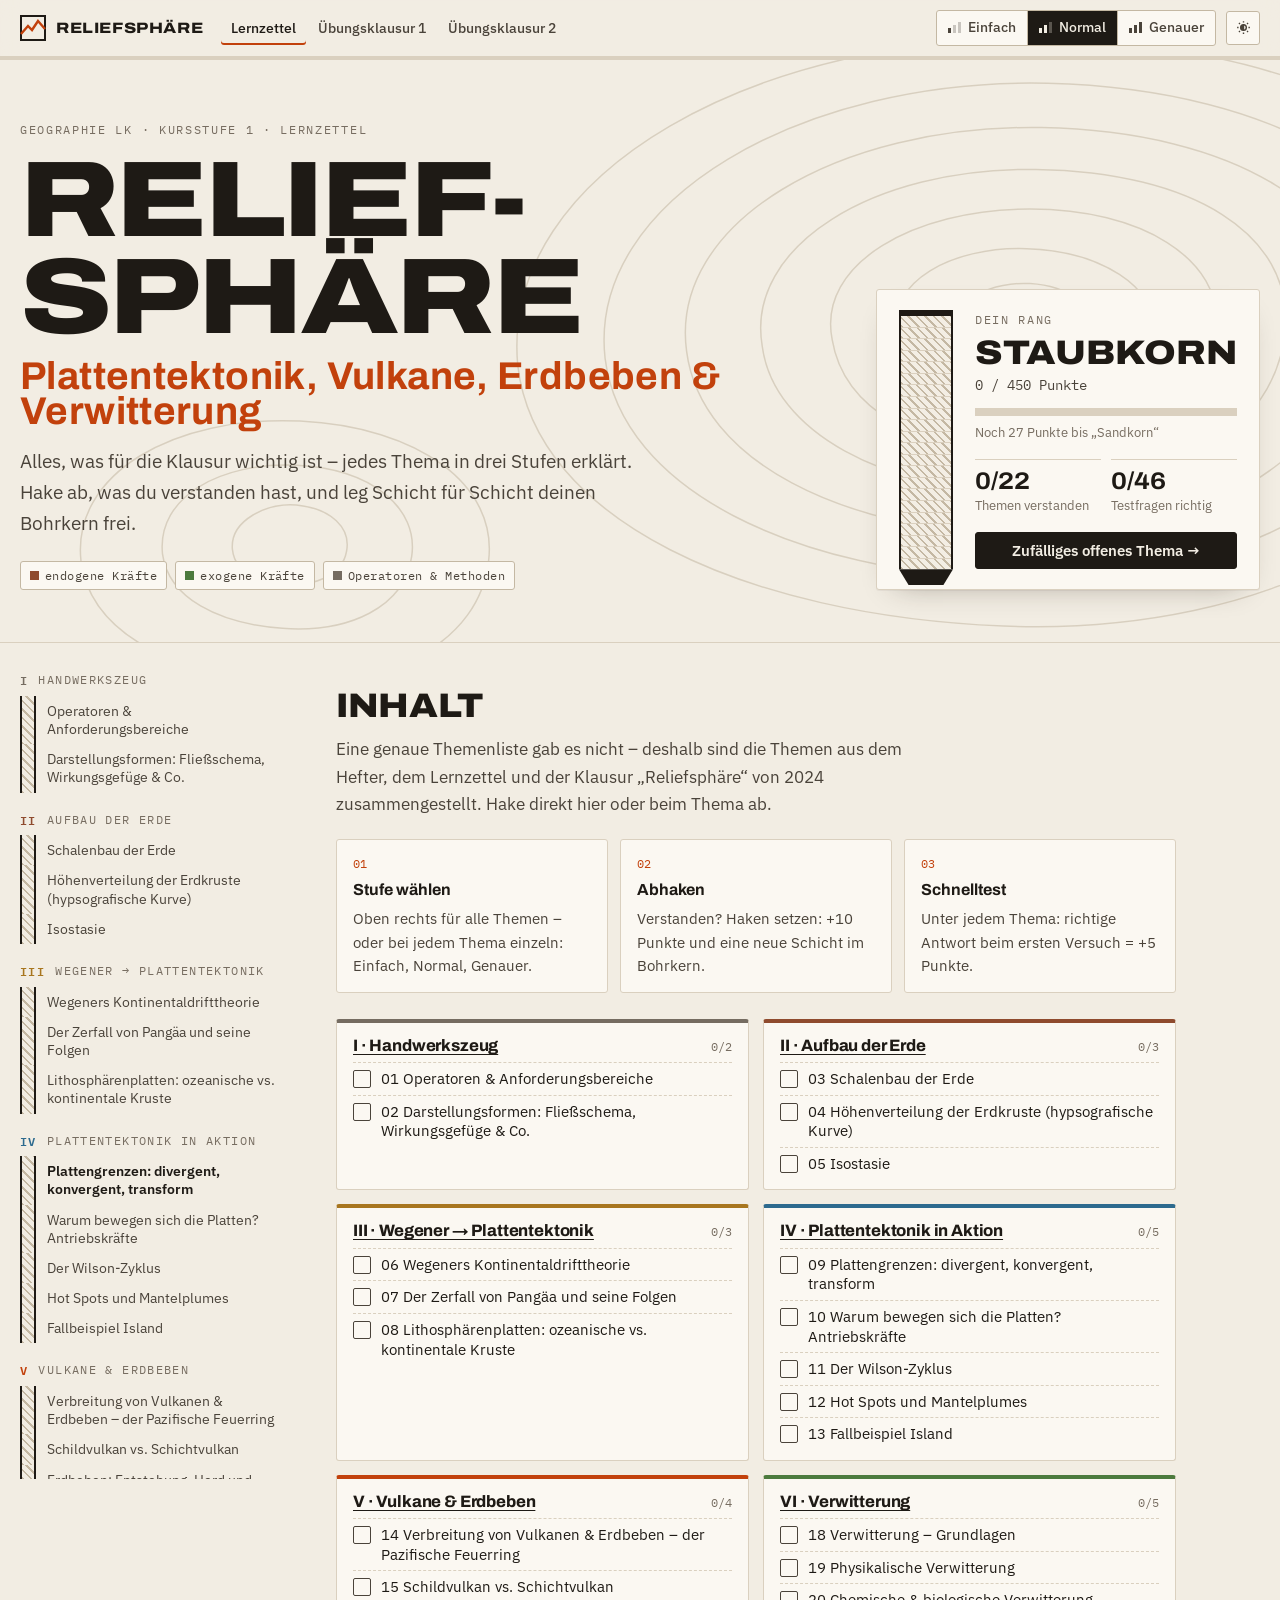
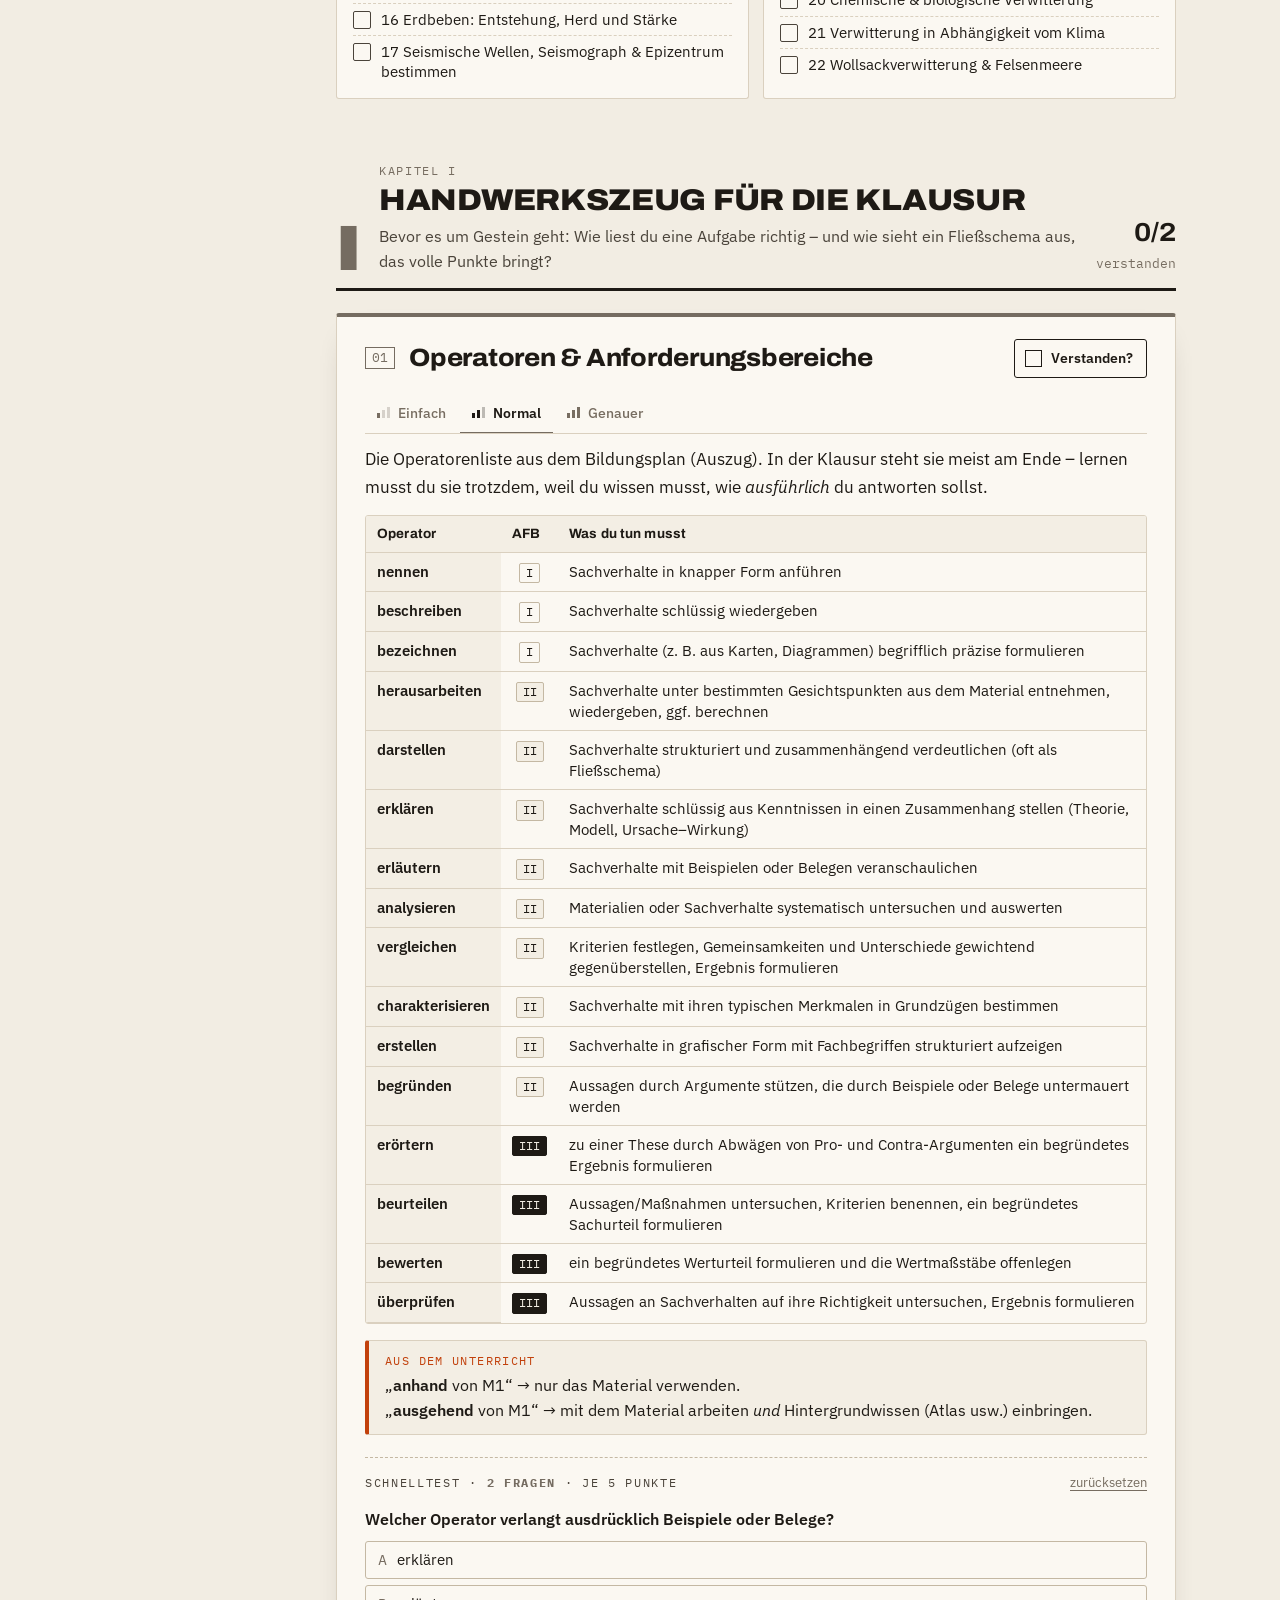
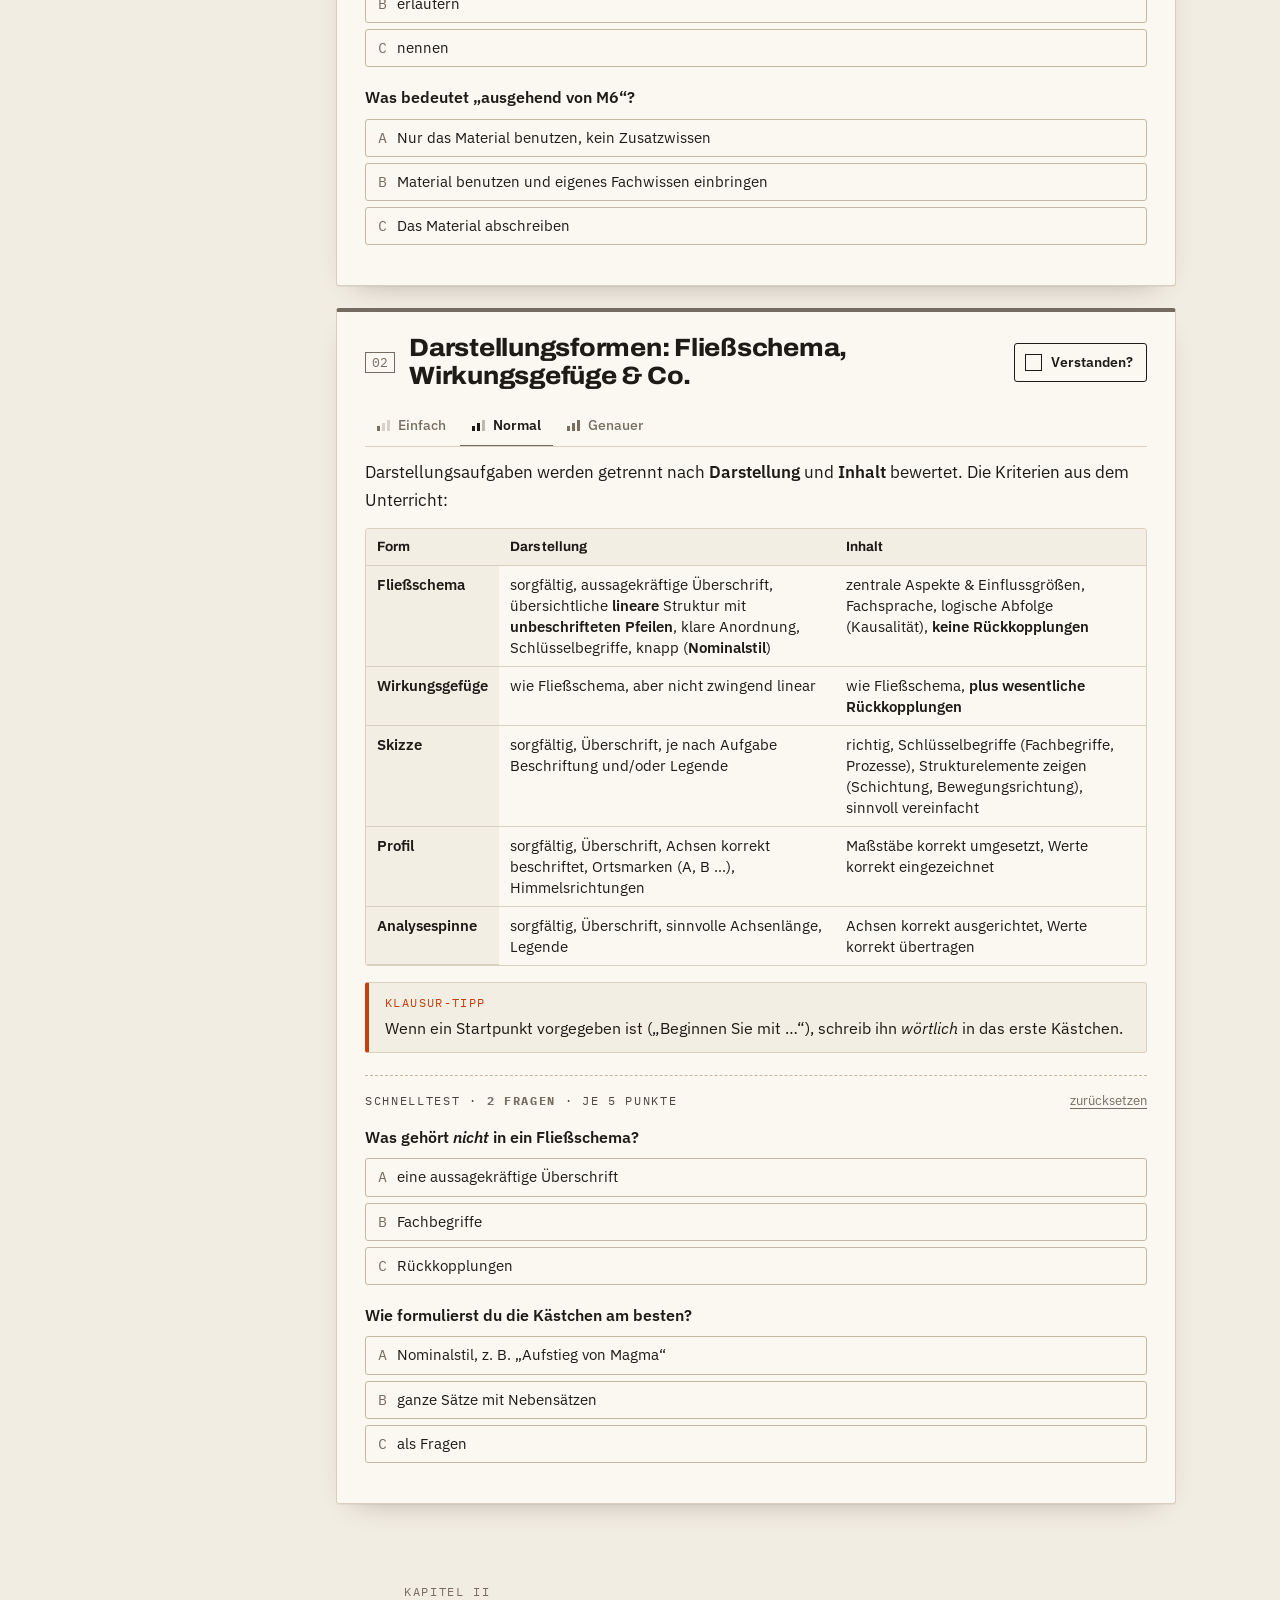
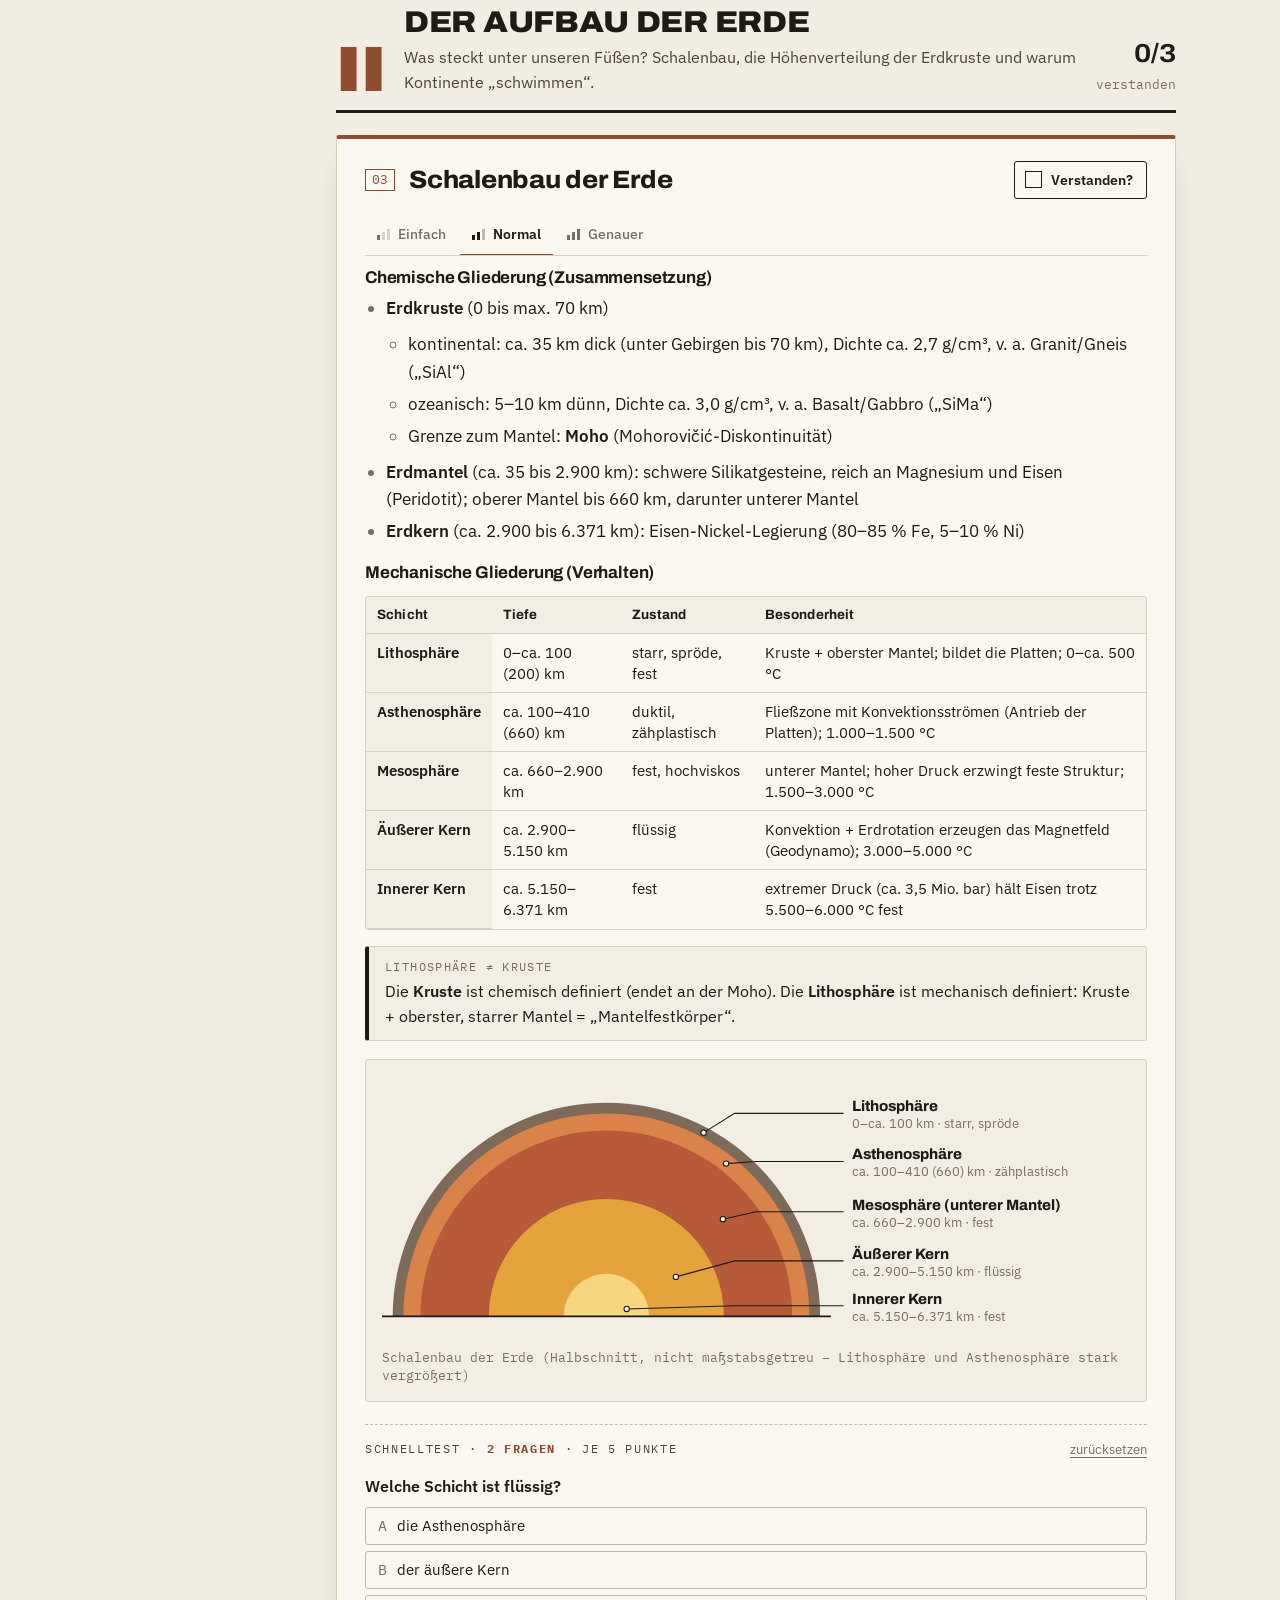
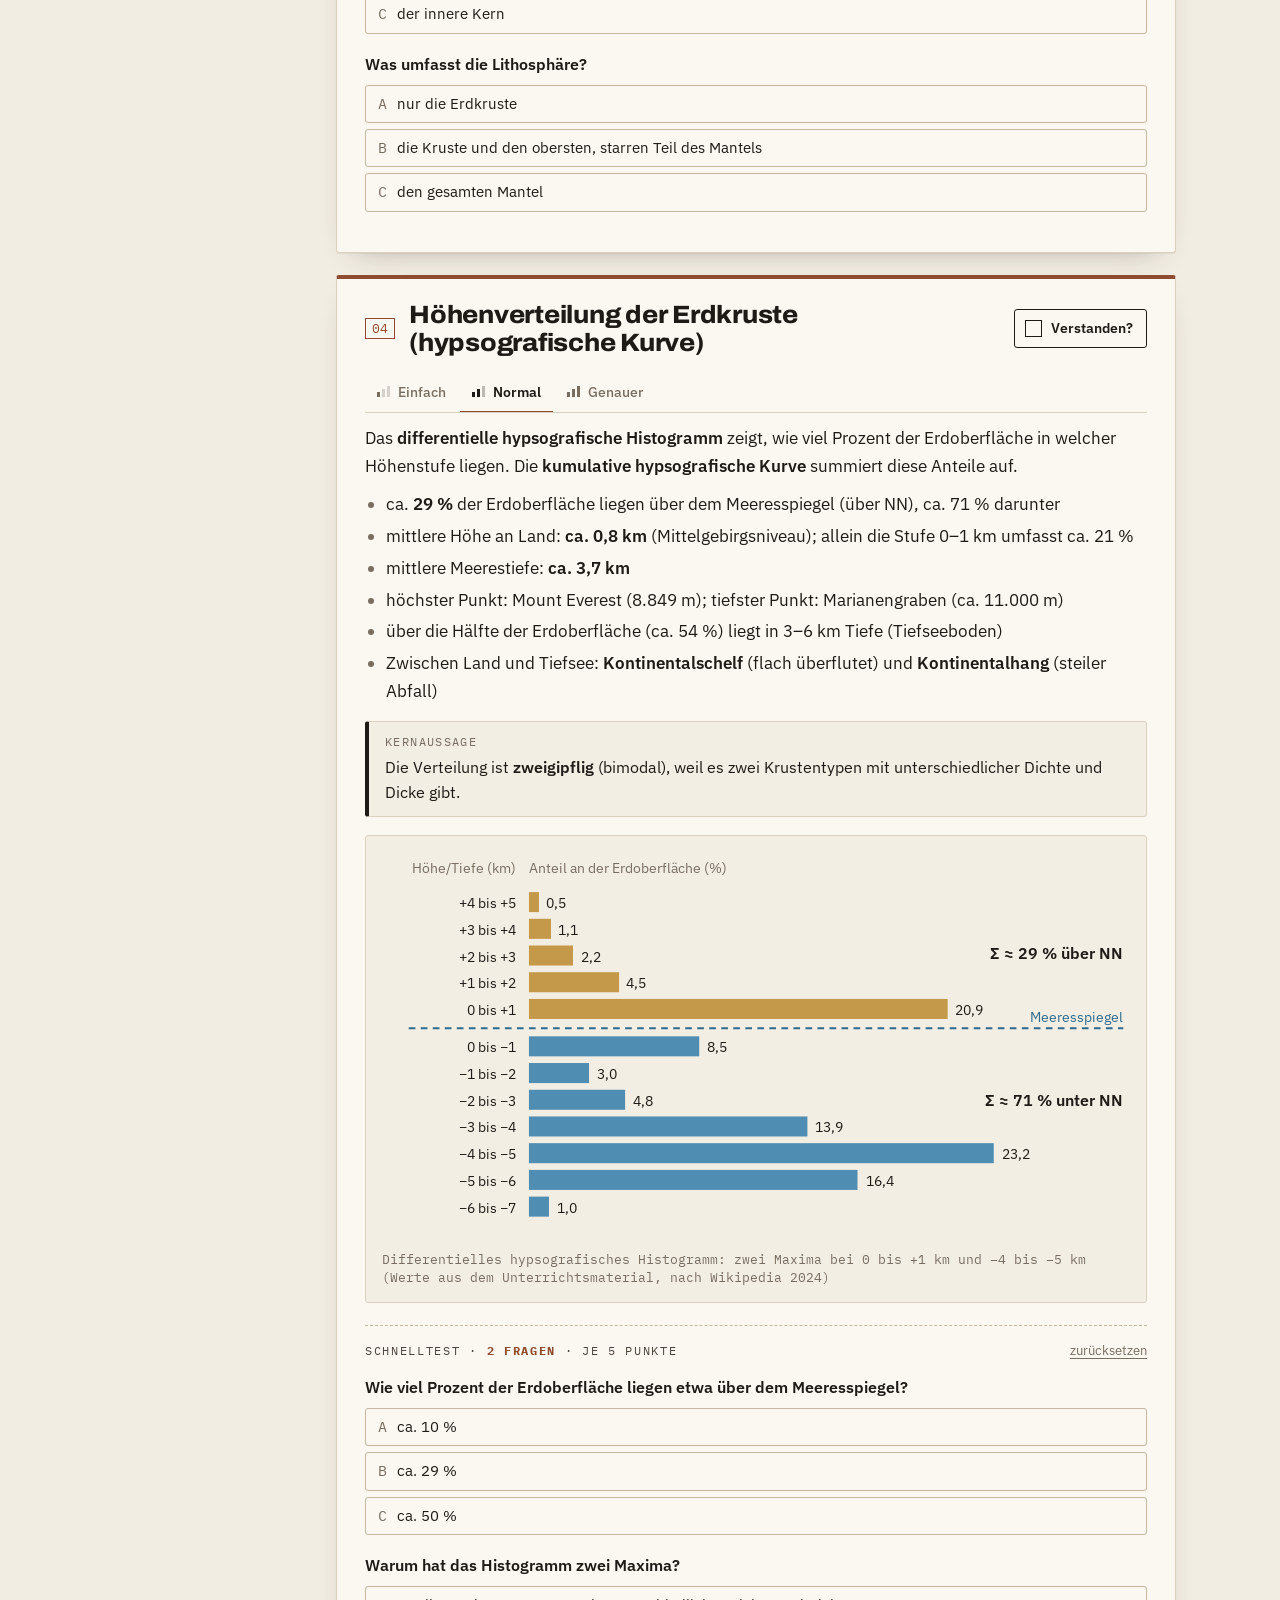
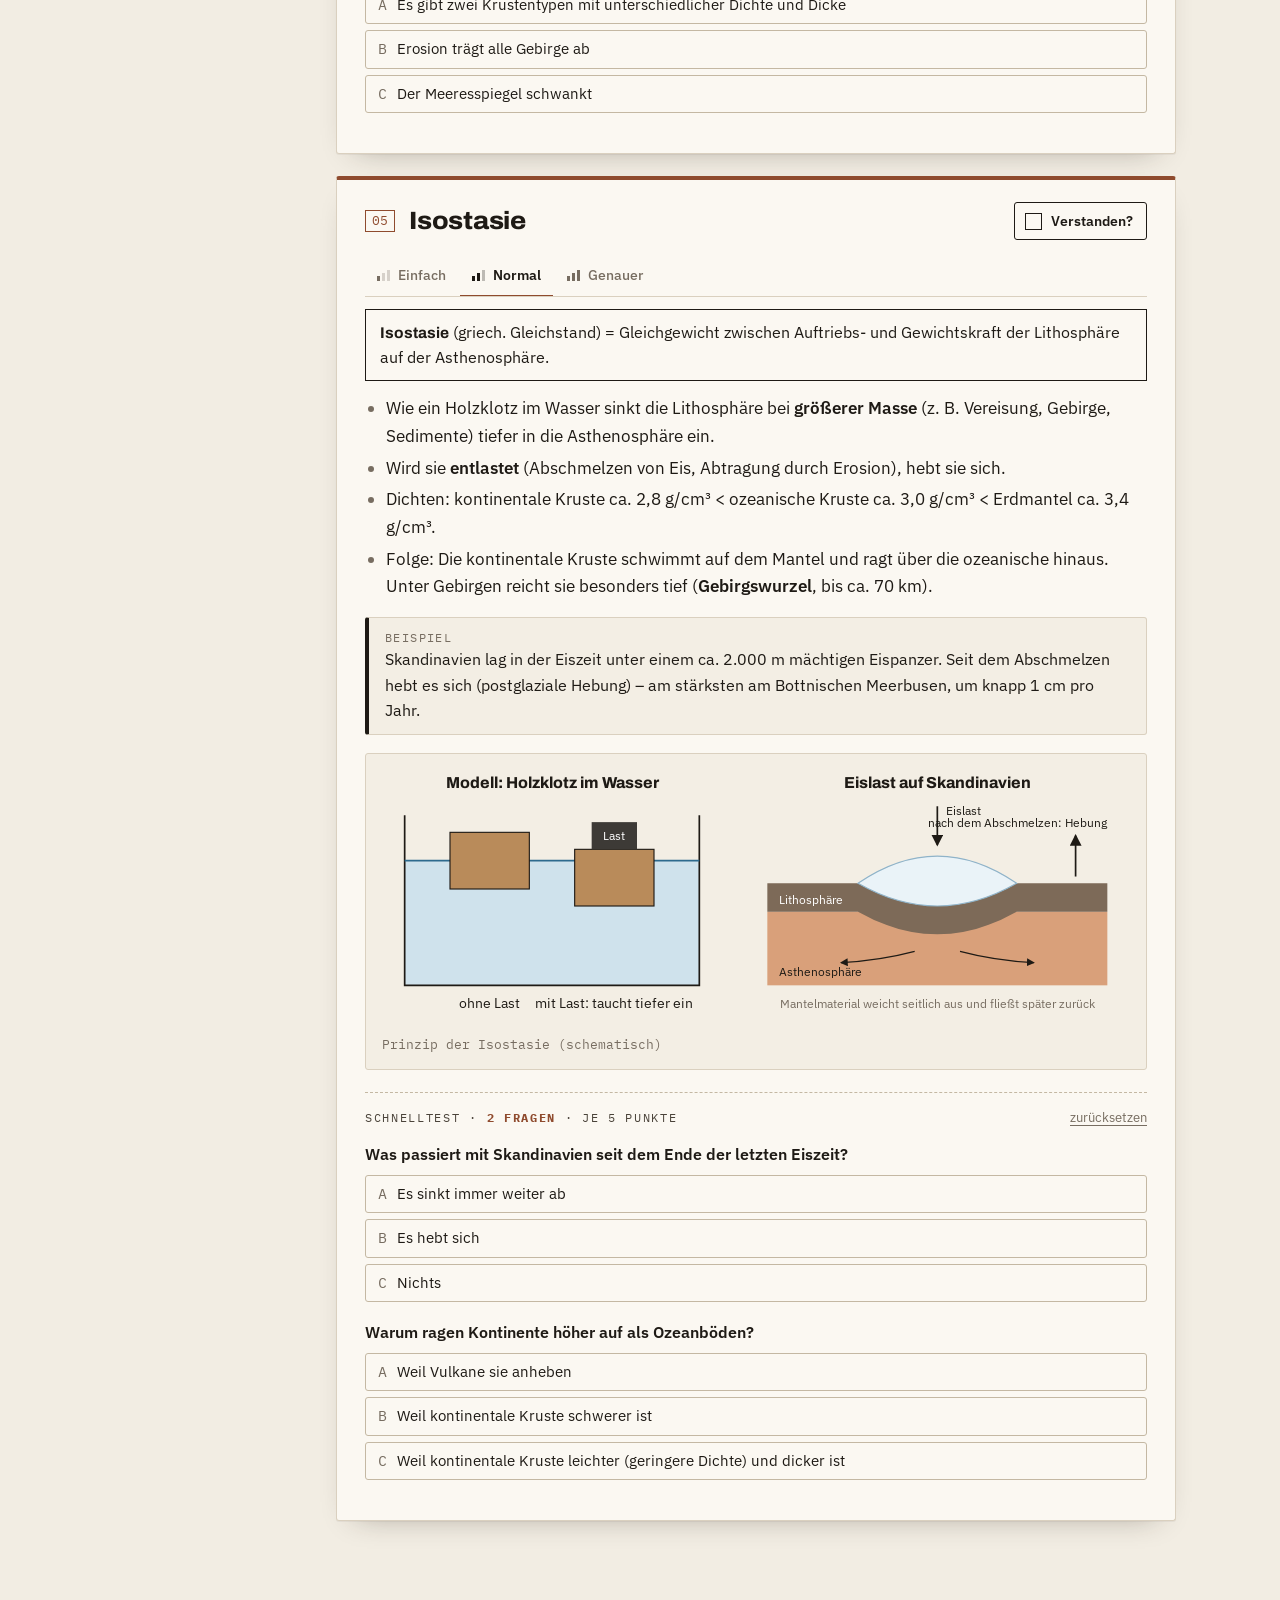
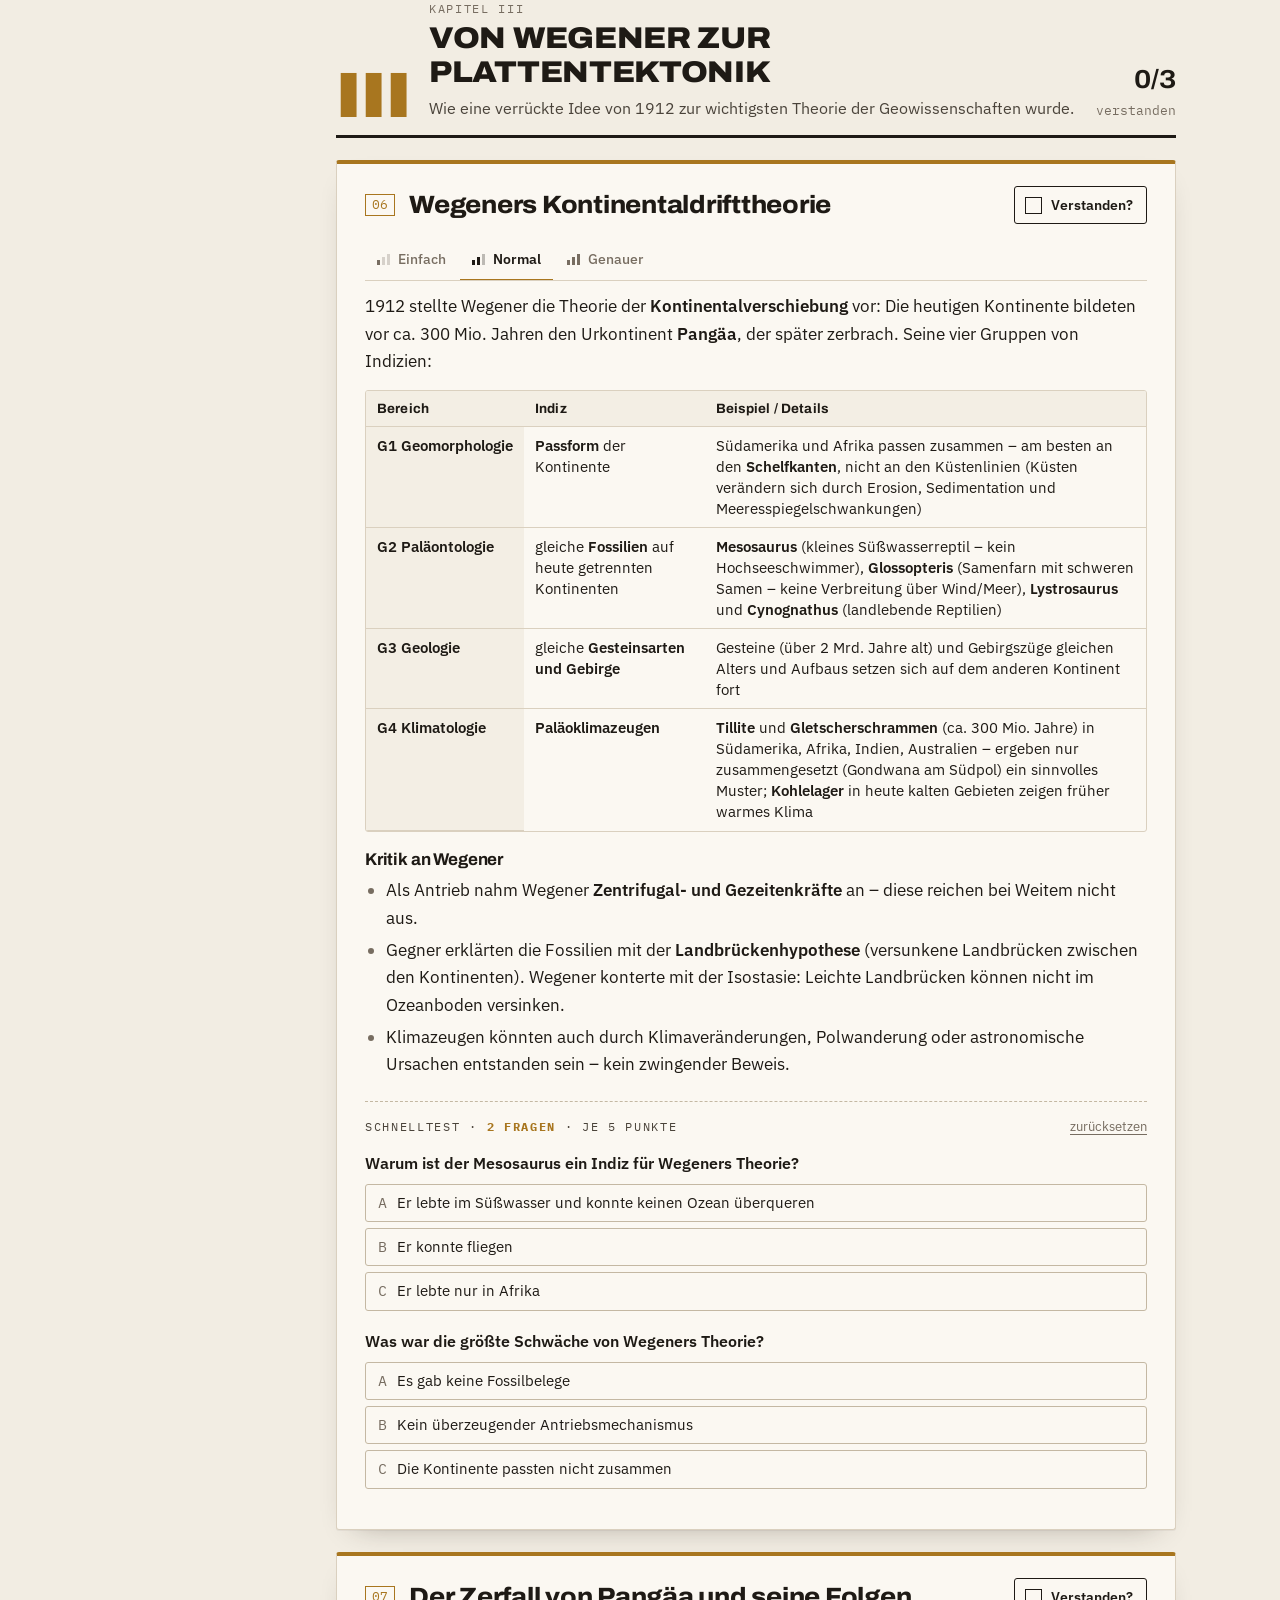
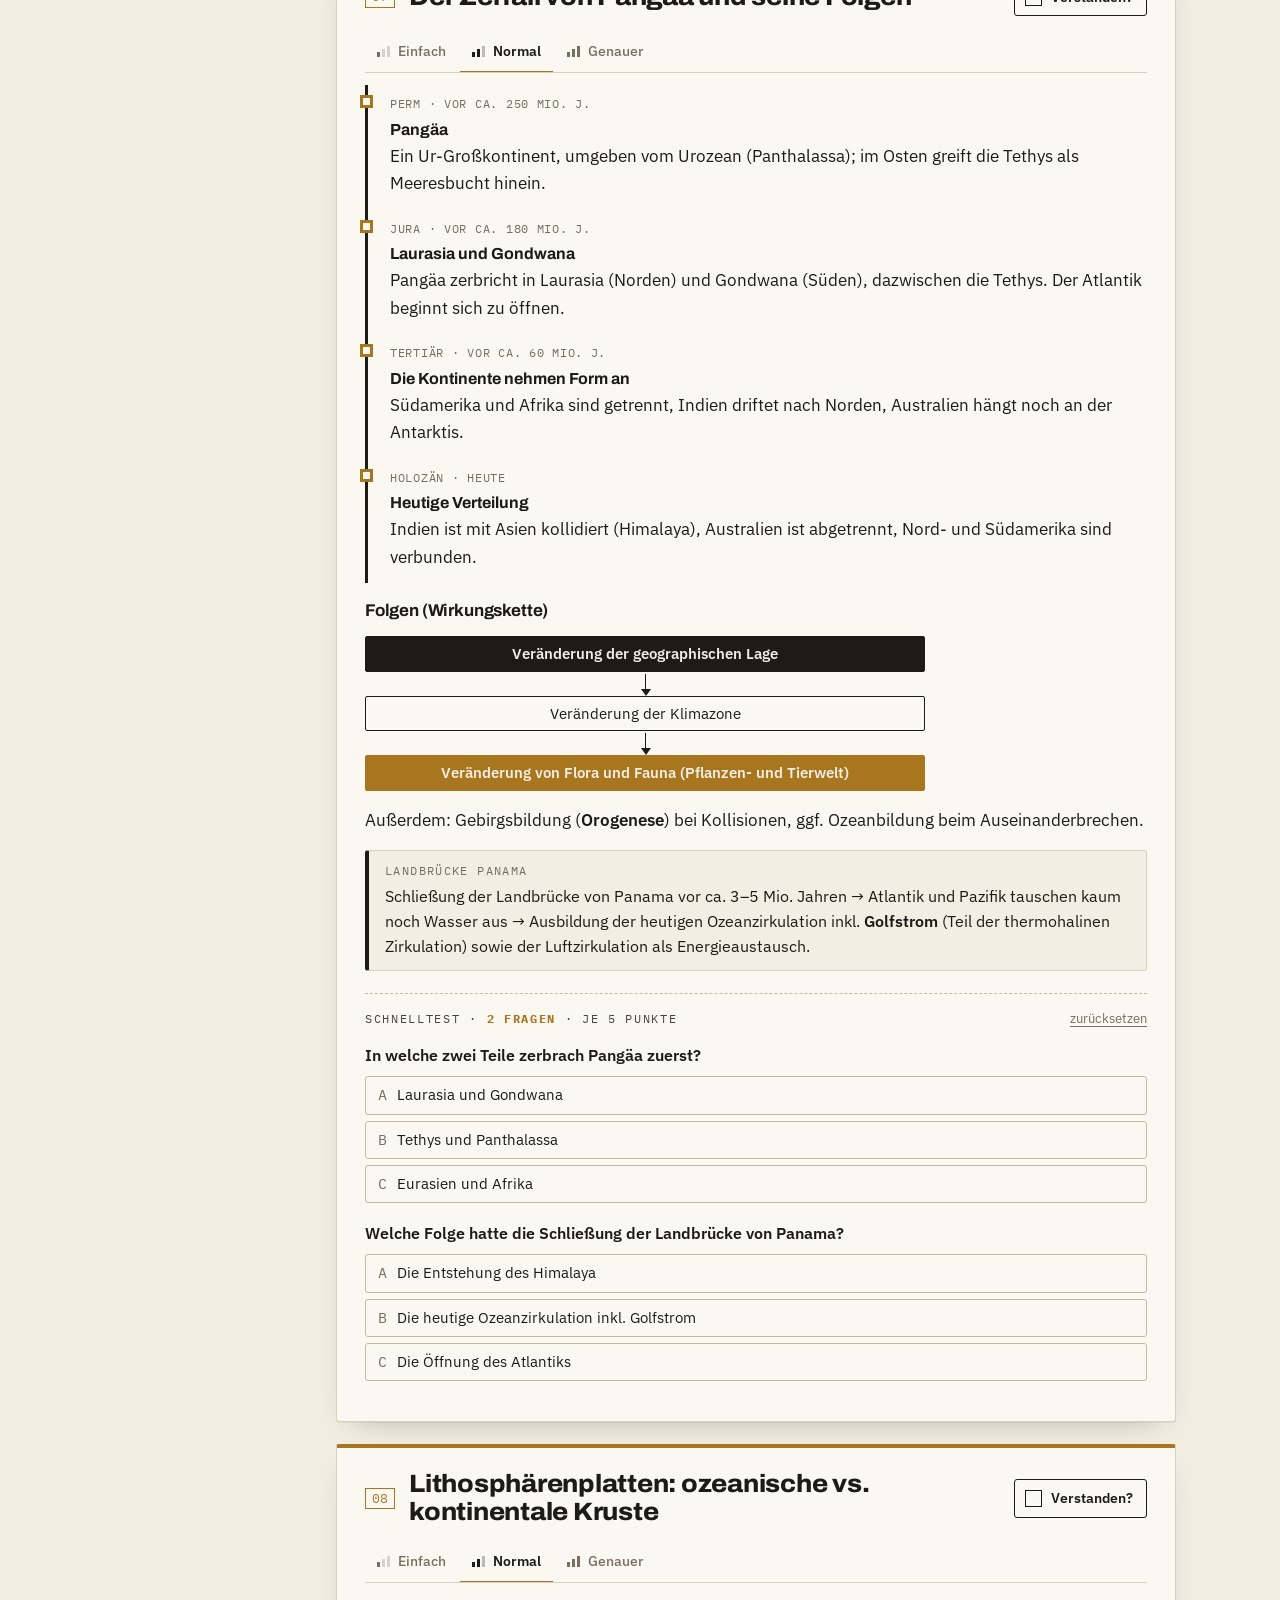
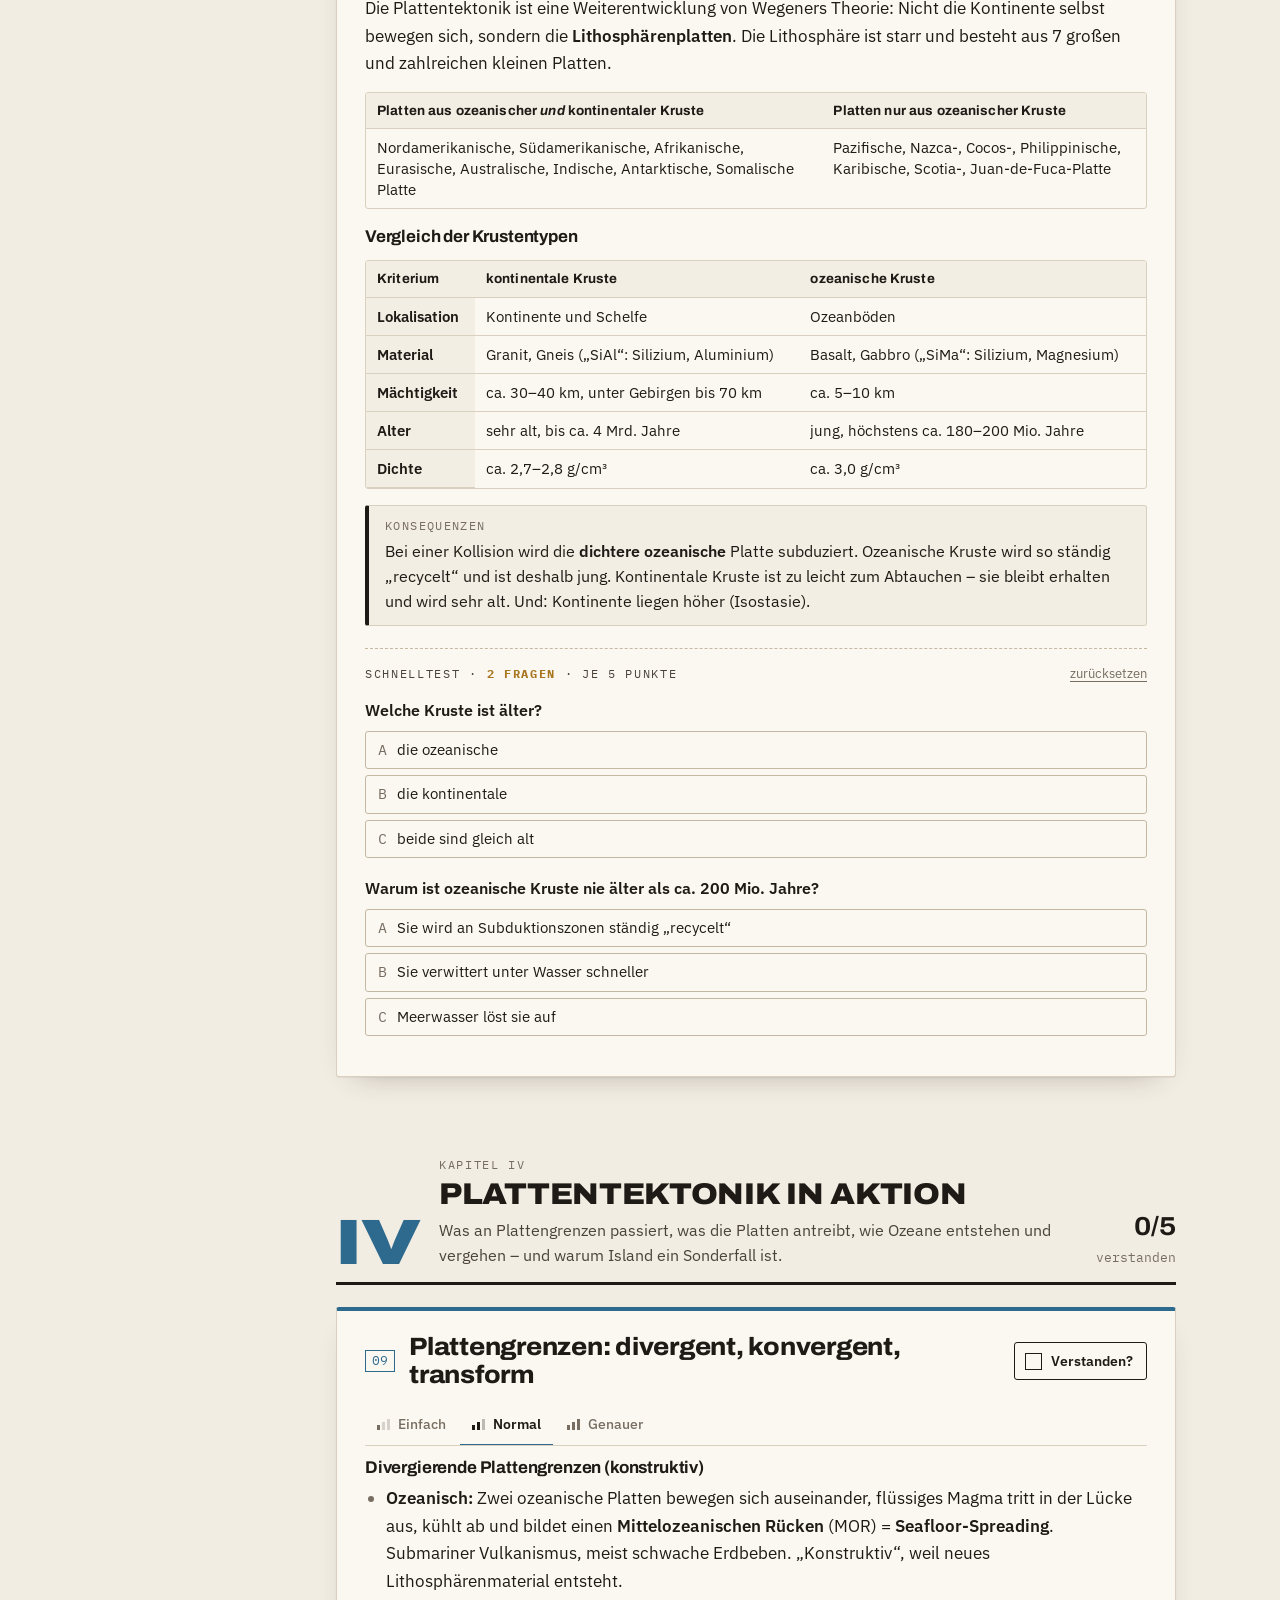
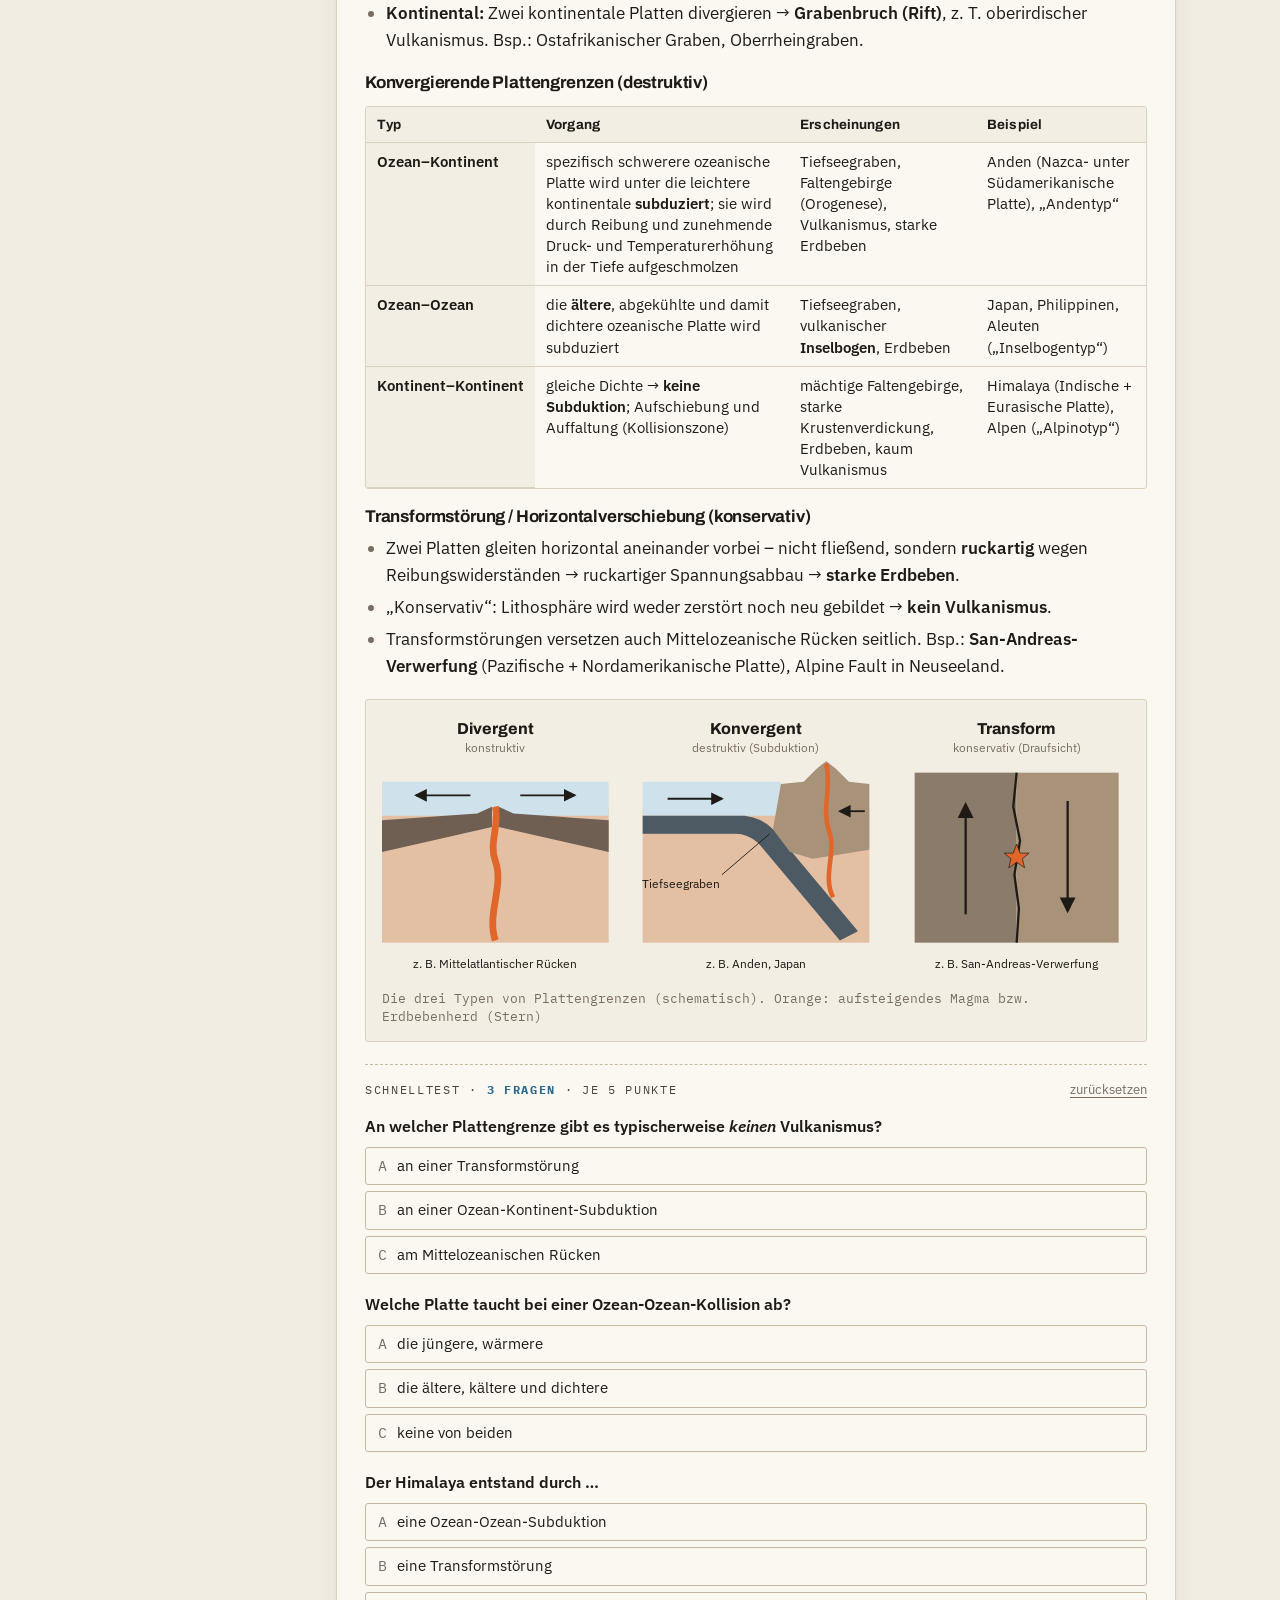
==== index.html @ 650581c9 "Lernzettel Reliefsphäre" ====
<!doctype html>
<html lang="de">
<head>
<meta charset="utf-8">
<meta name="viewport" content="width=device-width, initial-scale=1">
<title>Lernzettel Reliefsphäre</title>
<meta name="description" content="Interaktiver Lernzettel Geographie LK: Schalenbau, Plattentektonik, Wilson-Zyklus, Vulkane, Erdbeben und Verwitterung – mit drei Erklärstufen, Abhak-Liste und Schnelltests.">
<link rel="preconnect" href="https://fonts.googleapis.com">
<link rel="preconnect" href="https://fonts.gstatic.com" crossorigin>
<link href="https://fonts.googleapis.com/css2?family=Archivo:wdth,wght@62..125,400..900&family=IBM+Plex+Mono:wght@400;500;600&family=IBM+Plex+Sans:ital,wght@0,400;0,500;0,600;0,700;1,400&display=swap" rel="stylesheet">
<link rel="stylesheet" href="css/style.css">
<link rel="icon" href="data:image/svg+xml,%3Csvg xmlns='http://www.w3.org/2000/svg' viewBox='0 0 32 32'%3E%3Crect width='32' height='32' fill='%231e1a15'/%3E%3Cpath d='M2 24 L11 12 L17 19 L23 9 L30 18' fill='none' stroke='%23f07a3e' stroke-width='3'/%3E%3C/svg%3E">
<script>try{var t=localStorage.getItem('geo-reliefsphaere-theme');if(t)document.documentElement.setAttribute('data-theme',t)}catch(e){}</script>
</head>
<body>

<!-- Gemeinsame SVG-Definitionen (Pfeilspitzen, Muster) -->
<svg width="0" height="0" style="position:absolute" aria-hidden="true" focusable="false">
  <defs>
    <marker id="arr" viewBox="0 0 10 10" refX="8.5" refY="5" markerWidth="7" markerHeight="7" orient="auto-start-reverse"><path d="M0,0 L10,5 L0,10 z" class="f-ink"/></marker>
    <marker id="arr-mag" viewBox="0 0 10 10" refX="8.5" refY="5" markerWidth="6" markerHeight="6" orient="auto-start-reverse"><path d="M0,0 L10,5 L0,10 z" fill="#e0662a"/></marker>
    <marker id="arr-blue" viewBox="0 0 10 10" refX="8.5" refY="5" markerWidth="6" markerHeight="6" orient="auto-start-reverse"><path d="M0,0 L10,5 L0,10 z" fill="#2d6a8e"/></marker>
    <pattern id="grus" width="8" height="8" patternUnits="userSpaceOnUse"><rect width="8" height="8" fill="#e4d6c2"/><rect x="1" y="2" width="1.6" height="1.6" fill="#9c8a74"/><rect x="5" y="5" width="1.4" height="1.4" fill="#9c8a74"/></pattern>
  </defs>
</svg>

<header class="topbar">
  <div class="topbar-inner">
    <a class="brand" href="#top" aria-label="Lernzettel Reliefsphäre – nach oben">
      <svg viewBox="0 0 26 26" aria-hidden="true"><rect x="1" y="1" width="24" height="24" fill="none" stroke="currentColor" stroke-width="2"/><path d="M1 19 L8 11 L12 15 L18 6 L25 14" fill="none" stroke="var(--accent)" stroke-width="2.4"/></svg>
      <span class="brand-text">Reliefsphäre</span>
    </a>
    <nav class="nav" aria-label="Seiten">
      <a href="index.html" aria-current="page">Lernzettel</a>
      <a href="uebungsklausur-1.html">Übungsklausur 1</a>
      <a href="uebungsklausur-2.html">Übungsklausur 2</a>
    </nav>
    <div class="topbar-tools">
      <div class="seg" id="levelSwitch" role="group" aria-label="Erklärstufe für alle Themen">
        <button type="button" data-l="1" aria-pressed="false"><span class="bars" data-n="1" aria-hidden="true"><i></i><i></i><i></i></span>Einfach</button>
        <button type="button" data-l="2" aria-pressed="true"><span class="bars" data-n="2" aria-hidden="true"><i></i><i></i><i></i></span>Normal</button>
        <button type="button" data-l="3" aria-pressed="false"><span class="bars" data-n="3" aria-hidden="true"><i></i><i></i><i></i></span>Genauer</button>
      </div>
      <button class="icon-btn" id="themeToggle" type="button" aria-label="Hell/Dunkel umschalten" title="Hell/Dunkel">
        <svg viewBox="0 0 24 24" fill="none" stroke="currentColor" stroke-width="2"><path d="M12 3v2M12 19v2M3 12h2M19 12h2M5.6 5.6l1.4 1.4M17 17l1.4 1.4M5.6 18.4L7 17M17 7l1.4-1.4"/><path d="M12 8a4 4 0 0 0 0 8z" fill="currentColor"/><path d="M12 8a4 4 0 0 1 0 8"/></svg>
      </button>
    </div>
  </div>
  <div class="topbar-progress" aria-hidden="true"><span id="topProgress"></span></div>
</header>

<section class="hero" id="top">
  <svg class="hero-topo" viewBox="0 0 1200 500" preserveAspectRatio="xMidYMid slice" aria-hidden="true">
    <g fill="none" stroke="currentColor" stroke-width="1.3">
      <path d="M870,232 C866,205 905,190 935,192 C968,194 992,212 990,233 C988,256 958,270 928,268 C898,266 873,256 870,232Z"/>
      <path d="M820,236 C812,190 868,160 932,162 C995,164 1045,195 1041,234 C1037,276 985,304 925,302 C866,300 826,278 820,236Z"/>
      <path d="M765,240 C752,175 835,128 935,128 C1030,128 1100,170 1096,232 C1092,300 1020,340 928,338 C840,336 775,300 765,240Z"/>
      <path d="M705,246 C690,160 800,92 940,94 C1075,96 1160,150 1154,230 C1148,320 1050,375 925,372 C810,369 715,320 705,246Z"/>
      <path d="M640,250 C625,140 770,55 945,58 C1110,61 1225,130 1215,228 C1205,345 1080,412 922,408 C775,404 652,345 640,250Z"/>
      <path d="M570,256 C555,120 740,15 950,20 C1150,25 1290,110 1280,226 C1270,370 1110,452 918,446 C735,440 584,370 570,256Z"/>
      <path d="M495,262 C480,95 705,-25 955,-18 C1195,-11 1360,90 1348,224 C1336,395 1140,495 912,486 C690,477 510,395 495,262Z"/>
      <path d="M250,420 C248,395 280,380 305,382 C335,385 352,402 348,422 C344,444 318,452 296,450 C270,448 252,440 250,420Z"/>
      <path d="M190,424 C185,375 240,345 305,348 C370,351 410,385 404,426 C398,470 350,492 293,488 C238,484 195,462 190,424Z"/>
      <path d="M120,430 C112,355 200,305 308,310 C410,315 478,365 470,430 C462,500 385,540 290,534 C200,528 128,492 120,430Z"/>
    </g>
  </svg>
  <div class="hero-inner">
    <div>
      <div class="overline">Geographie LK · Kursstufe 1 · Lernzettel</div>
      <h1>Relief&shy;sphäre<span>Plattentektonik, Vulkane, Erdbeben &amp; Verwitterung</span></h1>
      <p class="lead">Alles, was für die Klausur wichtig ist – jedes Thema in drei Stufen erklärt. Hake ab, was du verstanden hast, und leg Schicht für Schicht deinen Bohrkern frei.</p>
      <div class="hero-meta">
        <span class="chip" style="--cc:var(--c2)"><i></i>endogene Kräfte</span>
        <span class="chip" style="--cc:var(--c6)"><i></i>exogene Kräfte</span>
        <span class="chip" style="--cc:var(--c1)"><i></i>Operatoren &amp; Methoden</span>
      </div>
    </div>
    <aside class="rank-card" aria-label="Dein Fortschritt">
      <div class="core" id="core" aria-label="Bohrkern: jede verstandene Schicht färbt sich ein"></div>
      <div class="rank-info">
        <div class="overline">Dein Rang</div>
        <div class="rank-name" id="rankName">Staubkorn</div>
        <div class="rank-points"><span id="points">0</span> / <span id="pointsMax">0</span> Punkte</div>
        <div class="rank-bar" aria-hidden="true"><span id="rankBar"></span></div>
        <div class="rank-next" id="rankNext">&nbsp;</div>
        <div class="stats">
          <div><b><span id="doneCount">0</span>/<span id="totalCount">22</span></b>Themen verstanden</div>
          <div><b><span id="quizCount">0</span>/<span id="quizTotal">0</span></b>Testfragen richtig</div>
        </div>
        <button class="btn" type="button" id="randomTopic">Zufälliges offenes Thema →</button>
      </div>
    </aside>
  </div>
</section>

<div class="layout">
  <aside class="sidebar" aria-label="Inhalt">
    <nav class="toc-side" id="tocSide"></nav>
    <div class="side-box">
      <div class="overline">Testen</div>
      <a href="uebungsklausur-1.html">Übungsklausur 1 · Ostafrika →</a>
      <a href="uebungsklausur-2.html">Übungsklausur 2 · Chile →</a>
    </div>
  </aside>

  <main id="main">
    <section class="block" id="inhalt">
      <h2>Inhalt</h2>
      <p class="block-lead">Eine genaue Themenliste gab es nicht – deshalb sind die Themen aus dem Hefter, dem Lernzettel und der Klausur „Reliefsphäre“ von 2024 zusammengestellt. Hake direkt hier oder beim Thema ab.</p>
      <div class="howto">
        <div><span class="n">01</span><b>Stufe wählen</b>Oben rechts für alle Themen – oder bei jedem Thema einzeln: Einfach, Normal, Genauer.</div>
        <div><span class="n">02</span><b>Abhaken</b>Verstanden? Haken setzen: +10 Punkte und eine neue Schicht im Bohrkern.</div>
        <div><span class="n">03</span><b>Schnelltest</b>Unter jedem Thema: richtige Antwort beim ersten Versuch = +5 Punkte.</div>
      </div>
      <div class="toc-grid" id="tocGrid"></div>
    </section>

    <!-- ================= KAPITEL I ================= -->
    <section class="chapter" id="kap-1" style="--cc:var(--c1)" data-short="Handwerkszeug" data-msg="Du weißt jetzt, was die Aufgaben von dir wollen.">
      <header class="chapter-head">
        <div class="chapter-no">I</div>
        <div><div class="overline">Kapitel I</div><h2>Handwerkszeug für die Klausur</h2><p class="chapter-desc">Bevor es um Gestein geht: Wie liest du eine Aufgabe richtig – und wie sieht ein Fließschema aus, das volle Punkte bringt?</p></div>
        <div class="chapter-count"></div>
      </header>

      <article class="topic" id="operatoren" data-show="2">
        <header class="topic-head"><h3>Operatoren &amp; Anforderungsbereiche</h3></header>
        <div class="level" data-level="1">
          <p><strong>Operatoren</strong> sind die Verben in einer Aufgabe. Sie sagen dir genau, <em>was</em> du tun sollst.</p>
          <ul>
            <li><strong>nennen</strong> → kurz aufzählen, ohne Erklärung.</li>
            <li><strong>beschreiben</strong> → sagen, was da ist oder was passiert – noch kein „Warum“.</li>
            <li><strong>erklären</strong> → das <em>Warum</em> zeigen: Ursache → Wirkung.</li>
            <li><strong>erläutern</strong> → erklären <em>plus</em> Beispiel.</li>
            <li><strong>erörtern / beurteilen</strong> → Pro und Contra abwägen, dann eine eigene, begründete Meinung.</li>
          </ul>
          <p>Es gibt drei Schwierigkeitsstufen, die <strong>Anforderungsbereiche (AFB)</strong>: AFB I = wiedergeben, AFB II = anwenden &amp; erklären, AFB III = selbst urteilen.</p>
          <div class="box tipp"><span class="box-label">Merk dir</span>„<strong>anhand</strong> von M1“ = nur das Material benutzen.<br>„<strong>ausgehend</strong> von M1“ = Material <em>und</em> dein eigenes Wissen (Unterricht, Atlas …).</div>
        </div>
        <div class="level" data-level="2">
          <p>Die Operatorenliste aus dem Bildungsplan (Auszug). In der Klausur steht sie meist am Ende – lernen musst du sie trotzdem, weil du wissen musst, wie <em>ausführlich</em> du antworten sollst.</p>
          <div class="tbl"><table>
            <thead><tr><th>Operator</th><th>AFB</th><th>Was du tun musst</th></tr></thead>
            <tbody>
              <tr><th>nennen</th><td class="c"><span class="afb">I</span></td><td>Sachverhalte in knapper Form anführen</td></tr>
              <tr><th>beschreiben</th><td class="c"><span class="afb">I</span></td><td>Sachverhalte schlüssig wiedergeben</td></tr>
              <tr><th>bezeichnen</th><td class="c"><span class="afb">I</span></td><td>Sachverhalte (z. B. aus Karten, Diagrammen) begrifflich präzise formulieren</td></tr>
              <tr><th>herausarbeiten</th><td class="c"><span class="afb a2">II</span></td><td>Sachverhalte unter bestimmten Gesichtspunkten aus dem Material entnehmen, wiedergeben, ggf. berechnen</td></tr>
              <tr><th>darstellen</th><td class="c"><span class="afb a2">II</span></td><td>Sachverhalte strukturiert und zusammenhängend verdeutlichen (oft als Fließschema)</td></tr>
              <tr><th>erklären</th><td class="c"><span class="afb a2">II</span></td><td>Sachverhalte schlüssig aus Kenntnissen in einen Zusammenhang stellen (Theorie, Modell, Ursache–Wirkung)</td></tr>
              <tr><th>erläutern</th><td class="c"><span class="afb a2">II</span></td><td>Sachverhalte mit Beispielen oder Belegen veranschaulichen</td></tr>
              <tr><th>analysieren</th><td class="c"><span class="afb a2">II</span></td><td>Materialien oder Sachverhalte systematisch untersuchen und auswerten</td></tr>
              <tr><th>vergleichen</th><td class="c"><span class="afb a2">II</span></td><td>Kriterien festlegen, Gemeinsamkeiten und Unterschiede gewichtend gegenüberstellen, Ergebnis formulieren</td></tr>
              <tr><th>charakterisieren</th><td class="c"><span class="afb a2">II</span></td><td>Sachverhalte mit ihren typischen Merkmalen in Grundzügen bestimmen</td></tr>
              <tr><th>erstellen</th><td class="c"><span class="afb a2">II</span></td><td>Sachverhalte in grafischer Form mit Fachbegriffen strukturiert aufzeigen</td></tr>
              <tr><th>begründen</th><td class="c"><span class="afb a2">II</span></td><td>Aussagen durch Argumente stützen, die durch Beispiele oder Belege untermauert werden</td></tr>
              <tr><th>erörtern</th><td class="c"><span class="afb a3">III</span></td><td>zu einer These durch Abwägen von Pro- und Contra-Argumenten ein begründetes Ergebnis formulieren</td></tr>
              <tr><th>beurteilen</th><td class="c"><span class="afb a3">III</span></td><td>Aussagen/Maßnahmen untersuchen, Kriterien benennen, ein begründetes Sachurteil formulieren</td></tr>
              <tr><th>bewerten</th><td class="c"><span class="afb a3">III</span></td><td>ein begründetes Werturteil formulieren und die Wertmaßstäbe offenlegen</td></tr>
              <tr><th>überprüfen</th><td class="c"><span class="afb a3">III</span></td><td>Aussagen an Sachverhalten auf ihre Richtigkeit untersuchen, Ergebnis formulieren</td></tr>
            </tbody>
          </table></div>
          <div class="box tipp"><span class="box-label">Aus dem Unterricht</span>„<strong>anhand</strong> von M1“ → nur das Material verwenden.<br>„<strong>ausgehend</strong> von M1“ → mit dem Material arbeiten <em>und</em> Hintergrundwissen (Atlas usw.) einbringen.</div>
        </div>
        <div class="level" data-level="3">
          <h4>So holst du die Punkte</h4>
          <ul>
            <li><strong>Zeit = Punkte:</strong> 2024 gab es 60 BE in 90 Minuten – also ca. 1,5 Minuten pro BE. Eine 4-BE-Aufgabe verdient keine ganze Seite, eine 16-BE-Aufgabe schon.</li>
            <li><strong>Doppelte Operatoren:</strong> „Erläutern Sie … und erklären Sie …“ (2024, Aufgabe a) sind zwei Teilaufgaben – beide brauchen einen eigenen Abschnitt.</li>
            <li><strong>Materialbezug zeigen:</strong> Werte und Fundstellen nennen („M6: um 14 Uhr ca. 62 °C an der Gesteinsoberfläche …“).</li>
            <li><strong>Fachsprache:</strong> „Subduktion der ozeanischen Platte“ statt „die Platte geht runter“.</li>
            <li><strong>„Nicht näher beschreiben“</strong> (Randnotiz 2024): Wenn ein Material nur „unterstützend“ ist, nicht nacherzählen – nur damit belegen.</li>
          </ul>
          <div class="box fehler"><span class="box-label">Typischer Fehler</span>Bei „beschreiben“ schon erklären – oder bei „erklären“ nur beschreiben. Beim Erklären immer die Ursache-Wirkungs-Kette ausschreiben: <em>weil … dadurch … folglich …</em></div>
          <div class="box merke"><span class="box-label">Aufbau bei AFB III (erörtern, beurteilen)</span>1. These aufgreifen → 2. Pro-Argumente mit Beleg → 3. Contra-Argumente mit Beleg → 4. Abwägung und eigenes, begründetes Fazit. Ein Urteil ohne Begründung bringt fast keine Punkte.</div>
        </div>
        <div class="quiz">
          <div class="q" data-a="1"><p>Welcher Operator verlangt ausdrücklich Beispiele oder Belege?</p>
            <ol><li>erklären</li><li>erläutern</li><li>nennen</li></ol>
            <p class="why">Erläutern = erklären <em>und</em> mit Beispielen oder Belegen veranschaulichen.</p></div>
          <div class="q" data-a="1"><p>Was bedeutet „ausgehend von M6“?</p>
            <ol><li>Nur das Material benutzen, kein Zusatzwissen</li><li>Material benutzen und eigenes Fachwissen einbringen</li><li>Das Material abschreiben</li></ol>
            <p class="why">„Ausgehend von“ = Startpunkt ist das Material, dazu kommt dein Hintergrundwissen. Bei „anhand von“ nur das Material.</p></div>
        </div>
      </article>

      <article class="topic" id="darstellungsformen" data-show="2">
        <header class="topic-head"><h3>Darstellungsformen: Fließschema, Wirkungsgefüge &amp; Co.</h3></header>
        <div class="level" data-level="1">
          <p>Manchmal sollst du nicht schreiben, sondern <strong>zeichnen</strong>:</p>
          <ul>
            <li><strong>Fließschema</strong> = eine Kette. Ein Schritt führt zum nächsten, verbunden mit Pfeilen – meist von oben nach unten.</li>
            <li><strong>Wirkungsgefüge</strong> = ein Netz. Mehrere Ursachen wirken zusammen, es darf Rückkopplungen geben.</li>
            <li><strong>Skizze</strong> = vereinfachte Zeichnung (z. B. einer Plattengrenze) mit Beschriftung.</li>
            <li><strong>Profil</strong> = Querschnitt durchs Gelände: Höhe gegen Strecke.</li>
          </ul>
          <p>Immer dabei: <strong>Überschrift</strong>, <strong>Stichworte</strong> statt ganzer Sätze, <strong>Fachbegriffe</strong> – und ordentlich zeichnen.</p>
        </div>
        <div class="level" data-level="2">
          <p>Darstellungsaufgaben werden getrennt nach <strong>Darstellung</strong> und <strong>Inhalt</strong> bewertet. Die Kriterien aus dem Unterricht:</p>
          <div class="tbl"><table>
            <thead><tr><th>Form</th><th>Darstellung</th><th>Inhalt</th></tr></thead>
            <tbody>
              <tr><th>Fließschema</th><td>sorgfältig, aussagekräftige Überschrift, übersichtliche <strong>lineare</strong> Struktur mit <strong>unbeschrifteten Pfeilen</strong>, klare Anordnung, Schlüsselbegriffe, knapp (<strong>Nominalstil</strong>)</td><td>zentrale Aspekte &amp; Einflussgrößen, Fachsprache, logische Abfolge (Kausalität), <strong>keine Rückkopplungen</strong></td></tr>
              <tr><th>Wirkungsgefüge</th><td>wie Fließschema, aber nicht zwingend linear</td><td>wie Fließschema, <strong>plus wesentliche Rückkopplungen</strong></td></tr>
              <tr><th>Skizze</th><td>sorgfältig, Überschrift, je nach Aufgabe Beschriftung und/oder Legende</td><td>richtig, Schlüsselbegriffe (Fachbegriffe, Prozesse), Strukturelemente zeigen (Schichtung, Bewegungsrichtung), sinnvoll vereinfacht</td></tr>
              <tr><th>Profil</th><td>sorgfältig, Überschrift, Achsen korrekt beschriftet, Ortsmarken (A, B …), Himmelsrichtungen</td><td>Maßstäbe korrekt umgesetzt, Werte korrekt eingezeichnet</td></tr>
              <tr><th>Analysespinne</th><td>sorgfältig, Überschrift, sinnvolle Achsenlänge, Legende</td><td>Achsen korrekt ausgerichtet, Werte korrekt übertragen</td></tr>
            </tbody>
          </table></div>
          <div class="box tipp"><span class="box-label">Klausur-Tipp</span>Wenn ein Startpunkt vorgegeben ist („Beginnen Sie mit …“), schreib ihn <em>wörtlich</em> in das erste Kästchen.</div>
        </div>
        <div class="level" data-level="3">
          <p>Beispiel aus der Klausur 2024 (Aufgabe c, 16 BE): <em>Entstehung und Auswirkung einer Mantel-Plume als Fließschema.</em> So könnte eine Lösung aussehen:</p>
          <p class="flow-title">Entstehung und Auswirkungen des Island-Plumes</p>
          <div class="flow">
            <div class="start">Ausgangspunkt: Schicht zwischen äußerem Erdkern und unterem Erdmantel</div>
            <div>Erhitzung von Mantelmaterial (ca. 200 °C heißer als Umgebung)</div>
            <div>Abnahme der Dichte</div>
            <div>Aufstieg als schmaler, ortsfester Schlot (Plume)</div>
            <div>Stau unter der Lithosphäre: pilzförmige Magmablase</div>
            <div>Aufwölbung der Lithosphäre</div>
            <div>Druckanstieg durch nachströmendes Magma</div>
            <div>Aufreißen der Lithosphäre, Austritt von Lava</div>
            <div>Erstarren der Lava am Meeresboden (zusätzlich zur Förderung des MAR)</div>
            <div>Wachstum eines untermeerischen Vulkans über Mio. Jahre</div>
            <div class="end">Durchbrechen der Meeresoberfläche: Inselbildung (Island) – Vulkanismus, Geysire, Thermalquellen</div>
          </div>
          <div class="box merke"><span class="box-label">Nominalstil</span>Statt „Das heiße Material steigt auf, weil es leichter ist“ → „Aufstieg des heißen Materials (geringere Dichte)“. Kürzer, klarer, gibt dieselben Punkte.</div>
          <div class="box fehler"><span class="box-label">Typische Fehler</span>Beschriftete Pfeile („führt zu“), Rückkopplungen im Fließschema, Sätze statt Stichworte, fehlende Überschrift, Sprünge in der Kausalkette (z. B. von „Aufwölbung“ direkt zu „Insel“).</div>
        </div>
        <div class="quiz">
          <div class="q" data-a="2"><p>Was gehört <em>nicht</em> in ein Fließschema?</p>
            <ol><li>eine aussagekräftige Überschrift</li><li>Fachbegriffe</li><li>Rückkopplungen</li></ol>
            <p class="why">Rückkopplungen gehören ins Wirkungsgefüge. Ein Fließschema ist linear.</p></div>
          <div class="q" data-a="0"><p>Wie formulierst du die Kästchen am besten?</p>
            <ol><li>Nominalstil, z. B. „Aufstieg von Magma“</li><li>ganze Sätze mit Nebensätzen</li><li>als Fragen</li></ol>
            <p class="why">Knapp im Nominalstil – so steht es auch in den Bewertungskriterien.</p></div>
        </div>
      </article>
    </section>

    <!-- ================= KAPITEL II ================= -->
    <section class="chapter" id="kap-2" style="--cc:var(--c2)" data-short="Aufbau der Erde" data-msg="Bis zum Erdkern durchgebohrt.">
      <header class="chapter-head">
        <div class="chapter-no">II</div>
        <div><div class="overline">Kapitel II</div><h2>Der Aufbau der Erde</h2><p class="chapter-desc">Was steckt unter unseren Füßen? Schalenbau, die Höhenverteilung der Erdkruste und warum Kontinente „schwimmen“.</p></div>
        <div class="chapter-count"></div>
      </header>

      <article class="topic" id="schalenbau" data-show="2">
        <header class="topic-head"><h3>Schalenbau der Erde</h3></header>
        <div class="level" data-level="1">
          <p>Die Erde ist aufgebaut wie ein <strong>Pfirsich</strong>: außen eine dünne, harte Haut (die <strong>Kruste</strong>), darunter das dicke Fruchtfleisch (der <strong>Mantel</strong>), innen der Kern aus <strong>Eisen und Nickel</strong>.</p>
          <ul>
            <li>Die Kruste ist sehr dünn – unter den Ozeanen nur 5–10 km, unter Kontinenten ca. 35 km.</li>
            <li>Der Mantel ist fest, aber in einer Zone (Asthenosphäre) so heiß, dass das Gestein ganz langsam fließen kann – wie Knete.</li>
            <li>Der <strong>äußere Kern ist flüssig</strong>, der <strong>innere Kern ist fest</strong> – obwohl er ca. 6.000 °C heiß ist. Grund: Der Druck ist dort so riesig, dass das Eisen nicht schmelzen kann.</li>
          </ul>
          <p class="analogy">Woher wir das wissen? Niemand hat so tief gebohrt. Man „hört“ in die Erde hinein: Erdbebenwellen werden an Schichtgrenzen schneller, langsamer oder kommen gar nicht durch.</p>
        </div>
        <div class="level" data-level="2">
          <h4>Chemische Gliederung (Zusammensetzung)</h4>
          <ul>
            <li><strong>Erdkruste</strong> (0 bis max. 70 km)
              <ul>
                <li>kontinental: ca. 35 km dick (unter Gebirgen bis 70 km), Dichte ca. 2,7 g/cm³, v. a. Granit/Gneis („SiAl“)</li>
                <li>ozeanisch: 5–10 km dünn, Dichte ca. 3,0 g/cm³, v. a. Basalt/Gabbro („SiMa“)</li>
                <li>Grenze zum Mantel: <strong>Moho</strong> (Mohorovičić-Diskontinuität)</li>
              </ul></li>
            <li><strong>Erdmantel</strong> (ca. 35 bis 2.900 km): schwere Silikatgesteine, reich an Magnesium und Eisen (Peridotit); oberer Mantel bis 660 km, darunter unterer Mantel</li>
            <li><strong>Erdkern</strong> (ca. 2.900 bis 6.371 km): Eisen-Nickel-Legierung (80–85 % Fe, 5–10 % Ni)</li>
          </ul>
          <h4>Mechanische Gliederung (Verhalten)</h4>
          <div class="tbl"><table>
            <thead><tr><th>Schicht</th><th>Tiefe</th><th>Zustand</th><th>Besonderheit</th></tr></thead>
            <tbody>
              <tr><th>Lithosphäre</th><td>0–ca. 100 (200) km</td><td>starr, spröde, fest</td><td>Kruste + oberster Mantel; bildet die Platten; 0–ca. 500 °C</td></tr>
              <tr><th>Asthenosphäre</th><td>ca. 100–410 (660) km</td><td>duktil, zähplastisch</td><td>Fließzone mit Konvektionsströmen (Antrieb der Platten); 1.000–1.500 °C</td></tr>
              <tr><th>Mesosphäre</th><td>ca. 660–2.900 km</td><td>fest, hochviskos</td><td>unterer Mantel; hoher Druck erzwingt feste Struktur; 1.500–3.000 °C</td></tr>
              <tr><th>Äußerer Kern</th><td>ca. 2.900–5.150 km</td><td>flüssig</td><td>Konvektion + Erdrotation erzeugen das Magnetfeld (Geodynamo); 3.000–5.000 °C</td></tr>
              <tr><th>Innerer Kern</th><td>ca. 5.150–6.371 km</td><td>fest</td><td>extremer Druck (ca. 3,5 Mio. bar) hält Eisen trotz 5.500–6.000 °C fest</td></tr>
            </tbody>
          </table></div>
          <div class="box merke"><span class="box-label">Lithosphäre ≠ Kruste</span>Die <strong>Kruste</strong> ist chemisch definiert (endet an der Moho). Die <strong>Lithosphäre</strong> ist mechanisch definiert: Kruste + oberster, starrer Mantel = „Mantelfestkörper“.</div>
        </div>
        <div class="level" data-level="3">
          <h4>Seismologie: So „sieht“ man ins Erdinnere</h4>
          <ul>
            <li><strong>P-Wellen</strong> (Primärwellen, longitudinal) durchdringen Festkörper <em>und</em> Flüssigkeiten.</li>
            <li><strong>S-Wellen</strong> (Sekundärwellen, transversal) breiten sich <em>nur in Festkörpern</em> aus.</li>
            <li>Sprunghafte Geschwindigkeitsänderungen = <strong>Diskontinuitäten</strong> (Schichtgrenzen): Moho (Kruste/Mantel), Gutenberg-Diskontinuität (Mantel/Kern, ca. 2.900 km), Lehmann-Diskontinuität (äußerer/innerer Kern).</li>
            <li>Hinter dem Kern kommen keine S-Wellen an (<strong>S-Wellen-Schattenzone</strong>) → Beweis für den flüssigen äußeren Kern.</li>
          </ul>
          <p><strong>Flüssiger vs. fester Kern:</strong> Der äußere Kern ist flüssig, weil die Temperatur dort über dem Schmelzpunkt liegt. Im inneren Kern steigt der <em>Druck</em> so stark, dass der Schmelzpunkt die Temperatur übersteigt – das Eisen erstarrt.</p>
          <div class="box fehler"><span class="box-label">Typischer Fehler</span>„Die Platten schwimmen auf flüssigem Magma.“ – Falsch! Die Asthenosphäre ist <em>fast vollständig fest</em>, verhält sich über Jahrmillionen aber plastisch (wie Gletschereis oder Knete). Magma entsteht nur lokal.</div>
        </div>
        <figure class="fig">
          <svg viewBox="0 0 700 245" role="img" aria-label="Schalenbau der Erde als Halbschnitt">
            <path d="M10,225 A200,200 0 0 1 410,225 Z" fill="#7d6a58"/>
            <path d="M20,225 A190,190 0 0 1 400,225 Z" fill="#d9824a"/>
            <path d="M36,225 A174,174 0 0 1 384,225 Z" fill="#b65a3a"/>
            <path d="M100,225 A110,110 0 0 1 320,225 Z" fill="#e5a43b"/>
            <path d="M170,225 A40,40 0 0 1 250,225 Z" fill="#f6d67e"/>
            <line x1="0" y1="225" x2="420" y2="225" class="s-ink" stroke-width="1.5"/>
            <g class="s-ink" stroke-width="1" fill="none">
              <polyline points="301,53 330,35 432,35"/>
              <polyline points="322,82 350,80 432,80"/>
              <polyline points="319,134 350,127 432,127"/>
              <polyline points="275,188 330,173 432,173"/>
              <polyline points="229,218 330,215 432,215"/>
            </g>
            <g class="s-ink" fill="#fff" stroke-width="1"><circle cx="301" cy="53" r="2.5"/><circle cx="322" cy="82" r="2.5"/><circle cx="319" cy="134" r="2.5"/><circle cx="275" cy="188" r="2.5"/><circle cx="229" cy="218" r="2.5"/></g>
            <text x="440" y="33" class="t-h">Lithosphäre</text><text x="440" y="49" class="t-s t-mute">0–ca. 100 km · starr, spröde</text>
            <text x="440" y="78" class="t-h">Asthenosphäre</text><text x="440" y="94" class="t-s t-mute">ca. 100–410 (660) km · zähplastisch</text>
            <text x="440" y="125" class="t-h">Mesosphäre (unterer Mantel)</text><text x="440" y="141" class="t-s t-mute">ca. 660–2.900 km · fest</text>
            <text x="440" y="171" class="t-h">Äußerer Kern</text><text x="440" y="187" class="t-s t-mute">ca. 2.900–5.150 km · flüssig</text>
            <text x="440" y="213" class="t-h">Innerer Kern</text><text x="440" y="229" class="t-s t-mute">ca. 5.150–6.371 km · fest</text>
          </svg>
          <figcaption>Schalenbau der Erde (Halbschnitt, nicht maßstabsgetreu – Lithosphäre und Asthenosphäre stark vergrößert)</figcaption>
        </figure>
        <div class="quiz">
          <div class="q" data-a="1"><p>Welche Schicht ist flüssig?</p>
            <ol><li>die Asthenosphäre</li><li>der äußere Kern</li><li>der innere Kern</li></ol>
            <p class="why">Nur der äußere Kern ist flüssig – deshalb kommen dort keine S-Wellen durch. Die Asthenosphäre ist zähplastisch, aber nicht flüssig.</p></div>
          <div class="q" data-a="1"><p>Was umfasst die Lithosphäre?</p>
            <ol><li>nur die Erdkruste</li><li>die Kruste und den obersten, starren Teil des Mantels</li><li>den gesamten Mantel</li></ol>
            <p class="why">Lithosphäre = Kruste + oberster Mantel (bis ca. 100 km). Sie ist in Platten zerbrochen.</p></div>
        </div>
      </article>

      <article class="topic" id="hypsografie" data-show="2">
        <header class="topic-head"><h3>Höhenverteilung der Erdkruste (hypsografische Kurve)</h3></header>
        <div class="level" data-level="1">
          <p>Sortiert man alle Höhen der Erdoberfläche, fällt etwas auf: Es gibt zwei „Lieblingshöhen“.</p>
          <ul>
            <li>Sehr viel Fläche liegt <strong>knapp über dem Meeresspiegel</strong> (0–1 km) – das sind die Kontinente.</li>
            <li>Noch mehr Fläche liegt <strong>ca. 4–5 km unter dem Meer</strong> – das ist der Tiefseeboden.</li>
            <li>Dazwischen gibt es relativ wenig.</li>
          </ul>
          <p>Der Grund: Es gibt <strong>zwei Sorten Kruste</strong>. Die leichte, dicke kontinentale Kruste liegt hoch, die schwere, dünne ozeanische Kruste liegt tief.</p>
          <p>Nur ca. <strong>29 %</strong> der Erdoberfläche sind Land, ca. <strong>71 %</strong> liegen unter dem Meeresspiegel.</p>
        </div>
        <div class="level" data-level="2">
          <p>Das <strong>differentielle hypsografische Histogramm</strong> zeigt, wie viel Prozent der Erdoberfläche in welcher Höhenstufe liegen. Die <strong>kumulative hypsografische Kurve</strong> summiert diese Anteile auf.</p>
          <ul>
            <li>ca. <strong>29 %</strong> der Erdoberfläche liegen über dem Meeresspiegel (über NN), ca. 71 % darunter</li>
            <li>mittlere Höhe an Land: <strong>ca. 0,8 km</strong> (Mittelgebirgsniveau); allein die Stufe 0–1 km umfasst ca. 21 %</li>
            <li>mittlere Meerestiefe: <strong>ca. 3,7 km</strong></li>
            <li>höchster Punkt: Mount Everest (8.849 m); tiefster Punkt: Marianengraben (ca. 11.000 m)</li>
            <li>über die Hälfte der Erdoberfläche (ca. 54 %) liegt in 3–6 km Tiefe (Tiefseeboden)</li>
            <li>Zwischen Land und Tiefsee: <strong>Kontinentalschelf</strong> (flach überflutet) und <strong>Kontinentalhang</strong> (steiler Abfall)</li>
          </ul>
          <div class="box merke"><span class="box-label">Kernaussage</span>Die Verteilung ist <strong>zweigipflig</strong> (bimodal), weil es zwei Krustentypen mit unterschiedlicher Dichte und Dicke gibt.</div>
        </div>
        <div class="level" data-level="3">
          <p><strong>Warum zwei Maxima?</strong> Gäbe es nur eine Krustensorte, würden sich die Höhen um einen einzigen Mittelwert verteilen (eingipflig, wie eine Glockenkurve). Die zwei Gipfel entsprechen den zwei Krustentypen, die nach dem Prinzip der <a href="#isostasie">Isostasie</a> unterschiedlich hoch „schwimmen“: kontinental (ca. 2,7–2,8 g/cm³, dick) liegt hoch, ozeanisch (ca. 3,0 g/cm³, dünn) tief.</p>
          <ul>
            <li>Der <strong>Schelf</strong> gehört geologisch zum Kontinent – es ist überflutete kontinentale Kruste. Die eigentliche Grenze Kontinent/Ozean liegt am Kontinentalhang.</li>
            <li>Hochgebirge und Tiefseegräben sind flächenmäßig winzig – sie liegen an <a href="#plattengrenzen">Plattengrenzen</a> (Kollision, Subduktion).</li>
          </ul>
          <div class="box tipp"><span class="box-label">Diagramm lesen</span>Kumulative Kurve: Wo sie die 0-km-Linie schneidet, kannst du den Landanteil ablesen (ca. 29 %). Histogramm: Balken einzeln ablesen und z. B. Stufen addieren.</div>
        </div>
        <figure class="fig">
          <svg viewBox="0 0 560 290" role="img" aria-label="Histogramm der Höhenverteilung der Erdoberfläche">
            <text x="100" y="16" text-anchor="end" class="t-xs t-mute">Höhe/Tiefe (km)</text>
            <text x="110" y="16" class="t-xs t-mute">Anteil an der Erdoberfläche (%)</text>
            <g fill="#c49a4a">
              <rect x="110" y="30" width="7.5" height="15"/><rect x="110" y="50" width="16.5" height="15"/><rect x="110" y="70" width="33" height="15"/><rect x="110" y="90" width="67.5" height="15"/><rect x="110" y="110" width="313.5" height="15"/>
            </g>
            <g fill="#4f8db3">
              <rect x="110" y="138" width="127.5" height="15"/><rect x="110" y="158" width="45" height="15"/><rect x="110" y="178" width="72" height="15"/><rect x="110" y="198" width="208.5" height="15"/><rect x="110" y="218" width="348" height="15"/><rect x="110" y="238" width="246" height="15"/><rect x="110" y="258" width="15" height="15"/>
            </g>
            <line x1="20" y1="132" x2="555" y2="132" class="s-water" stroke-width="1.5" stroke-dasharray="5 4"/>
            <text x="555" y="127" text-anchor="end" class="t-xs t-water">Meeresspiegel</text>
            <g class="t-xs" text-anchor="end">
              <text x="100" y="42">+4 bis +5</text><text x="100" y="62">+3 bis +4</text><text x="100" y="82">+2 bis +3</text><text x="100" y="102">+1 bis +2</text><text x="100" y="122">0 bis +1</text>
              <text x="100" y="150">0 bis −1</text><text x="100" y="170">−1 bis −2</text><text x="100" y="190">−2 bis −3</text><text x="100" y="210">−3 bis −4</text><text x="100" y="230">−4 bis −5</text><text x="100" y="250">−5 bis −6</text><text x="100" y="270">−6 bis −7</text>
            </g>
            <g class="t-xs t-mute">
              <text x="123" y="42">0,5</text><text x="132" y="62">1,1</text><text x="149" y="82">2,2</text><text x="183" y="102">4,5</text><text x="429" y="122">20,9</text>
              <text x="243" y="150">8,5</text><text x="161" y="170">3,0</text><text x="188" y="190">4,8</text><text x="324" y="210">13,9</text><text x="464" y="230">23,2</text><text x="362" y="250">16,4</text><text x="131" y="270">1,0</text>
            </g>
            <text x="555" y="80" text-anchor="end" class="t-s t-b">Σ ≈ 29 % über NN</text>
            <text x="555" y="190" text-anchor="end" class="t-s t-b">Σ ≈ 71 % unter NN</text>
          </svg>
          <figcaption>Differentielles hypsografisches Histogramm: zwei Maxima bei 0 bis +1 km und −4 bis −5 km (Werte aus dem Unterrichtsmaterial, nach Wikipedia 2024)</figcaption>
        </figure>
        <div class="quiz">
          <div class="q" data-a="1"><p>Wie viel Prozent der Erdoberfläche liegen etwa über dem Meeresspiegel?</p>
            <ol><li>ca. 10 %</li><li>ca. 29 %</li><li>ca. 50 %</li></ol>
            <p class="why">Ca. 29 % – addiere die Balken über dem Meeresspiegel (20,9 + 4,5 + 2,2 + 1,1 + 0,5).</p></div>
          <div class="q" data-a="0"><p>Warum hat das Histogramm zwei Maxima?</p>
            <ol><li>Es gibt zwei Krustentypen mit unterschiedlicher Dichte und Dicke</li><li>Erosion trägt alle Gebirge ab</li><li>Der Meeresspiegel schwankt</li></ol>
            <p class="why">Kontinentale Kruste (leicht, dick) liegt hoch, ozeanische (schwer, dünn) tief.</p></div>
        </div>
      </article>

      <article class="topic" id="isostasie" data-show="2">
        <header class="topic-head"><h3>Isostasie</h3></header>
        <div class="level" data-level="1">
          <p><strong>Isostasie</strong> heißt auf Griechisch „Gleichstand“.</p>
          <p class="analogy">Stell dir einen Holzklotz im Wasser vor: Legst du ein Gewicht drauf, sinkt er tiefer ein. Nimmst du es weg, taucht er wieder auf.</p>
          <p>Genauso „schwimmt“ die Lithosphäre auf der zähen Asthenosphäre. Beispiel: In der Eiszeit lag auf Skandinavien ein ca. <strong>2.000 m dicker Eispanzer</strong>. Er hat das Land nach unten gedrückt. Seit das Eis geschmolzen ist, <strong>hebt sich Skandinavien</strong> wieder – bis heute.</p>
        </div>
        <div class="level" data-level="2">
          <div class="def"><b>Isostasie</b> (griech. Gleichstand) = Gleichgewicht zwischen Auftriebs- und Gewichtskraft der Lithosphäre auf der Asthenosphäre.</div>
          <ul>
            <li>Wie ein Holzklotz im Wasser sinkt die Lithosphäre bei <strong>größerer Masse</strong> (z. B. Vereisung, Gebirge, Sedimente) tiefer in die Asthenosphäre ein.</li>
            <li>Wird sie <strong>entlastet</strong> (Abschmelzen von Eis, Abtragung durch Erosion), hebt sie sich.</li>
            <li>Dichten: kontinentale Kruste ca. 2,8 g/cm³ &lt; ozeanische Kruste ca. 3,0 g/cm³ &lt; Erdmantel ca. 3,4 g/cm³.</li>
            <li>Folge: Die kontinentale Kruste schwimmt auf dem Mantel und ragt über die ozeanische hinaus. Unter Gebirgen reicht sie besonders tief (<strong>Gebirgswurzel</strong>, bis ca. 70 km).</li>
          </ul>
          <div class="box merke"><span class="box-label">Beispiel</span>Skandinavien lag in der Eiszeit unter einem ca. 2.000 m mächtigen Eispanzer. Seit dem Abschmelzen hebt es sich (postglaziale Hebung) – am stärksten am Bottnischen Meerbusen, um knapp 1 cm pro Jahr.</div>
        </div>
        <div class="level" data-level="3">
          <ul>
            <li><strong>Warum so langsam?</strong> Für den Ausgleich muss Mantelmaterial in der zähplastischen Asthenosphäre seitlich wegfließen bzw. zurückfließen. Das dauert Jahrtausende – deshalb hebt sich Skandinavien noch heute, obwohl das Eis seit über 10.000 Jahren weg ist.</li>
            <li><strong>Gebirge „wachsen nach“:</strong> Erosion trägt oben Gestein ab → Entlastung → die Gebirgswurzel steigt auf. So gelangen Gesteine aus großer Tiefe an die Oberfläche.</li>
            <li><strong>Verbindung zur hypsografischen Kurve:</strong> Die zwei Höhenniveaus (Kontinente/Tiefsee) sind eine Folge der Isostasie.</li>
            <li><strong>Verbindung zu Wegener:</strong> Wegener argumentierte gegen die „Landbrückenhypothese“: Landbrücken aus leichter kontinentaler Kruste können nicht einfach im dichteren Ozeanboden versinken – das widerspricht der Isostasie.</li>
          </ul>
          <div class="box tipp"><span class="box-label">Klausur-Tipp</span>„Erklären Sie die Hebung Skandinaviens“ → Begriff Isostasie nennen, Holzklotz-Vergleich, Eislast → Einsinken, Abschmelzen → Entlastung → isostatische Ausgleichsbewegung (Hebung), Zeitverzögerung durch zähe Asthenosphäre.</div>
        </div>
        <figure class="fig">
          <svg viewBox="0 0 660 225" role="img" aria-label="Isostasie: Holzklotz-Modell und Eislast auf Skandinavien">
            <text x="150" y="16" text-anchor="middle" class="t-h">Modell: Holzklotz im Wasser</text>
            <rect x="20" y="80" width="260" height="110" class="f-water"/>
            <path d="M20,40 L20,190 L280,190 L280,40" fill="none" class="s-ink" stroke-width="1.5"/>
            <line x1="20" y1="80" x2="280" y2="80" class="s-water" stroke-width="1.5"/>
            <rect x="60" y="55" width="70" height="50" fill="#b98b5a" class="s-ink"/>
            <rect x="170" y="70" width="70" height="50" fill="#b98b5a" class="s-ink"/>
            <rect x="185" y="46" width="40" height="24" fill="#3d3a36"/>
            <text x="205" y="62" text-anchor="middle" class="t-xs t-w">Last</text>
            <text x="95" y="210" text-anchor="middle" class="t-s">ohne Last</text>
            <text x="205" y="210" text-anchor="middle" class="t-s">mit Last: taucht tiefer ein</text>

            <text x="490" y="16" text-anchor="middle" class="t-h">Eislast auf Skandinavien</text>
            <rect x="340" y="125" width="300" height="65" fill="#d9a07a"/>
            <path d="M340,100 L420,100 Q490,140 560,100 L640,100 L640,125 L560,125 Q490,165 420,125 L340,125 Z" fill="#7d6a58"/>
            <path d="M420,100 Q490,140 560,100 Q490,52 420,100 Z" fill="#eaf3f8" stroke="#8fb3c9"/>
            <line x1="490" y1="32" x2="490" y2="66" class="s-ink" stroke-width="1.5" marker-end="url(#arr)"/>
            <text x="498" y="40" class="t-xs">Eislast</text>
            <line x1="612" y1="94" x2="612" y2="58" class="s-ink" stroke-width="1.5" marker-end="url(#arr)"/>
            <text x="640" y="50" text-anchor="end" class="t-xs">nach dem Abschmelzen: Hebung</text>
            <path d="M470,160 Q440,168 405,170" fill="none" class="s-ink" marker-end="url(#arr)"/>
            <path d="M510,160 Q540,168 575,170" fill="none" class="s-ink" marker-end="url(#arr)"/>
            <text x="350" y="118" class="t-xs t-w">Lithosphäre</text>
            <text x="350" y="182" class="t-xs">Asthenosphäre</text>
            <text x="490" y="210" text-anchor="middle" class="t-xs t-mute">Mantelmaterial weicht seitlich aus und fließt später zurück</text>
          </svg>
          <figcaption>Prinzip der Isostasie (schematisch)</figcaption>
        </figure>
        <div class="quiz">
          <div class="q" data-a="1"><p>Was passiert mit Skandinavien seit dem Ende der letzten Eiszeit?</p>
            <ol><li>Es sinkt immer weiter ab</li><li>Es hebt sich</li><li>Nichts</li></ol>
            <p class="why">Die Eislast ist weg → isostatische Ausgleichsbewegung → Hebung (bis knapp 1 cm/Jahr).</p></div>
          <div class="q" data-a="2"><p>Warum ragen Kontinente höher auf als Ozeanböden?</p>
            <ol><li>Weil Vulkane sie anheben</li><li>Weil kontinentale Kruste schwerer ist</li><li>Weil kontinentale Kruste leichter (geringere Dichte) und dicker ist</li></ol>
            <p class="why">Geringere Dichte (ca. 2,7–2,8 g/cm³) + große Dicke → die kontinentale Kruste „schwimmt“ höher auf dem Mantel.</p></div>
        </div>
      </article>
    </section>

    <!-- ================= KAPITEL III ================= -->
    <section class="chapter" id="kap-3" style="--cc:var(--c3)" data-short="Wegener → Plattentektonik" data-msg="Wegener wäre stolz.">
      <header class="chapter-head">
        <div class="chapter-no">III</div>
        <div><div class="overline">Kapitel III</div><h2>Von Wegener zur Plattentektonik</h2><p class="chapter-desc">Wie eine verrückte Idee von 1912 zur wichtigsten Theorie der Geowissenschaften wurde.</p></div>
        <div class="chapter-count"></div>
      </header>

      <article class="topic" id="wegener" data-show="2">
        <header class="topic-head"><h3>Wegeners Kontinentaldrifttheorie</h3></header>
        <div class="level" data-level="1">
          <p><strong>Alfred Wegener</strong> (Meteorologe und Polarforscher) hatte 1912 eine damals verrückte Idee: Alle Kontinente waren früher <strong>ein einziger Riesenkontinent</strong> – <strong>Pangäa</strong> (griech. „eine Erde“). Später ist Pangäa zerbrochen und die Teile sind auseinandergedriftet.</p>
          <p>Seine Hinweise:</p>
          <ul>
            <li>Südamerika und Afrika passen zusammen wie <strong>Puzzleteile</strong>.</li>
            <li>Auf beiden Kontinenten findet man die <strong>gleichen Fossilien</strong> – von Tieren, die nie über einen Ozean gekommen wären.</li>
            <li>Gleiche <strong>Gesteine und Gebirge</strong> setzen sich auf dem anderen Kontinent fort.</li>
            <li><strong>Gletscherspuren</strong> in heute heißen Gebieten (z. B. Afrika, Indien).</li>
          </ul>
          <p>Problem: Er konnte nicht erklären, <strong>welche Kraft</strong> die Kontinente bewegt. Deshalb glaubte man ihm lange nicht.</p>
        </div>
        <div class="level" data-level="2">
          <p>1912 stellte Wegener die Theorie der <strong>Kontinentalverschiebung</strong> vor: Die heutigen Kontinente bildeten vor ca. 300 Mio. Jahren den Urkontinent <strong>Pangäa</strong>, der später zerbrach. Seine vier Gruppen von Indizien:</p>
          <div class="tbl"><table>
            <thead><tr><th>Bereich</th><th>Indiz</th><th>Beispiel / Details</th></tr></thead>
            <tbody>
              <tr><th>G1 Geomorphologie</th><td><strong>Passform</strong> der Kontinente</td><td>Südamerika und Afrika passen zusammen – am besten an den <strong>Schelfkanten</strong>, nicht an den Küstenlinien (Küsten verändern sich durch Erosion, Sedimentation und Meeresspiegelschwankungen)</td></tr>
              <tr><th>G2 Paläontologie</th><td>gleiche <strong>Fossilien</strong> auf heute getrennten Kontinenten</td><td><strong>Mesosaurus</strong> (kleines Süßwasserreptil – kein Hochseeschwimmer), <strong>Glossopteris</strong> (Samenfarn mit schweren Samen – keine Verbreitung über Wind/Meer), <strong>Lystrosaurus</strong> und <strong>Cynognathus</strong> (landlebende Reptilien)</td></tr>
              <tr><th>G3 Geologie</th><td>gleiche <strong>Gesteinsarten und Gebirge</strong></td><td>Gesteine (über 2 Mrd. Jahre alt) und Gebirgszüge gleichen Alters und Aufbaus setzen sich auf dem anderen Kontinent fort</td></tr>
              <tr><th>G4 Klimatologie</th><td><strong>Paläoklimazeugen</strong></td><td><strong>Tillite</strong> und <strong>Gletscherschrammen</strong> (ca. 300 Mio. Jahre) in Südamerika, Afrika, Indien, Australien – ergeben nur zusammengesetzt (Gondwana am Südpol) ein sinnvolles Muster; <strong>Kohlelager</strong> in heute kalten Gebieten zeigen früher warmes Klima</td></tr>
            </tbody>
          </table></div>
          <h4>Kritik an Wegener</h4>
          <ul>
            <li>Als Antrieb nahm Wegener <strong>Zentrifugal- und Gezeitenkräfte</strong> an – diese reichen bei Weitem nicht aus.</li>
            <li>Gegner erklärten die Fossilien mit der <strong>Landbrückenhypothese</strong> (versunkene Landbrücken zwischen den Kontinenten). Wegener konterte mit der Isostasie: Leichte Landbrücken können nicht im Ozeanboden versinken.</li>
            <li>Klimazeugen könnten auch durch Klimaveränderungen, Polwanderung oder astronomische Ursachen entstanden sein – kein zwingender Beweis.</li>
          </ul>
        </div>
        <div class="level" data-level="3">
          <ul>
            <li><strong>Indiz ≠ Beweis:</strong> Jeder Beleg allein ist angreifbar. Erst die <em>Kombination</em> aller vier Indizien macht die Theorie überzeugend.</li>
            <li><strong>Gletscherschrammen-Argument genauer:</strong> Die Schrammen zeigen die Fließrichtung des Eises. Auf den heutigen Kontinenten zeigen sie teils vom Meer aufs Land – unmöglich für Gletscher. Fügt man die Kontinente zu Gondwana zusammen, laufen sie strahlenförmig von einem Zentrum am damaligen Südpol weg: eine einzige große Inlandeismasse.</li>
            <li><strong>Rehabilitierung ab den 1960ern:</strong> Neue Beobachtungen am Ozeanboden – symmetrische magnetische Streifenmuster beidseits der Mittelozeanischen Rücken (Paläomagnetismus), das junge Alter des Ozeanbodens (höchstens ca. 180–200 Mio. Jahre), die Verteilung der Erdbeben an Plattengrenzen und das Modell des Seafloor-Spreadings (Hess, 1962).</li>
            <li><strong>Plattentektonik als Weiterentwicklung:</strong> Nicht die Kontinente pflügen „wie Eisbrecher“ durch den Ozeanboden (Wegener), sondern ganze <strong>Lithosphärenplatten</strong> (Kontinente + Ozeanboden) bewegen sich – angetrieben durch Konvektion, Plattenzug und Rückendruck.</li>
          </ul>
          <div class="box tipp"><span class="box-label">Klausur-Tipp</span>Bei „Erläutern Sie Belege“ immer: Indiz nennen → konkretes Beispiel → warum es für die Drift spricht („Mesosaurus konnte als Süßwasserreptil den Atlantik nicht überqueren → Kontinente müssen verbunden gewesen sein“).</div>
        </div>
        <div class="quiz">
          <div class="q" data-a="0"><p>Warum ist der Mesosaurus ein Indiz für Wegeners Theorie?</p>
            <ol><li>Er lebte im Süßwasser und konnte keinen Ozean überqueren</li><li>Er konnte fliegen</li><li>Er lebte nur in Afrika</li></ol>
            <p class="why">Fossilien eines kleinen Süßwasserreptils auf beiden Seiten des Atlantiks → die Kontinente müssen verbunden gewesen sein.</p></div>
          <div class="q" data-a="1"><p>Was war die größte Schwäche von Wegeners Theorie?</p>
            <ol><li>Es gab keine Fossilbelege</li><li>Kein überzeugender Antriebsmechanismus</li><li>Die Kontinente passten nicht zusammen</li></ol>
            <p class="why">Zentrifugal- und Gezeitenkräfte reichen nicht aus. Den Antrieb erklärte erst die Plattentektonik.</p></div>
        </div>
      </article>

      <article class="topic" id="pangaea" data-show="2">
        <header class="topic-head"><h3>Der Zerfall von Pangäa und seine Folgen</h3></header>
        <div class="level" data-level="1">
          <p>Pangäa ist nicht auf einmal zerbrochen, sondern Schritt für Schritt über viele Millionen Jahre:</p>
          <ol>
            <li>Vor ca. 250 Mio. Jahren: nur <strong>Pangäa</strong>, umgeben von einem riesigen Urozean.</li>
            <li>Dann bricht Pangäa in einen Nordteil (<strong>Laurasia</strong>) und einen Südteil (<strong>Gondwana</strong>). Dazwischen liegt das Meer <strong>Tethys</strong>.</li>
            <li>Daraus entstehen nach und nach die heutigen Kontinente.</li>
          </ol>
          <p>Wenn ein Kontinent wandert, landet er in einer anderen <strong>Klimazone</strong> – und damit ändern sich auch Pflanzen und Tiere. Außerdem öffnen und schließen sich <strong>Landbrücken</strong> und Meeresstraßen.</p>
        </div>
        <div class="level" data-level="2">
          <ul class="timeline">
            <li><span class="era">Perm · vor ca. 250 Mio. J.</span><b>Pangäa</b>Ein Ur-Großkontinent, umgeben vom Urozean (Panthalassa); im Osten greift die Tethys als Meeresbucht hinein.</li>
            <li><span class="era">Jura · vor ca. 180 Mio. J.</span><b>Laurasia und Gondwana</b>Pangäa zerbricht in Laurasia (Norden) und Gondwana (Süden), dazwischen die Tethys. Der Atlantik beginnt sich zu öffnen.</li>
            <li><span class="era">Tertiär · vor ca. 60 Mio. J.</span><b>Die Kontinente nehmen Form an</b>Südamerika und Afrika sind getrennt, Indien driftet nach Norden, Australien hängt noch an der Antarktis.</li>
            <li><span class="era">Holozän · heute</span><b>Heutige Verteilung</b>Indien ist mit Asien kollidiert (Himalaya), Australien ist abgetrennt, Nord- und Südamerika sind verbunden.</li>
          </ul>
          <h4>Folgen (Wirkungskette)</h4>
          <div class="flow">
            <div class="start">Veränderung der geographischen Lage</div>
            <div>Veränderung der Klimazone</div>
            <div class="end">Veränderung von Flora und Fauna (Pflanzen- und Tierwelt)</div>
          </div>
          <p>Außerdem: Gebirgsbildung (<strong>Orogenese</strong>) bei Kollisionen, ggf. Ozeanbildung beim Auseinanderbrechen.</p>
          <div class="box merke"><span class="box-label">Landbrücke Panama</span>Schließung der Landbrücke von Panama vor ca. 3–5 Mio. Jahren → Atlantik und Pazifik tauschen kaum noch Wasser aus → Ausbildung der heutigen Ozeanzirkulation inkl. <strong>Golfstrom</strong> (Teil der thermohalinen Zirkulation) sowie der Luftzirkulation als Energieaustausch.</div>
        </div>
        <div class="level" data-level="3">
          <ul>
            <li><strong>Öffnungen haben genauso große Folgen:</strong> Als sich Südamerika und Australien von der Antarktis lösten, entstand der Antarktische Zirkumpolarstrom. Er schirmt die Antarktis von warmem Wasser ab → Vereisung der Antarktis.</li>
            <li><strong>Deutschland wanderte mit:</strong> Mitteleuropa lag im Karbon/Perm nahe dem Äquator. Daher stammen z. B. Steinkohlelager (tropische Sumpfwälder im Karbon) und Salzlager (heißes, trockenes Klima im Perm) – heute Klimazeugen in einer ganz anderen Klimazone.</li>
            <li><strong>Isolation → eigene Tierwelt:</strong> Australien ist seit Langem isoliert – deshalb dominieren dort Beuteltiere.</li>
          </ul>
          <h4>Und in 30 Mio. Jahren? (Arbeitsauftrag aus dem Unterricht)</h4>
          <ul>
            <li>Der Atlantik wird weiter breiter (Spreizung am Mittelatlantischen Rücken).</li>
            <li>Ostafrika löst sich entlang des Ostafrikanischen Grabens ab (Somalische Platte).</li>
            <li>Afrika rückt näher an Europa – das Mittelmeer schrumpft weiter.</li>
            <li>Australien driftet weiter nach Norden Richtung Südostasien.</li>
            <li>Der Teil Kaliforniens westlich der San-Andreas-Verwerfung wandert mit der Pazifischen Platte nach Nordwesten.</li>
          </ul>
        </div>
        <div class="quiz">
          <div class="q" data-a="0"><p>In welche zwei Teile zerbrach Pangäa zuerst?</p>
            <ol><li>Laurasia und Gondwana</li><li>Tethys und Panthalassa</li><li>Eurasien und Afrika</li></ol>
            <p class="why">Laurasia im Norden, Gondwana im Süden – dazwischen die Tethys (ein Meer, kein Kontinent).</p></div>
          <div class="q" data-a="1"><p>Welche Folge hatte die Schließung der Landbrücke von Panama?</p>
            <ol><li>Die Entstehung des Himalaya</li><li>Die heutige Ozeanzirkulation inkl. Golfstrom</li><li>Die Öffnung des Atlantiks</li></ol>
            <p class="why">Kein Wasseraustausch mehr zwischen Atlantik und Pazifik → neue Meeresströmungen, darunter der Golfstrom.</p></div>
        </div>
      </article>

      <article class="topic" id="platten" data-show="2">
        <header class="topic-head"><h3>Lithosphärenplatten: ozeanische vs. kontinentale Kruste</h3></header>
        <div class="level" data-level="1">
          <p>Die <strong>Lithosphäre</strong> („steinerne Hülle“) ist in <strong>Platten</strong> zerbrochen: 7 große und viele kleine. Sie gleiten auf der zähen Asthenosphäre – nur <strong>wenige Zentimeter pro Jahr</strong>, ungefähr so schnell, wie deine Fingernägel wachsen.</p>
          <p>Es gibt zwei Sorten Kruste:</p>
          <ul>
            <li><strong>kontinental</strong>: dick, leicht, sehr alt (Granit)</li>
            <li><strong>ozeanisch</strong>: dünn, schwer, jung (Basalt)</li>
          </ul>
          <p>Wenn beide zusammenstoßen, taucht immer die <strong>schwerere ozeanische</strong> Platte ab.</p>
        </div>
        <div class="level" data-level="2">
          <p>Die Plattentektonik ist eine Weiterentwicklung von Wegeners Theorie: Nicht die Kontinente selbst bewegen sich, sondern die <strong>Lithosphärenplatten</strong>. Die Lithosphäre ist starr und besteht aus 7 großen und zahlreichen kleinen Platten.</p>
          <div class="tbl"><table>
            <thead><tr><th>Platten aus ozeanischer <em>und</em> kontinentaler Kruste</th><th>Platten nur aus ozeanischer Kruste</th></tr></thead>
            <tbody><tr>
              <td>Nordamerikanische, Südamerikanische, Afrikanische, Eurasische, Australische, Indische, Antarktische, Somalische Platte</td>
              <td>Pazifische, Nazca-, Cocos-, Philippinische, Karibische, Scotia-, Juan-de-Fuca-Platte</td>
            </tr></tbody>
          </table></div>
          <h4>Vergleich der Krustentypen</h4>
          <div class="tbl"><table>
            <thead><tr><th>Kriterium</th><th>kontinentale Kruste</th><th>ozeanische Kruste</th></tr></thead>
            <tbody>
              <tr><th>Lokalisation</th><td>Kontinente und Schelfe</td><td>Ozeanböden</td></tr>
              <tr><th>Material</th><td>Granit, Gneis („SiAl“: Silizium, Aluminium)</td><td>Basalt, Gabbro („SiMa“: Silizium, Magnesium)</td></tr>
              <tr><th>Mächtigkeit</th><td>ca. 30–40 km, unter Gebirgen bis 70 km</td><td>ca. 5–10 km</td></tr>
              <tr><th>Alter</th><td>sehr alt, bis ca. 4 Mrd. Jahre</td><td>jung, höchstens ca. 180–200 Mio. Jahre</td></tr>
              <tr><th>Dichte</th><td>ca. 2,7–2,8 g/cm³</td><td>ca. 3,0 g/cm³</td></tr>
            </tbody>
          </table></div>
          <div class="box merke"><span class="box-label">Konsequenzen</span>Bei einer Kollision wird die <strong>dichtere ozeanische</strong> Platte subduziert. Ozeanische Kruste wird so ständig „recycelt“ und ist deshalb jung. Kontinentale Kruste ist zu leicht zum Abtauchen – sie bleibt erhalten und wird sehr alt. Und: Kontinente liegen höher (Isostasie).</div>
        </div>
        <div class="level" data-level="3">
          <ul>
            <li><strong>Geschwindigkeiten</strong> (Plattenkarte, in mm/Jahr): Mittelatlantik nur ca. 20 mm/Jahr (Island: je 1–2 cm pro Seite), Nazca-Platte ca. 70 mm/Jahr, am Ostpazifischen Rücken teils über 130 mm/Jahr. Platten mit großen Subduktionszonen sind am schnellsten (→ <a href="#antrieb">Plattenzug</a>).</li>
            <li><strong>Arten von Plattengrenzen</strong> (Legende der Plattenkarte): konstruktiv (Spreizungszone/Dehnungszone), destruktiv (Subduktionszone, Kollisionszone), Transformstörung (Horizontalverschiebung, rechts- oder linkssinnig).</li>
            <li><strong>Plattengrenze ≠ Küstenlinie:</strong> Am Atlantik liegt die Plattengrenze mitten im Ozean, die Küsten sind „passive Kontinentalränder“ (ohne Vulkane/Erdbeben). An der Westküste Südamerikas fällt die Plattengrenze dagegen mit dem Kontinentalrand zusammen („aktiver Kontinentalrand“).</li>
          </ul>
          <div class="box fehler"><span class="box-label">Typischer Fehler</span>„Platte = Kontinent“. Die Afrikanische Platte reicht z. B. bis zur Mitte des Atlantiks und besteht dort aus ozeanischer Kruste.</div>
        </div>
        <div class="quiz">
          <div class="q" data-a="1"><p>Welche Kruste ist älter?</p>
            <ol><li>die ozeanische</li><li>die kontinentale</li><li>beide sind gleich alt</li></ol>
            <p class="why">Kontinentale Kruste: bis ca. 4 Mrd. Jahre. Ozeanische: höchstens ca. 200 Mio. Jahre.</p></div>
          <div class="q" data-a="0"><p>Warum ist ozeanische Kruste nie älter als ca. 200 Mio. Jahre?</p>
            <ol><li>Sie wird an Subduktionszonen ständig „recycelt“</li><li>Sie verwittert unter Wasser schneller</li><li>Meerwasser löst sie auf</li></ol>
            <p class="why">Ozeanische Kruste entsteht am Mittelozeanischen Rücken und verschwindet an Subduktionszonen wieder im Mantel.</p></div>
        </div>
      </article>
    </section>

    <!-- ================= KAPITEL IV ================= -->
    <section class="chapter" id="kap-4" style="--cc:var(--c4)" data-short="Plattentektonik in Aktion" data-msg="Die Platten bewegen sich – und du verstehst warum.">
      <header class="chapter-head">
        <div class="chapter-no">IV</div>
        <div><div class="overline">Kapitel IV</div><h2>Plattentektonik in Aktion</h2><p class="chapter-desc">Was an Plattengrenzen passiert, was die Platten antreibt, wie Ozeane entstehen und vergehen – und warum Island ein Sonderfall ist.</p></div>
        <div class="chapter-count"></div>
      </header>

      <article class="topic" id="plattengrenzen" data-show="2">
        <header class="topic-head"><h3>Plattengrenzen: divergent, konvergent, transform</h3></header>
        <div class="level" data-level="1">
          <p>Wo zwei Platten aufeinandertreffen, passiert immer etwas. Es gibt drei Möglichkeiten:</p>
          <ol>
            <li><strong>Auseinander (divergent):</strong> Es entsteht ein Spalt, Magma quillt nach und erstarrt – <strong>neuer Boden</strong> entsteht. Im Ozean bildet sich ein langes Unterwassergebirge (Mittelozeanischer Rücken), an Land ein Graben.</li>
            <li><strong>Zusammen (konvergent):</strong> Die <strong>schwerere Platte taucht ab</strong> (Subduktion). Dort entstehen tiefe Gräben im Meer, Gebirge, Vulkane und starke Erdbeben. Stoßen zwei Kontinente zusammen, taucht keiner ab – sie <strong>falten sich zu riesigen Gebirgen</strong> auf (Himalaya).</li>
            <li><strong>Aneinander vorbei (Transform):</strong> Die Platten verhaken sich und rucken dann plötzlich weiter → <strong>starke Erdbeben</strong>, aber keine Vulkane.</li>
          </ol>
        </div>
        <div class="level" data-level="2">
          <h4>Divergierende Plattengrenzen (konstruktiv)</h4>
          <ul>
            <li><strong>Ozeanisch:</strong> Zwei ozeanische Platten bewegen sich auseinander, flüssiges Magma tritt in der Lücke aus, kühlt ab und bildet einen <strong>Mittelozeanischen Rücken</strong> (MOR) = <strong>Seafloor-Spreading</strong>. Submariner Vulkanismus, meist schwache Erdbeben. „Konstruktiv“, weil neues Lithosphärenmaterial entsteht.</li>
            <li><strong>Kontinental:</strong> Zwei kontinentale Platten divergieren → <strong>Grabenbruch (Rift)</strong>, z. T. oberirdischer Vulkanismus. Bsp.: Ostafrikanischer Graben, Oberrheingraben.</li>
          </ul>
          <h4>Konvergierende Plattengrenzen (destruktiv)</h4>
          <div class="tbl"><table>
            <thead><tr><th>Typ</th><th>Vorgang</th><th>Erscheinungen</th><th>Beispiel</th></tr></thead>
            <tbody>
              <tr><th>Ozean–Kontinent</th><td>spezifisch schwerere ozeanische Platte wird unter die leichtere kontinentale <strong>subduziert</strong>; sie wird durch Reibung und zunehmende Druck- und Temperaturerhöhung in der Tiefe aufgeschmolzen</td><td>Tiefseegraben, Faltengebirge (Orogenese), Vulkanismus, starke Erdbeben</td><td>Anden (Nazca- unter Südamerikanische Platte), „Andentyp“</td></tr>
              <tr><th>Ozean–Ozean</th><td>die <strong>ältere</strong>, abgekühlte und damit dichtere ozeanische Platte wird subduziert</td><td>Tiefseegraben, vulkanischer <strong>Inselbogen</strong>, Erdbeben</td><td>Japan, Philippinen, Aleuten („Inselbogentyp“)</td></tr>
              <tr><th>Kontinent–Kontinent</th><td>gleiche Dichte → <strong>keine Subduktion</strong>; Aufschiebung und Auffaltung (Kollisionszone)</td><td>mächtige Faltengebirge, starke Krustenverdickung, Erdbeben, kaum Vulkanismus</td><td>Himalaya (Indische + Eurasische Platte), Alpen („Alpinotyp“)</td></tr>
            </tbody>
          </table></div>
          <h4>Transformstörung / Horizontalverschiebung (konservativ)</h4>
          <ul>
            <li>Zwei Platten gleiten horizontal aneinander vorbei – nicht fließend, sondern <strong>ruckartig</strong> wegen Reibungswiderständen → ruckartiger Spannungsabbau → <strong>starke Erdbeben</strong>.</li>
            <li>„Konservativ“: Lithosphäre wird weder zerstört noch neu gebildet → <strong>kein Vulkanismus</strong>.</li>
            <li>Transformstörungen versetzen auch Mittelozeanische Rücken seitlich. Bsp.: <strong>San-Andreas-Verwerfung</strong> (Pazifische + Nordamerikanische Platte), Alpine Fault in Neuseeland.</li>
          </ul>
        </div>
        <div class="level" data-level="3">
          <ul>
            <li><strong>Warum entsteht an Subduktionszonen Magma?</strong> Im Unterricht: Erhitzung durch Reibung sowie Druck- und Temperaturzunahme mit der Tiefe. Fachlich zusätzlich wichtig: Die abtauchende Platte gibt in ca. 100 km Tiefe <strong>Wasser</strong> ab. Das senkt den Schmelzpunkt des darüberliegenden Mantelgesteins → teilweises Aufschmelzen. Das Magma steigt auf, nimmt Krustenmaterial auf → <strong>SiO₂-reich, gasreich, zähflüssig</strong> → explosive Schichtvulkane.</li>
            <li><strong>Warum entsteht am MOR Magma?</strong> Durch <strong>Druckentlastung</strong>: Die Platten weichen auseinander, heißes Mantelgestein steigt nach, der Druck sinkt → es schmilzt teilweise. Das Magma ist basaltisch, SiO₂-arm und dünnflüssig.</li>
            <li><strong>Wadati-Benioff-Zone:</strong> An Subduktionszonen liegen die Erdbebenherde entlang der abtauchenden Platte – landeinwärts immer tiefer (bis ca. 700 km). Tiefbeben gibt es <em>nur</em> dort.</li>
            <li><strong>Erdbebenstärke nach Grenztyp:</strong> Subduktion = die stärksten Beben (bis Magnitude 9,5, Chile 1960), Transform = stark und flach, MOR = schwach und flach.</li>
            <li>Die <strong>Kollisionszone</strong> (Kontinent–Kontinent) zählt laut Plattenkarte zu den <strong>destruktiven</strong> Plattengrenzen, obwohl dort kaum Material im Mantel verschwindet.</li>
          </ul>
          <div class="box tipp"><span class="box-label">Begriffe sicher trennen</span>Tiefseegraben = Tiefseerinne · Subduktion = Abtauchen einer Platte · Orogenese = Gebirgsbildung · konstruktiv / destruktiv / konservativ = Material entsteht / wird zerstört / bleibt erhalten.</div>
        </div>
        <figure class="fig">
          <svg viewBox="0 0 660 232" role="img" aria-label="Skizzen der drei Plattengrenztypen">
            <text x="100" y="16" text-anchor="middle" class="t-h">Divergent</text>
            <text x="100" y="32" text-anchor="middle" class="t-xs t-mute">konstruktiv</text>
            <rect x="0" y="80" width="200" height="120" fill="#d9a07a" opacity=".6"/>
            <rect x="0" y="58" width="200" height="30" class="f-water"/>
            <path d="M0,92 L84,86 L97,80 L97,98 L0,120 Z" fill="#6f5f52"/>
            <path d="M200,92 L116,86 L103,80 L103,98 L200,120 Z" fill="#6f5f52"/>
            <path d="M100,198 C92,175 108,150 100,128 C94,112 104,96 100,80" fill="none" stroke="#e0662a" stroke-width="6"/>
            <line x1="78" y1="70" x2="30" y2="70" class="s-ink" stroke-width="1.6" marker-end="url(#arr)"/>
            <line x1="122" y1="70" x2="170" y2="70" class="s-ink" stroke-width="1.6" marker-end="url(#arr)"/>
            <text x="100" y="222" text-anchor="middle" class="t-xs">z. B. Mittelatlantischer Rücken</text>

            <text x="330" y="16" text-anchor="middle" class="t-h">Konvergent</text>
            <text x="330" y="32" text-anchor="middle" class="t-xs t-mute">destruktiv (Subduktion)</text>
            <rect x="230" y="80" width="200" height="120" fill="#d9a07a" opacity=".6"/>
            <rect x="230" y="58" width="122" height="30" class="f-water"/>
            <path d="M230,88 L320,88 Q336,90 345,100 L420,190 L404,198 L332,112 Q322,104 312,104 L230,104 Z" fill="#4d5a63"/>
            <path d="M345,100 L352,60 L372,58 L384,46 L392,40 L400,46 L412,58 L430,60 L430,118 L380,126 L360,120 Z" fill="#a8927a"/>
            <path d="M398,160 C388,140 402,120 394,100 C388,80 397,62 392,42" fill="none" stroke="#e0662a" stroke-width="4"/>
            <line x1="252" y1="73" x2="300" y2="73" class="s-ink" stroke-width="1.6" marker-end="url(#arr)"/>
            <line x1="426" y1="84" x2="404" y2="84" class="s-ink" stroke-width="1.6" marker-end="url(#arr)"/>
            <line x1="300" y1="140" x2="342" y2="104" class="s-ink" stroke-width=".8"/>
            <text x="298" y="152" text-anchor="end" class="t-xs">Tiefseegraben</text>
            <text x="330" y="222" text-anchor="middle" class="t-xs">z. B. Anden, Japan</text>

            <text x="560" y="16" text-anchor="middle" class="t-h">Transform</text>
            <text x="560" y="32" text-anchor="middle" class="t-xs t-mute">konservativ (Draufsicht)</text>
            <rect x="470" y="50" width="90" height="150" fill="#8b7b6a"/>
            <rect x="560" y="50" width="90" height="150" fill="#a8927a"/>
            <path d="M560,50 L557,80 L563,110 L558,140 L562,170 L560,200" fill="none" class="s-ink" stroke-width="2"/>
            <line x1="515" y1="175" x2="515" y2="78" class="s-ink" stroke-width="2" marker-end="url(#arr)"/>
            <line x1="605" y1="75" x2="605" y2="172" class="s-ink" stroke-width="2" marker-end="url(#arr)"/>
            <path d="M560,113 L563,121 L571,121 L565,126 L567,134 L560,129 L553,134 L555,126 L549,121 L557,121 Z" fill="#e0662a" class="s-ink" stroke-width=".6"/>
            <text x="560" y="222" text-anchor="middle" class="t-xs">z. B. San-Andreas-Verwerfung</text>
          </svg>
          <figcaption>Die drei Typen von Plattengrenzen (schematisch). Orange: aufsteigendes Magma bzw. Erdbebenherd (Stern)</figcaption>
        </figure>
        <div class="quiz">
          <div class="q" data-a="0"><p>An welcher Plattengrenze gibt es typischerweise <em>keinen</em> Vulkanismus?</p>
            <ol><li>an einer Transformstörung</li><li>an einer Ozean-Kontinent-Subduktion</li><li>am Mittelozeanischen Rücken</li></ol>
            <p class="why">An Transformstörungen wird keine Lithosphäre zerstört oder neu gebildet – es entsteht kein Magma.</p></div>
          <div class="q" data-a="1"><p>Welche Platte taucht bei einer Ozean-Ozean-Kollision ab?</p>
            <ol><li>die jüngere, wärmere</li><li>die ältere, kältere und dichtere</li><li>keine von beiden</li></ol>
            <p class="why">Ozeanische Lithosphäre kühlt mit dem Alter ab und wird dichter – die ältere Platte sinkt.</p></div>
          <div class="q" data-a="2"><p>Der Himalaya entstand durch …</p>
            <ol><li>eine Ozean-Ozean-Subduktion</li><li>eine Transformstörung</li><li>eine Kontinent-Kontinent-Kollision</li></ol>
            <p class="why">Indische und Eurasische Platte: gleiche Dichte, keine Subduktion → Auffaltung und Krustenverdickung.</p></div>
        </div>
      </article>

      <article class="topic" id="antrieb" data-show="2">
        <header class="topic-head"><h3>Warum bewegen sich die Platten? Antriebskräfte</h3></header>
        <div class="level" data-level="1">
          <p>Drei Kräfte treiben die Platten an:</p>
          <ol>
            <li><strong>Konvektion:</strong> Im Mantel steigt heißes Gestein langsam auf, kühleres sinkt ab – wie in einem <em>Topf mit kochender Suppe</em>. Diese Umwälzung schiebt die Platten mit.</li>
            <li><strong>Plattenzug:</strong> Wo eine schwere Platte abtaucht, zieht sie den Rest der Platte hinterher – wie eine <em>Tischdecke, die vom Tisch rutscht</em>.</li>
            <li><strong>Rückendruck:</strong> Am Mittelozeanischen Rücken liegt die Platte erhöht. Durch ihr Gewicht rutscht sie seitlich „bergab“ – weg vom Rücken.</li>
          </ol>
        </div>
        <div class="level" data-level="2">
          <div class="def"><b>(1) Thermische Konvektionsströme</b> entstehen durch Druck- und Temperaturunterschiede zwischen Erdkern und Erdoberfläche in der Asthenosphäre. Die mit dem Aufstieg von heißem Mantelmaterial verbundenen Umwälzungen können die Lithosphärenplatten bewegen.</div>
          <div class="def"><b>(2) Plattenzug</b> (slab pull): Die spezifisch schwerere ozeanische Lithosphärenplatte wird an destruktiven Plattengrenzen subduziert und zieht dabei den hinter ihr befindlichen Teil aufgrund der Schwerkraft mit sich.</div>
          <div class="def"><b>(3) Rückendruck</b> (ridge push): Die Platten „rutschen“ infolge ihrer Masse von den Aufwölbungen der Mittelozeanischen Rücken weg – aufgrund von Hangabtriebskräften.</div>
          <div class="tbl"><table>
            <thead><tr><th></th><th>Plattenzug</th><th>Rückendruck</th><th>kein Antrieb (Transform)</th></tr></thead>
            <tbody>
              <tr><th>Beispiel</th><td>Anden (Nazca/Südamerika), Himalaya, Japan/Philippinen/Aleuten</td><td>Eurasische ↔ Nordamerikanische Platte (Island), Ostafrikanischer Graben, Oberrheingraben</td><td>San-Andreas-Verwerfung, Neuseeland, Scotia-/Südamerikanische Platte</td></tr>
              <tr><th>Erdbebengefahr</th><td><strong>hoch</strong> – Spannungsaufbau durch Plattenbewegung, Kollision</td><td><strong>gering</strong> – Dehnungskräfte; Beben durch Vulkanismus</td><td><strong>hoch</strong> – Reibungswiderstände, ruckartiges Lösen</td></tr>
              <tr><th>Vulkanismus</th><td><strong>hoch</strong> bei Ozean–Ozean und Ozean–Kontinent; bei Kontinent–Kontinent kaum</td><td><strong>hoch</strong> – aufsteigendes Magma (submarin und oberirdisch)</td><td><strong>keiner</strong> – kein Austritt von Magma</td></tr>
            </tbody>
          </table></div>
        </div>
        <div class="level" data-level="3">
          <ul>
            <li><strong>Gewichtung:</strong> Heute gilt der <strong>Plattenzug als stärkste Kraft</strong>. Beleg: Platten mit langen Subduktionsrändern (Pazifische, Nazca-Platte) bewegen sich am schnellsten (ca. 7–10 cm/Jahr), Platten ohne nennenswerte Subduktionsränder (Eurasische, Afrikanische) nur langsam.</li>
            <li><strong>Platten als Teil der Konvektion:</strong> Die kalte, abtauchende Platte <em>ist</em> der absinkende Ast der Mantelkonvektion – Konvektion und Plattenzug lassen sich nicht sauber trennen.</li>
            <li><strong>Rückendruck genauer:</strong> Junge ozeanische Lithosphäre am Rücken ist heiß und liegt hoch. Mit dem Abkühlen wird sie dichter und sinkt tiefer ein (Isostasie) – so entsteht ein Gefälle, auf dem die Platte abgleitet.</li>
            <li><strong>Druckentlastung durch Dehnung</strong> unter dem Rücken lässt Mantelgestein schmelzen → Magmanachschub.</li>
          </ul>
          <div class="box tipp"><span class="box-label">Klausur-Tipp</span>Wegener scheiterte genau an dieser Frage. Wenn nach dem Unterschied Wegener ↔ Plattentektonik gefragt ist: Antrieb (Zentrifugal-/Gezeitenkräfte vs. Konvektion, Plattenzug, Rückendruck) und bewegte Einheit (Kontinente vs. Lithosphärenplatten).</div>
        </div>
        <div class="quiz">
          <div class="q" data-a="0"><p>Was beschreibt der Plattenzug?</p>
            <ol><li>Eine abtauchende Platte zieht durch ihr Gewicht den Rest der Platte nach</li><li>Platten rutschen vom Mittelozeanischen Rücken herunter</li><li>Magma drückt die Platten nach oben</li></ol>
            <p class="why">Slab pull: Die schwere, subduzierte Platte zieht den restlichen Teil durch die Schwerkraft nach.</p></div>
          <div class="q" data-a="1"><p>Wo wirkt der Rückendruck?</p>
            <ol><li>an Subduktionszonen</li><li>an Mittelozeanischen Rücken</li><li>an Transformstörungen</li></ol>
            <p class="why">Die Platten gleiten von der erhöhten Aufwölbung des Rückens ab (Hangabtrieb).</p></div>
        </div>
      </article>

      <article class="topic" id="wilson" data-show="2">
        <header class="topic-head"><h3>Der Wilson-Zyklus</h3></header>
        <div class="level" data-level="1">
          <p>Ozeane gehen auf und wieder zu – immer wieder, über Hunderte Millionen Jahre:</p>
          <ol start="0">
            <li>Ein Kontinent liegt <strong>ruhig</strong> da, darunter staut sich Wärme.</li>
            <li>Er wölbt sich auf und <strong>reißt auf</strong> → ein Graben entsteht.</li>
            <li>Der Graben sinkt ab, das <strong>Meer läuft hinein</strong> → junger Ozean.</li>
            <li>Der Ozean wird immer <strong>breiter</strong>.</li>
            <li>Irgendwann taucht der Ozeanboden am Rand ab → der Ozean wird <strong>kleiner</strong>.</li>
            <li>Nur noch ein <strong>Restmeer</strong> bleibt übrig.</li>
            <li>Die Kontinente <strong>krachen zusammen</strong> → hohes Gebirge. Danach beginnt alles von vorn.</li>
          </ol>
          <p class="analogy">Jedes Stadium ist nach einem Ort benannt, an dem man es heute sehen kann – das hilft beim Merken!</p>
        </div>
        <div class="level" data-level="2">
          <div class="def"><b>Wilson-Zyklus:</b> beschreibt die Entstehung der Kontinente durch Auseinanderbrechen von Superkontinenten und die sich anschließende Öffnung/Schließung von Ozeanbecken (nach J. Tuzo Wilson, 1908–1993).</div>
          <div class="wilson">
            <div class="wstage"><span class="n">0</span><b>Ruhephase</b>Kontinentale Platte im Ruhezustand; Anfangs- und Endstadium; Erosion und Sedimentation; zunehmender Wärmestau.<span class="ex">Bsp.: Eurasische Platte</span></div>
            <div class="wstage" data-t="div"><span class="n">1 · divergent</span><b>Graben-/Rift-Stadium</b>Magma steigt unter der kontinentalen Platte auf → Aufwölbung; Druck und Spannung nehmen zu, bis die Aufwölbung reißt → Grabenbruch.<span class="ex">Bsp.: Ostafrikanischer Graben</span></div>
            <div class="wstage" data-t="div"><span class="n">2 · divergent</span><b>Rotes-Meer-Stadium</b>Mehr Magma → Erweiterung, Dehnung, Absenkung des Grabens; Lava bildet schwere basaltische Kruste → Überflutung. „Junger Ozean“.<span class="ex">Bsp.: Rotes Meer</span></div>
            <div class="wstage" data-t="div"><span class="n">3 · divergent</span><b>Atlantik-Stadium</b>Seafloor-Spreading bildet neuen Ozeanboden → MOR + Vulkanismus; an den Ozeanrändern keine Gebirgsbildung. „Reifer, noch wachsender Ozean“.<span class="ex">Bsp.: Atlantik</span></div>
            <div class="wstage" data-t="kon"><span class="n">4 · konvergent</span><b>Pazifik-Stadium</b>Driftrichtung kehrt sich um, am Ozeanrand setzt Subduktion ein → Vulkane, Tiefseerinnen; der Ozean wird eingeengt. „Schrumpfungsstadium“.<span class="ex">Bsp.: Pazifik</span></div>
            <div class="wstage" data-t="kon"><span class="n">5 · konvergent</span><b>Mittelmeer-Stadium</b>Weitere Annäherung → der Ozean schrumpft zum flachen Meeresbecken; Auffaltung und Gebirgsbildung an den Rändern. „Restmeer-Stadium“.<span class="ex">Bsp.: Mittelmeer</span></div>
            <div class="wstage" data-t="kon"><span class="n">6 · konvergent</span><b>Himalaya-Stadium</b>Die ozeanische Platte ist vollständig subduziert → Kontinente kollidieren, falten sich, bilden mächtige Gebirge. „Kollisionsstadium“.<span class="ex">Bsp.: Himalaya</span></div>
          </div>
          <div class="legend"><span><i style="background:#c2410c"></i>Divergenz (Öffnung)</span><span><i style="background:#2d6a8e"></i>Konvergenz (Schließung)</span><span>→ danach wieder Ruhephase (Abtragung des Gebirges)</span></div>
        </div>
        <div class="level" data-level="3">
          <ul>
            <li><strong>Dauer:</strong> Ein vollständiger Zyklus dauert einige hundert Millionen Jahre. Mehrere Wilson-Zyklen bilden den Superkontinent-Zyklus (z. B. Rodinia → Pangäa → zukünftiger Superkontinent).</li>
            <li><strong>Antrieb je Phase:</strong> Stadien 1–3 vor allem Wärmestau, Aufwölbung, Rückendruck; ab Stadium 4 dominiert der Plattenzug.</li>
            <li><strong>Gesteinsbildung:</strong> In Stadium 2/3 entsteht neue ozeanische (basaltische) Kruste, an den passiven Rändern lagern sich Sedimente ab. In Stadium 5/6 werden diese Sedimente gefaltet und zu Gebirgen gestapelt.</li>
            <li><strong>Heute nebeneinander:</strong> Alle Stadien sind gleichzeitig auf der Erde zu beobachten – das ist der Clou bei der Benennung.</li>
          </ul>
          <div class="box merke"><span class="box-label">Klausur 2024 · Aufgabe e</span><strong>Warum wächst die Erde nicht, obwohl am MOR ständig neue Kruste entsteht?</strong> Weil im gleichen Maß an destruktiven Plattengrenzen ozeanische Lithosphäre subduziert und im Mantel wieder aufgeschmolzen wird. Neubildung und Abbau gleichen sich aus – ein Kreislauf.</div>
        </div>
        <div class="quiz">
          <div class="q" data-a="1"><p>In welchem Stadium befindet sich das Rote Meer?</p>
            <ol><li>Graben-/Rift-Stadium</li><li>junger Ozean (Rotes-Meer-Stadium)</li><li>Restmeer-Stadium</li></ol>
            <p class="why">Der Graben ist abgesunken und überflutet, es bildet sich basaltische Kruste – ein junger Ozean.</p></div>
          <div class="q" data-a="0"><p>Was passiert im Pazifik-Stadium?</p>
            <ol><li>Subduktion setzt ein, der Ozean schrumpft</li><li>Ein Graben reißt auf</li><li>Kontinente kollidieren</li></ol>
            <p class="why">Die Driftrichtung kehrt sich um, am Rand taucht Ozeanboden ab: Schrumpfungsstadium.</p></div>
        </div>
      </article>

      <article class="topic" id="hotspots" data-show="2">
        <header class="topic-head"><h3>Hot Spots und Mantelplumes</h3></header>
        <div class="level" data-level="1">
          <p>Ein <strong>Hot Spot</strong> ist wie eine <em>feste Lötlampe tief im Mantel</em>. Von dort steigt heißes Gestein als schmale Säule auf – der <strong>Mantelplume</strong> (englisch „plume“ = Feder).</p>
          <p class="analogy">Die Platte wandert darüber hinweg wie ein Blatt Papier, das man langsam über eine Kerze zieht: Es entsteht eine Kette von Brandflecken.</p>
          <p>So entsteht eine <strong>Kette von Vulkaninseln</strong>: Der jüngste, aktive Vulkan liegt genau über dem Hot Spot, die älteren sind erloschen und weiter weg. Bestes Beispiel: <strong>Hawaii</strong> – mitten auf einer Platte, weit weg von jeder Plattengrenze.</p>
        </div>
        <div class="level" data-level="2">
          <ul>
            <li><strong>Herkunft:</strong> vermutlich aus der Schicht zwischen äußerem Erdkern und unterem Erdmantel (ca. 2.900 km Tiefe).</li>
            <li><strong>Aufstieg:</strong> Das Material ist ca. <strong>200 °C heißer</strong> als das umgebende Mantelgestein → geringere Dichte → es steigt auf.</li>
            <li>Stößt der <strong>ortsfeste</strong> Aufstrom auf die Lithosphäre, bildet sich eine große, <strong>pilzförmige Magmablase</strong> → <strong>Aufwölbung</strong> der Lithosphäre → nachströmendes Magma baut Druck auf → die Lithosphäre <strong>reißt auf</strong> → Lava fließt aus und erstarrt → über Millionen Jahre wächst ein Vulkan bis über die Meeresoberfläche.</li>
            <li>Hot Spots sind <strong>unabhängig von Plattengrenzen</strong> (Hawaii), können aber mit ihnen zusammenfallen (<strong>Island</strong>: Plume + Mittelatlantischer Rücken).</li>
            <li>Hot-Spot-Vulkane sind meist <strong>Schildvulkane</strong> mit dünnflüssiger Basaltlava.</li>
            <li>Das <strong>Alter der Vulkane</strong> nimmt mit der Entfernung vom Hot Spot zu → die Kette zeigt die Bewegungsrichtung der Platte.</li>
          </ul>
        </div>
        <div class="level" data-level="3">
          <h4>Die Plume-Theorie ist umstritten (Klausur 2024, M5)</h4>
          <p>Bis vor ca. 15 Jahren war die Theorie allgemein anerkannt. 2002 veröffentlichte die britische Geologin <strong>Gillian Foulger</strong> den Artikel „Plumes, or plate tectonic processes?“ und wies am Beispiel Islands auf Widersprüche hin:</p>
          <ul>
            <li>Es fehlen <strong>außergewöhnlich hohe Temperaturen</strong>.</li>
            <li>Es fehlt eine <strong>Anordnung als Vulkankette</strong> wie bei Hawaii.</li>
            <li>Es fehlen <strong>seismische Anomalien im unteren Mantel</strong> (der Plume müsste dort als „Schlot“ sichtbar sein).</li>
          </ul>
          <p><strong>Ihre Alternative:</strong> eine Kombination plattentektonischer Prozesse. Unter Island kreuzt die alte <strong>kaledonische Sutur</strong> (eine ca. 430 Mio. Jahre alte, ehemalige Plattengrenze) den Mittelatlantischen Rücken – dort gibt es leichter schmelzbares Material. Dafür spricht z. B. die vergleichbare geologische Situation bei den <strong>Azoren</strong>.</p>
          <div class="box tipp"><span class="box-label">So beantwortest du so eine Aufgabe</span>„Arbeiten Sie zwei Gründe heraus“ (4 BE) → genau zwei Gründe aus dem Text, kurz in eigenen Worten. „Geben Sie an, was sie vermutet und wie sie es begründet“ → Alternative + Beleg (Azoren). Keine eigene Meinung nötig.</div>
          <p>Warum braucht Island überhaupt einen Sonderfaktor? Die Magmaproduktion des MAR allein reicht nicht, um eine ca. 103.000 km² große Insel entstehen zu lassen – dafür ist eine <strong>zwei- bis dreifach höhere Magmafördermenge</strong> nötig.</p>
        </div>
        <div class="quiz">
          <div class="q" data-a="0"><p>Was zeigt eine Hot-Spot-Vulkankette wie Hawaii?</p>
            <ol><li>die Bewegungsrichtung der Platte über dem ortsfesten Hot Spot</li><li>eine Subduktionszone</li><li>eine Transformstörung</li></ol>
            <p class="why">Der Hot Spot bleibt, die Platte wandert – die Vulkane werden in Bewegungsrichtung immer älter.</p></div>
          <div class="q" data-a="2"><p>Welches Argument nennt Foulger <em>gegen</em> einen Plume unter Island?</p>
            <ol><li>Island hat zu viele Gletscher</li><li>Island liegt am Polarkreis</li><li>Es fehlen außergewöhnlich hohe Temperaturen</li></ol>
            <p class="why">Außerdem fehlen eine Vulkankette wie bei Hawaii und seismische Anomalien im unteren Mantel.</p></div>
        </div>
      </article>

      <article class="topic" id="island" data-show="2">
        <header class="topic-head"><h3>Fallbeispiel Island</h3></header>
        <div class="level" data-level="1">
          <p>Island ist ein Sonderfall: Es liegt <strong>genau auf dem Mittelatlantischen Rücken</strong>. Dort driften die <strong>Nordamerikanische</strong> (Westen) und die <strong>Eurasische Platte</strong> (Osten) auseinander – jede um ca. 1–2 cm pro Jahr. Zusätzlich liegt darunter vermutlich ein <strong>Mantelplume</strong>.</p>
          <ul>
            <li>Deshalb gibt es extrem viele <strong>Vulkane, Geysire und heiße Quellen</strong>.</li>
            <li>Es gibt täglich Erdbeben, aber fast nur <strong>schwache</strong>.</li>
            <li>In der <strong>Mitte</strong> der Insel sind die Gesteine am jüngsten, nach außen werden sie immer älter – weil in der Mitte ständig neues Gestein entsteht.</li>
          </ul>
        </div>
        <div class="level" data-level="2">
          <ul>
            <li><strong>Lage:</strong> Nordatlantik, knapp südlich des nördlichen Polarkreises (66,5° N), ca. 103.000 km².</li>
            <li><strong>Plattentektonik:</strong> divergente, konstruktive Plattengrenze; der Rücken verläuft als <strong>Zentralgraben</strong> quer durch die Insel (SW → NO). Antrieb: Rückendruck.</li>
            <li><strong>Räumliche Verteilung der Vulkane:</strong> konzentriert entlang des Zentralgrabens und der Vulkanspalten (Spaltenvulkanismus), von Südwest nach Nordost.</li>
            <li><strong>Altersverteilung der Basalte:</strong> jünger als 0,7 Mio. Jahre im Zentrum → 3–0,7 Mio. Jahre beidseits → älter als 3 Mio. Jahre an West- und Ostküste. Das Muster ist <strong>spiegelbildlich (symmetrisch)</strong>, weil in der Mitte neues Material entsteht und nach beiden Seiten weggeschoben wird – Seafloor-Spreading an Land sichtbar.</li>
            <li><strong>Moderate Erdbeben:</strong> Dehnung statt Zusammenstoß; die Lithosphäre ist dünn und heiß, Spannungen lösen sich häufig in kleinen Beben; kein Verhaken großer Platten wie an Subduktionszonen; dazu vulkanische Beben durch Magmabewegungen.</li>
            <li><strong>Sonderfall:</strong> Der MAR allein könnte Island nicht erklären – dafür braucht es die 2–3-fache Magmamenge → Plume.</li>
          </ul>
        </div>
        <div class="level" data-level="3">
          <h4>So hättest du die Klausur 2024 gelöst (Kurzfassung)</h4>
          <div class="tbl"><table>
            <thead><tr><th>Aufgabe</th><th>Kernpunkte</th></tr></thead>
            <tbody>
              <tr><th>a) 10 BE</th><td><strong>Allgemein starke Beben:</strong> an konvergenten Grenzen (Subduktion: Verhaken der Platten über große Flächen, Spannungsaufbau über Jahrzehnte) und Transformstörungen (Reibungswiderstand) → ruckartiges Lösen der Spannung. <strong>Island:</strong> divergent → Dehnung, dünne heiße Lithosphäre, Spannungen bauen sich kaum auf und lösen sich in vielen kleinen Beben; Beben durch Magmabewegung.</td></tr>
              <tr><th>b) 16 BE</th><td>Vulkane entlang Zentralgraben/Vulkanspalten SW–NO (M1) = Verlauf des MAR; Basaltalter symmetrisch: jung in der Mitte, alt an den Küsten → Platten driften je 1–2 cm/Jahr auseinander, neues Material entsteht im Zentrum (Seafloor-Spreading, M2 nur unterstützend nutzen).</td></tr>
              <tr><th>c) 16 BE</th><td>Fließschema Mantelplume – siehe Beispiel bei <a href="#darstellungsformen">Darstellungsformen</a> (Genauer).</td></tr>
              <tr><th>d) 4 BE</th><td>Gründe: keine außergewöhnlich hohen Temperaturen; keine Vulkankette wie Hawaii; keine seismischen Anomalien im unteren Mantel. Vermutung: Kreuzung der kaledonischen Sutur mit dem MAR; Beleg: ähnliche Situation bei den Azoren.</td></tr>
              <tr><th>e) 4 BE</th><td>Subduktion an destruktiven Plattengrenzen gleicht die Neubildung am MAR aus → Kreislauf, die Erdoberfläche bleibt gleich groß.</td></tr>
            </tbody>
          </table></div>
          <p><strong>Begleiterscheinungen:</strong> Geysire, Thermalquellen, Nutzung der Geothermie (ein Großteil der Häuser wird geothermisch beheizt), Gletscher auf Vulkanen → Schmelzwasserfluten bei Ausbrüchen (Vatnajökull); bei Þingvellir kann man die „Brücke zwischen den Kontinenten“ besuchen.</p>
        </div>
        <div class="quiz">
          <div class="q" data-a="1"><p>Wo liegen auf Island die jüngsten Gesteine?</p>
            <ol><li>an der West- und Ostküste</li><li>im Zentralgraben in der Mitte</li><li>ganz im Norden</li></ol>
            <p class="why">Im Zentralgraben entsteht neues Gestein, das nach beiden Seiten weggeschoben wird.</p></div>
          <div class="q" data-a="0"><p>Warum sind Islands Erdbeben meist schwach?</p>
            <ol><li>Dehnung statt Verhakung, dünne heiße Lithosphäre – Spannungen lösen sich früh</li><li>Weil Island so klein ist</li><li>Weil Gletscher die Beben dämpfen</li></ol>
            <p class="why">An divergenten Grenzen baut sich kaum Spannung auf – ganz anders als an Subduktionszonen.</p></div>
        </div>
      </article>
    </section>

    <!-- ================= KAPITEL V ================= -->
    <section class="chapter" id="kap-5" style="--cc:var(--c5)" data-short="Vulkane &amp; Erdbeben" data-msg="Ausbruch an Wissen – Vulkane und Beben sitzen.">
      <header class="chapter-head">
        <div class="chapter-no">V</div>
        <div><div class="overline">Kapitel V</div><h2>Vulkane &amp; Erdbeben</h2><p class="chapter-desc">Wo sie vorkommen, welche Vulkantypen es gibt, wie Erdbeben entstehen und wie man ihr Epizentrum findet.</p></div>
        <div class="chapter-count"></div>
      </header>

      <article class="topic" id="feuerring" data-show="2">
        <header class="topic-head"><h3>Verbreitung von Vulkanen &amp; Erdbeben – der Pazifische Feuerring</h3></header>
        <div class="level" data-level="1">
          <p>Vulkane und Erdbeben sind nicht zufällig verteilt. Fast alle liegen <strong>an Plattengrenzen</strong> – wie Perlen auf einer Kette.</p>
          <p>Am bekanntesten ist der <strong>Pazifische Feuerring</strong>: ein riesiger Gürtel rund um den Pazifik (Anden, Westküste Nordamerikas, Alaska, Japan, Philippinen, Indonesien, Neuseeland). Dort gibt es besonders viele Vulkane und die stärksten Erdbeben, weil der Pazifikboden an fast allen Rändern abtaucht.</p>
          <p>Ausnahme: <strong>Hot Spots</strong> wie Hawaii liegen mitten auf einer Platte.</p>
        </div>
        <div class="level" data-level="2">
          <div class="def"><b>Pazifischer Feuerring:</b> ca. 40.000 km langer, hufeisenförmiger Gürtel von Vulkanen und Erdbebenherden rund um den Pazifik entlang von Subduktionszonen (destruktive Plattengrenzen). Hier liegen rund drei Viertel der aktiven Vulkane der Erde, und hier ereignen sich die meisten Erdbeben.</div>
          <h4>Erdbeben nach Herdtiefe</h4>
          <ul>
            <li><strong>Flachbeben</strong> (Herd bis ca. 70 km): an allen Plattengrenzen – MOR, Transform, Subduktion, Kollision</li>
            <li><strong>Mittelbeben</strong> (ca. 70–300 km) und <strong>Tiefbeben</strong> (ca. 300–700 km): <strong>nur an Subduktionszonen</strong>, entlang der abtauchenden Platte</li>
          </ul>
          <h4>Weitere Zonen</h4>
          <ul>
            <li><strong>Mittelatlantischer Rücken:</strong> Vulkanismus und Flachbeben (z. B. Island)</li>
            <li><strong>Alpidischer Gürtel</strong> (Mittelmeer → Himalaya): viele Erdbeben, Vulkane nur im Mittelmeerraum (Ätna, Vesuv); im Himalaya (Kontinent–Kontinent) kaum Vulkanismus</li>
            <li><strong>Ostafrikanischer Graben:</strong> Vulkane und Beben an einer kontinentalen Divergenz</li>
            <li><strong>Hot Spots:</strong> Vulkanismus fernab von Plattengrenzen (Hawaii)</li>
          </ul>
        </div>
        <div class="level" data-level="3">
          <h4>Kartenaufgabe aus dem Unterricht – so vergleichst du</h4>
          <ol>
            <li><strong>Gemeinsamkeit:</strong> Vulkane und Erdbeben häufen sich linienhaft entlang der Plattengrenzen.</li>
            <li><strong>Unterscheiden nach Grenztyp:</strong> Subduktionszonen → Vulkane + Flach-, Mittel- und Tiefbeben; MOR → Vulkane + Flachbeben; Transform → nur (Flach-)Beben; Kollision → Beben, kaum Vulkane.</li>
            <li><strong>Ausnahmen erklären:</strong> Hot Spots (Hawaii) – Vulkane ohne Plattengrenze.</li>
            <li><strong>Auffälligkeit:</strong> Tiefbeben ziehen sich landeinwärts – sie zeichnen die abtauchende Platte nach (Wadati-Benioff-Zone).</li>
          </ol>
          <div class="box tipp"><span class="box-label">Merksatz</span>Kein Magma ohne Subduktion, Spreizung oder Hot Spot – deshalb gibt es an Transformstörungen und bei Kontinent-Kontinent-Kollisionen kaum Vulkane, aber sehr wohl Erdbeben.</div>
        </div>
        <div class="quiz">
          <div class="q" data-a="0"><p>Wo kommen Tiefbeben (bis ca. 700 km) vor?</p>
            <ol><li>an Subduktionszonen</li><li>am Mittelozeanischen Rücken</li><li>an Hot Spots</li></ol>
            <p class="why">Nur dort reicht spröde Lithosphäre (die abtauchende Platte) so tief in den Mantel.</p></div>
          <div class="q" data-a="2"><p>Warum gibt es im Himalaya viele Erdbeben, aber kaum Vulkane?</p>
            <ol><li>Weil es dort zu kalt ist</li><li>Weil dort ein Hot Spot liegt</li><li>Kontinent-Kontinent-Kollision ohne Subduktion → kaum Magmabildung</li></ol>
            <p class="why">Keine abtauchende Platte → kein aufschmelzendes Material → kaum Magma. Die Kollision erzeugt aber enorme Spannungen.</p></div>
        </div>
      </article>

      <article class="topic" id="vulkantypen" data-show="2">
        <header class="topic-head"><h3>Schildvulkan vs. Schichtvulkan</h3></header>
        <div class="level" data-level="1">
          <p>Es gibt zwei Haupttypen:</p>
          <ul>
            <li><strong>Schildvulkan:</strong> flach und riesig – wie ein auf dem Boden liegender Schild. Die Lava ist heiß und <strong>dünnflüssig</strong> (wie warmer Honig), fließt weit und ruhig aus. Kaum Explosionen. Bsp.: Hawaii, Island.</li>
            <li><strong>Schichtvulkan:</strong> steiler Kegel aus <strong>abwechselnden Schichten</strong> aus Lava und Asche. Die Lava ist <strong>zäh</strong> und voller Gas – wie eine geschüttelte Sprudelflasche. Deshalb kann er <strong>explodieren</strong>. Bsp.: Vesuv, Fuji.</li>
          </ul>
          <p>Schichtvulkane sind gefährlicher – und sie stehen dort, wo viele Menschen leben.</p>
        </div>
        <div class="level" data-level="2">
          <div class="tbl"><table>
            <thead><tr><th>Kriterium</th><th>Schildvulkan</th><th>Schichtvulkan (Stratovulkan)</th></tr></thead>
            <tbody>
              <tr><th>Vorkommen</th><td>vorwiegend in ozeanischen Gebieten: Hot Spots, Mittelozeanische Rücken (divergent)</td><td>in fast allen Vulkangebieten der Erde, v. a. an <strong>Subduktionszonen</strong></td></tr>
              <tr><th>Aussehen</th><td>flach gewölbt, sehr flache Hänge, nimmt riesige Flächen ein</td><td>kegelförmig, steile Flanken</td></tr>
              <tr><th>Aufbau</th><td>Zentralvulkan mit zentralem Schlot zur Magmakammer; viele dünne Lavadecken übereinander</td><td>Zentralvulkan aus abwechselnden Schichten von Lava und Lockerprodukten (Asche, Lapilli); Hauptkrater, ggf. Nebenkrater und Spalten</td></tr>
              <tr><th>Krater</th><td>flacher Kessel mit steilen Wänden, z. T. kochender Lavasee</td><td>steil, trichterförmig</td></tr>
              <tr><th>Magma/Lava</th><td>basaltisch, sehr heiß (ca. 1.150 °C), relativ gasarm, SiO₂-arm (basisch) → <strong>sehr dünnflüssig</strong></td><td>SiO₂-reich, kühler (ca. 800–1.000 °C) → <strong>zähflüssig</strong>; explosive Phase gasreich, effusive Phase gasarm</td></tr>
              <tr><th>Ausbruch</th><td>keine explosiven Ausbrüche, <strong>effusiv</strong> (ausfließend)</td><td>Wechsel <strong>explosiv – effusiv</strong></td></tr>
              <tr><th>Förderprodukte</th><td>Lava (Basalt)</td><td>effusiv: Lavaströme · explosiv: Asche, Lapilli, Bomben, Steine, Gase</td></tr>
              <tr><th>Beispiele</th><td>Mauna Loa (Hawaii), Vulkane auf Island</td><td>Vesuv (Italien), Fudschijama (Japan), Kilimandscharo (Tansania)</td></tr>
            </tbody>
          </table></div>
        </div>
        <div class="level" data-level="3">
          <h4>„Ausbrüche von Schichtvulkanen sind gefährlicher.“ – Erkläre!</h4>
          <ol>
            <li><strong>SiO₂ macht zäh:</strong> Silikat-Moleküle bilden Ketten → hohe Viskosität. Gase (v. a. Wasserdampf, CO₂) können nicht entweichen.</li>
            <li><strong>Druckaufbau:</strong> Zähes Magma verstopft den Schlot, der Gasdruck steigt – bis der „Pfropfen“ explosionsartig weggesprengt wird (wie beim Öffnen einer geschüttelten Sprudelflasche).</li>
            <li><strong>Folgen:</strong> Aschewolken, Bomben, <strong>pyroklastische Ströme</strong> (Glutlawinen, mehrere hundert °C, über 100 km/h – Pompeji 79 n. Chr.), Lahare (Schlammströme, wenn Schnee/Gletscher schmelzen).</li>
            <li><strong>Lage:</strong> Subduktionszonen sind oft dicht besiedelt (Japan, Indonesien, Italien, Anden).</li>
          </ol>
          <p><strong>Woher kommt der Unterschied?</strong> An Subduktionszonen nimmt aufsteigendes Magma SiO₂-reiches Krustengestein und Wasser aus der abtauchenden Platte auf → zäh und gasreich. An MOR und Hot Spots steigt basaltisches Mantelmaterial fast direkt auf → dünnflüssig, Gase entweichen leicht.</p>
          <div class="box merke"><span class="box-label">Fachbegriffe</span>effusiv = ausfließend · explosiv = herausgeschleudert · Lapilli = Steinchen von 2–64 mm · Bomben = größere, im Flug geformte Lavafetzen · Pyroklastika = alle ausgeworfenen Lockerprodukte.</div>
        </div>
        <figure class="fig">
          <svg viewBox="0 0 660 258" role="img" aria-label="Querschnitt Schildvulkan und Schichtvulkan im Vergleich">
            <line x1="0" y1="150" x2="660" y2="150" class="s-line" stroke-width="1.5"/>
            <ellipse cx="170" cy="182" rx="50" ry="10" fill="#e0662a"/>
            <line x1="170" y1="172" x2="170" y2="96" stroke="#e0662a" stroke-width="4"/>
            <path d="M20,150 C80,146 120,104 160,94 L180,94 C220,104 260,146 320,150 Z" fill="#6f5f52"/>
            <path d="M178,96 C215,112 250,140 300,148" fill="none" stroke="#e0662a" stroke-width="3"/>
            <path d="M162,96 C128,110 92,140 44,148" fill="none" stroke="#e0662a" stroke-width="3"/>
            <text x="228" y="186" class="t-xs t-mute">Magmakammer</text>
            <ellipse cx="500" cy="182" rx="40" ry="9" fill="#e0662a"/>
            <line x1="500" y1="173" x2="500" y2="50" stroke="#e0662a" stroke-width="4"/>
            <path d="M380,150 L488,46 L512,46 L620,150 Z" fill="#8b7b6a"/>
            <path d="M402,150 L491,60 M598,150 L509,60 M446,150 L497,88 M554,150 L503,88" fill="none" stroke="#cbb79e" stroke-width="3"/>
            <path d="M424,150 L494,74 M576,150 L506,74" fill="none" stroke="#5a4c40" stroke-width="3"/>
            <path d="M466,36 L478,14 L496,22 L504,4 L522,18 L542,10 L538,32 L516,42 L492,42 Z" fill="#9a9187"/>
            <rect x="446" y="28" width="5" height="5" fill="#5a4c40"/><rect x="556" y="24" width="4" height="4" fill="#5a4c40"/><rect x="566" y="42" width="5" height="5" fill="#5a4c40"/>
            <text x="170" y="214" text-anchor="middle" class="t-h">Schildvulkan</text>
            <text x="170" y="232" text-anchor="middle" class="t-s">flach &amp; breit · dünnflüssige Basaltlava</text>
            <text x="170" y="249" text-anchor="middle" class="t-s t-mute">effusiv · z. B. Mauna Loa, Island</text>
            <text x="500" y="214" text-anchor="middle" class="t-h">Schichtvulkan</text>
            <text x="500" y="232" text-anchor="middle" class="t-s">steiler Kegel · Lava &amp; Asche im Wechsel</text>
            <text x="500" y="249" text-anchor="middle" class="t-s t-mute">explosiv + effusiv · z. B. Vesuv, Fuji</text>
          </svg>
          <figcaption>Schildvulkan und Schichtvulkan im Querschnitt (schematisch, nicht maßstabsgetreu)</figcaption>
        </figure>
        <div class="quiz">
          <div class="q" data-a="0"><p>Welcher Vulkantyp hat dünnflüssige, SiO₂-arme Lava?</p>
            <ol><li>Schildvulkan</li><li>Schichtvulkan</li><li>beide</li></ol>
            <p class="why">Basaltische, heiße, SiO₂-arme Lava ist dünnflüssig – typisch für Schildvulkane.</p></div>
          <div class="q" data-a="1"><p>Warum explodieren Schichtvulkane?</p>
            <ol><li>Weil sie größer sind</li><li>Zähes, gasreiches Magma verstopft den Schlot → Gasdruck baut sich auf</li><li>Weil Meerwasser in den Krater läuft</li></ol>
            <p class="why">SiO₂-reiches Magma ist zäh, Gase können nicht entweichen – der Druck entlädt sich explosiv.</p></div>
        </div>
      </article>

      <article class="topic" id="erdbeben" data-show="2">
        <header class="topic-head"><h3>Erdbeben: Entstehung, Herd und Stärke</h3></header>
        <div class="level" data-level="1">
          <p>Die meisten Erdbeben (ca. <strong>90 %</strong>) entstehen an Plattengrenzen: Die Platten verhaken sich, Spannung baut sich auf – wie bei einem <em>Lineal, das man immer weiter biegt</em>. Irgendwann schnappt es: Die Spannung löst sich <strong>ruckartig</strong>, die Erde schwingt, Wellen breiten sich aus.</p>
          <ul>
            <li><strong>Hypozentrum</strong> (Erdbebenherd): der Ort im Untergrund, an dem das Beben entsteht.</li>
            <li><strong>Epizentrum:</strong> der Punkt an der Oberfläche <strong>direkt darüber</strong> – dort ist es meist am schlimmsten.</li>
          </ul>
          <p>Die <strong>Magnitude</strong> (Richter-Skala) sagt, wie viel Energie frei wurde. Die <strong>Intensität</strong> (Mercalli-Skala) sagt, wie stark die Zerstörung war.</p>
        </div>
        <div class="level" data-level="2">
          <p class="flow-title">Wirkungsgefüge: Entstehung von Erdbeben</p>
          <div class="flow-row">
            <div><b>Tektonische Ursachen (ca. 90 %)</b><small>Kompression in Konvergenzzonen · Divergenzzonen (Grabenbildung, Vulkanismus) · Verhaken von Platten an Transformstörungen</small></div>
            <div><b>Einsturz von Hohlräumen</b><small>z. B. Höhlen, Bergwerke</small></div>
            <div><b>Künstliche Explosion</b><small>z. B. Sprengungen</small></div>
          </div>
          <div class="flow after-row">
            <div>Ruckartiges Lösen von Spannung</div>
            <div>Schwingung von Erdoberfläche und Erdinnerem</div>
            <div>Ausbreitung seismischer Wellen (P-, S-, Oberflächenwellen) im Erdkörper</div>
            <div class="end">Erdbeben</div>
          </div>
          <div class="def"><b>Hypozentrum:</b> Ort im Untergrund, an dem das Erdbeben entsteht (Erdbebenherd). Von dort breiten sich die seismischen Wellen in alle Richtungen aus.</div>
          <div class="def"><b>Epizentrum:</b> über dem Hypozentrum liegendes Gebiet an der Erdoberfläche. Hier treffen die Wellen am schnellsten ein und richten die größte Zerstörung an.</div>
          <h4>Das Ausmaß der Zerstörung hängt ab von …</h4>
          <ul>
            <li>der <strong>Magnitude</strong> (Stärke des Bebens)</li>
            <li>der <strong>Tiefe</strong> des Hypozentrums und der <strong>Entfernung</strong> zum Epizentrum</li>
            <li>der <strong>Topographie</strong> (z. B. Hanglagen → Rutschungen)</li>
            <li>dem <strong>Untergrund</strong> (Lockersedimente verstärken die Erschütterung, Fels dämpft)</li>
            <li>der <strong>Dauer</strong> des Bebens</li>
          </ul>
          <div class="tbl"><table>
            <thead><tr><th>Skala</th><th>misst</th><th>Bedeutung</th></tr></thead>
            <tbody>
              <tr><th>Richter-Skala</th><td><strong>Magnitude</strong> = freigesetzte Energie (gemessen, objektiv)</td><td>ein Wert pro Beben, unabhängig vom Ort</td></tr>
              <tr><th>Mercalli-Skala</th><td><strong>Intensität</strong> = sichtbare Zerstörung (subjektive Wahrnehmung, Stufen I–XII)</td><td>wichtig z. B. für Gebäudeversicherungen; nimmt mit der Entfernung ab</td></tr>
            </tbody>
          </table></div>
        </div>
        <div class="level" data-level="3">
          <ul>
            <li><strong>Die Magnitude ist logarithmisch:</strong> +1 Magnitude = <strong>10-facher</strong> Ausschlag (Amplitude) im Seismogramm und ca. <strong>30-fache</strong> Energie. Ein Beben der Stärke 7 setzt also rund 1.000-mal mehr Energie frei als eines der Stärke 5.</li>
            <li>Die Skala ist nach oben offen. Heute nutzt man meist die <strong>Momenten-Magnitude</strong> (Mw). Stärkstes je gemessenes Beben: <strong>Valdivia (Chile) 1960, Mw 9,5</strong>.</li>
            <li><strong>Elastische Rückstellung:</strong> Das Gestein verformt sich über Jahre elastisch, bis die Reibung an der Störungsfläche überwunden wird – dann springt es ruckartig in eine entspannte Lage zurück.</li>
            <li><strong>Flache Beben</strong> (&lt; 70 km) sind meist zerstörerischer als tiefe, weil die Energie weniger abgeschwächt an der Oberfläche ankommt.</li>
            <li><strong>Folgeerscheinungen:</strong> Tsunamis (bei Seebeben mit vertikalem Versatz des Meeresbodens), Bodenverflüssigung, Hangrutschungen, Brände, Nachbeben.</li>
          </ul>
          <div class="box fehler"><span class="box-label">Typischer Fehler</span>Magnitude und Intensität verwechseln. Ein Beben hat <em>eine</em> Magnitude, aber an verschiedenen Orten <em>unterschiedliche</em> Intensitäten.</div>
        </div>
        <div class="quiz">
          <div class="q" data-a="1"><p>Was ist das Epizentrum?</p>
            <ol><li>der Erdbebenherd im Untergrund</li><li>der Punkt an der Oberfläche direkt über dem Herd</li><li>die nächste Messstation</li></ol>
            <p class="why">Epi- = „darüber“. Der Herd im Untergrund heißt Hypozentrum.</p></div>
          <div class="q" data-a="1"><p>Um wie viel wächst der Ausschlag (Amplitude), wenn die Magnitude um 1 steigt?</p>
            <ol><li>er verdoppelt sich</li><li>er verzehnfacht sich</li><li>er verhundertfacht sich</li></ol>
            <p class="why">Logarithmische Skala: +1 = 10-fache Amplitude (und ca. 30-fache Energie).</p></div>
        </div>
      </article>

      <article class="topic" id="seismik" data-show="2">
        <header class="topic-head"><h3>Seismische Wellen, Seismograph &amp; Epizentrum bestimmen</h3></header>
        <div class="level" data-level="1">
          <p>Bei einem Erdbeben laufen verschiedene Wellen los:</p>
          <ol>
            <li>Zuerst kommen die schnellen <strong>P-Wellen</strong> (Primärwellen) – „drücken und ziehen“.</li>
            <li>Dann die langsameren <strong>S-Wellen</strong> (Sekundärwellen) – „schütteln“.</li>
            <li>Zuletzt die <strong>Oberflächenwellen</strong> – sie richten den größten Schaden an.</li>
          </ol>
          <p>Ein <strong>Seismograph</strong> zeichnet die Wellen auf (Seismogramm).</p>
          <p class="analogy">Wie beim Gewitter: Blitz sehen, Sekunden bis zum Donner zählen – je länger, desto weiter weg. Genauso verrät der Zeitabstand zwischen P- und S-Welle, wie weit das Beben entfernt war.</p>
          <p>Mit <strong>drei Messstationen</strong> findet man das Epizentrum: Um jede Station zeichnet man einen Kreis mit der Entfernung – wo sich alle drei Kreise schneiden, liegt das Epizentrum.</p>
        </div>
        <div class="level" data-level="2">
          <div class="tbl"><table>
            <thead><tr><th>Welle</th><th>Art</th><th>Geschwindigkeit</th><th>Besonderheit</th></tr></thead>
            <tbody>
              <tr><th>P-Welle</th><td>Longitudinalwelle</td><td>am schnellsten, Ø ca. 6 km/s</td><td>durchdringt Festkörper und Flüssigkeiten, kommt zuerst an</td></tr>
              <tr><th>S-Welle</th><td>Transversalwelle</td><td>Ø ca. 4 km/s</td><td>nur in Festkörpern</td></tr>
              <tr><th>Oberflächenwellen</th><td>entstehen, wenn P- und S-Wellen die Oberfläche erreichen</td><td>am langsamsten</td><td>größte Amplitude → größte Zerstörung</td></tr>
            </tbody>
          </table></div>
          <p><strong>Seismograph:</strong> Das Gestell ist fest mit dem Boden verbunden und schwingt mit. Eine an einer Feder aufgehängte <strong>Ruhemasse</strong> bleibt durch ihre Trägheit fast in Ruhe. Die Schreibnadel zeichnet die Relativbewegung auf → <strong>Seismogramm</strong>.</p>
          <h4>Entfernung zum Epizentrum</h4>
          <ol>
            <li>Im Seismogramm die <strong>Zeitdifferenz Δt</strong> zwischen dem Eintreffen der ersten P- und der ersten S-Welle ablesen.</li>
            <li>Im <strong>Weg-Zeit-Diagramm</strong> die Stelle suchen, an der P- und S-Kurve genau Δt auseinanderliegen → Entfernung ablesen.</li>
          </ol>
          <div class="box merke"><span class="box-label">Rechnen statt ablesen</span>Mit v<sub>P</sub> = 6 km/s und v<sub>S</sub> = 4 km/s gilt: Δt = d/4 − d/6 = d/12 → <strong>d = Δt · 12 km/s</strong>. Beispiel: Δt = 20 s → d = 240 km.</div>
          <h4>Lokalisierung des Epizentrums</h4>
          <p>Man braucht <strong>mindestens drei Messstationen</strong>: Um jede Station einen Kreis mit dem Radius „Entfernung zum Epizentrum“ zeichnen (Zirkel, Atlasmaßstab). Der gemeinsame <strong>Schnittpunkt</strong> ist das Epizentrum. Mit nur zwei Stationen gibt es zwei mögliche Schnittpunkte.</p>
        </div>
        <div class="level" data-level="3">
          <ul>
            <li><strong>Magnitude grafisch bestimmen (Nomogramm):</strong> Entfernung zum Epizentrum und maximale Amplitude im Seismogramm mit einer Linie verbinden – auf der mittleren Skala die Magnitude ablesen.</li>
            <li><strong>Übungsaufgabe aus dem Material:</strong> Ein Messgerät steht 150 km vom Epizentrum entfernt. Bei einem neuen Beben ist die Bodenbewegung nur 1/100 so stark wie bei einem Beben der Magnitude 4,9. Lösung: 1/100 der Amplitude = zwei Zehnerpotenzen weniger → Magnitude <strong>2,9</strong>.</li>
            <li><strong>Warum 6 und 4 km/s?</strong> Das sind Durchschnittswerte für die Kruste. In der Tiefe werden die Wellen schneller – deshalb sind die Laufzeitkurven für große Entfernungen gekrümmt.</li>
            <li><strong>Schattenzone:</strong> Hinter dem flüssigen äußeren Kern kommen auf der Gegenseite der Erde keine S-Wellen an – Beweis für den flüssigen äußeren Kern (siehe <a href="#schalenbau">Schalenbau</a>).</li>
          </ul>
        </div>
        <figure class="fig">
          <div class="fig-row">
            <svg viewBox="0 0 640 312" role="img" aria-label="Weg-Zeit-Diagramm für P- und S-Wellen">
              <g class="s-line" stroke-width="1">
                <line x1="150.7" y1="40" x2="150.7" y2="270"/><line x1="237.3" y1="40" x2="237.3" y2="270"/><line x1="324" y1="40" x2="324" y2="270"/><line x1="410.7" y1="40" x2="410.7" y2="270"/><line x1="497.3" y1="40" x2="497.3" y2="270"/><line x1="584" y1="40" x2="584" y2="270"/>
                <line x1="64" y1="231.7" x2="584" y2="231.7"/><line x1="64" y1="193.3" x2="584" y2="193.3"/><line x1="64" y1="155" x2="584" y2="155"/><line x1="64" y1="116.7" x2="584" y2="116.7"/><line x1="64" y1="78.3" x2="584" y2="78.3"/><line x1="64" y1="40" x2="584" y2="40"/>
              </g>
              <path d="M64,40 L64,270 L590,270" fill="none" class="s-ink" stroke-width="1.5"/>
              <line x1="64" y1="270" x2="584" y2="116.7" stroke="#2d6a8e" stroke-width="3"/>
              <line x1="64" y1="270" x2="584" y2="40" stroke="#c2410c" stroke-width="3"/>
              <line x1="324" y1="270" x2="324" y2="193.3" class="s-ink" stroke-dasharray="4 3"/>
              <line x1="324" y1="191" x2="324" y2="158" class="s-ink" stroke-width="2" marker-start="url(#arr)" marker-end="url(#arr)"/>
              <text x="332" y="179" class="t-s t-b">Δt = 25 s</text>
              <text x="324" y="300" text-anchor="middle" class="t-s t-b t-acc">300 km</text>
              <text x="434" y="96" class="t-s t-b" fill="#c2410c" style="fill:#c2410c">S-Welle · ca. 4 km/s</text>
              <text x="470" y="172" class="t-s t-b" style="fill:#2d6a8e">P-Welle · ca. 6 km/s</text>
              <g class="t-xs t-mute" text-anchor="middle">
                <text x="64" y="285">0</text><text x="150.7" y="285">100</text><text x="237.3" y="285">200</text><text x="410.7" y="285">400</text><text x="497.3" y="285">500</text><text x="584" y="285">600</text>
              </g>
              <g class="t-xs t-mute" text-anchor="end">
                <text x="56" y="274">0</text><text x="56" y="235">25</text><text x="56" y="197">50</text><text x="56" y="159">75</text><text x="56" y="121">100</text><text x="56" y="82">125</text><text x="56" y="44">150</text>
              </g>
              <text x="590" y="300" text-anchor="end" class="t-xs t-mute">Entfernung (km)</text>
              <text x="14" y="30" class="t-xs t-mute">Laufzeit (s)</text>
            </svg>
            <svg viewBox="-10 -15 320 290" role="img" aria-label="Epizentrum durch drei Kreise bestimmen">
              <circle cx="80" cy="70" r="75" fill="none" class="s-ink" stroke-width="1.5"/>
              <circle cx="215" cy="80" r="82.8" fill="none" class="s-ink" stroke-width="1.5"/>
              <circle cx="150" cy="185" r="70.7" fill="none" class="s-ink" stroke-width="1.5"/>
              <rect x="75" y="65" width="10" height="10" class="f-ink"/><text x="70" y="60" text-anchor="end" class="t-s t-b">A</text>
              <rect x="210" y="75" width="10" height="10" class="f-ink"/><text x="226" y="70" class="t-s t-b">B</text>
              <rect x="145" y="180" width="10" height="10" class="f-ink"/><text x="162" y="200" class="t-s t-b">C</text>
              <path d="M140,105 L143,112 L151,112 L145,117 L147,125 L140,120 L133,125 L135,117 L129,112 L137,112 Z" fill="#e0662a" class="s-ink" stroke-width=".8"/>
              <text x="140" y="146" text-anchor="middle" class="t-xs t-b">Epizentrum</text>
            </svg>
          </div>
          <figcaption>Links: Weg-Zeit-Diagramm (v<sub>P</sub> ≈ 6 km/s, v<sub>S</sub> ≈ 4 km/s) – bei 25 s Abstand ist das Beben 300 km entfernt. Rechts: Der Schnittpunkt der drei Entfernungskreise ist das Epizentrum.</figcaption>
        </figure>
        <div class="quiz">
          <div class="q" data-a="0"><p>Welche Wellen kommen zuerst an?</p>
            <ol><li>P-Wellen</li><li>S-Wellen</li><li>Oberflächenwellen</li></ol>
            <p class="why">P = Primärwellen: Longitudinalwellen mit der höchsten Geschwindigkeit (ca. 6 km/s).</p></div>
          <div class="q" data-a="1"><p>P- und S-Welle kommen mit 30 s Abstand an (v<sub>P</sub> = 6 km/s, v<sub>S</sub> = 4 km/s). Wie weit ist das Epizentrum entfernt?</p>
            <ol><li>180 km</li><li>360 km</li><li>540 km</li></ol>
            <p class="why">d = Δt · 12 km/s = 30 · 12 = 360 km. Probe: 360/4 − 360/6 = 90 − 60 = 30 s.</p></div>
          <div class="q" data-a="0"><p>Warum braucht man mindestens drei Messstationen?</p>
            <ol><li>Zwei Kreise schneiden sich in zwei Punkten – erst der dritte macht es eindeutig</li><li>Falls eine Station ausfällt</li><li>Um die Magnitude zu berechnen</li></ol>
            <p class="why">Jede Station liefert nur eine Entfernung (Kreis). Erst drei Kreise haben einen gemeinsamen Schnittpunkt.</p></div>
        </div>
      </article>
    </section>

    <!-- ================= KAPITEL VI ================= -->
    <section class="chapter" id="kap-6" style="--cc:var(--c6)" data-short="Verwitterung" data-msg="Selbst Granit hält dir nicht mehr stand.">
      <header class="chapter-head">
        <div class="chapter-no">VI</div>
        <div><div class="overline">Kapitel VI</div><h2>Exogene Kräfte: Verwitterung</h2><p class="chapter-desc">Was die endogenen Kräfte aufbauen, tragen Sonne, Wasser, Eis, Salz und Lebewesen wieder ab – und das Klima entscheidet, wie.</p></div>
        <div class="chapter-count"></div>
      </header>

      <article class="topic" id="verwitterung" data-show="2">
        <header class="topic-head"><h3>Verwitterung – Grundlagen</h3></header>
        <div class="level" data-level="1">
          <p><strong>Endogene Kräfte</strong> (von innen: Plattentektonik, Vulkanismus) bauen Gebirge auf. <strong>Exogene Kräfte</strong> (von außen: Sonne, Wasser, Eis, Wind, Lebewesen) bauen sie wieder ab.</p>
          <p>Der erste Schritt ist die <strong>Verwitterung</strong>: Gestein wird <strong>an Ort und Stelle</strong> zerkleinert oder chemisch zersetzt. Danach geht es weiter:</p>
          <p><strong>Verwitterung</strong> (zerkleinern) → <strong>Erosion</strong> (abtragen) → <strong>Transport</strong> (durch Wasser, Wind, Eis) → <strong>Sedimentation</strong> (ablagern)</p>
          <p>Es gibt drei Arten: <strong>physikalisch</strong> (mechanisch zerbrechen), <strong>chemisch</strong> (auflösen/umwandeln) und <strong>biologisch</strong> (durch Lebewesen).</p>
        </div>
        <div class="level" data-level="2">
          <div class="def"><b>Verwitterung</b> bezeichnet die natürliche Zersetzung von Gestein infolge dessen exponierter Lage an oder nahe der Erdoberfläche.</div>
          <p>Dabei wirken mehrere Prozesse zusammen, die eine <strong>physikalische Zerstörung</strong> und/oder <strong>chemische Veränderung</strong> des Gesteins – abiotisch oder biotisch verursacht – herbeiführen. Bei der physikalischen Verwitterung bleiben die gesteinsbildenden Minerale erhalten, bei der chemischen werden sie aufgelöst oder umgewandelt.</p>
          <div class="tbl"><table>
            <thead><tr><th>Physikalische Verwitterung</th><th>Chemische Verwitterung</th><th>Biologische Verwitterung</th></tr></thead>
            <tbody><tr>
              <td>Insolationsverwitterung (= Temperaturverwitterung) · Frostsprengung · Salzsprengung · Druckentlastung · Hydratation</td>
              <td>Lösungsverwitterung · Kohlensäureverwitterung (= Karbonatverwitterung) · Hydrolyse · Oxidationsverwitterung</td>
              <td>Wurzelsprengung · Säuren von Insekten, Moosen, Flechten · Pilzbefall</td>
            </tr>
            <tr>
              <td><em>Vorkommen:</em> Wüsten, (tropische) Hochgebirge, subpolare Zone</td>
              <td><em>Vorkommen:</em> Regionen mit humidem Klima und hohen Jahresdurchschnittstemperaturen</td>
              <td><em>Vorkommen:</em> überall, wo es Pflanzen, Bäume und Insekten gibt</td>
            </tr></tbody>
          </table></div>
          <div class="box merke"><span class="box-label">Fachbegriffe Erosion</span><strong>äolisch</strong> = durch Wind · <strong>fluvial</strong> = durch fließendes Wasser · <strong>glazial</strong> = durch Gletscher. Abtragung = Erosion, Ablagerung = Sedimentation.</div>
        </div>
        <div class="level" data-level="3">
          <ul>
            <li><strong>Teamwork:</strong> Physikalische Verwitterung vergrößert die Oberfläche (viele kleine Stücke), dadurch greift die chemische Verwitterung besser an. In der Natur wirken fast immer mehrere Prozesse gleichzeitig.</li>
            <li><strong>Voraussetzung für Landschaftsformung und Bodenbildung:</strong> Ohne Verwitterung könnte nichts abgetragen werden, und es gäbe keinen Boden.</li>
            <li><strong>Endogen und exogen greifen ineinander:</strong> Abtragung entlastet ein Gebirge → isostatische Hebung → neues Gestein wird freigelegt und verwittert.</li>
          </ul>
          <h4>Wechselwirkung Klima ↔ Lithosphäre (CO₂-Kreislauf)</h4>
          <p>Bei der Verwitterung von Silikaten wird CO₂ aus der Atmosphäre gebunden (als Hydrogencarbonat, HCO₃⁻). Das ergibt einen <strong>Regelkreis</strong>, der das Klima über Jahrmillionen stabilisiert:</p>
          <ol>
            <li>Viel CO₂ in der Atmosphäre → Erwärmung → schnellere chemische Verwitterung</li>
            <li>Schnellere Verwitterung entzieht der Atmosphäre CO₂ → Abkühlung</li>
            <li>Kühleres Klima → langsamere Verwitterung → CO₂ steigt wieder an (z. B. durch Vulkanismus)</li>
          </ol>
          <p>Das ist eine negative Rückkopplung – ein typisches Element für ein <a href="#darstellungsformen">Wirkungsgefüge</a>.</p>
        </div>
        <div class="quiz">
          <div class="q" data-a="0"><p>Was ist der Unterschied zwischen Verwitterung und Erosion?</p>
            <ol><li>Verwitterung zerkleinert/zersetzt an Ort und Stelle, Erosion trägt das Material ab</li><li>Das ist dasselbe</li><li>Erosion gibt es nur im Meer</li></ol>
            <p class="why">Erst verwittert das Gestein, dann wird es durch Wasser, Wind oder Eis abgetragen (Erosion).</p></div>
          <div class="q" data-a="2"><p>Bei welcher Verwitterungsart bleiben die Minerale erhalten?</p>
            <ol><li>bei der chemischen</li><li>bei keiner</li><li>bei der physikalischen</li></ol>
            <p class="why">Physikalisch = mechanische Zertrümmerung. Die Minerale werden nur zerkleinert, nicht verändert.</p></div>
        </div>
      </article>

      <article class="topic" id="physikalisch" data-show="2">
        <header class="topic-head"><h3>Physikalische Verwitterung</h3></header>
        <div class="level" data-level="1">
          <p>Gestein wird <strong>mechanisch kaputt gemacht</strong>, ohne dass es sich chemisch verändert:</p>
          <ul>
            <li><strong>Insolationsverwitterung:</strong> Die Sonne heizt das Gestein tagsüber auf, nachts kühlt es stark ab. Es dehnt sich aus und zieht sich zusammen – immer wieder –, bis es zerbröselt. Typisch für <strong>Wüsten</strong>.</li>
            <li><strong>Frostsprengung:</strong> Wasser dringt in Ritzen ein, gefriert und <strong>dehnt sich aus</strong> (um ca. 9 %). Das Eis sprengt den Stein wie ein Keil. Typisch fürs <strong>Hochgebirge</strong>.</li>
            <li><strong>Salzsprengung:</strong> Salzwasser verdunstet in Ritzen, Salzkristalle wachsen und sprengen das Gestein. Typisch für trockene Gebiete und Küsten.</li>
          </ul>
        </div>
        <div class="level" data-level="2">
          <div class="tbl"><table>
            <thead><tr><th>Prozess</th><th>Was passiert</th><th>Vorkommen</th></tr></thead>
            <tbody>
              <tr><th>Insolations&shy;verwitterung<br><small>(= Temperatur&shy;verwitterung)</small></th><td>Lockerung des Mineralgefüges durch unterschiedliche Ausdehnung der Minerale bei Erwärmung (Sonne) bzw. Volumenabnahme beim Abkühlen. Besonders intensiv bei häufigen und großen Temperaturveränderungen.</td><td>Wüsten, tropische Hochgebirge</td></tr>
              <tr><th>Frostsprengung</th><td>Die Volumenzunahme von Wasser beim Gefrieren erzeugt in Ritzen und Spalten einen Druck, der Gestein sprengt oder Teile absprengt. Besonders intensiv bei häufigem Temperaturwechsel um den Gefrierpunkt. Ein anfangs oberflächlicher <strong>Eispfropf</strong> verhindert das Ausdehnen des später innen gefrierenden Wassers nach außen → starker Druck auf die Seitenwände.</td><td>Hochgebirge, subpolare Zone; humide Gebiete mit häufigem Frostwechsel</td></tr>
              <tr><th>Salzsprengung</th><td>Aus Lösungen auskristallisierende Minerale (Salze) verursachen durch Volumenzunahme beim Kristallisieren einen Druck, der Gestein absprengt. Die Salze können in Lösungen enthalten sein oder durch <strong>Kapillarwirkung</strong> aus dem Gesteinsinneren aufsteigen.</td><td>trockene und wechselfeuchte Gebiete</td></tr>
              <tr><th>Druckentlastung</th><td>Bei Hebung oder Freilegung (Abtragung der Auflast) dehnt sich das Gestein aus → Ablösen von Schalen (Abschuppung), kleinen Bruchstücken, Abbröckeln (Vergrusung).</td><td>überall, wo Gestein freigelegt wird</td></tr>
              <tr><th>Hydratation</th><td>An- oder Einlagerung von Wassermolekülen ins Kristallgitter lässt es aufquellen und erzeugt dadurch Druck (wird teils auch zur chemischen Verwitterung gezählt).</td><td>feuchte Gebiete</td></tr>
            </tbody>
          </table></div>
        </div>
        <div class="level" data-level="3">
          <h4>Musterlösung Klausur 2024, Aufgabe 2: Insolationsverwitterung in der Sonora-Wüste (M6)</h4>
          <ol>
            <li><strong>Material auswerten:</strong> Die Gesteinsoberfläche erwärmt sich von ca. 28 °C (7 Uhr) auf ca. 62 °C (14 Uhr) – eine Tagesschwankung von über 30 K. Die Luft schwankt nur zwischen ca. 33 und 45 °C. Nach Sonnenuntergang kühlt das Gestein schneller ab als die Luft und liegt nachts darunter.</li>
            <li><strong>Ursachen:</strong> wolkenloser Himmel und trockene Luft (arid) → starke Einstrahlung am Tag, starke Ausstrahlung in der Nacht; keine Vegetation, die das Gestein beschattet.</li>
            <li><strong>Prozess:</strong> Gestein leitet Wärme schlecht → die Außenschicht dehnt sich stärker aus als der Kern → Spannungen zwischen Oberfläche und Innerem. Verschiedene Minerale (hell/dunkel) dehnen sich unterschiedlich stark aus → Lockerung des Mineralgefüges.</li>
            <li><strong>Folge:</strong> Durch die tägliche Wiederholung ermüdet das Gestein: Absprengen von Schalen (Abschuppung), Kernsprünge, Zerfall zu Grus und Schutt.</li>
          </ol>
          <div class="box tipp"><span class="box-label">Profi-Info</span>Ganz trockenes Gestein verwittert durch Temperaturwechsel allein überraschend langsam. Schon geringe Feuchtigkeit (Tau, seltene Niederschläge) verstärkt den Effekt deutlich – in der Wüste wirken Insolation und Salzsprengung deshalb oft zusammen.</div>
        </div>
        <div class="quiz">
          <div class="q" data-a="1"><p>Wann wirkt Frostsprengung am stärksten?</p>
            <ol><li>bei Dauerfrost</li><li>bei häufigem Temperaturwechsel um den Gefrierpunkt</li><li>bei großer Hitze</li></ol>
            <p class="why">Jedes Auftauen lässt Wasser tiefer eindringen, jedes Gefrieren sprengt weiter. Bei Dauerfrost passiert kaum etwas.</p></div>
          <div class="q" data-a="0"><p>Wodurch wird das Gestein bei der Insolationsverwitterung gelockert?</p>
            <ol><li>durch die unterschiedliche Ausdehnung der Minerale bei Erwärmung und Abkühlung</li><li>durch Säuren</li><li>durch Pflanzenwurzeln</li></ol>
            <p class="why">Unterschiedliche Minerale und Außen-/Innenschicht dehnen sich verschieden aus → Spannungen → Gefügelockerung.</p></div>
        </div>
      </article>

      <article class="topic" id="chemisch" data-show="2">
        <header class="topic-head"><h3>Chemische &amp; biologische Verwitterung</h3></header>
        <div class="level" data-level="1">
          <p>Bei der <strong>chemischen Verwitterung</strong> wird Gestein „aufgelöst“ oder in andere Stoffe umgewandelt – durch Wasser, Säuren und Sauerstoff. Am besten klappt das, wo es <strong>warm und feucht</strong> ist (Tropen).</p>
          <ul>
            <li>Kalkstein wird von kohlensäurehaltigem Wasser gelöst – so entstehen <strong>Höhlen</strong>.</li>
            <li>Eisen im Gestein <strong>rostet</strong> – deshalb sind tropische Böden oft rot.</li>
          </ul>
          <p>Bei der <strong>biologischen Verwitterung</strong> helfen Lebewesen mit: <strong>Wurzeln</strong> sprengen Steine, Moose und Flechten scheiden <strong>Säuren</strong> aus.</p>
        </div>
        <div class="level" data-level="2">
          <div class="tbl"><table>
            <thead><tr><th>Prozess</th><th>Was passiert</th></tr></thead>
            <tbody>
              <tr><th>Lösungsverwitterung</th><td>Wasser löst Minerale (z. B. Steinsalz, Gips) und transportiert sie ab.</td></tr>
              <tr><th>Kohlensäure&shy;verwitterung<br><small>(= Karbonatverwitterung)</small></th><td>Kohlensäure (CO₂ + Wasser) verwandelt schwer löslichen Kalkstein in leicht lösliches Calciumhydrogencarbonat → Karst, Höhlen. <strong>Besonderheit:</strong> CO₂ löst sich in kaltem Wasser besser als in warmem; in den Tropen wirkt sie trotzdem stark wegen der hohen biologischen CO₂-Produktion im Boden.</td></tr>
              <tr><th>Hydrolyse</th><td>Säure (H⁺-Ionen) zerstört Silikate im Gestein (z. B. Feldspat) → neue <strong>Tonminerale</strong> entstehen.</td></tr>
              <tr><th>Oxidations&shy;verwitterung</th><td>Sauerstoff reagiert mit Metallen (v. a. Eisen) im Gestein und lockert das Kristallgitter – „natürliches Rosten“.</td></tr>
            </tbody>
          </table></div>
          <p><strong>Vorkommen chemische Verwitterung:</strong> Regionen mit humidem Klima und hohen Jahresdurchschnittstemperaturen – Wärme beschleunigt chemische Reaktionen, Wasser ist das Reaktionsmittel.</p>
          <div class="def"><b>Biologische Verwitterung:</b> Mischung aus Mechanik (Pflanzenwurzeln sprengen Gestein durch ihr Dickenwachstum) und Chemie (Säuren von Lebewesen verstärken die Zersetzung: Insekten, Moose, Flechten, Pilzbefall). Vorkommen: überall, wo es Pflanzen, Bäume und Insekten gibt.</div>
        </div>
        <div class="level" data-level="3">
          <ul>
            <li><strong>Kohlensäureverwitterung als Gleichung:</strong> CaCO₃ + H₂O + CO₂ ⇌ Ca(HCO₃)₂. Die Reaktion ist <strong>umkehrbar</strong>: Entweicht CO₂ (z. B. in einer Höhle), fällt wieder Kalk aus → Tropfsteine.</li>
            <li><strong>Hydrolyse genauer:</strong> H⁺-Ionen aus der Bodenlösung verdrängen leicht lösliche Alkali- und Erdalkali-Ionen (z. B. K⁺, Na⁺, Ca²⁺) aus dem Kristallgitter. Aus den Resten entstehen Tonminerale. <strong>Nicht umkehrbar.</strong> Quarz verwittert kaum → deshalb besteht Sand größtenteils aus Quarz.</li>
            <li><strong>Oxidation und Farbe:</strong> Eisenoxide wie Hämatit (Fe₂O₃) färben Böden rot – typisch für tropische Laterit-Böden (lat. later = Ziegel).</li>
            <li><strong>Mensch als Faktor:</strong> Saurer Regen (Luftverschmutzung) beschleunigt die chemische Verwitterung von Steinfiguren und Gebäuden erheblich.</li>
          </ul>
          <div class="box tipp"><span class="box-label">Klausur-Tipp</span>Chemische Verwitterung immer mit <strong>Wasser + Wärme</strong> begründen: Wasser ist das Reaktionsmittel, Wärme beschleunigt die Reaktion. Beides gibt es ganzjährig in den immerfeuchten Tropen.</div>
        </div>
        <div class="quiz">
          <div class="q" data-a="0"><p>Wo ist die chemische Verwitterung am stärksten?</p>
            <ol><li>in heißen, feuchten Gebieten (Tropen)</li><li>in Wüsten</li><li>in Polargebieten</li></ol>
            <p class="why">Wasser als Reaktionsmittel + hohe Temperaturen = schnelle chemische Reaktionen.</p></div>
          <div class="q" data-a="2"><p>Was entsteht bei der Hydrolyse von Silikaten?</p>
            <ol><li>Salzkristalle</li><li>Eis</li><li>Tonminerale</li></ol>
            <p class="why">Säure zerstört z. B. Feldspat – aus den Resten bilden sich neue Tonminerale.</p></div>
        </div>
      </article>

      <article class="topic" id="klima" data-show="2">
        <header class="topic-head"><h3>Verwitterung in Abhängigkeit vom Klima</h3></header>
        <div class="level" data-level="1">
          <p>Welche Verwitterung „gewinnt“, hängt vom <strong>Klima</strong> ab:</p>
          <ul>
            <li><strong>Wüste</strong> (trocken, große Temperaturunterschiede): physikalische Verwitterung – vor allem Insolation und Salzsprengung. Der Wind weht Sand weg und lagert ihn als Dünen ab.</li>
            <li><strong>Kalt und feucht</strong> (Hochgebirge, Spitzbergen): <strong>Frostsprengung</strong>. Am Fuß der Felswände sammeln sich Schutthalden.</li>
            <li><strong>Tropen</strong> (heiß und nass): <strong>chemische Verwitterung</strong>. Böden sind dort bis zu 10 m tief verwittert und rot.</li>
          </ul>
        </div>
        <div class="level" data-level="2">
          <h4>1. Aride Gebiete, z. B. Wüsten</h4>
          <p>Merkmale: arid → <strong>Wassermangel</strong>; meist große Temperaturunterschiede zwischen Tag und Nacht (ΔT bis ca. 50 K); kaum Vegetation → <strong>physikalische Verwitterung überwiegt</strong>.</p>
          <div class="tbl"><table>
            <thead><tr><th>Wüstenart</th><th>Entstehung / prägende Kräfte</th><th>Anteil Sahara</th></tr></thead>
            <tbody>
              <tr><th>Fels- und Steinwüste<br><small>(Hammada)</small></th><td>Insolationsverwitterung → Temperaturunterschiede → Gestein zerspringt; äolische Erosion: Sand und Kies werden ausgeweht</td><td class="c">ca. 70 %</td></tr>
              <tr><th>Kieswüste<br><small>(Serir)</small></th><td>fluviale Erosion durch Sturzfluten → gerundete Kiese; äolische Erosion: Sande werden ausgeweht</td><td class="c">ca. 10 %</td></tr>
              <tr><th>Sandwüste<br><small>(Erg)</small></th><td>ausgewehter Sand lagert sich als Sanddünen in Mulden oder an Vegetation ab – wegen nachlassender Schleppkraft des Windes (Sedimentation)</td><td class="c">ca. 20 %</td></tr>
            </tbody>
          </table></div>
          <p>Abfolge vom Gebirge zur Sandwüste: Verwitterung → Erosion (Abtragung) → Transport (Wind/Wasser) → Sedimentation (Ablagerung).</p>
          <h4>2. Kühle, humide Gebiete, z. B. die arktische Insel Spitzbergen</h4>
          <p><strong>Frostsprengung</strong> (und Insolationsverwitterung) überwiegen. Physikalisch verwittertes Gestein wird erodiert und sammelt sich in <strong>Schuttkegeln</strong> am Steilufer.</p>
          <h4>3. Stark humide, heiße Gebiete, z. B. die Tropen</h4>
          <p>Ganzjährig warm und stark humid → <strong>chemische Verwitterung</strong> überwiegt, insbesondere Oxidation und Hydrolyse. Ergebnis: tiefgründig (bis ca. 10 m) verwitterte, rote <strong>Laterit-Böden</strong>, angereichert mit Aluminium- und Eisenoxiden. Sie sind nährstoffarm – die Pflanzen des Regenwaldes beziehen ihre Nährstoffe hauptsächlich aus Pflanzenresten.</p>
        </div>
        <div class="level" data-level="3">
          <ul>
            <li><strong>Warum so tief verwittert?</strong> In den Tropen gab es keine Kaltzeiten. Die Verwitterung läuft dort seit Millionen Jahren ungestört. Bei uns haben die Gletscher der Eiszeit alles „zurückgesetzt“ – unsere Böden sind höchstens ca. 10.000 Jahre alt.</li>
            <li><strong>Rot durch Rost:</strong> Sauerstoff lagert sich an Eisen, Schwefel und Mangan an und lockert das Kristallgitter; Eisenoxid (Hämatit, Fe₂O₃) färbt den Boden rot.</li>
            <li><strong>Windwirkung in der Wüste:</strong> Deflation = Auswehung feiner Teilchen; Korrasion = Windschliff durch mitgeführten Sand (Pilzfelsen, Felsnadeln).</li>
            <li><strong>Mitteleuropa:</strong> mäßige chemische Verwitterung + Frostverwitterung im Winter.</li>
          </ul>
          <div class="box tipp"><span class="box-label">Klausur-Strategie</span>Immer die Kette bilden: <strong>Klimadaten</strong> (Temperatur, Niederschlag, Tagesgang) → <strong>dominante Verwitterungsart</strong> → <strong>entstehende Formen</strong> (Schutt, Dünen, Laterit). So kannst du auch unbekannte Räume erklären.</div>
        </div>
        <div class="climate" role="img" aria-label="Schema: dominierende Verwitterung nach Temperatur und Niederschlag">
          <div class="h"></div><div class="h">trocken</div><div class="h">mäßig feucht</div><div class="h">sehr feucht</div>
          <div class="h rh">warm</div>
          <div class="cell ins"><b>Insolation &amp; Salzsprengung</b><small>Wüsten (Sahara)</small></div>
          <div class="cell chem1"><b>mäßige chemische + Salzverwitterung</b><small>wechselfeuchte Tropen</small></div>
          <div class="cell chem3"><b>extreme chemische Verwitterung</b><small>immerfeuchte Tropen, Laterit</small></div>
          <div class="h rh">gemäßigt</div>
          <div class="cell ins" style="opacity:.7"><b>schwache Insolation &amp; Salz</b><small>Steppen, Halbwüsten</small></div>
          <div class="cell mix"><b>mäßige chemische + Frostverwitterung</b><small>Mitteleuropa</small></div>
          <div class="cell chem2"><b>starke chemische Verwitterung</b><small>feuchte Subtropen</small></div>
          <div class="h rh">kalt</div>
          <div class="cell frost"><b>schwache Frostverwitterung</b><small>kaum Wasser</small></div>
          <div class="cell frost2"><b>starke Frostverwitterung</b><small>Hochgebirge, Spitzbergen</small></div>
          <div class="cell frost2" style="opacity:.8"><b>Frost + mäßige chemische</b><small>feuchte Subpolarzone</small></div>
          <div class="axis"><span>← Jahresniederschlag →</span><span>vereinfachtes Schema</span></div>
        </div>
        <div class="quiz">
          <div class="q" data-a="1"><p>Welche Wüstenart nimmt den größten Teil der Sahara ein?</p>
            <ol><li>Sandwüste (Erg)</li><li>Fels- und Steinwüste (Hammada)</li><li>Kieswüste (Serir)</li></ol>
            <p class="why">Hammada ca. 70 %, Erg ca. 20 %, Serir ca. 10 %. Die „typische“ Sandwüste ist also gar nicht der Normalfall.</p></div>
          <div class="q" data-a="0"><p>Warum sind Laterit-Böden rot?</p>
            <ol><li>durch Eisenoxide (Oxidationsverwitterung)</li><li>durch roten Wüstensand</li><li>durch Vulkanasche</li></ol>
            <p class="why">„Natürliches Rosten“: Eisenoxid (Hämatit, Fe₂O₃) färbt den Boden ziegelrot.</p></div>
        </div>
      </article>

      <article class="topic" id="wollsack" data-show="2">
        <header class="topic-head"><h3>Wollsackverwitterung &amp; Felsenmeere</h3></header>
        <div class="level" data-level="1">
          <p>Im <strong>Odenwald</strong>, im Schwarzwald und im Harz gibt es <strong>Felsenmeere</strong>: Hänge voller rundlicher Gesteinsblöcke, die aussehen wie aufgestapelte <strong>Wollsäcke</strong>.</p>
          <p>So entstehen sie:</p>
          <ol>
            <li>Granit hat von Natur aus Risse, die wie ein <strong>Würfelgitter</strong> angeordnet sind.</li>
            <li>Wasser dringt in die Risse ein und verwittert die Blöcke – an den <strong>Ecken und Kanten am schnellsten</strong>, weil das Wasser dort von mehreren Seiten angreift. Die Blöcke werden rund.</li>
            <li>Später <strong>wäscht Wasser den feinen Gesteinsgrus weg</strong> – übrig bleiben die runden Blöcke.</li>
          </ol>
        </div>
        <div class="level" data-level="2">
          <div class="def"><b>Granit</b> = magmatisches, grobkristallines Tiefengestein (Plutonit), das durch langsame Abkühlung von aufsteigendem Magma im Erdinneren entsteht. Es besteht hauptsächlich aus Feldspat, Quarz und Glimmer. Beim Abkühlen bildet sich ein dreidimensionales, rechtwinkliges Netz aus Schrumpfungsrissen und -klüften.</div>
          <p class="flow-title">Wie entstehen Felsenmeere aus Granit?</p>
          <div class="flow">
            <div class="start">Klüfte und Schrumpfungsrisse im Granitgestein</div>
            <div>Eindringen von Wasser: Verwitterungsprozesse entlang der Klüfte</div>
            <div>Abrundung der Blöcke durch chemische Verwitterung von Ecken und Kanten</div>
            <div>Freilegung der „Wollsäcke“ durch Auswaschung des Feinmaterials (Grus)</div>
            <div class="end">Felsenmeer – z. B. Odenwald, Schwarzwald, Harz</div>
          </div>
        </div>
        <div class="level" data-level="3">
          <ul>
            <li><strong>Warum Ecken und Kanten?</strong> Eine Ecke wird von drei Seiten angegriffen, eine Kante von zwei, eine Fläche nur von einer. Deshalb verwittern Ecken am schnellsten → die Blöcke werden kugelig („Kernsteine“).</li>
            <li><strong>Phase 1 – unterirdische Vorverwitterung:</strong> unter einer Bodendecke, bei feucht-warmem Klima (z. B. im Tertiär). Vor allem Hydrolyse der Feldspäte → der Granit zerfällt entlang der Klüfte zu <strong>Grus</strong> (grobkörniger Gesteinszerfall); im Inneren bleiben feste Kerne.</li>
            <li><strong>Phase 2 – Freilegung:</strong> Erosion trägt Boden und Grus ab (Wasser; in den Kaltzeiten zusätzlich Bodenfließen auf gefrorenem Untergrund). Die Kernsteine bleiben liegen, rutschen hangabwärts und sammeln sich zu Blockmeeren.</li>
            <li><strong>Odenwald:</strong> Das Felsenmeer bei Lautertal besteht genau genommen aus Quarzdiorit, einem granitähnlichen Tiefengestein – der Prozess ist derselbe.</li>
          </ul>
          <div class="box tipp"><span class="box-label">Verknüpfung</span>Hier wirken <strong>endogene</strong> (Magma erstarrt in der Tiefe, Klüfte beim Abkühlen; Hebung und Freilegung) und <strong>exogene</strong> Kräfte (chemische Verwitterung, Erosion) zusammen – ideal für eine Erklär-Aufgabe.</div>
        </div>
        <figure class="fig">
          <svg viewBox="0 0 660 220" role="img" aria-label="Drei Stadien der Wollsackverwitterung">
            <text x="110" y="15" text-anchor="middle" class="t-h">1 · Klüftung</text>
            <text x="110" y="31" text-anchor="middle" class="t-xs t-mute">rechtwinklige Klüfte im Granit</text>
            <rect x="10" y="44" width="200" height="14" fill="#8a6a48"/>
            <rect x="10" y="58" width="200" height="150" fill="#cdb8a0"/>
            <g stroke="#5a4c40" stroke-width="2"><line x1="60" y1="58" x2="60" y2="208"/><line x1="110" y1="58" x2="110" y2="208"/><line x1="160" y1="58" x2="160" y2="208"/><line x1="10" y1="96" x2="210" y2="96"/><line x1="10" y1="134" x2="210" y2="134"/><line x1="10" y1="172" x2="210" y2="172"/></g>

            <text x="330" y="15" text-anchor="middle" class="t-h">2 · Vergrusung</text>
            <text x="330" y="31" text-anchor="middle" class="t-xs t-mute">Ecken &amp; Kanten verwittern zuerst</text>
            <rect x="230" y="44" width="200" height="14" fill="#8a6a48"/>
            <rect x="230" y="58" width="200" height="150" fill="url(#grus)"/>
            <g fill="#cdb8a0" stroke="#8b7b6a">
              <rect x="239" y="67" width="32" height="20" rx="10"/><rect x="289" y="67" width="32" height="20" rx="10"/><rect x="339" y="67" width="32" height="20" rx="10"/><rect x="389" y="67" width="32" height="20" rx="10"/>
              <rect x="236" y="102" width="38" height="26" rx="11"/><rect x="286" y="102" width="38" height="26" rx="11"/><rect x="336" y="102" width="38" height="26" rx="11"/><rect x="386" y="102" width="38" height="26" rx="11"/>
              <rect x="234" y="138" width="42" height="30" rx="8"/><rect x="284" y="138" width="42" height="30" rx="8"/><rect x="334" y="138" width="42" height="30" rx="8"/><rect x="384" y="138" width="42" height="30" rx="8"/>
              <rect x="233" y="175" width="44" height="31" rx="5"/><rect x="283" y="175" width="44" height="31" rx="5"/><rect x="333" y="175" width="44" height="31" rx="5"/><rect x="383" y="175" width="44" height="31" rx="5"/>
            </g>

            <text x="550" y="15" text-anchor="middle" class="t-h">3 · Freilegung</text>
            <text x="550" y="31" text-anchor="middle" class="t-xs t-mute">Grus ausgewaschen → Felsenmeer</text>
            <path d="M450,110 L650,190 L650,208 L450,208 Z" fill="#cdb8a0"/>
            <g fill="#cdb8a0" stroke="#5a4c40" stroke-width="1.2">
              <rect x="468" y="102" width="34" height="24" rx="10"/><rect x="503" y="117" width="30" height="22" rx="10"/><rect x="536" y="127" width="36" height="26" rx="11"/><rect x="576" y="146" width="30" height="22" rx="10"/><rect x="608" y="157" width="32" height="24" rx="10"/><rect x="488" y="86" width="26" height="20" rx="9"/><rect x="560" y="112" width="24" height="18" rx="8"/>
            </g>
            <path d="M462,70 Q540,80 628,138" fill="none" stroke="#2d6a8e" stroke-width="2" stroke-dasharray="5 4" marker-end="url(#arr-blue)"/>
            <text x="470" y="64" class="t-xs t-water">Auswaschung durch Wasser</text>
          </svg>
          <figcaption>Wollsackverwitterung in drei Stadien (schematisch). Braun = Boden, gepunktet = Grus (zerfallener Granit)</figcaption>
        </figure>
        <div class="quiz">
          <div class="q" data-a="2"><p>Warum werden die Granitblöcke rund?</p>
            <ol><li>Der Wind schleift sie rund</li><li>Sie waren schon immer rund</li><li>Ecken und Kanten bieten mehr Angriffsfläche und verwittern schneller</li></ol>
            <p class="why">Ecke = 3 Angriffsflächen, Kante = 2, Fläche = 1 → Abrundung zu „Wollsäcken“.</p></div>
          <div class="q" data-a="0"><p>Was wird bei der Freilegung der Wollsäcke ausgewaschen?</p>
            <ol><li>das Feinmaterial (Grus)</li><li>die Klüfte</li><li>das Magma</li></ol>
            <p class="why">Der zerfallene, feinkörnige Granit (Grus) wird abgetragen – die festen Kernsteine bleiben liegen.</p></div>
        </div>
      </article>
    </section>


    <section class="block" id="exams">
      <h2>Bereit für den Ernstfall?</h2>
      <p class="block-lead">Zwei Übungsklausuren im Stil der Klausur von 2024: 60 BE, 90 Minuten, mit Materialien, Operatorenliste, Timer und Erwartungshorizont zum Selbstkorrigieren.</p>
      <div class="exam-cards">
        <a class="exam-card" href="uebungsklausur-1.html">
          <span class="overline">Übungsklausur 1</span>
          <b>Ostafrika – ein Kontinent bricht auseinander</b>
          <span>Grabenbruch, Wilson-Zyklus, Vulkantypen, Erdbebenstärke · Aufgabe 2: Frostsprengung an der Zugspitze</span>
          <em>60 BE · 90 Min. · 6 Materialien</em>
        </a>
        <a class="exam-card" href="uebungsklausur-2.html">
          <span class="overline">Übungsklausur 2</span>
          <b>Chile – Leben am Rand der Platte</b>
          <span>Subduktion, Anden, Erdbebenherde, Epizentrum bestimmen, Vulkanismus · Aufgabe 2: Felsenmeer im Odenwald</span>
          <em>60 BE · 90 Min. · 6 Materialien</em>
        </a>
      </div>
    </section>
  </main>
</div>

<footer class="footer">
  <div class="footer-inner">
    <p>Lernzettel „Reliefsphäre“ · Geo LK. Zusammengestellt aus Unterrichtsmaterialien, einem Lernzettel aus dem Kurs und der Klausur von 2024. Ohne Gewähr – bei Widersprüchen gilt der Hefter. Dein Fortschritt wird nur in diesem Browser gespeichert.</p>
    <button class="linkish" type="button" id="resetAll">Fortschritt zurücksetzen</button>
  </div>
</footer>

<div class="toasts" id="toasts" aria-live="polite"></div>
<div class="finale" id="finale" hidden>
  <div class="finale-card" role="dialog" aria-modal="true" aria-labelledby="finaleTitle">
    <div class="overline">Alle Themen abgehakt</div>
    <h2 id="finaleTitle">Pangäa ist komplett!</h2>
    <p>Du hast jede Schicht deines Bohrkerns freigelegt. Jetzt der echte Test: Schreib eine Übungsklausur unter Zeitdruck.</p>
    <p><a class="btn" href="uebungsklausur-1.html">Zur Übungsklausur 1 →</a> <button class="btn ghost" type="button" data-close>Schließen</button></p>
  </div>
</div>

<script src="js/app.js"></script>
---- css/style.css ----
/* =========================================================
   Lernzettel Reliefsphäre – gemeinsames Stylesheet
   ========================================================= */

/* ---------- Tokens ---------- */
:root{
  --bg:#f2ede3;--bg-2:#e7e0d1;--surface:#fbf8f2;--surface-2:#f3eee4;
  --ink:#1e1a15;--ink-2:#4a433a;--muted:#776d61;--line:#dad0bf;--line-2:#c4b8a3;
  --accent:#c2410c;--accent-ink:#fff7f0;--accent-soft:#f6dccb;
  --ok:#3b6a33;--ok-soft:#dde9d3;--bad:#b42318;--bad-soft:#f6dad5;
  --water:#cfe2ec;--water-ink:#2d6a8e;--land:#efe5d0;--land-2:#e2d2b2;--hl:#fbea8a;
  --c1:#756c61;--c2:#8f4b2e;--c3:#a8761f;--c4:#2d6a8e;--c5:#c2410c;--c6:#4c7a3d;
  --shadow:0 1px 0 rgba(40,30,20,.05),0 12px 30px -20px rgba(40,30,20,.45);
  --r:3px;
  --font-sans:"IBM Plex Sans",system-ui,-apple-system,"Segoe UI",sans-serif;
  --font-head:"Archivo","IBM Plex Sans",system-ui,sans-serif;
  --font-mono:"IBM Plex Mono",ui-monospace,Consolas,monospace;
  color-scheme:light;
}
@media (prefers-color-scheme:dark){
  :root:not([data-theme="light"]){
    --bg:#14120f;--bg-2:#0e0c0a;--surface:#1e1b17;--surface-2:#25211c;
    --ink:#eee7db;--ink-2:#cdc4b6;--muted:#9a9083;--line:#37312a;--line-2:#4b433a;
    --accent:#f07a3e;--accent-ink:#1a0d05;--accent-soft:#3e2417;
    --ok:#8cc27c;--ok-soft:#1e2d1a;--bad:#f2877b;--bad-soft:#3b1c18;
    --water:#1b3242;--water-ink:#7fb6d8;--land:#2b261f;--land-2:#3a3127;--hl:#5a5122;
    --c1:#a69c90;--c2:#d0825f;--c3:#d9a64d;--c4:#62a2ca;--c5:#f07a3e;--c6:#8ab776;
    --shadow:0 1px 0 rgba(0,0,0,.3),0 12px 30px -18px rgba(0,0,0,.85);
    color-scheme:dark;
  }
}
:root[data-theme="dark"]{
  --bg:#14120f;--bg-2:#0e0c0a;--surface:#1e1b17;--surface-2:#25211c;
  --ink:#eee7db;--ink-2:#cdc4b6;--muted:#9a9083;--line:#37312a;--line-2:#4b433a;
  --accent:#f07a3e;--accent-ink:#1a0d05;--accent-soft:#3e2417;
  --ok:#8cc27c;--ok-soft:#1e2d1a;--bad:#f2877b;--bad-soft:#3b1c18;
  --water:#1b3242;--water-ink:#7fb6d8;--land:#2b261f;--land-2:#3a3127;--hl:#5a5122;
  --c1:#a69c90;--c2:#d0825f;--c3:#d9a64d;--c4:#62a2ca;--c5:#f07a3e;--c6:#8ab776;
  --shadow:0 1px 0 rgba(0,0,0,.3),0 12px 30px -18px rgba(0,0,0,.85);
  color-scheme:dark;
}

/* ---------- Base ---------- */
*,*::before,*::after{box-sizing:border-box}
html{scroll-behavior:smooth;scroll-padding-top:84px;-webkit-text-size-adjust:100%}
body{margin:0;background:var(--bg);color:var(--ink);font:400 17px/1.62 var(--font-sans);-webkit-font-smoothing:antialiased;text-rendering:optimizeLegibility}
h1,h2,h3,h4{font-family:var(--font-head);line-height:1.12;margin:0;letter-spacing:-.01em;font-weight:750}
h4{font-size:17px;margin:18px 0 6px;font-weight:700}
p{margin:.65em 0}
a{color:inherit;text-underline-offset:3px}
strong{font-weight:600}
ul,ol{padding-left:1.25em;margin:.5em 0}
li{margin:.25em 0}
li::marker{color:var(--muted)}
button{font:inherit;color:inherit}
:focus-visible{outline:2px solid var(--accent);outline-offset:2px}
.sr-only{position:absolute;width:1px;height:1px;overflow:hidden;clip:rect(0 0 0 0);white-space:nowrap}
.mono{font-family:var(--font-mono)}
.overline{font-family:var(--font-mono);font-size:12px;letter-spacing:.14em;text-transform:uppercase;color:var(--muted)}
sub,sup{line-height:0}

/* ---------- Topbar ---------- */
.topbar{position:sticky;top:0;z-index:50;background:var(--bg);background:color-mix(in srgb,var(--bg) 90%,transparent);backdrop-filter:blur(10px);-webkit-backdrop-filter:blur(10px);border-bottom:1px solid var(--line)}
.topbar-inner{max-width:1380px;margin:0 auto;display:flex;align-items:center;gap:18px;padding:10px 20px}
.brand{display:flex;align-items:center;gap:10px;text-decoration:none;font-family:var(--font-head);font-weight:800;font-stretch:118%;letter-spacing:.04em;text-transform:uppercase;font-size:15px;white-space:nowrap}
.brand svg{width:26px;height:26px;flex:none}
.nav{display:flex;gap:2px}
.nav a{text-decoration:none;font-size:14px;font-weight:500;padding:6px 10px;border-radius:var(--r);color:var(--ink-2)}
.nav a:hover{background:var(--surface-2);color:var(--ink)}
.nav a[aria-current="page"]{color:var(--ink);box-shadow:inset 0 -2px 0 var(--accent)}
.topbar-tools{margin-left:auto;display:flex;align-items:center;gap:10px}
.seg{display:inline-flex;border:1px solid var(--line-2);border-radius:var(--r);overflow:hidden;background:var(--surface)}
.seg button{border:0;background:none;padding:6px 11px;font-size:13.5px;font-weight:500;cursor:pointer;display:inline-flex;align-items:center;gap:7px;color:var(--ink-2)}
.seg button + button{border-left:1px solid var(--line-2)}
.seg button:hover{background:var(--surface-2)}
.seg button[aria-pressed="true"]{background:var(--ink);color:var(--bg)}
.bars{display:inline-flex;align-items:flex-end;gap:2px;height:11px}
.bars i{display:block;width:3px;background:currentColor;opacity:.28}
.bars i:nth-child(1){height:5px}.bars i:nth-child(2){height:8px}.bars i:nth-child(3){height:11px}
.bars[data-n="1"] i:nth-child(1),
.bars[data-n="2"] i:nth-child(-n+2),
.bars[data-n="3"] i{opacity:1}
.icon-btn{width:34px;height:34px;display:grid;place-items:center;border:1px solid var(--line-2);border-radius:var(--r);background:var(--surface);cursor:pointer;color:var(--ink-2)}
.icon-btn:hover{color:var(--ink);background:var(--surface-2)}
.icon-btn svg{width:17px;height:17px}
.topbar-progress{height:3px;background:var(--line)}
.topbar-progress span{display:block;height:100%;width:0;background:var(--accent);transition:width .5s ease}

/* ---------- Buttons ---------- */
.btn{display:inline-flex;align-items:center;gap:8px;border:1.5px solid var(--ink);background:var(--ink);color:var(--bg);padding:9px 14px;font-weight:600;font-size:14.5px;border-radius:var(--r);cursor:pointer;text-decoration:none;line-height:1.2}
.btn:hover{background:transparent;color:var(--ink)}
.btn.ghost{background:transparent;color:var(--ink)}
.btn.ghost:hover{background:var(--ink);color:var(--bg)}
.btn.small{padding:6px 10px;font-size:13px}
.linkish{background:none;border:0;padding:0;color:var(--muted);text-decoration:underline;text-underline-offset:3px;cursor:pointer;font-size:13px}
.linkish:hover{color:var(--ink)}

/* ---------- Hero ---------- */
.hero{position:relative;overflow:hidden;border-bottom:1px solid var(--line)}
.hero-topo{position:absolute;inset:0;width:100%;height:100%;color:var(--line-2);opacity:.55;pointer-events:none}
.hero-inner{position:relative;max-width:1380px;margin:0 auto;padding:60px 20px 52px;display:grid;grid-template-columns:minmax(0,1fr) auto;gap:48px;align-items:end}
.hero h1{font-size:clamp(46px,8.4vw,108px);font-weight:850;font-stretch:122%;text-transform:uppercase;letter-spacing:-.025em;line-height:.9;margin:14px 0 18px}
.hero h1 span{display:block;font-size:.36em;font-stretch:100%;letter-spacing:.01em;font-weight:700;color:var(--accent);margin-top:12px;text-transform:none}
.hero .lead{max-width:58ch;font-size:19px;color:var(--ink-2);margin:0}
.hero-meta{display:flex;flex-wrap:wrap;gap:8px;margin-top:22px}
.chip{display:inline-flex;align-items:center;gap:6px;font-family:var(--font-mono);font-size:12px;letter-spacing:.04em;border:1px solid var(--line-2);background:var(--surface);padding:4px 9px;border-radius:var(--r);color:var(--ink-2)}
.chip i{width:9px;height:9px;display:inline-block;background:var(--cc,var(--accent))}

/* Rang-Karte + Bohrkern */
.rank-card{display:flex;gap:22px;background:var(--surface);border:1px solid var(--line);box-shadow:var(--shadow);padding:20px 22px;border-radius:var(--r);min-width:360px}
.core{position:relative;width:54px;flex:none;display:flex;flex-direction:column;border:2px solid var(--ink);border-top-width:6px;border-bottom:0;background:var(--surface-2)}
.core::after{content:"";position:absolute;left:-2px;right:-2px;bottom:-16px;height:16px;background:var(--ink);clip-path:polygon(0 0,100% 0,82% 100%,18% 100%)}
.core a{display:block;flex:1 1 0;min-height:9px;border-bottom:1px solid var(--line);background:repeating-linear-gradient(45deg,var(--line-2) 0 1.5px,transparent 1.5px 6px);transition:background-color .4s}
.core a:last-child{border-bottom:0}
.core a.done{background:var(--cc);background-image:repeating-linear-gradient(var(--tex,0deg),rgba(0,0,0,.14) 0 1px,transparent 1px 5px)}
.core a:hover{outline:2px solid var(--accent);outline-offset:-2px}
.rank-info{display:flex;flex-direction:column;min-width:0;flex:1}
.rank-name{font-family:var(--font-head);font-size:34px;font-weight:850;font-stretch:115%;line-height:1;margin:6px 0 4px;text-transform:uppercase}
.rank-points{font-family:var(--font-mono);font-size:14px;color:var(--ink-2)}
.rank-bar{height:8px;background:var(--line);margin:12px 0 6px;position:relative}
.rank-bar span{position:absolute;inset:0 auto 0 0;width:0;background:var(--accent);transition:width .6s ease}
.rank-next{font-size:13px;color:var(--muted)}
.stats{display:grid;grid-template-columns:1fr 1fr;gap:10px;margin:16px 0}
.stats div{border-top:1px solid var(--line);padding-top:8px;font-size:13px;color:var(--muted)}
.stats b{display:block;font-family:var(--font-head);font-size:24px;color:var(--ink);font-stretch:110%;line-height:1.1}
.rank-card .btn{justify-content:center;margin-top:auto}

/* ---------- Layout ---------- */
.layout{max-width:1380px;margin:0 auto;display:grid;grid-template-columns:260px minmax(0,1fr);gap:56px;padding:0 20px}
.sidebar{position:sticky;top:64px;align-self:start;max-height:calc(100vh - 64px);overflow:auto;padding:28px 4px 40px 0;scrollbar-width:thin}
main{min-width:0;max-width:840px;padding-bottom:40px}

/* Seitenleiste (Inhalt als Bohrkern) */
.toc-side .chap{display:flex;align-items:center;gap:10px;margin:18px 0 6px;font-family:var(--font-mono);font-size:11.5px;letter-spacing:.12em;text-transform:uppercase;color:var(--muted)}
.toc-side .chap:first-child{margin-top:0}
.toc-side .chap b{font-weight:600;color:var(--cc)}
.toc-side a{display:flex;align-items:stretch;gap:11px;text-decoration:none;font-size:14px;line-height:1.3;color:var(--ink-2)}
.toc-side a .layer{width:16px;flex:none;border-left:2px solid var(--ink);border-right:2px solid var(--ink);background:repeating-linear-gradient(45deg,var(--line-2) 0 1.5px,transparent 1.5px 6px);transition:background-color .4s}
.toc-side a .t{padding:6px 0}
.toc-side a.done .layer{background:var(--cc);background-image:repeating-linear-gradient(var(--tex,0deg),rgba(0,0,0,.14) 0 1px,transparent 1px 5px)}
.toc-side a.done .t::after{content:" ✓";color:var(--cc);font-weight:700}
.toc-side a:hover .t{color:var(--ink);text-decoration:underline}
.toc-side a.active .t{color:var(--ink);font-weight:600}
.side-box{margin-top:26px;border-top:1px solid var(--line);padding-top:16px}
.side-box a{display:block;font-size:14px;margin:6px 0;font-weight:500}

/* ---------- Abschnitte ---------- */
.block{padding:44px 0 6px}
.block > h2{font-size:34px;font-stretch:112%;font-weight:850;text-transform:uppercase}
.block-lead{color:var(--ink-2);max-width:62ch}
.howto{display:grid;grid-template-columns:repeat(3,1fr);gap:12px;margin:20px 0 26px}
.howto div{border:1px solid var(--line);background:var(--surface);padding:14px 16px;border-radius:var(--r);font-size:14.5px;color:var(--ink-2)}
.howto b{display:block;font-family:var(--font-head);font-size:16px;color:var(--ink);margin-bottom:4px}
.howto .n{font-family:var(--font-mono);font-size:12px;color:var(--accent);display:block;margin-bottom:4px}

.toc-grid{display:grid;grid-template-columns:repeat(2,minmax(0,1fr));gap:14px}
.toc-card{border:1px solid var(--line);border-top:4px solid var(--cc);background:var(--surface);padding:14px 16px 10px;border-radius:var(--r)}
.toc-card header{display:flex;justify-content:space-between;align-items:baseline;gap:10px;margin-bottom:6px}
.toc-card h3{font-size:16.5px;font-weight:750}
.toc-card .cnt{font-family:var(--font-mono);font-size:12px;color:var(--muted);white-space:nowrap}
.toc-card ul{list-style:none;padding:0;margin:0}
.toc-card li{display:flex;align-items:flex-start;gap:10px;padding:6px 0;margin:0;border-top:1px dashed var(--line);font-size:14.5px;line-height:1.35}
.toc-card input{appearance:none;-webkit-appearance:none;width:18px;height:18px;flex:none;margin:1px 0 0;border:1.5px solid var(--ink-2);border-radius:2px;display:grid;place-items:center;cursor:pointer;background:var(--surface)}
.toc-card input:checked{background:var(--cc);border-color:var(--cc)}
.toc-card input:checked::after{content:"";width:9px;height:5px;border-left:2px solid var(--bg);border-bottom:2px solid var(--bg);transform:translateY(-1px) rotate(-45deg)}
.toc-card li a{text-decoration:none}
.toc-card li a:hover{text-decoration:underline}
.toc-card li.done a{color:var(--muted)}

/* Kapitel */
.chapter{padding-top:56px}
.chapter-head{display:grid;grid-template-columns:auto minmax(0,1fr) auto;gap:18px;align-items:end;border-bottom:3px solid var(--ink);padding-bottom:14px}
.chapter-no{font-family:var(--font-head);font-weight:900;font-stretch:125%;font-size:64px;line-height:.8;color:var(--cc)}
.chapter-head h2{font-size:30px;font-stretch:110%;font-weight:850;text-transform:uppercase;margin-top:4px}
.chapter-desc{margin:6px 0 0;color:var(--ink-2);font-size:15.5px}
.chapter-count{font-family:var(--font-mono);font-size:13px;color:var(--muted);text-align:right;white-space:nowrap}
.chapter-count b{display:block;font-family:var(--font-head);font-size:26px;color:var(--ink);font-stretch:110%}
.chapter.is-complete .chapter-count b{color:var(--cc)}

/* ---------- Themen-Karten ---------- */
.topic{background:var(--surface);border:1px solid var(--line);border-top:4px solid var(--cc);padding:22px 28px 22px;margin:22px 0;border-radius:var(--r);box-shadow:var(--shadow);position:relative}
.topic.flash{animation:flash 1.6s ease}
@keyframes flash{0%,100%{box-shadow:var(--shadow)}25%{box-shadow:0 0 0 4px var(--cc)}}
.topic-head{display:flex;align-items:center;gap:14px;flex-wrap:wrap}
.topic-no{font-family:var(--font-mono);font-size:13px;color:var(--cc);border:1px solid var(--cc);padding:2px 6px;line-height:1.2}
.topic-head h3{font-size:25px;font-stretch:106%;font-weight:780;flex:1 1 300px;min-width:0}
.check{margin-left:auto;display:inline-flex;align-items:center;gap:9px;border:1.5px solid var(--ink);background:transparent;color:var(--ink);padding:7px 13px 7px 10px;font-weight:600;font-size:14px;border-radius:var(--r);cursor:pointer;white-space:nowrap;position:relative;transition:background .2s,color .2s,border-color .2s}
.check .tick{width:17px;height:17px;border:1.5px solid currentColor;display:grid;place-items:center}
.check .tick svg{width:13px;height:13px;fill:none;stroke:currentColor;stroke-width:2.4;opacity:0}
.check:hover{background:var(--surface-2)}
.check[aria-pressed="true"]{background:var(--cc);border-color:var(--cc);color:var(--bg)}
.check[aria-pressed="true"] .tick svg{opacity:1}
.topic.is-done .topic-no{background:var(--cc);color:var(--bg)}

.tabs{display:flex;gap:2px;margin:16px 0 4px;border-bottom:1px solid var(--line);overflow-x:auto}
.tabs button{border:0;background:none;padding:8px 12px;font-size:14px;font-weight:500;color:var(--muted);border-bottom:2px solid transparent;margin-bottom:-1px;cursor:pointer;display:inline-flex;gap:8px;align-items:center;white-space:nowrap}
.tabs button:hover{color:var(--ink)}
.tabs button[aria-selected="true"]{color:var(--ink);border-bottom-color:var(--cc);font-weight:600}
.topic[data-show="1"] .level:not([data-level="1"]),
.topic[data-show="2"] .level:not([data-level="2"]),
.topic[data-show="3"] .level:not([data-level="3"]){display:none}
.level{animation:fadeIn .25s ease}
@keyframes fadeIn{from{opacity:0;transform:translateY(3px)}to{opacity:1;transform:none}}
.level > :first-child{margin-top:12px}
.level-hint{font-family:var(--font-mono);font-size:11.5px;letter-spacing:.1em;text-transform:uppercase;color:var(--muted);margin-top:14px}

/* Kästen */
.box{border:1px solid var(--line);border-left:4px solid var(--cc,var(--accent));background:var(--surface-2);padding:11px 16px;margin:16px 0;border-radius:var(--r);font-size:15.5px}
.box > :first-child{margin-top:0}.box > :last-child{margin-bottom:0}
.box-label{display:block;font-family:var(--font-mono);font-size:11.5px;letter-spacing:.12em;text-transform:uppercase;color:var(--muted);margin-bottom:3px}
.box.tipp{border-left-color:var(--accent)}
.box.tipp .box-label{color:var(--accent)}
.box.fehler{border-left-color:var(--bad)}
.box.fehler .box-label{color:var(--bad)}
.box.merke{border-left-color:var(--ink)}
.analogy{font-style:italic;color:var(--ink-2)}
.def{border:1.5px solid var(--ink);padding:10px 14px;margin:14px 0;font-size:15.5px;background:var(--surface)}
.def b:first-child{font-family:var(--font-head)}

/* Tabellen */
.tbl{overflow-x:auto;margin:14px 0;border:1px solid var(--line);border-radius:var(--r);background:var(--surface)}
.tbl table{border-collapse:collapse;width:100%;font-size:14.5px;line-height:1.45}
.tbl th,.tbl td{padding:8px 11px;border-bottom:1px solid var(--line);text-align:left;vertical-align:top}
.tbl tr:last-child td{border-bottom:0}
.tbl thead th{font-family:var(--font-head);font-weight:700;background:var(--surface-2);font-size:13.5px;letter-spacing:.01em}
.tbl tbody th{font-weight:600;background:var(--surface-2);white-space:nowrap}
.tbl td.c{text-align:center;font-family:var(--font-mono)}
.afb{display:inline-block;font-family:var(--font-mono);font-size:11.5px;padding:1px 6px;border:1px solid var(--line-2);border-radius:2px}
.afb.a3{background:var(--ink);color:var(--bg);border-color:var(--ink)}
.afb.a2{background:var(--surface-2)}

/* Fließschema */
.flow{display:flex;flex-direction:column;margin:16px 0;max-width:560px}
.flow > div{border:1.5px solid var(--ink);background:var(--surface);padding:7px 12px;font-size:14.5px;line-height:1.35;position:relative;border-radius:2px;text-align:center}
.flow > div + div{margin-top:24px}
.flow > div + div::before{content:"";position:absolute;left:50%;top:-23px;height:17px;border-left:1.5px solid var(--ink)}
.flow > div + div::after{content:"";position:absolute;left:calc(50% - 5px);top:-8px;border-left:5.5px solid transparent;border-right:5.5px solid transparent;border-top:7px solid var(--ink);margin-left:.5px}
.flow .start,.flow .end{background:var(--ink);color:var(--bg);font-weight:600}
.flow .end{background:var(--cc,var(--accent));border-color:var(--cc,var(--accent))}
.flow-title{font-family:var(--font-head);font-weight:750;font-size:15px;margin:18px 0 0}
.flow-row{display:grid;grid-template-columns:repeat(3,1fr);gap:8px;margin-top:14px}
.flow-row div{border:1.5px solid var(--ink);padding:7px 10px;font-size:13.5px;line-height:1.35;background:var(--surface);border-radius:2px}
.flow-row div small{display:block;color:var(--muted);font-size:12px;margin-top:3px}
.flow.after-row > div:first-child{margin-top:24px}
.flow.after-row > div:first-child::before{content:"";position:absolute;left:50%;top:-23px;height:17px;border-left:1.5px solid var(--ink)}
.flow.after-row > div:first-child::after{content:"";position:absolute;left:calc(50% - 5px);top:-8px;border-left:5.5px solid transparent;border-right:5.5px solid transparent;border-top:7px solid var(--ink);margin-left:.5px}

/* Wilson-Zyklus */
.wilson{display:grid;grid-template-columns:repeat(auto-fill,minmax(190px,1fr));gap:10px;margin:16px 0}
.wstage{border:1px solid var(--line);border-top:5px solid var(--line-2);background:var(--surface);padding:10px 12px;font-size:13.5px;line-height:1.4;border-radius:var(--r)}
.wstage[data-t="div"]{border-top-color:#c2410c}
.wstage[data-t="kon"]{border-top-color:#2d6a8e}
.wstage .n{font-family:var(--font-mono);font-size:12px;color:var(--muted)}
.wstage b{display:block;font-family:var(--font-head);font-size:15px;margin:2px 0 4px}
.wstage .ex{display:block;margin-top:6px;font-family:var(--font-mono);font-size:11.5px;color:var(--ink-2)}
.legend{display:flex;flex-wrap:wrap;gap:14px;font-size:13px;color:var(--muted)}
.legend span{display:inline-flex;align-items:center;gap:6px}
.legend i{width:16px;height:5px;display:inline-block}

/* Zeitleiste */
.timeline{list-style:none;padding:0;margin:16px 0;border-left:3px solid var(--ink)}
.timeline li{position:relative;padding:4px 0 12px 22px;margin:0}
.timeline li::before{content:"";position:absolute;left:-8px;top:10px;width:13px;height:13px;background:var(--surface);border:3px solid var(--cc)}
.timeline .era{font-family:var(--font-mono);font-size:12px;letter-spacing:.06em;color:var(--muted);text-transform:uppercase}
.timeline b{display:block;font-family:var(--font-head);font-size:16px}

/* Klima-Raster */
.climate{display:grid;grid-template-columns:auto repeat(3,minmax(0,1fr));gap:4px;margin:16px 0;font-size:13px;line-height:1.35}
.climate .h{font-family:var(--font-mono);font-size:11.5px;color:var(--muted);display:flex;align-items:center;justify-content:center;text-align:center;padding:4px}
.climate .rh{writing-mode:vertical-rl;transform:rotate(180deg)}
.climate .cell{padding:9px 10px;border-radius:2px;min-height:76px;color:#1e1a15}
.climate .cell b{display:block;font-size:13.5px}
.climate .cell small{display:block;opacity:.75;margin-top:2px}
.climate .frost{background:#cfe0ec}.climate .frost2{background:#a9c8de}
.climate .ins{background:#f0d9a8}.climate .chem1{background:#d7e3c2}.climate .chem2{background:#b5d09b}.climate .chem3{background:#8fbb73}
.climate .mix{background:#e4ddc9}
.climate .axis{grid-column:2 / -1;font-family:var(--font-mono);font-size:11.5px;color:var(--muted);display:flex;justify-content:space-between;padding:2px 4px}

/* Abbildungen */
.fig{margin:18px 0;padding:16px;border:1px solid var(--line);background:var(--surface-2);border-radius:var(--r)}
.fig svg{width:100%;height:auto;display:block;overflow:visible}
.fig figcaption{font-size:12.5px;color:var(--muted);margin-top:10px;font-family:var(--font-mono);line-height:1.45}
.fig text{fill:var(--ink);font-family:var(--font-sans)}
.fig .t-s{font-size:12px}.fig .t-xs{font-size:10.5px}.fig .t-b{font-weight:600}.fig .t-h{font-family:var(--font-head);font-weight:750;font-size:14px}
.fig .t-mute{fill:var(--muted)}.fig .t-w{fill:#fff}.fig .t-acc{fill:var(--accent)}.fig .t-water{fill:var(--water-ink)}
.s-ink{stroke:var(--ink)}.s-mute{stroke:var(--muted)}.s-line{stroke:var(--line-2)}.s-acc{stroke:var(--accent)}.s-water{stroke:var(--water-ink)}
.f-ink{fill:var(--ink)}.f-mute{fill:var(--muted)}.f-acc{fill:var(--accent)}.f-water{fill:var(--water)}.f-land{fill:var(--land)}.f-land2{fill:var(--land-2)}.f-surface{fill:var(--surface)}.f-bg{fill:var(--surface-2)}
.fig-row{display:grid;grid-template-columns:minmax(0,1.5fr) minmax(0,1fr);gap:16px;align-items:center}

/* Schnelltest */
.quiz{margin-top:22px;border-top:1px dashed var(--line-2);padding-top:14px}
.quiz-head{display:flex;justify-content:space-between;align-items:center;gap:10px}
.quiz-head .overline{color:var(--ink-2)}
.quiz-head .overline b{color:var(--cc)}
.q{margin:14px 0 18px}
.q > p:first-child{font-weight:600;margin:0 0 8px;font-size:15.5px}
.q ol{display:none}
.q-opts{display:grid;gap:6px}
.q-opts button{text-align:left;border:1px solid var(--line-2);background:var(--surface);padding:8px 12px;border-radius:var(--r);font-size:14.5px;line-height:1.4;cursor:pointer;display:flex;gap:10px;align-items:flex-start}
.q-opts button:hover:not([disabled]){border-color:var(--ink)}
.q-opts button .k{font-family:var(--font-mono);color:var(--muted);flex:none}
.q-opts button[disabled]{cursor:default;opacity:.6}
.q-opts button.right{border-color:var(--ok);background:var(--ok-soft);opacity:1}
.q-opts button.wrong{border-color:var(--bad);background:var(--bad-soft);opacity:1}
.q-opts button.right .k{color:var(--ok)}
.q-opts button.wrong .k{color:var(--bad)}
.why{display:none;font-size:14.5px;color:var(--ink-2);margin:8px 0 0;padding-left:12px;border-left:2px solid var(--line-2)}
.q.answered .why{display:block}
.q .res{font-weight:700;margin-right:4px}
.q.is-right .res{color:var(--ok)}
.q.is-wrong .res{color:var(--bad)}

/* Klausur-Teaser */
.exam-cards{display:grid;grid-template-columns:repeat(2,minmax(0,1fr));gap:14px;margin-top:18px}
.exam-card{display:flex;flex-direction:column;gap:6px;border:1.5px solid var(--ink);background:var(--surface);padding:18px 20px;text-decoration:none;border-radius:var(--r);transition:transform .15s,box-shadow .15s}
.exam-card:hover{transform:translate(-2px,-2px);box-shadow:4px 4px 0 var(--ink)}
.exam-card .overline{color:var(--accent)}
.exam-card b{font-family:var(--font-head);font-size:22px;font-stretch:110%;line-height:1.1}
.exam-card span{font-size:14.5px;color:var(--ink-2)}
.exam-card em{font-style:normal;font-family:var(--font-mono);font-size:12px;color:var(--muted);margin-top:auto;padding-top:8px}

/* Footer */
.footer{border-top:1px solid var(--line);margin-top:30px}
.footer-inner{max-width:1380px;margin:0 auto;padding:26px 20px 40px;display:flex;flex-wrap:wrap;gap:12px 30px;justify-content:space-between;font-size:13.5px;color:var(--muted)}
.footer p{margin:0;max-width:70ch}

/* Toasts & Splitter */
.toasts{position:fixed;left:50%;bottom:22px;transform:translateX(-50%);display:grid;gap:8px;z-index:200;justify-items:center;pointer-events:none;width:max-content;max-width:calc(100vw - 32px)}
.toast{background:var(--ink);color:var(--bg);padding:11px 16px;border-radius:var(--r);font-weight:500;font-size:14.5px;box-shadow:0 10px 30px -10px rgba(0,0,0,.5);display:flex;gap:10px;align-items:center;animation:toastIn .3s ease both,toastOut .4s ease 3.4s forwards;border-left:5px solid var(--accent)}
.toast b{font-family:var(--font-head);font-stretch:110%}
@keyframes toastIn{from{opacity:0;transform:translateY(12px)}to{opacity:1;transform:none}}
@keyframes toastOut{to{opacity:0;transform:translateY(8px)}}
.shard{position:fixed;width:7px;height:7px;pointer-events:none;z-index:300;animation:shard .9s cubic-bezier(.2,.7,.3,1) forwards}
@keyframes shard{from{transform:translate(0,0) rotate(0);opacity:1}to{transform:translate(var(--dx),var(--dy)) rotate(var(--rot));opacity:0}}
.plus{position:fixed;z-index:300;pointer-events:none;font-family:var(--font-mono);font-weight:600;font-size:14px;color:var(--accent);animation:plus 1s ease forwards}
@keyframes plus{from{opacity:1;transform:translateY(0)}to{opacity:0;transform:translateY(-36px)}}

/* Gesamt-Feier */
.finale{position:fixed;inset:0;z-index:400;display:grid;place-items:center;background:rgba(14,12,10,.55);padding:16px;animation:fadeIn .3s ease}
.finale[hidden]{display:none}
.finale-card{background:var(--surface);border:2px solid var(--ink);box-shadow:8px 8px 0 var(--accent);max-width:460px;padding:28px 30px;text-align:left}
.finale-card h2{font-size:38px;font-stretch:120%;text-transform:uppercase;font-weight:900;margin:6px 0 10px}
.finale-card p{color:var(--ink-2)}

/* ---------- Responsive ---------- */
@media (max-width:1180px){
  .layout{grid-template-columns:1fr;gap:0}
  .sidebar{display:none}
  main{margin:0 auto;width:100%}
}
@media (max-width:900px){
  .hero-inner{grid-template-columns:1fr;gap:32px;padding-top:44px}
  .rank-card{min-width:0}
  .nav{display:none}
}
@media (max-width:640px){
  body{font-size:16px}
  .topbar-inner{padding:8px 16px;gap:10px}
  .brand .brand-text{display:none}
  .seg button{padding:6px 8px;font-size:12.5px}
  .seg .bars{display:none}
  .layout{padding:0 16px}
  .hero-inner{padding:36px 16px 36px}
  .hero .lead{font-size:17px}
  .rank-card{padding:16px;gap:16px}
  .rank-name{font-size:28px}
  .howto{grid-template-columns:1fr}
  .toc-grid,.exam-cards{grid-template-columns:1fr}
  .topic{padding:18px 16px;margin:16px -4px}
  .topic-head h3{font-size:21px;flex-basis:100%}
  .check{margin-left:0}
  .chapter-head{grid-template-columns:auto minmax(0,1fr);gap:12px}
  .chapter-count{grid-column:1 / -1;text-align:left}
  .chapter-count b{display:inline;font-size:18px;margin-right:6px}
  .chapter-no{font-size:48px}
  .chapter-head h2{font-size:23px}
  .block > h2{font-size:27px}
  .fig{padding:10px;margin-left:-4px;margin-right:-4px}
  .fig-row{grid-template-columns:1fr}
  .flow-row{grid-template-columns:1fr}
  .climate{font-size:12px}
  .climate .cell{padding:7px;min-height:0}
  .climate .cell small{display:none}
  .footer-inner{padding:22px 16px 34px}
}

@media (prefers-reduced-motion:reduce){
  *,*::before,*::after{animation-duration:.01ms!important;transition-duration:.01ms!important;scroll-behavior:auto!important}
}

/* ---------- Druck (Lernzettel) ---------- */
@media print{
  body{background:#fff;color:#000;font-size:11pt}
  .topbar,.sidebar,.rank-card,.tabs,.quiz,.check,.howto,.toc-grid,.exam-cards,.footer,.toasts,.hero-topo,#exams{display:none!important}
  .layout{display:block;padding:0}
  main{max-width:none}
  .hero-inner{padding:0 0 10px;display:block}
  .topic{box-shadow:none;break-inside:avoid;border-color:#bbb;padding:12px 14px}
  .chapter{padding-top:16px}
  .chapter-head{break-after:avoid}
}
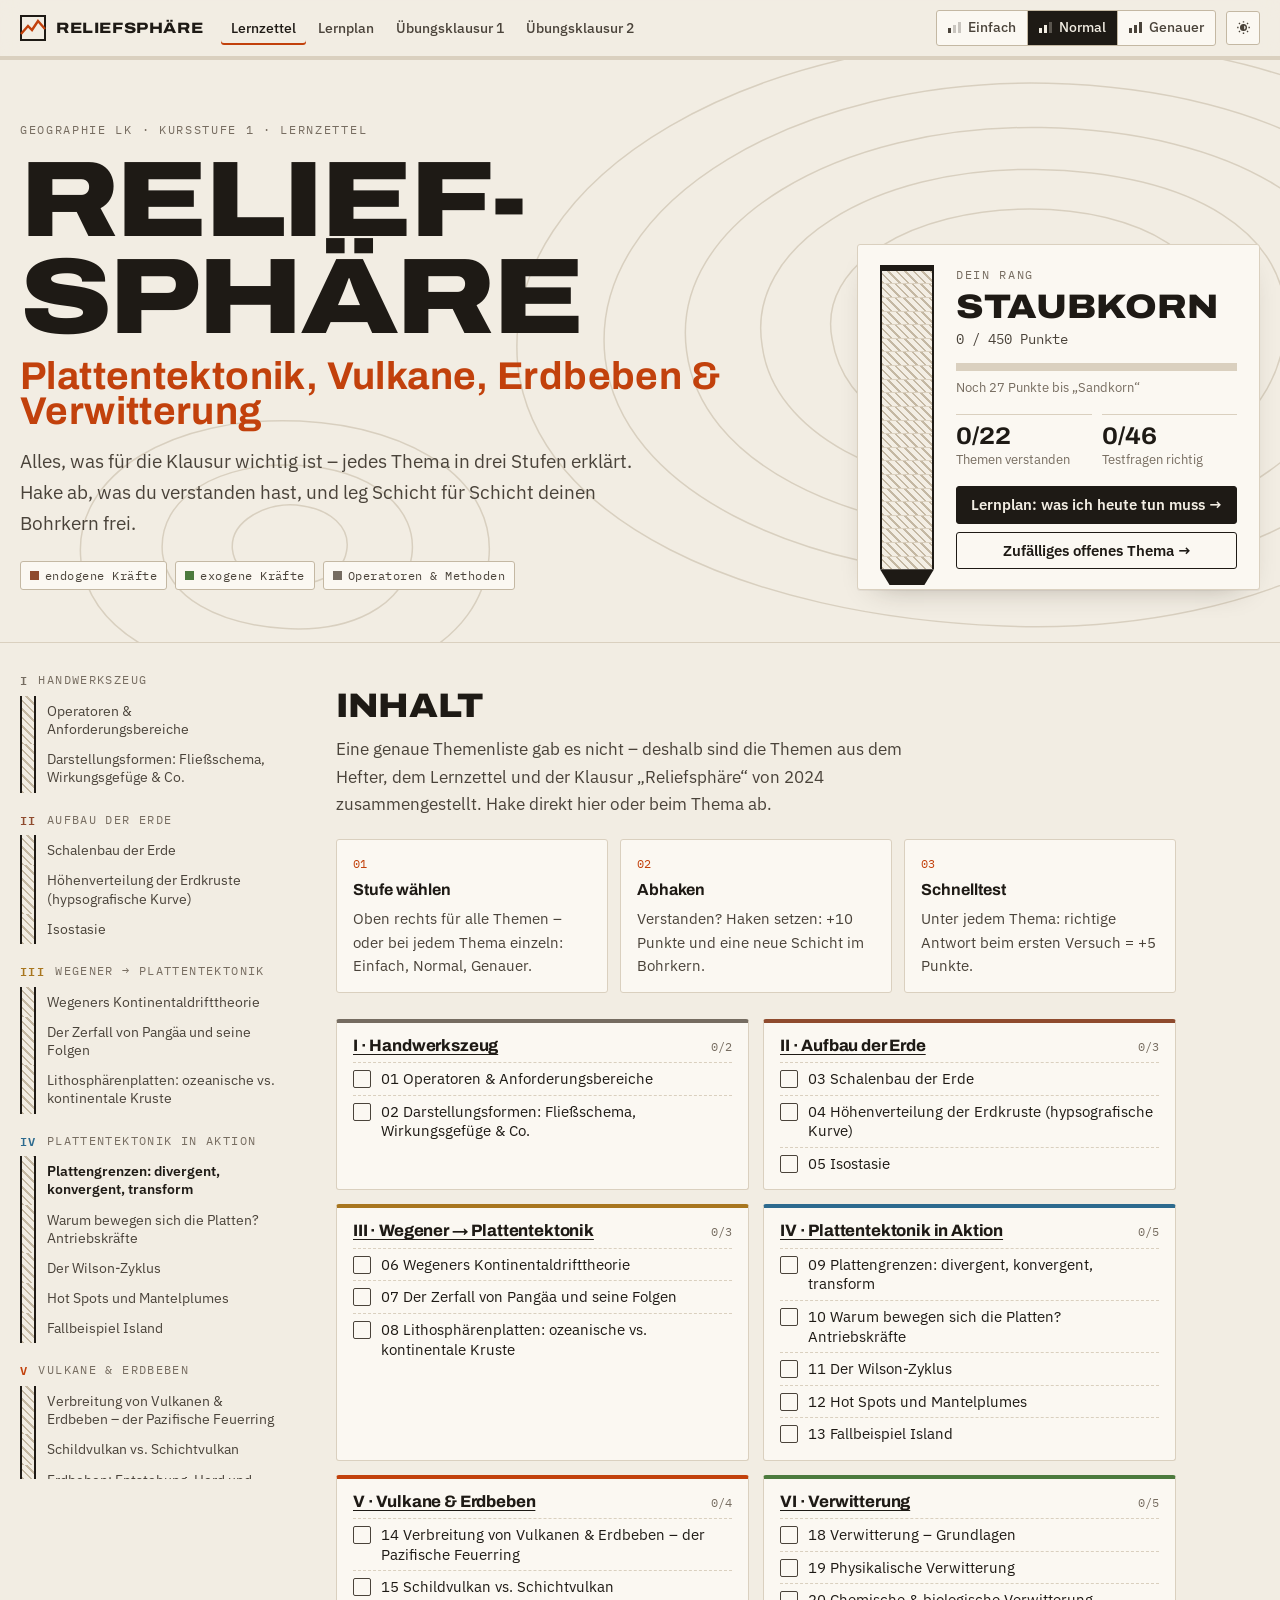
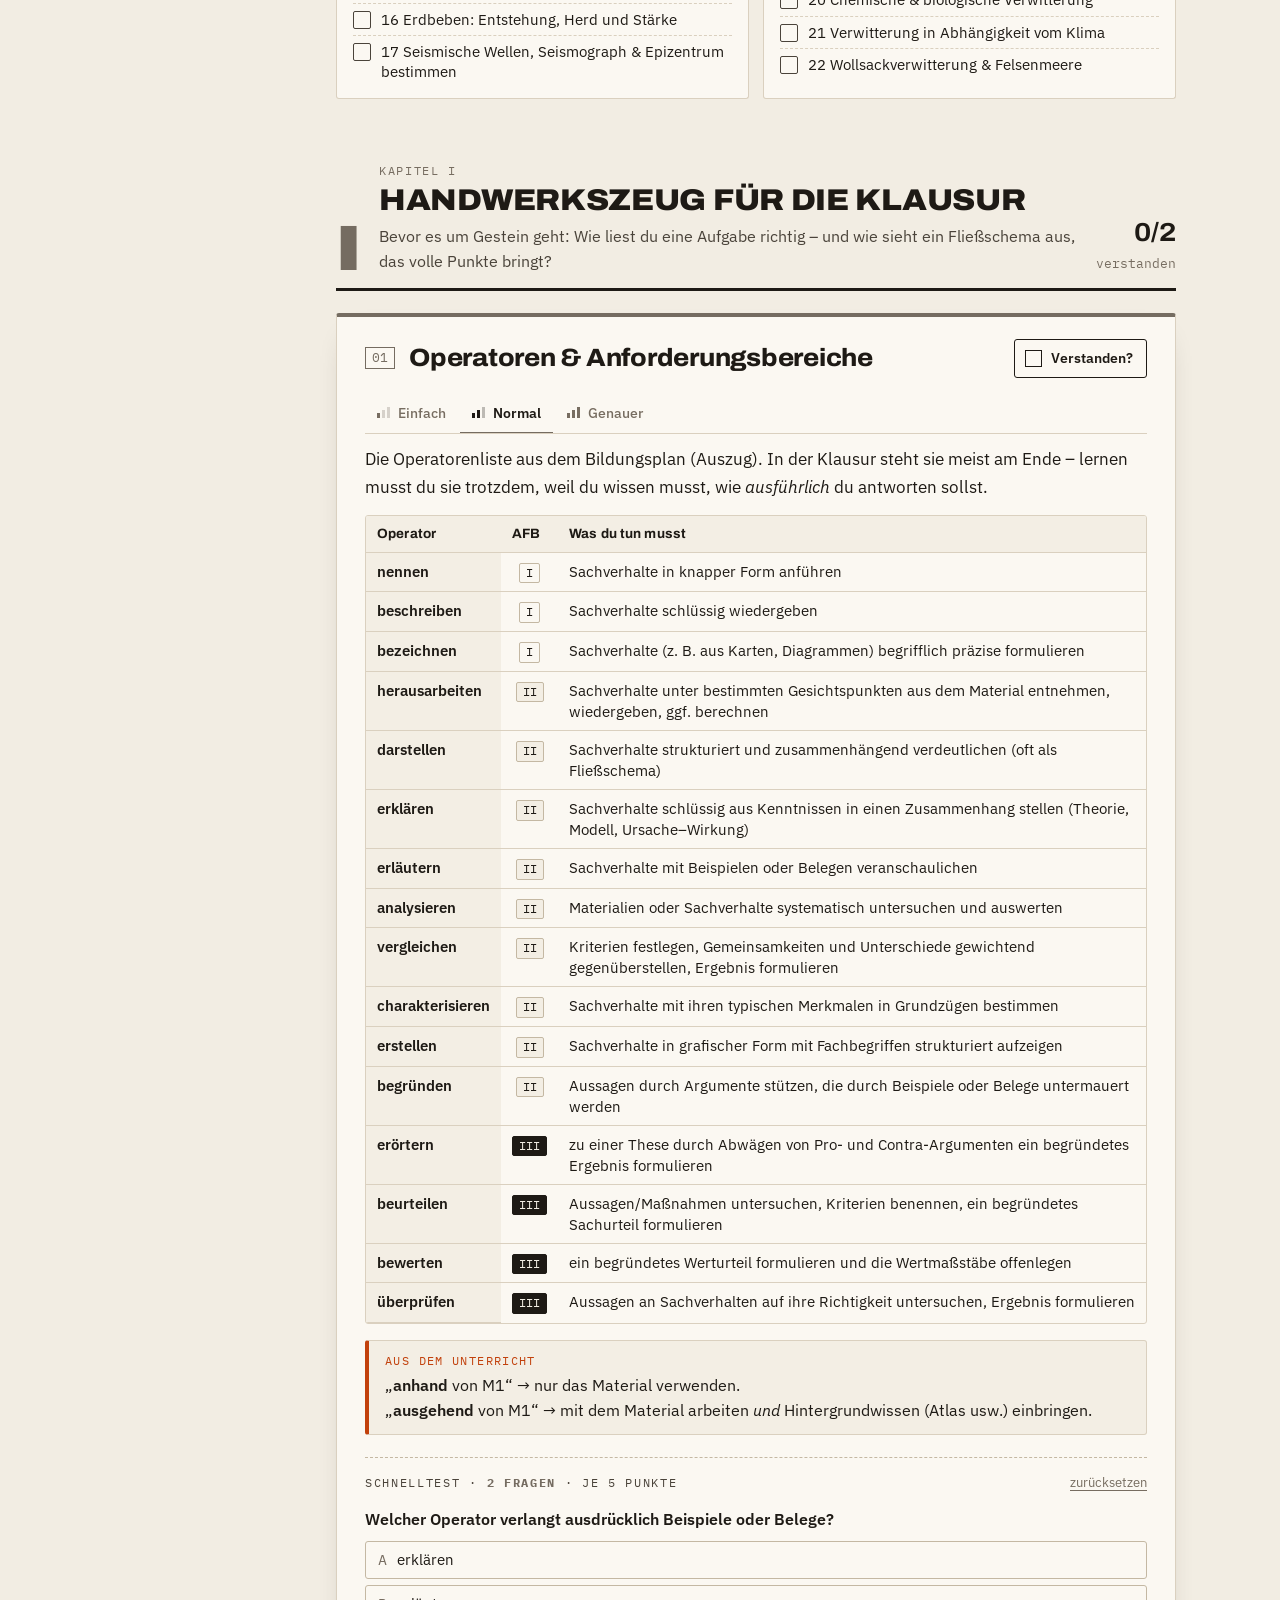
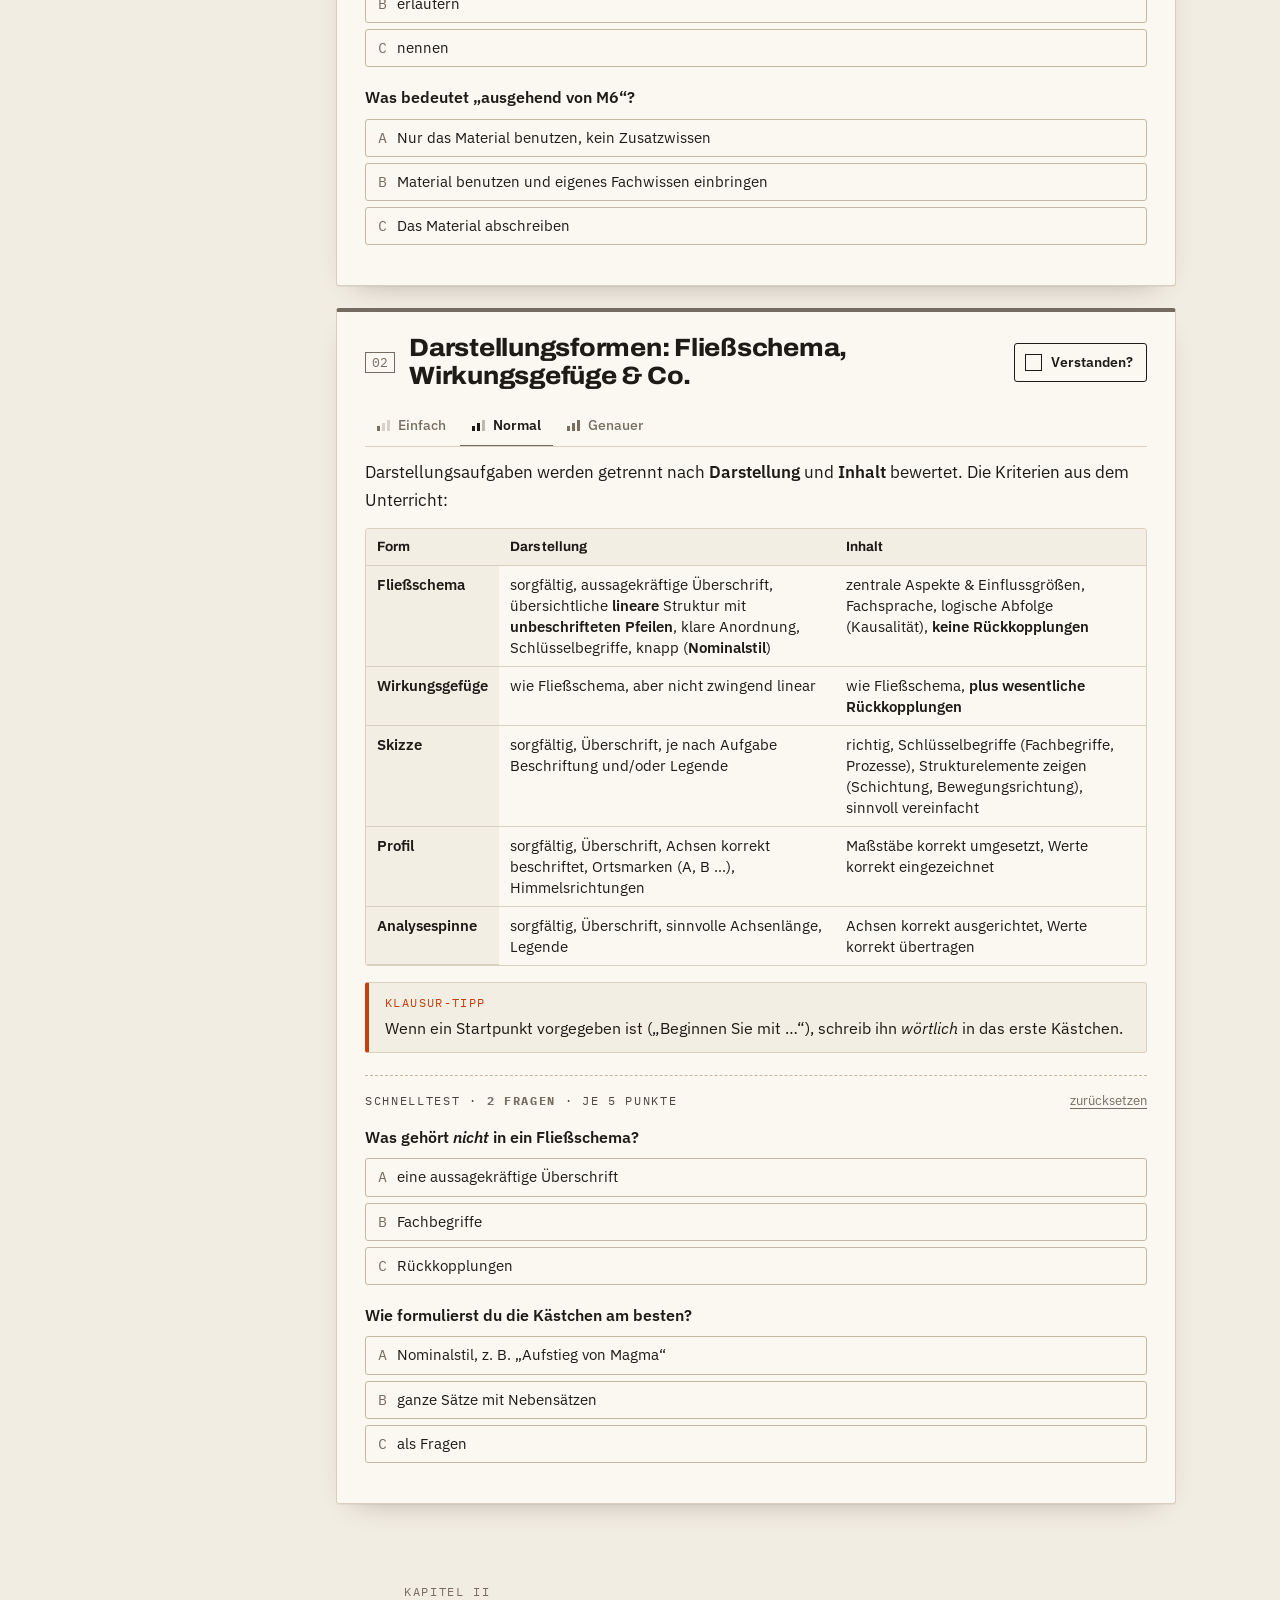
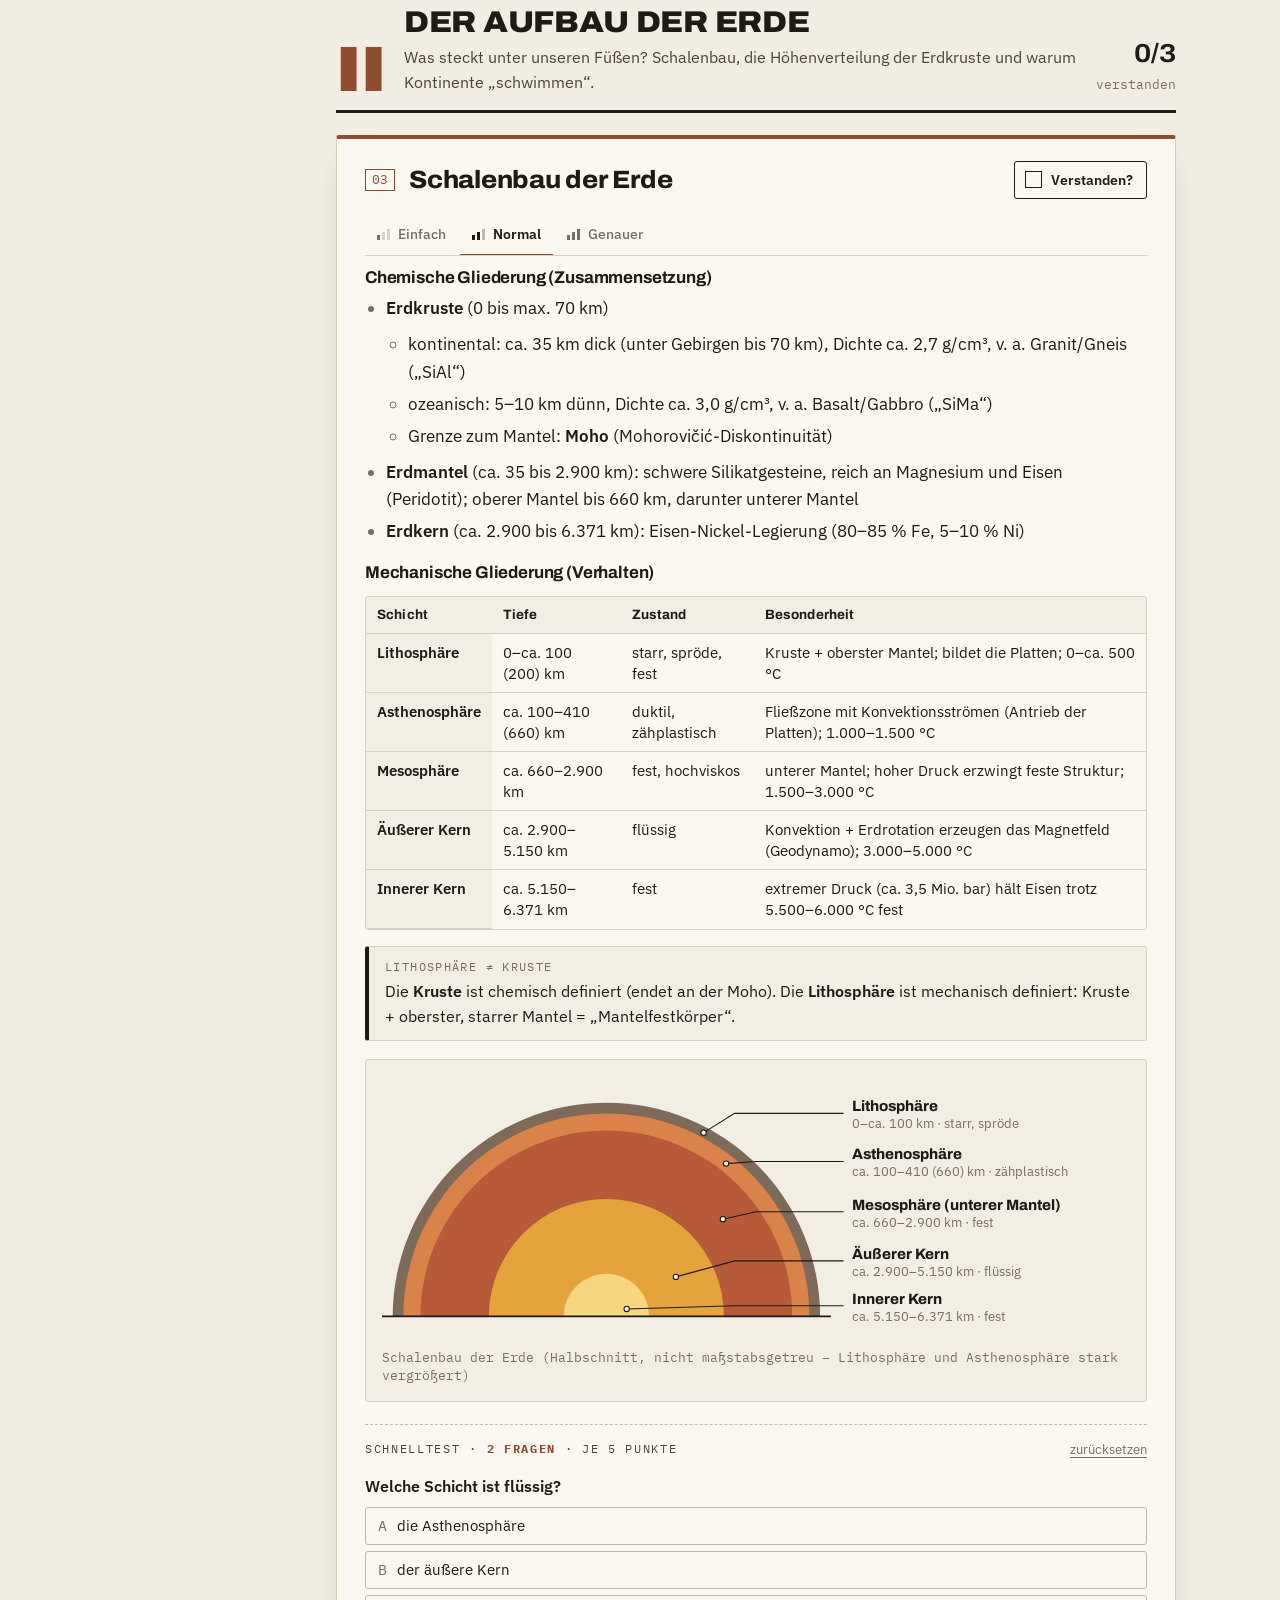
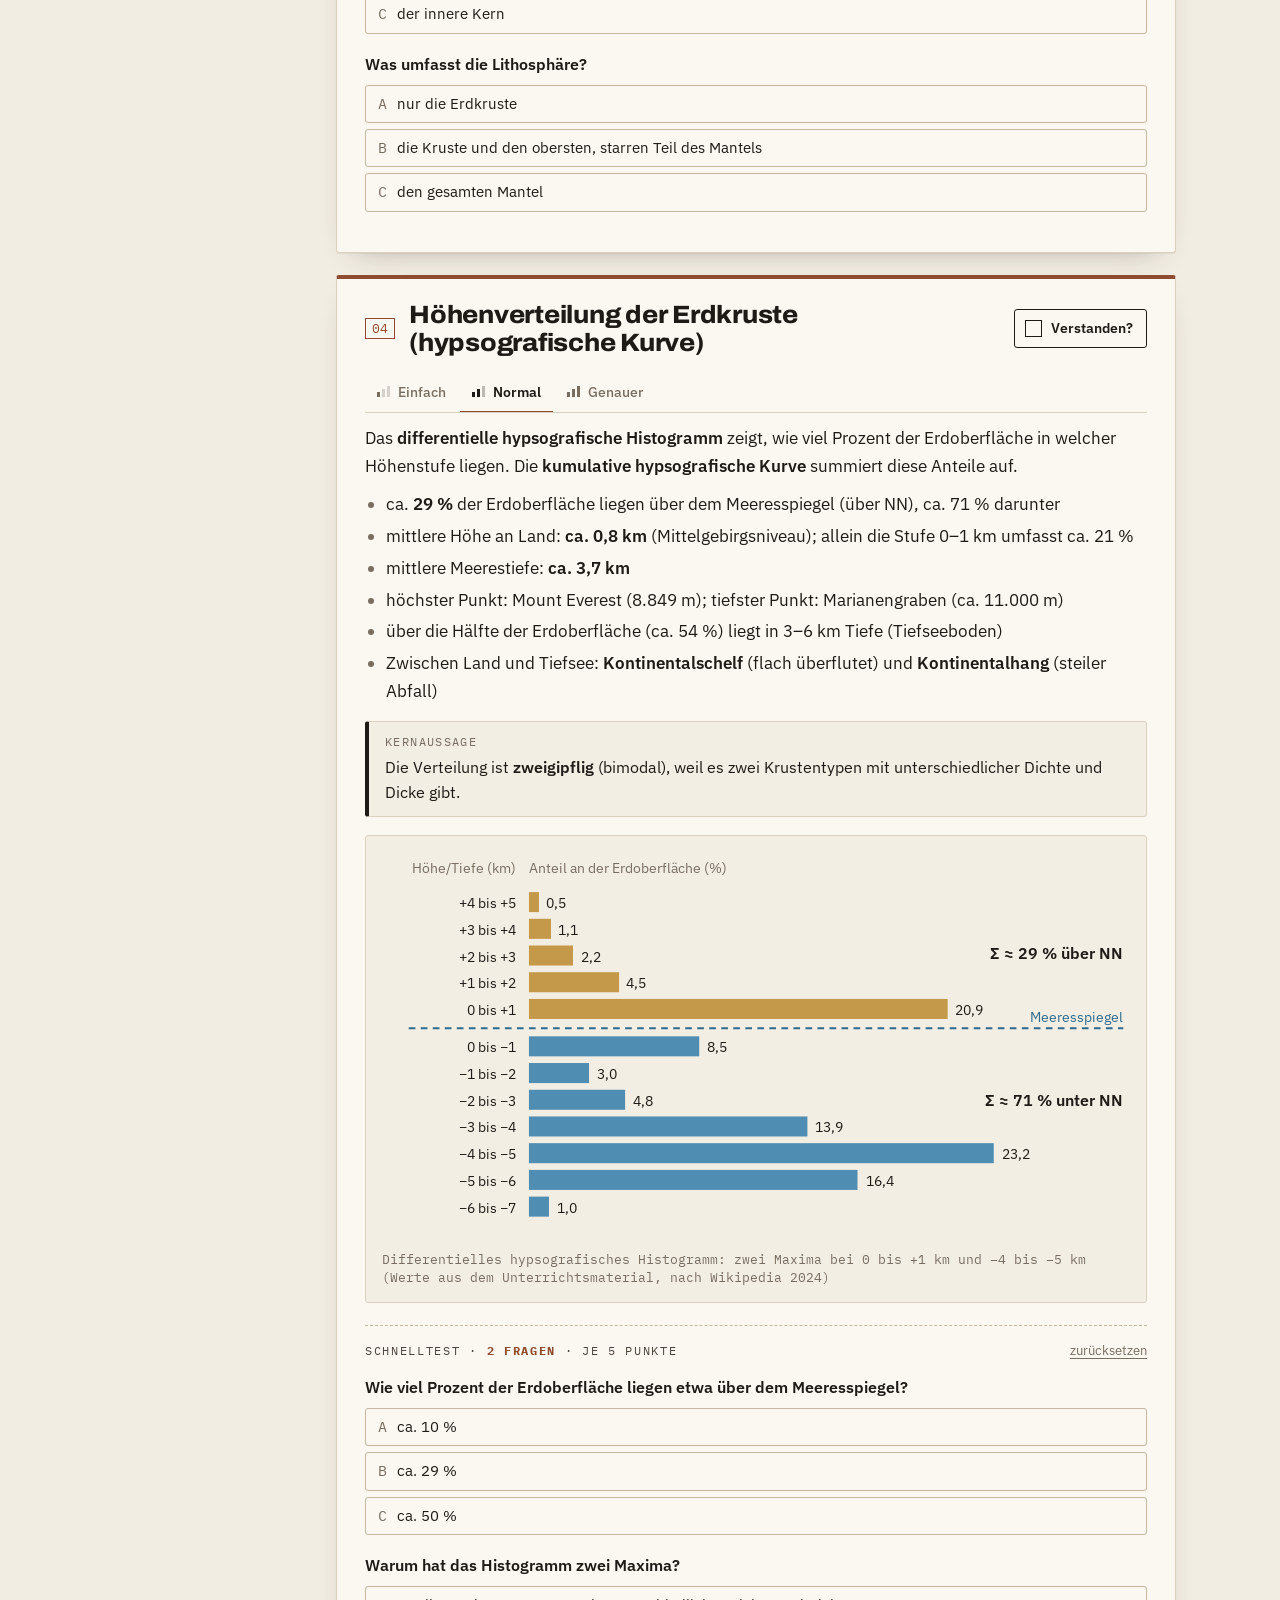
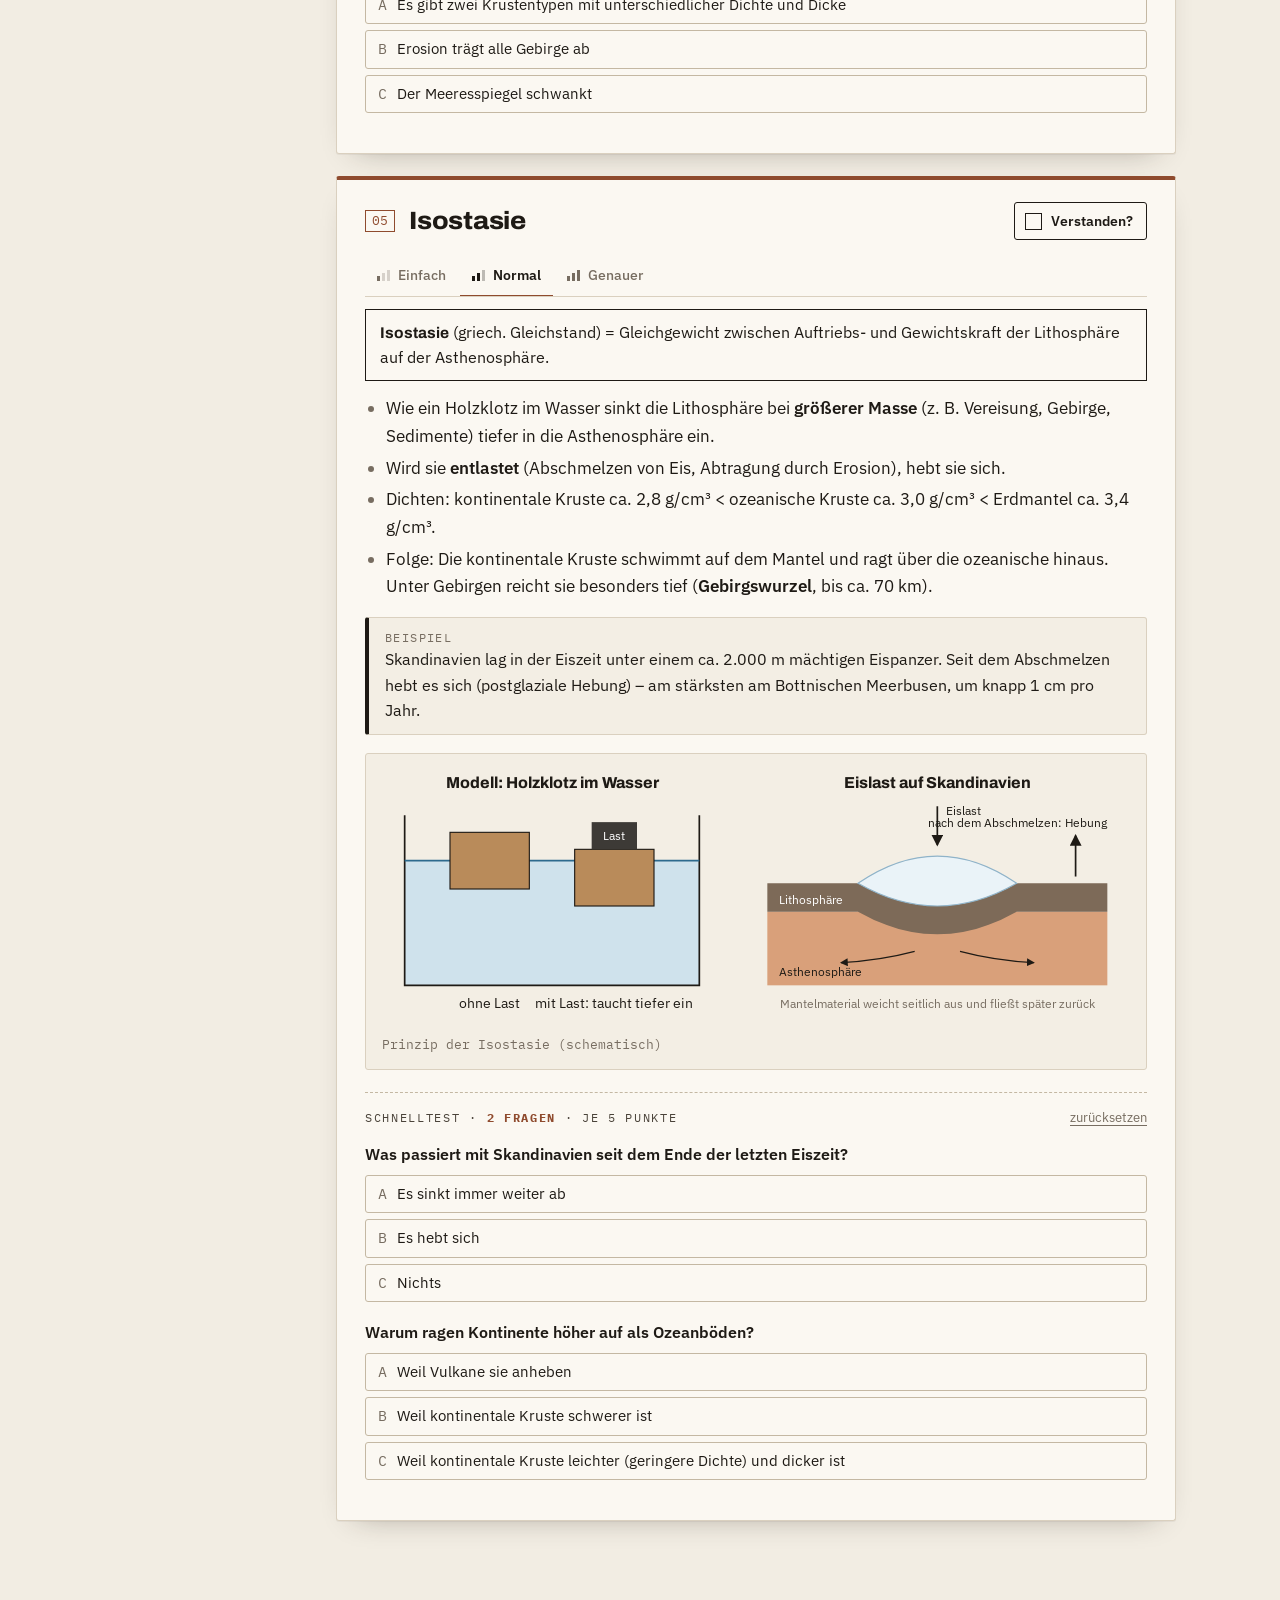
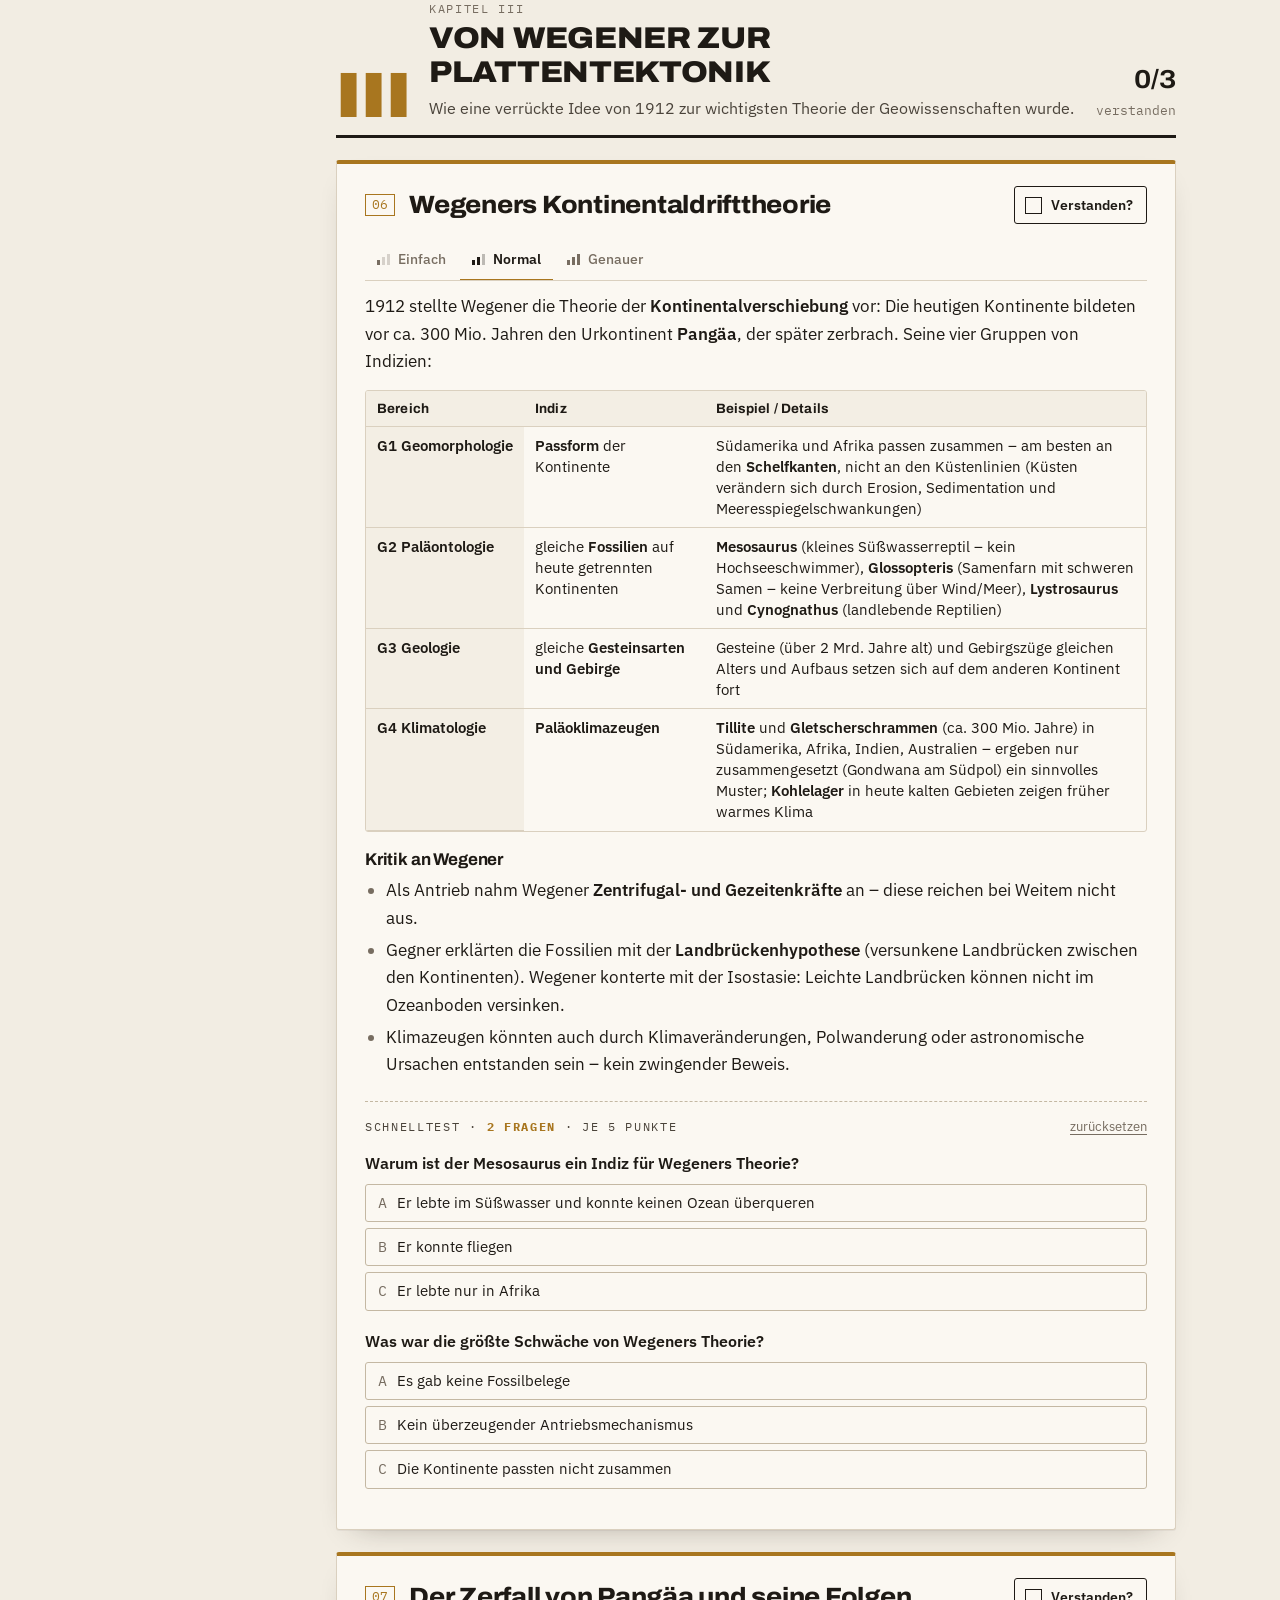
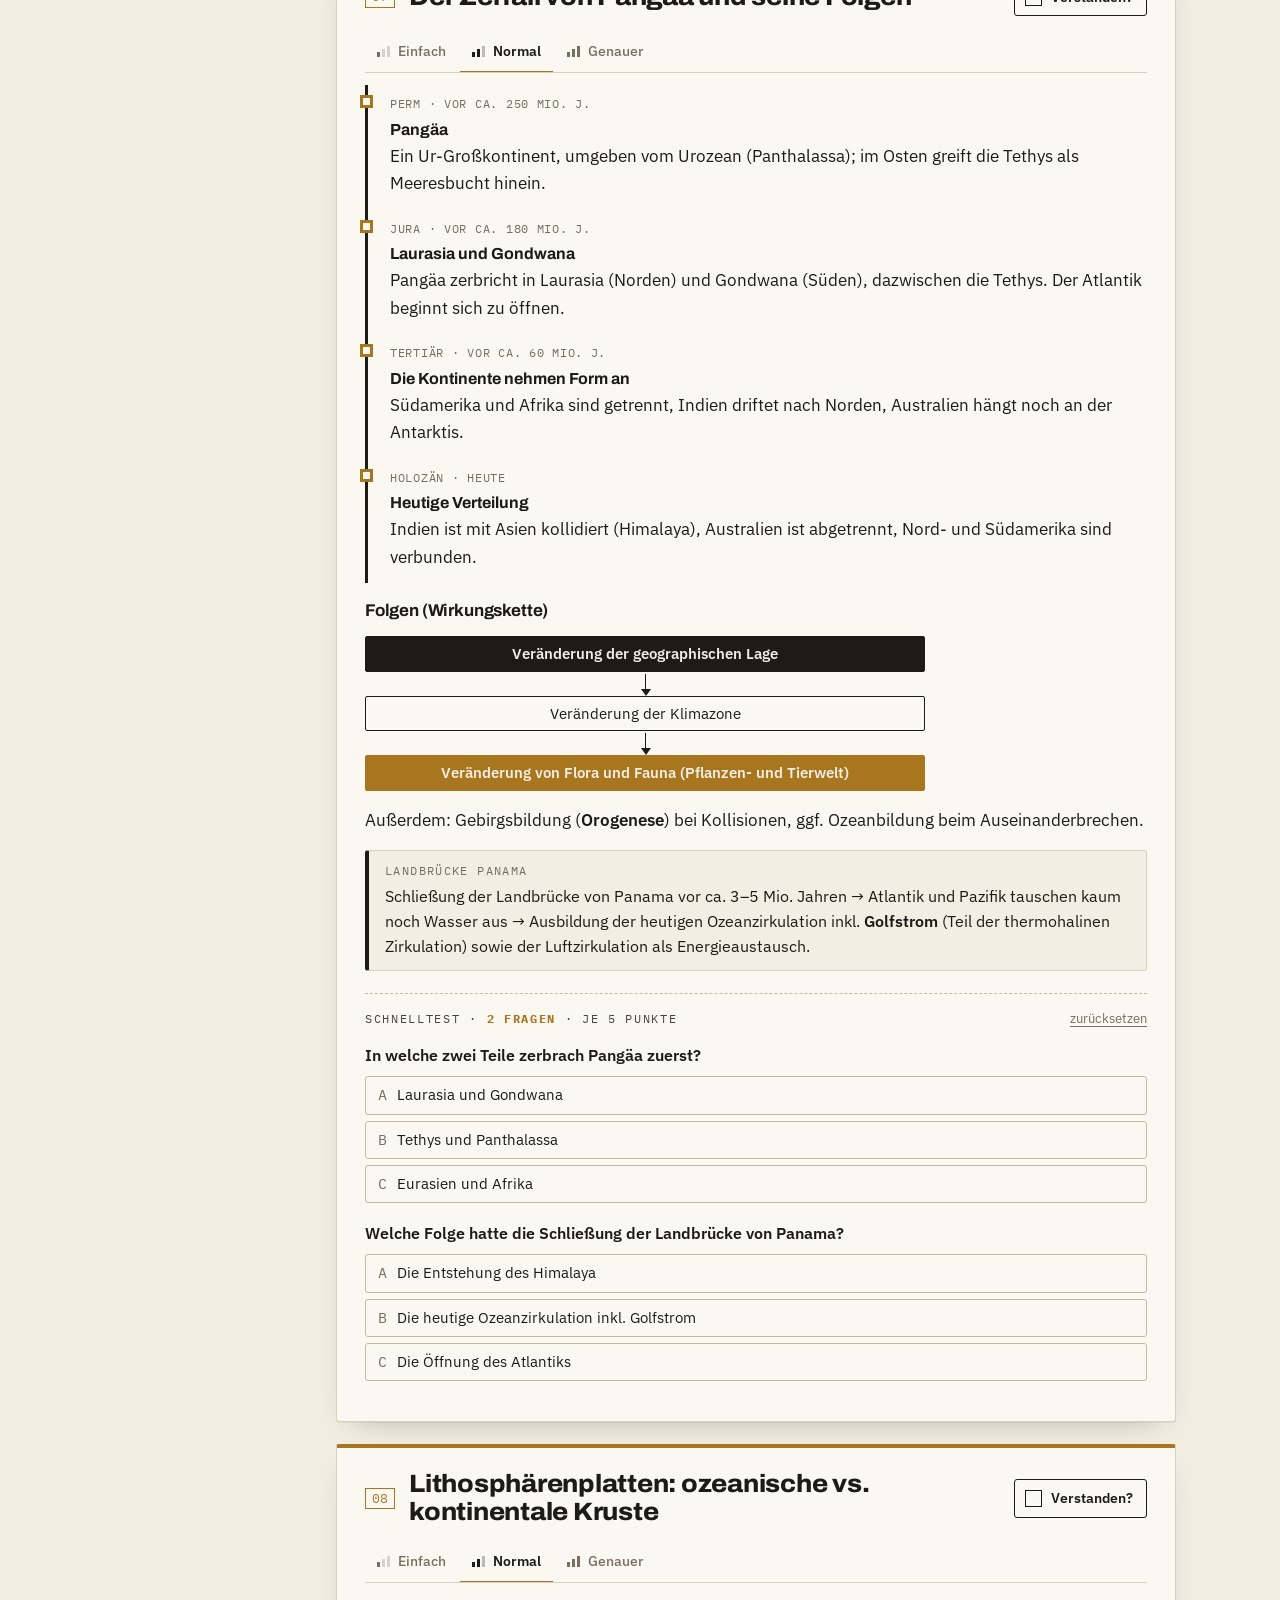
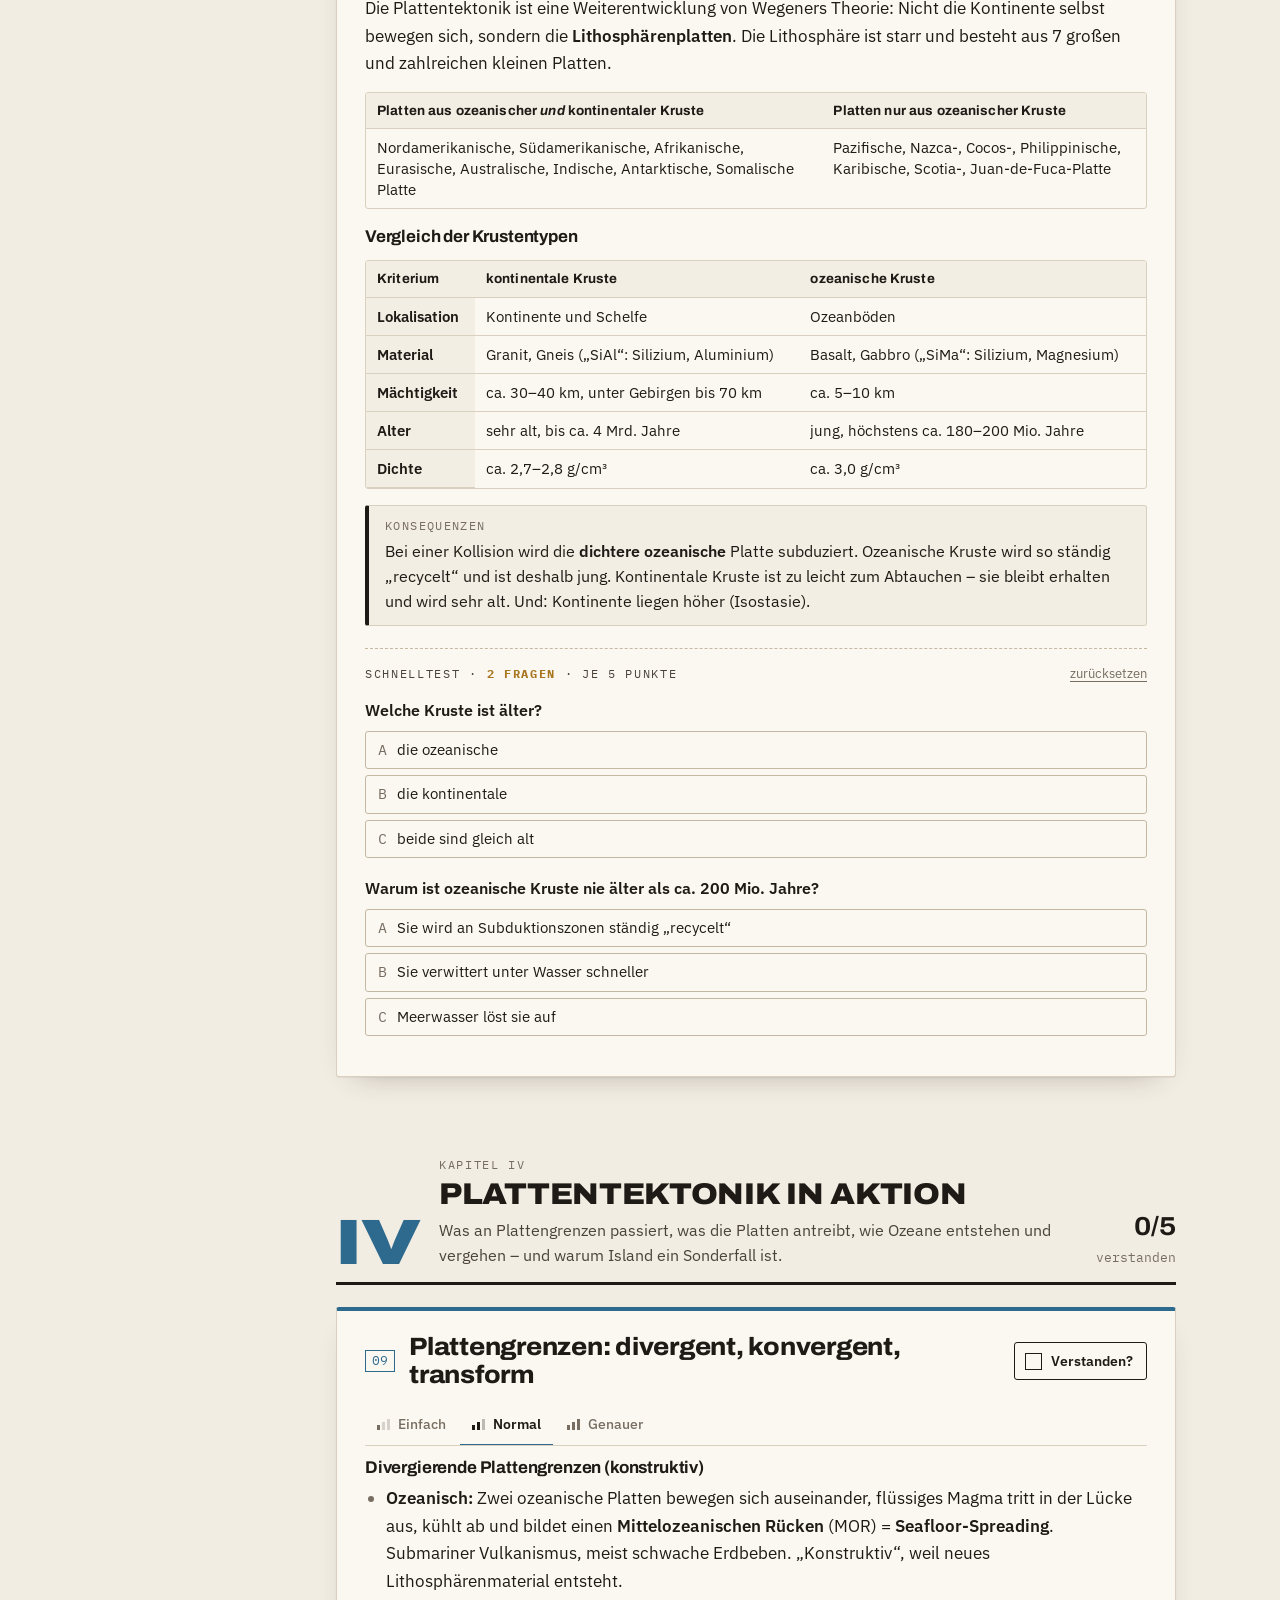
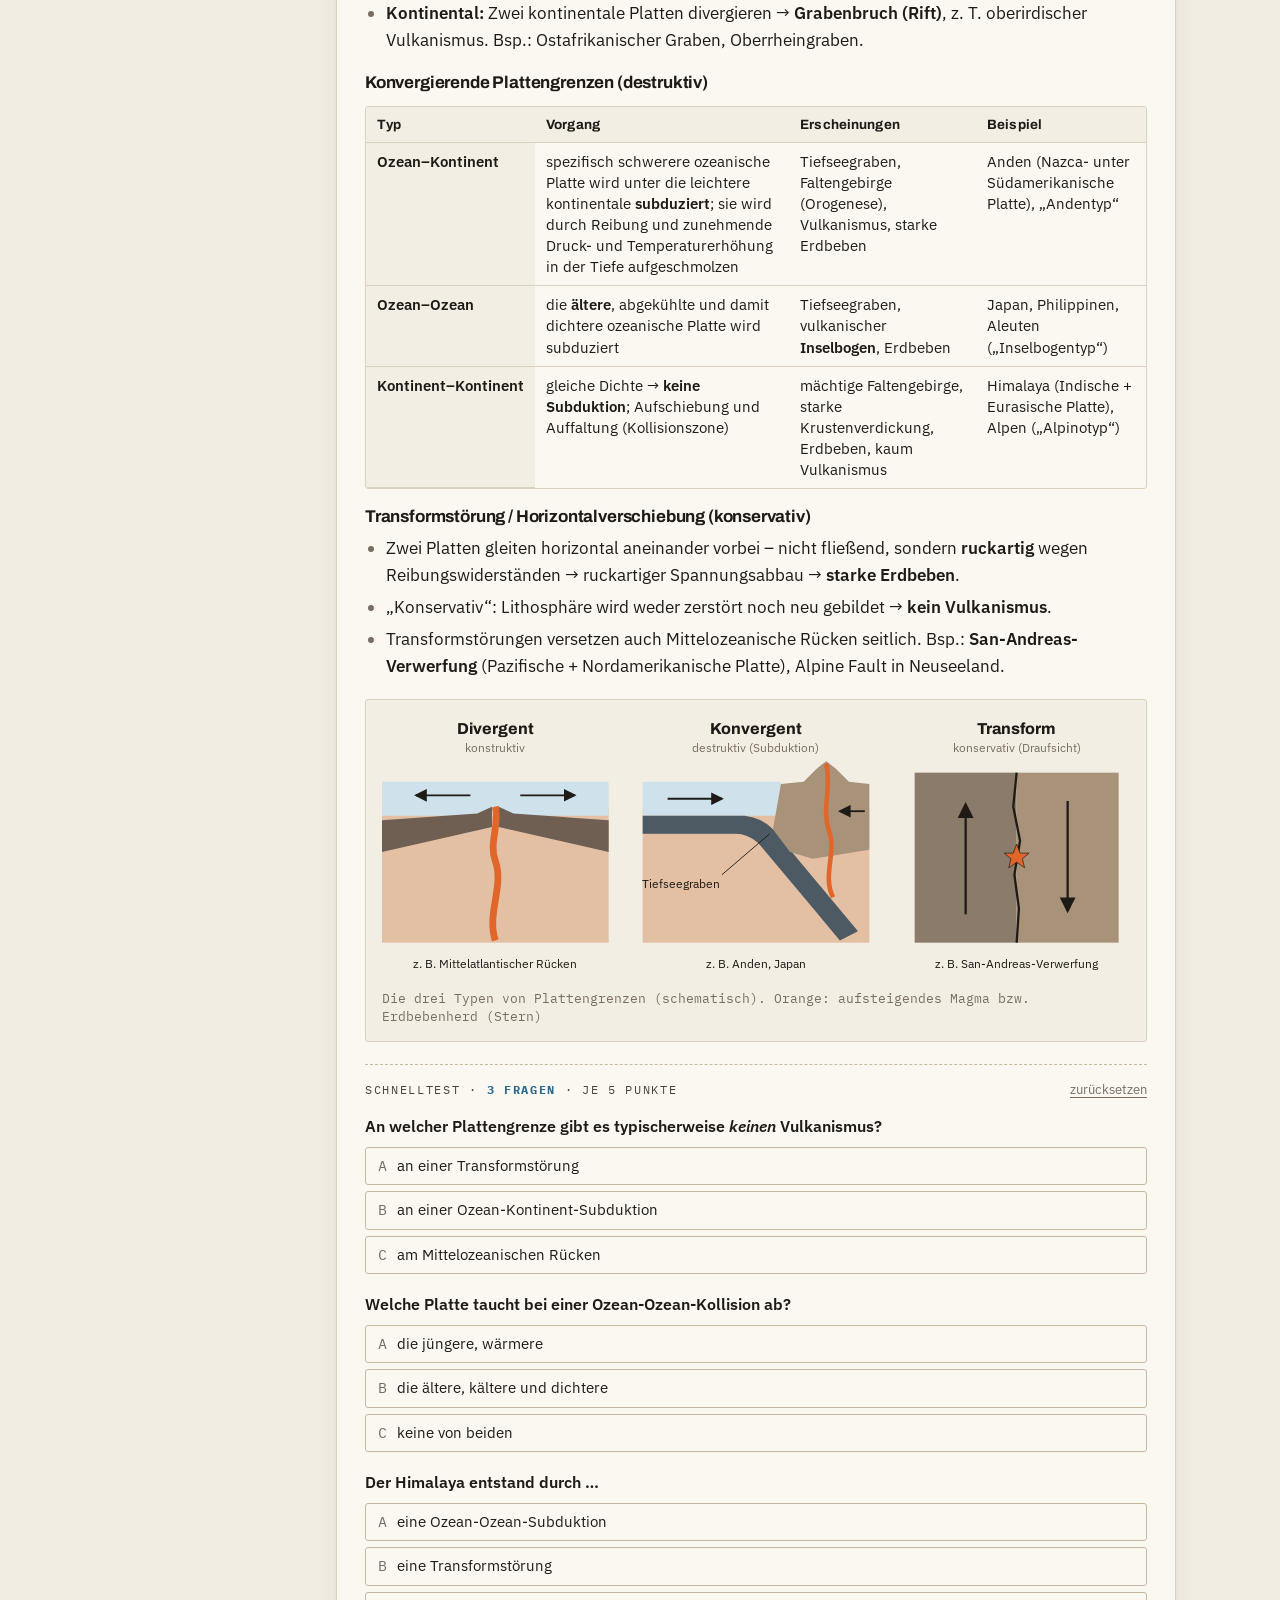
==== commit 02df837b: "Lernplan für den Tag vor der Klausur hinzufügen Neue Seite lernplan.html: 11 Blöcke mit Uhrzeiten ab" ====
--- a/index.html
+++ b/index.html
@@ -32,6 +32,7 @@
     </a>
     <nav class="nav" aria-label="Seiten">
       <a href="index.html" aria-current="page">Lernzettel</a>
+      <a href="lernplan.html">Lernplan</a>
       <a href="uebungsklausur-1.html">Übungsklausur 1</a>
       <a href="uebungsklausur-2.html">Übungsklausur 2</a>
     </nav>
@@ -87,7 +88,8 @@
           <div><b><span id="doneCount">0</span>/<span id="totalCount">22</span></b>Themen verstanden</div>
           <div><b><span id="quizCount">0</span>/<span id="quizTotal">0</span></b>Testfragen richtig</div>
         </div>
-        <button class="btn" type="button" id="randomTopic">Zufälliges offenes Thema →</button>
+        <a class="btn" href="lernplan.html">Lernplan: was ich heute tun muss →</a>
+        <button class="btn ghost" type="button" id="randomTopic">Zufälliges offenes Thema →</button>
       </div>
     </aside>
   </div>
@@ -97,7 +99,8 @@
   <aside class="sidebar" aria-label="Inhalt">
     <nav class="toc-side" id="tocSide"></nav>
     <div class="side-box">
-      <div class="overline">Testen</div>
+      <div class="overline">Planen &amp; Testen</div>
+      <a href="lernplan.html">Lernplan für heute →</a>
       <a href="uebungsklausur-1.html">Übungsklausur 1 · Ostafrika →</a>
       <a href="uebungsklausur-2.html">Übungsklausur 2 · Chile →</a>
     </div>
--- a/css/style.css
+++ b/css/style.css
@@ -115,6 +115,7 @@
 .core a.done{background:var(--cc);background-image:repeating-linear-gradient(var(--tex,0deg),rgba(0,0,0,.14) 0 1px,transparent 1px 5px)}
 .core a:hover{outline:2px solid var(--accent);outline-offset:-2px}
 .rank-info{display:flex;flex-direction:column;min-width:0;flex:1}
+.rank-info .btn + .btn{margin-top:8px}
 .rank-name{font-family:var(--font-head);font-size:34px;font-weight:850;font-stretch:115%;line-height:1;margin:6px 0 4px;text-transform:uppercase}
 .rank-points{font-family:var(--font-mono);font-size:14px;color:var(--ink-2)}
 .rank-bar{height:8px;background:var(--line);margin:12px 0 6px;position:relative}
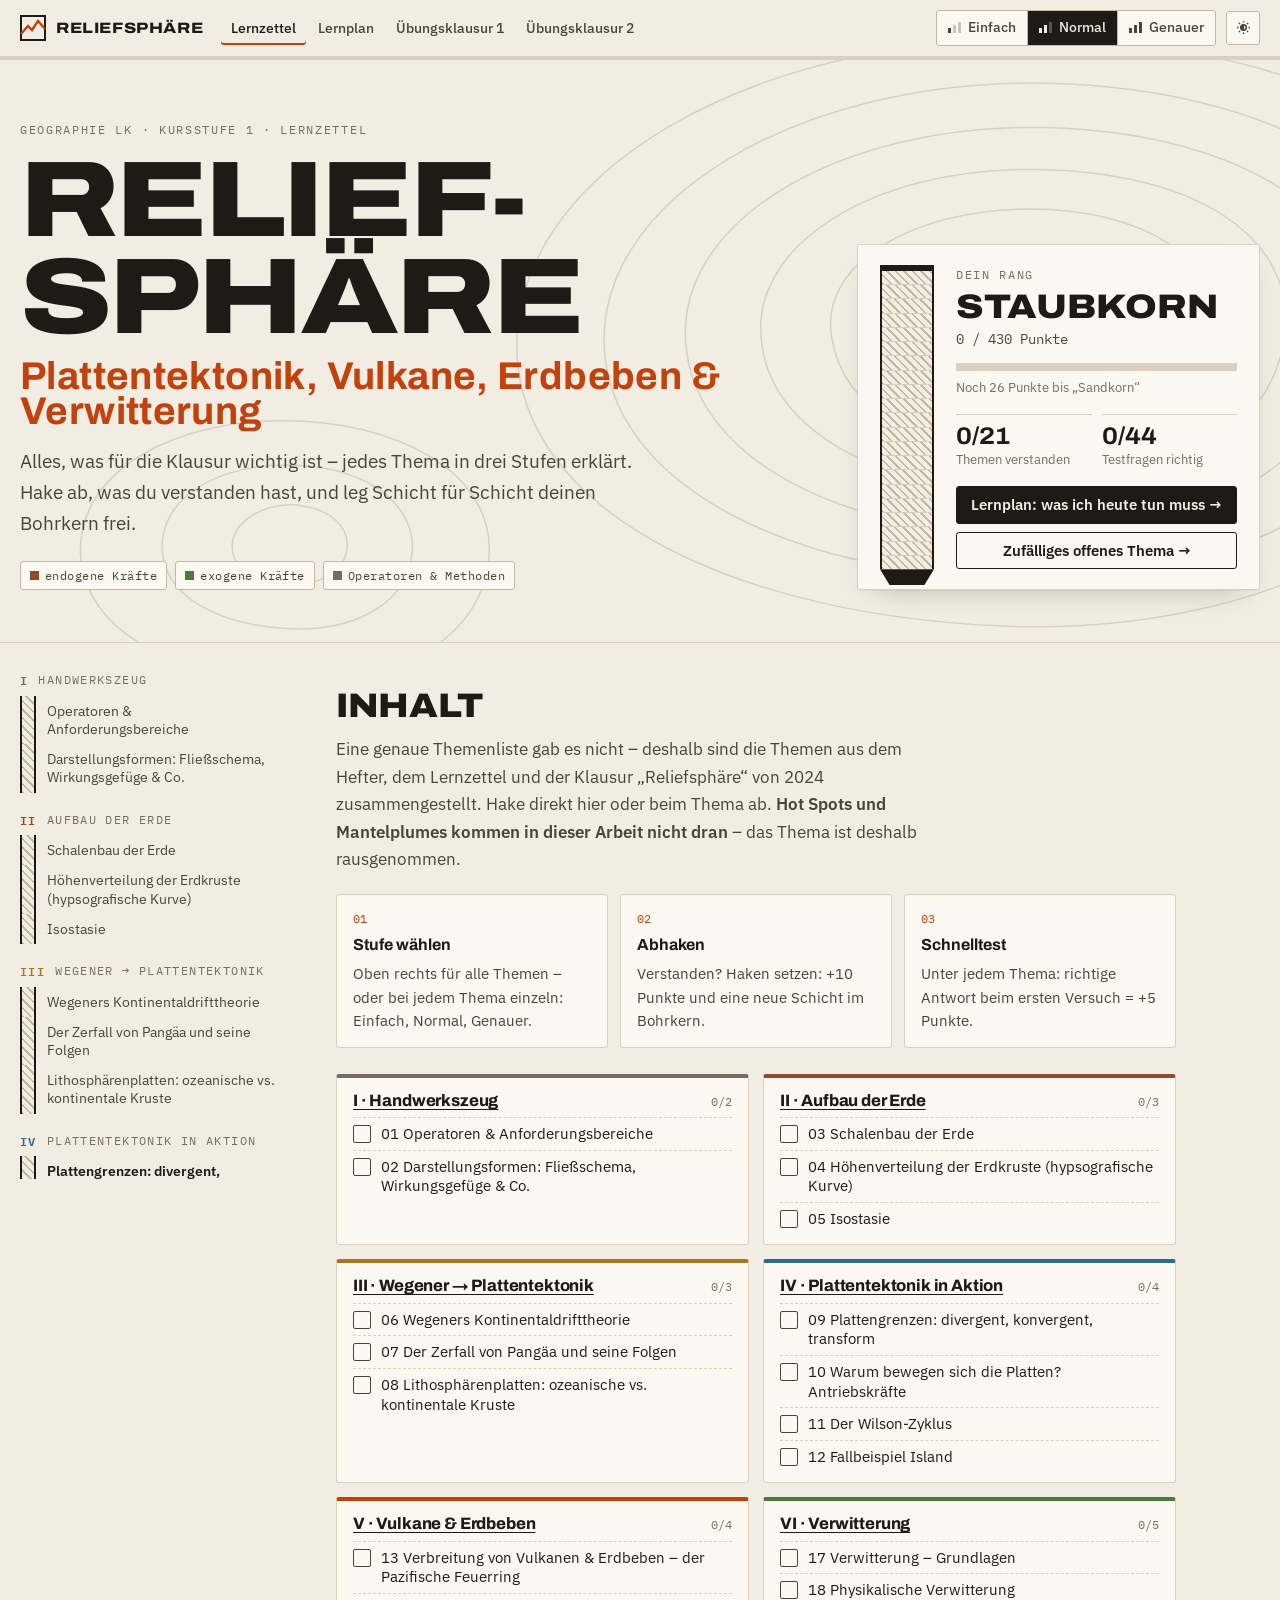
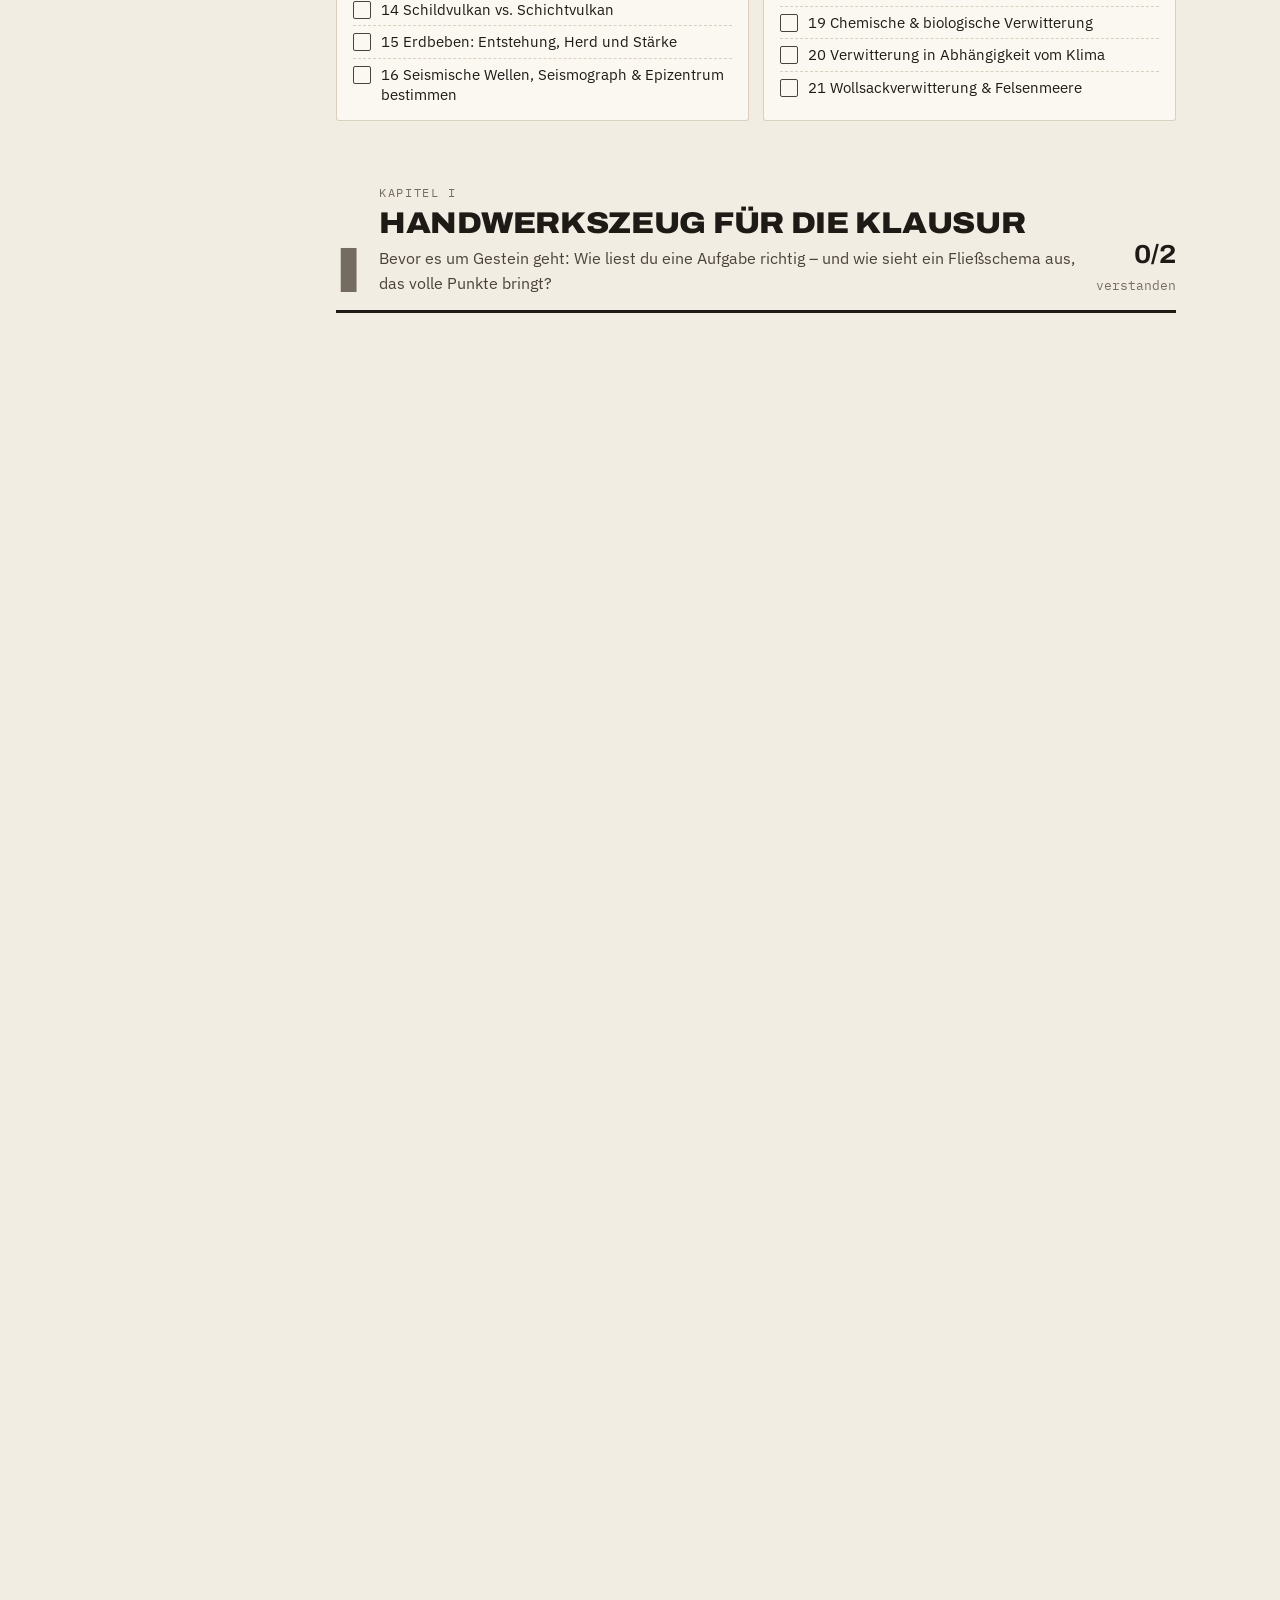
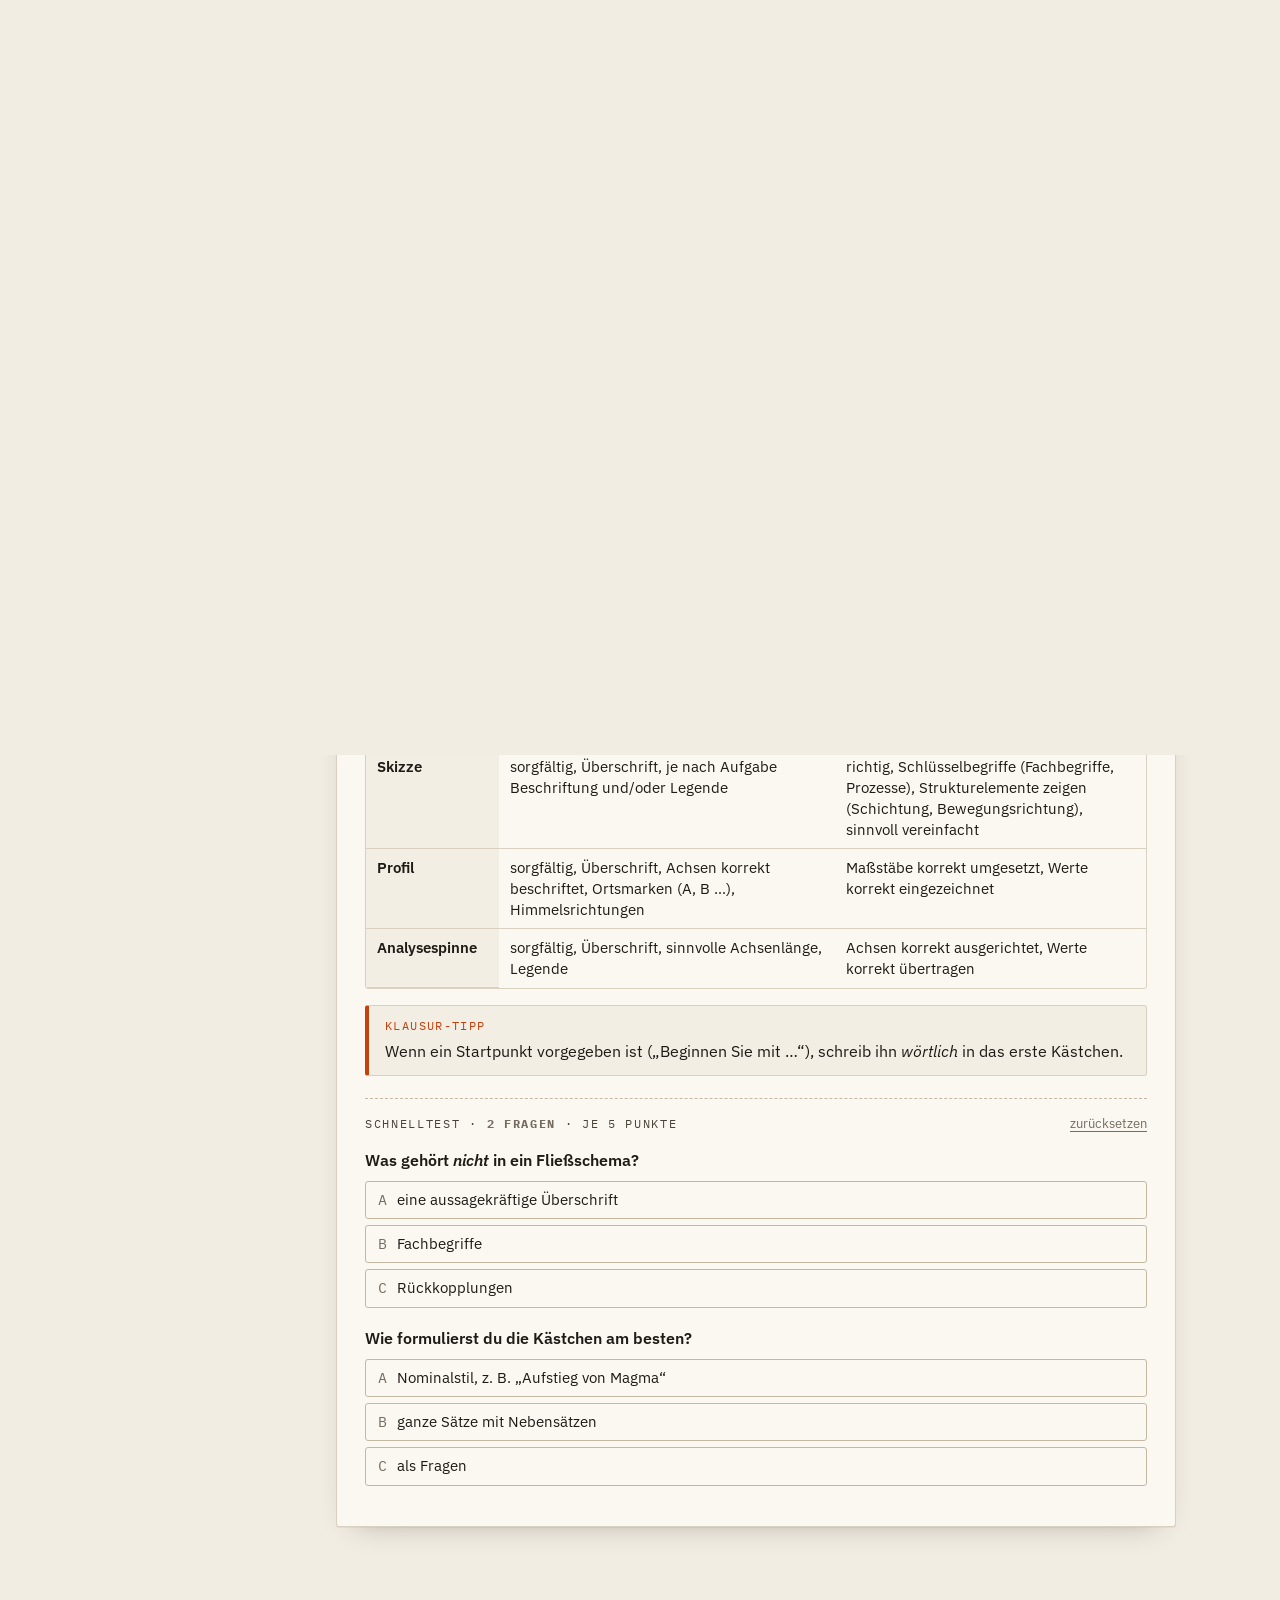
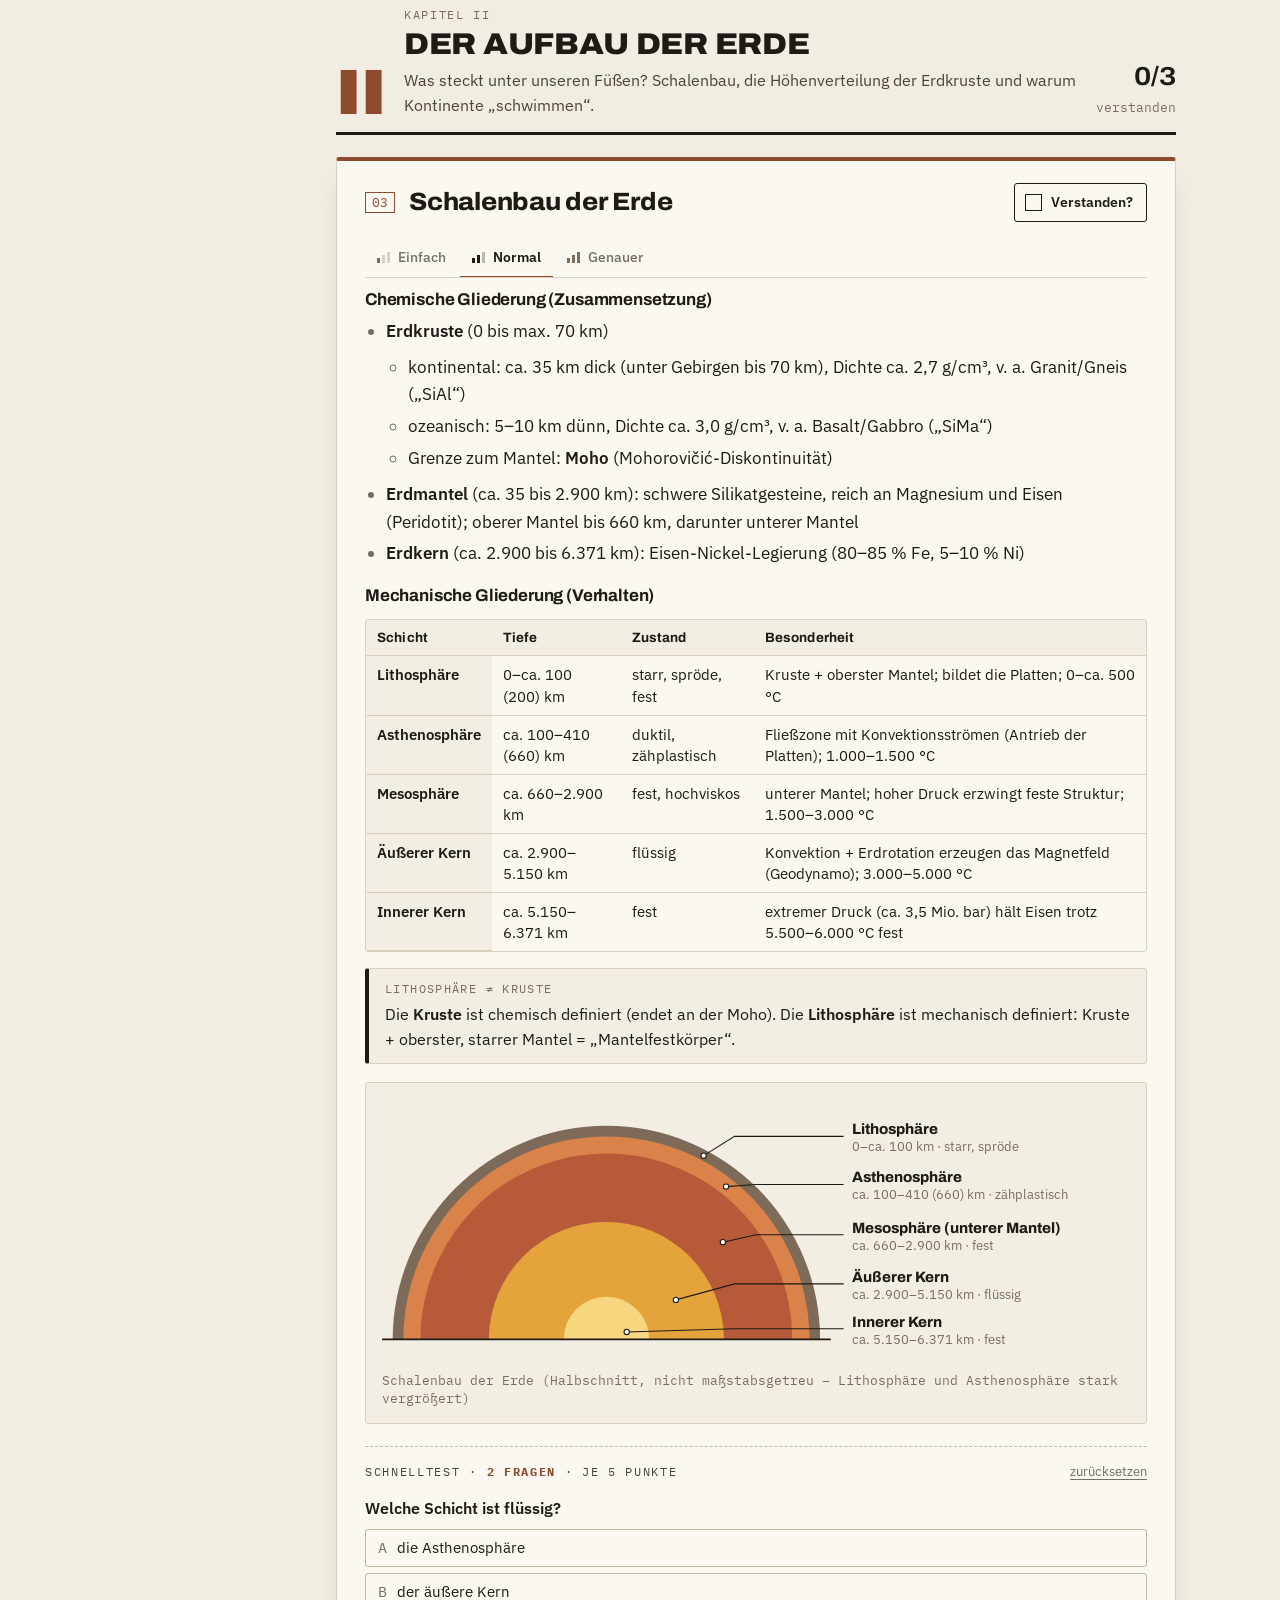
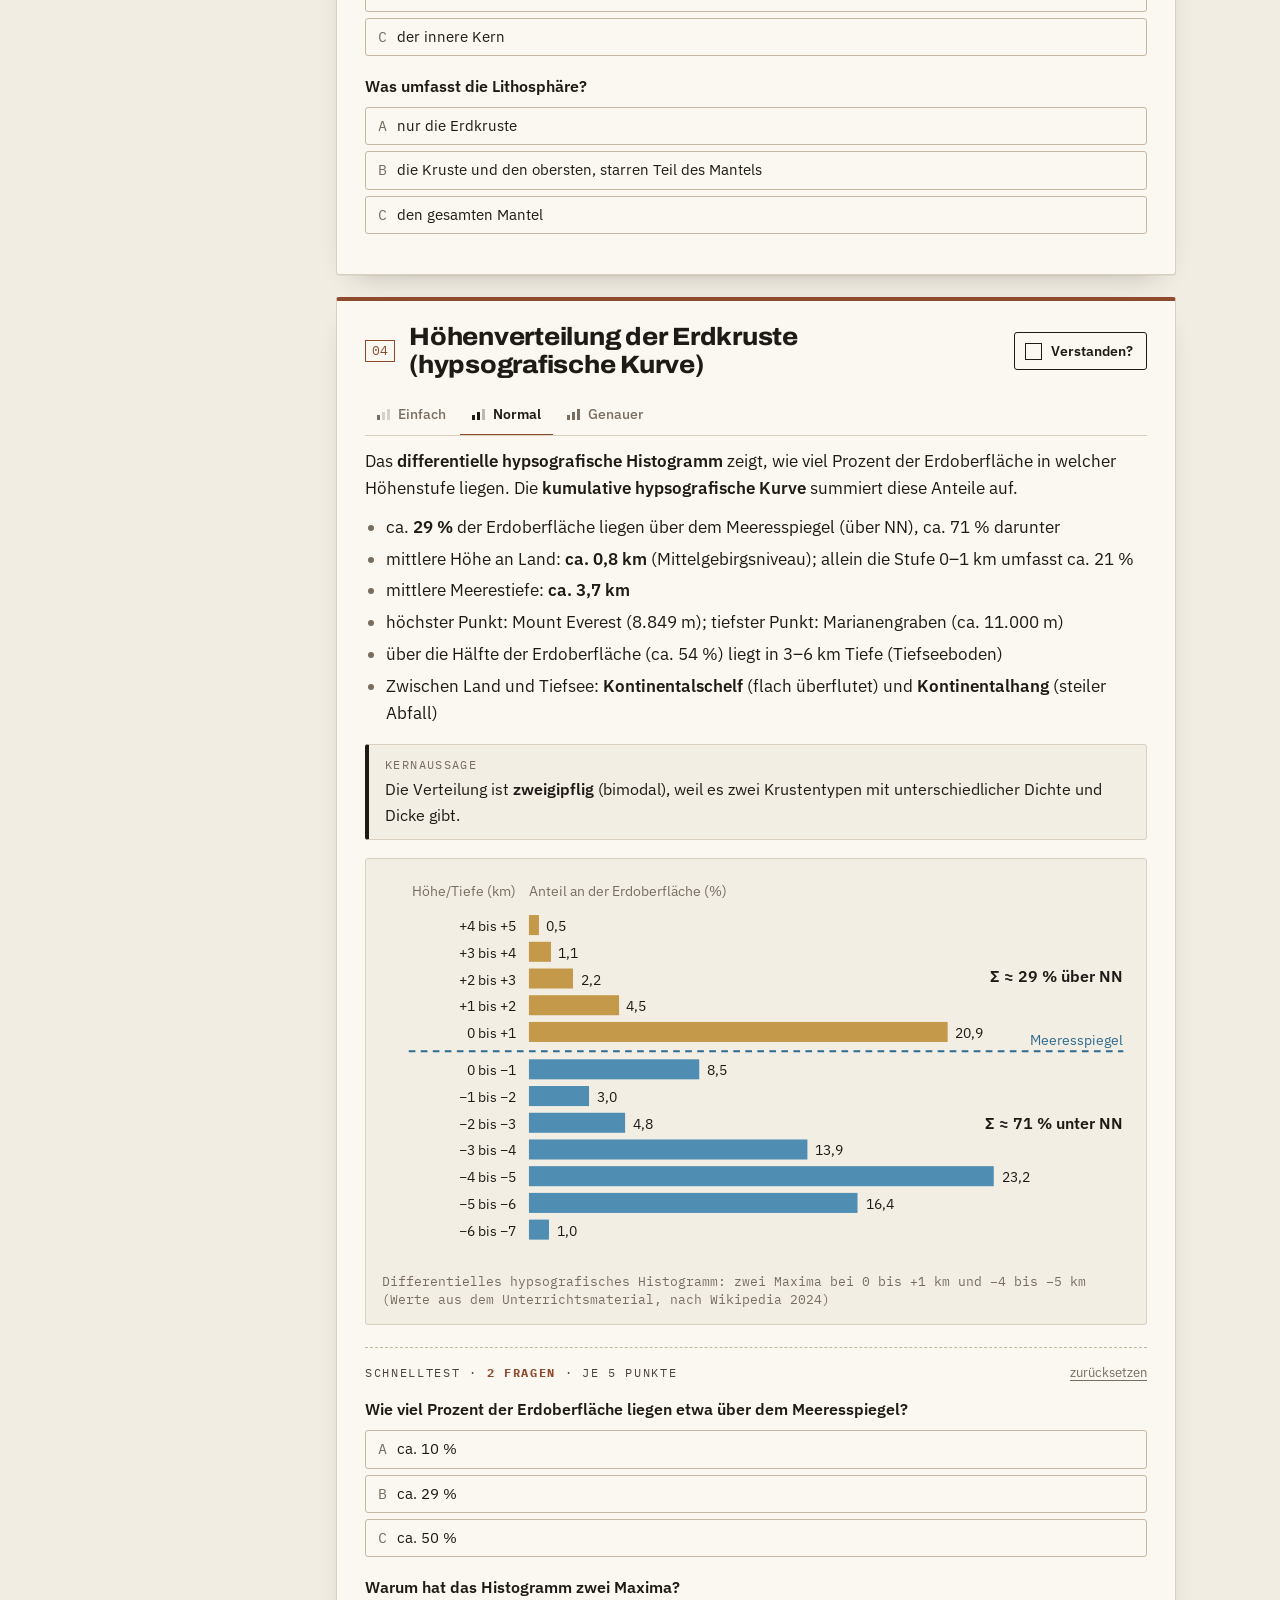
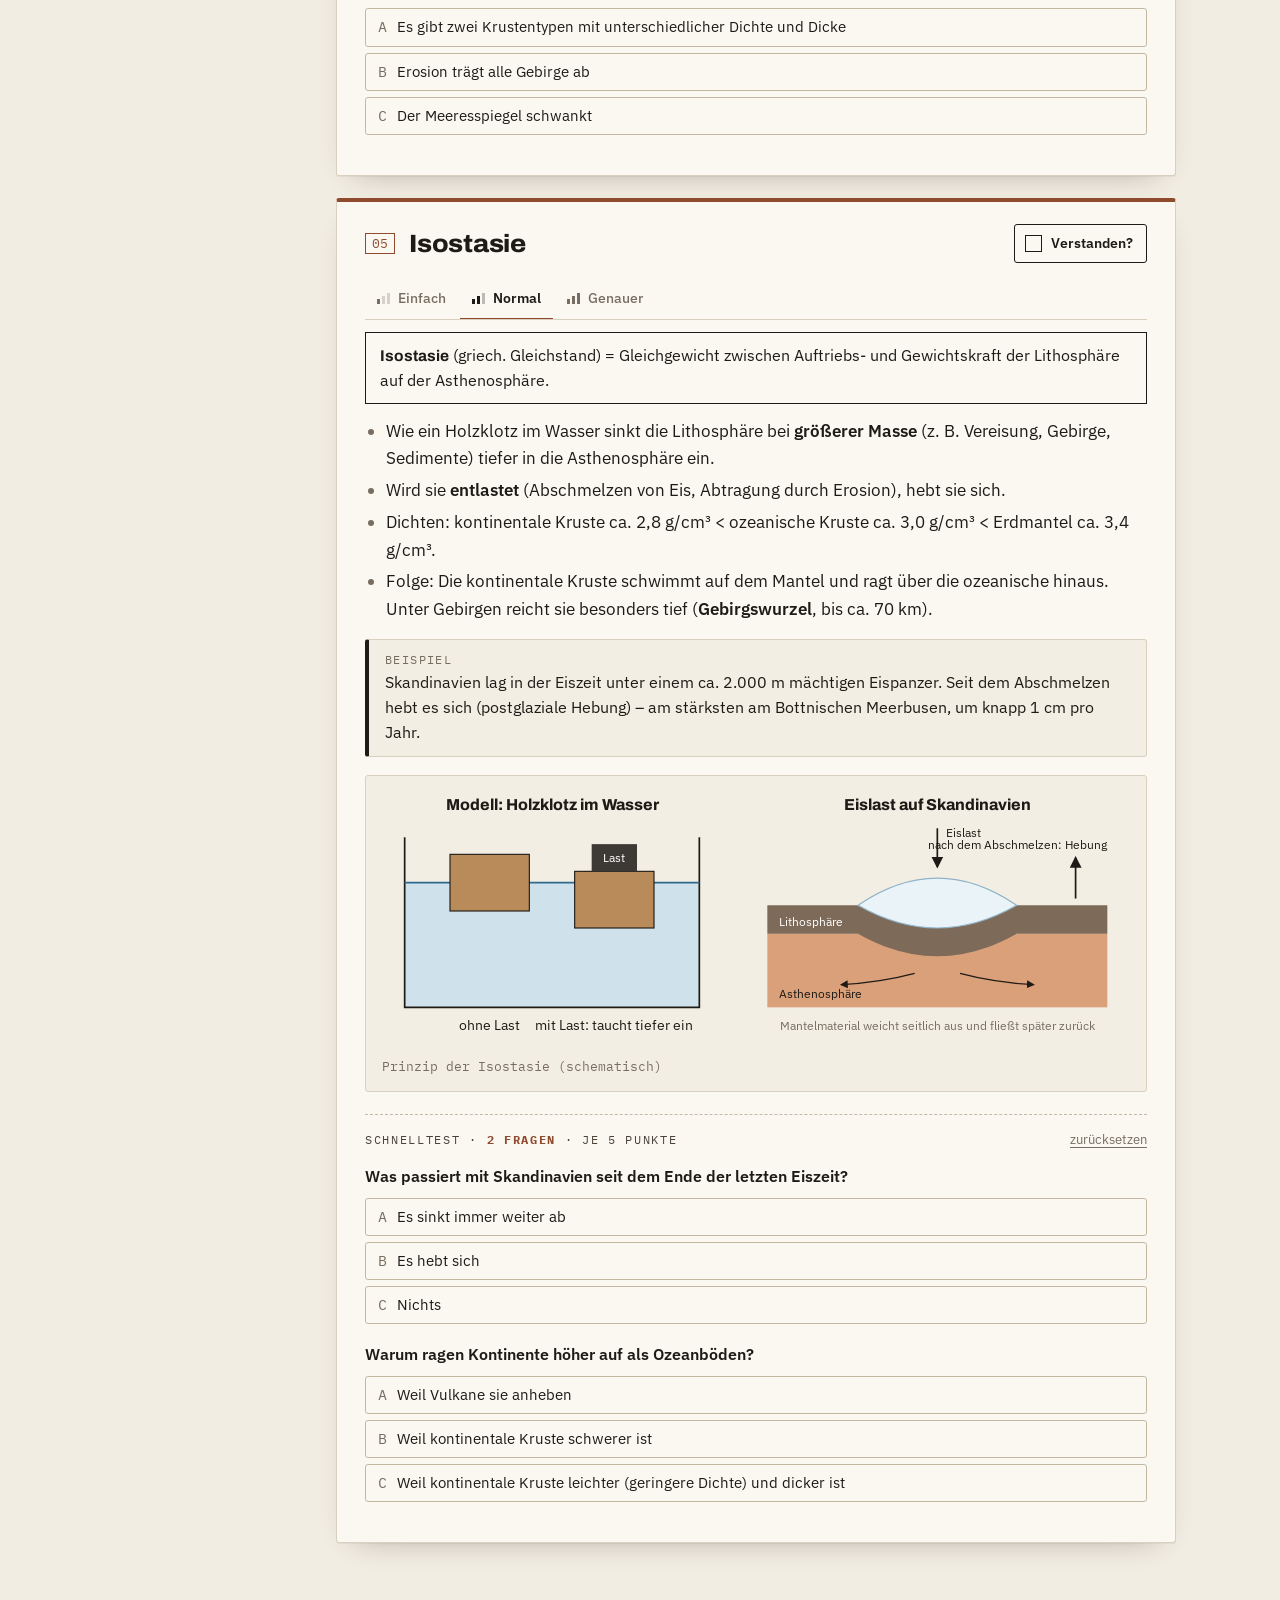
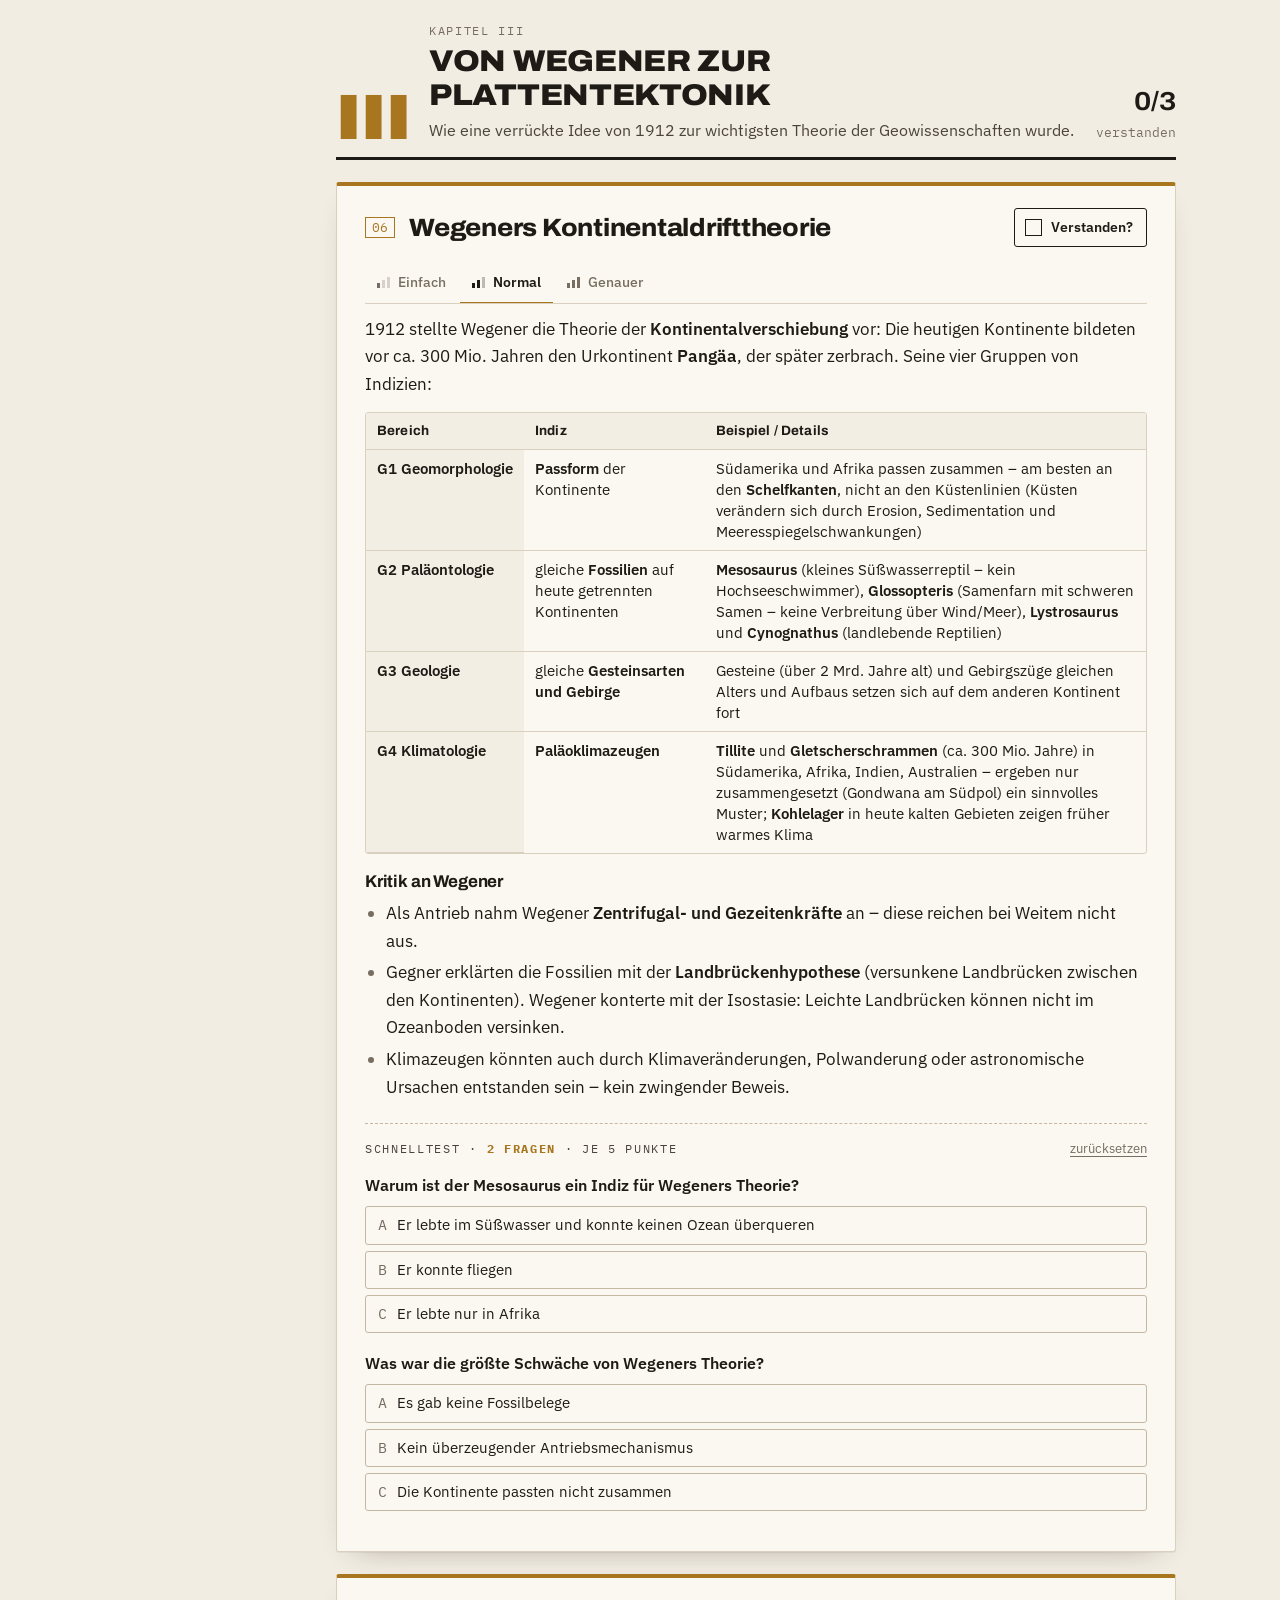
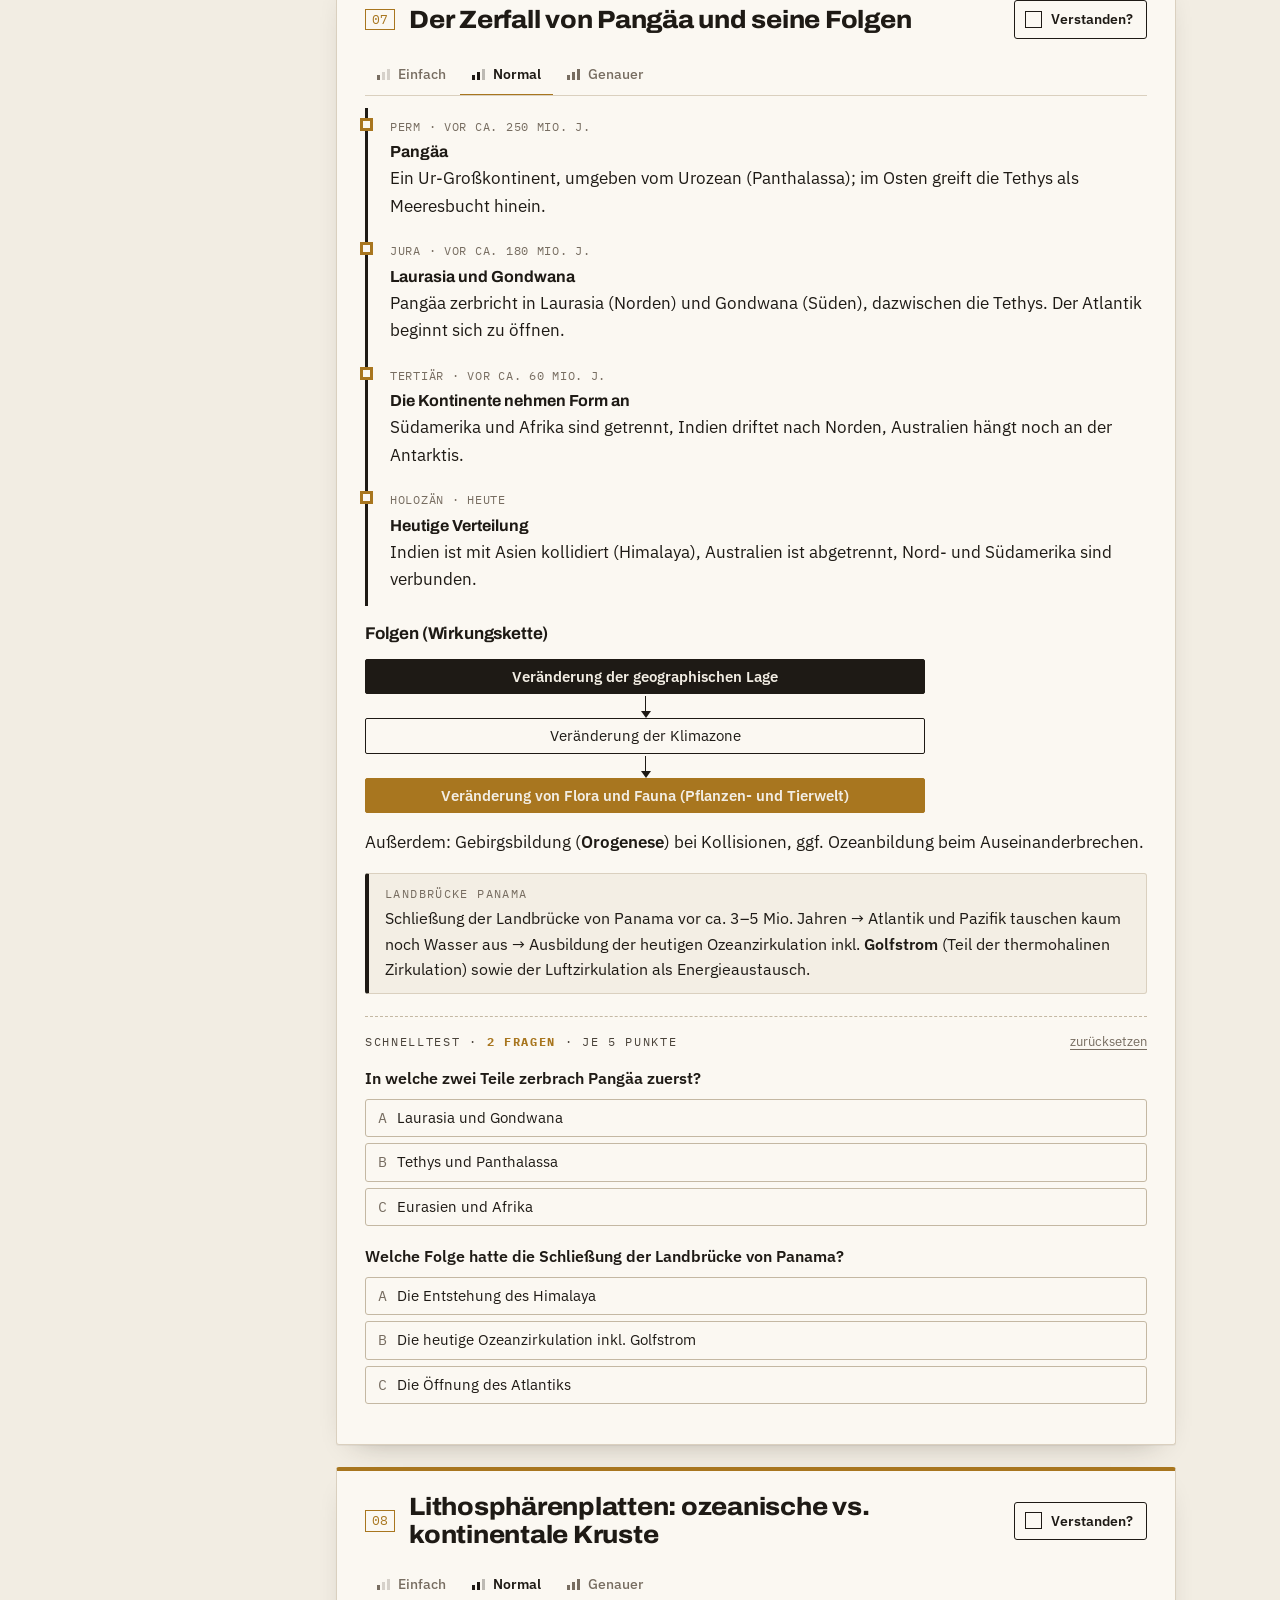
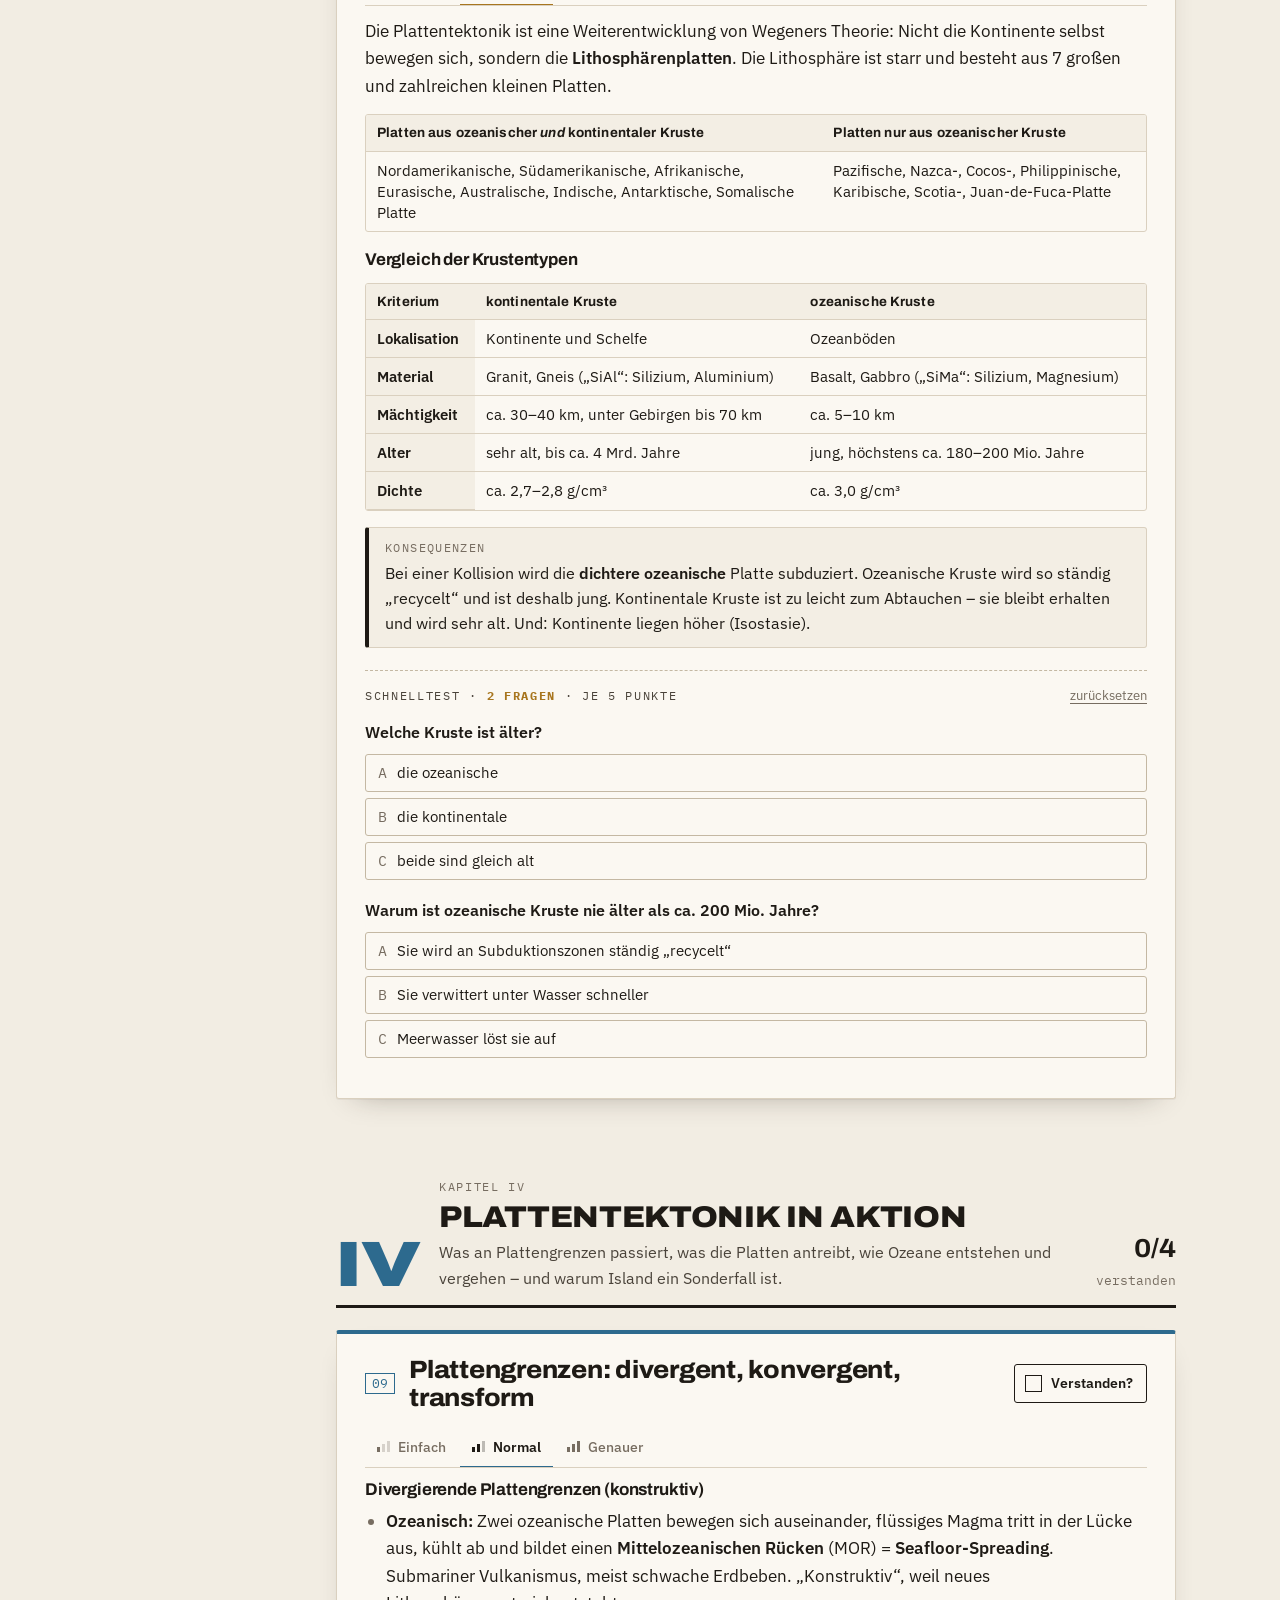
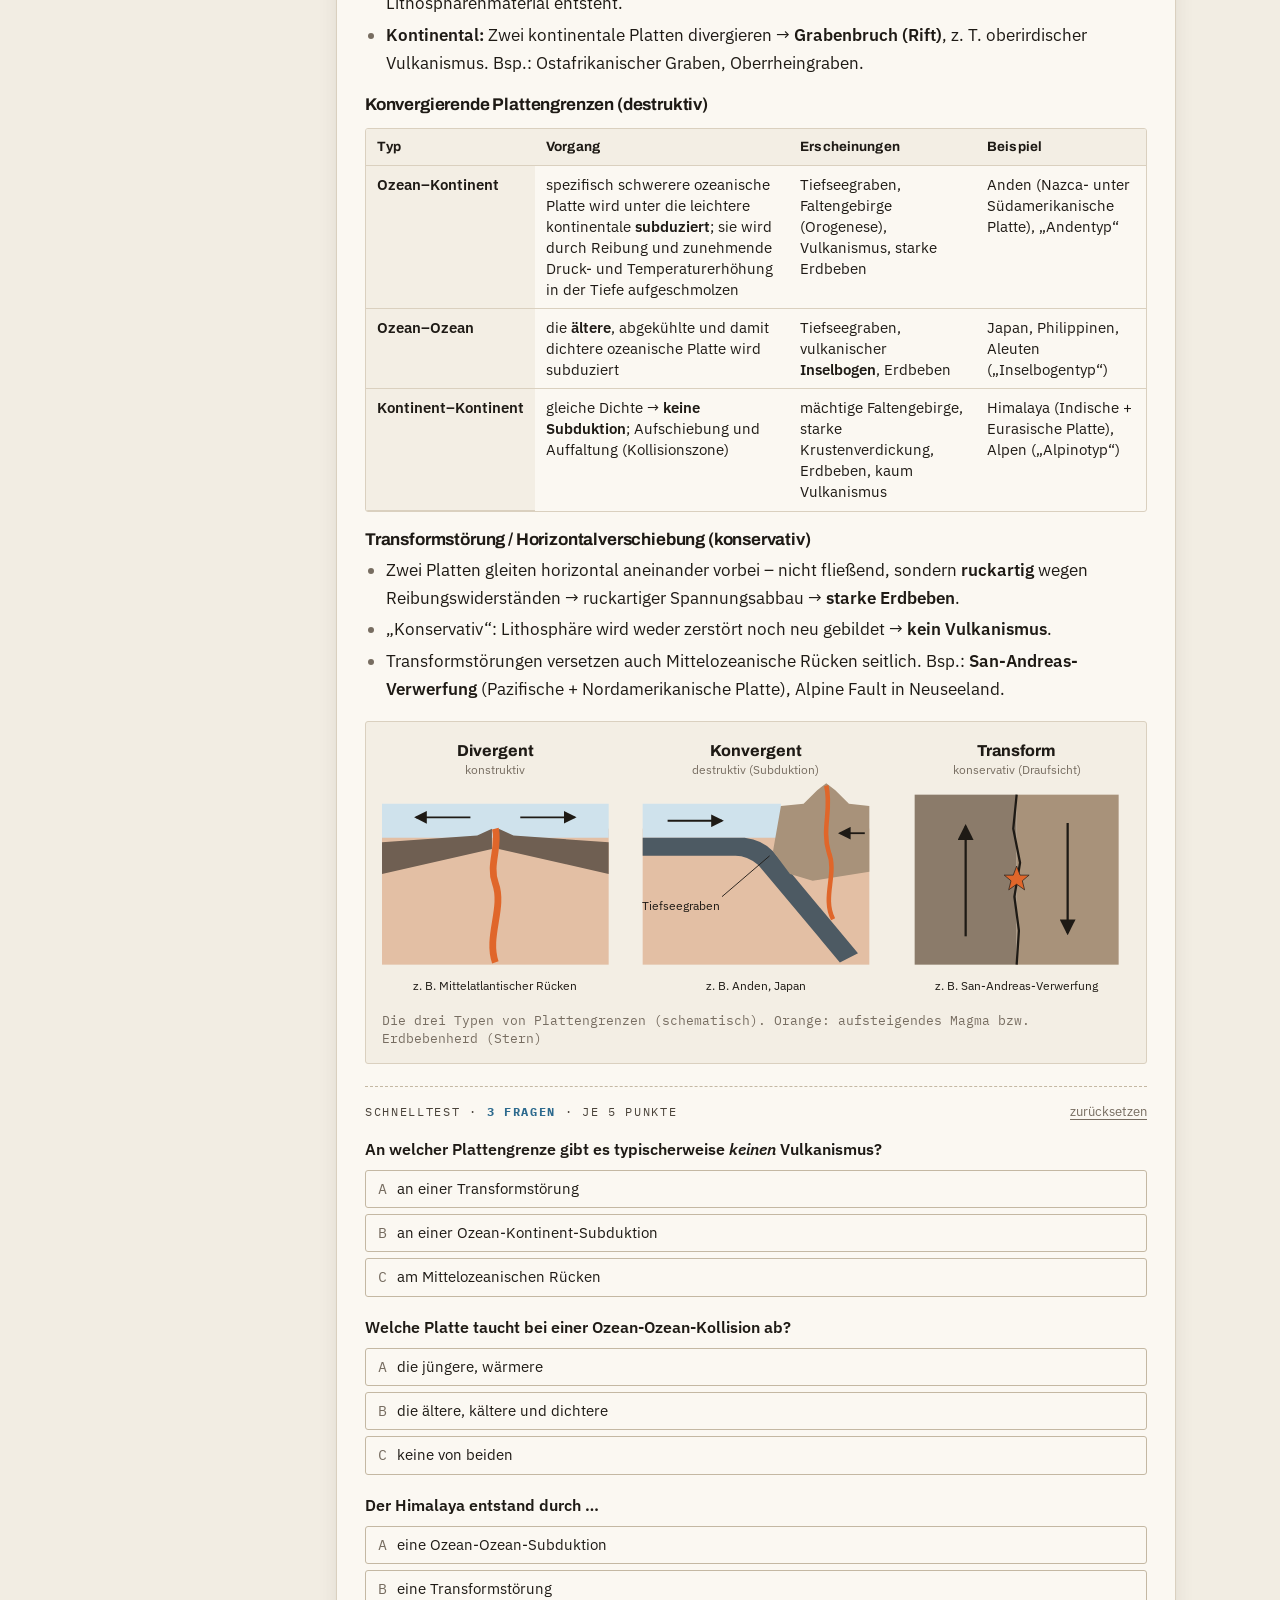
==== commit f140f00b: "Hot Spots entfernen, weil sie nicht in der Arbeit drankommen Thema Hot Spots & Mantelplumes aus dem " ====
--- a/index.html
+++ b/index.html
@@ -85,7 +85,7 @@
         <div class="rank-bar" aria-hidden="true"><span id="rankBar"></span></div>
         <div class="rank-next" id="rankNext">&nbsp;</div>
         <div class="stats">
-          <div><b><span id="doneCount">0</span>/<span id="totalCount">22</span></b>Themen verstanden</div>
+          <div><b><span id="doneCount">0</span>/<span id="totalCount">21</span></b>Themen verstanden</div>
           <div><b><span id="quizCount">0</span>/<span id="quizTotal">0</span></b>Testfragen richtig</div>
         </div>
         <a class="btn" href="lernplan.html">Lernplan: was ich heute tun muss →</a>
@@ -109,7 +109,7 @@
   <main id="main">
     <section class="block" id="inhalt">
       <h2>Inhalt</h2>
-      <p class="block-lead">Eine genaue Themenliste gab es nicht – deshalb sind die Themen aus dem Hefter, dem Lernzettel und der Klausur „Reliefsphäre“ von 2024 zusammengestellt. Hake direkt hier oder beim Thema ab.</p>
+      <p class="block-lead">Eine genaue Themenliste gab es nicht – deshalb sind die Themen aus dem Hefter, dem Lernzettel und der Klausur „Reliefsphäre“ von 2024 zusammengestellt. Hake direkt hier oder beim Thema ab. <strong>Hot Spots und Mantelplumes kommen in dieser Arbeit nicht dran</strong> – das Thema ist deshalb rausgenommen.</p>
       <div class="howto">
         <div><span class="n">01</span><b>Stufe wählen</b>Oben rechts für alle Themen – oder bei jedem Thema einzeln: Einfach, Normal, Genauer.</div>
         <div><span class="n">02</span><b>Abhaken</b>Verstanden? Haken setzen: +10 Punkte und eine neue Schicht im Bohrkern.</div>
@@ -214,6 +214,7 @@
           <div class="box tipp"><span class="box-label">Klausur-Tipp</span>Wenn ein Startpunkt vorgegeben ist („Beginnen Sie mit …“), schreib ihn <em>wörtlich</em> in das erste Kästchen.</div>
         </div>
         <div class="level" data-level="3">
+          <div class="box tipp"><span class="box-label">Nur wegen der Form</span>Hot Spots und Mantelplumes kommen in dieser Arbeit nicht dran. Lern das Beispiel nicht inhaltlich – schau dir nur an, wie ein Fließschema aufgebaut ist.</div>
           <p>Beispiel aus der Klausur 2024 (Aufgabe c, 16 BE): <em>Entstehung und Auswirkung einer Mantel-Plume als Fließschema.</em> So könnte eine Lösung aussehen:</p>
           <p class="flow-title">Entstehung und Auswirkungen des Island-Plumes</p>
           <div class="flow">
@@ -817,49 +818,10 @@
         </div>
       </article>
 
-      <article class="topic" id="hotspots" data-show="2">
-        <header class="topic-head"><h3>Hot Spots und Mantelplumes</h3></header>
-        <div class="level" data-level="1">
-          <p>Ein <strong>Hot Spot</strong> ist wie eine <em>feste Lötlampe tief im Mantel</em>. Von dort steigt heißes Gestein als schmale Säule auf – der <strong>Mantelplume</strong> (englisch „plume“ = Feder).</p>
-          <p class="analogy">Die Platte wandert darüber hinweg wie ein Blatt Papier, das man langsam über eine Kerze zieht: Es entsteht eine Kette von Brandflecken.</p>
-          <p>So entsteht eine <strong>Kette von Vulkaninseln</strong>: Der jüngste, aktive Vulkan liegt genau über dem Hot Spot, die älteren sind erloschen und weiter weg. Bestes Beispiel: <strong>Hawaii</strong> – mitten auf einer Platte, weit weg von jeder Plattengrenze.</p>
-        </div>
-        <div class="level" data-level="2">
-          <ul>
-            <li><strong>Herkunft:</strong> vermutlich aus der Schicht zwischen äußerem Erdkern und unterem Erdmantel (ca. 2.900 km Tiefe).</li>
-            <li><strong>Aufstieg:</strong> Das Material ist ca. <strong>200 °C heißer</strong> als das umgebende Mantelgestein → geringere Dichte → es steigt auf.</li>
-            <li>Stößt der <strong>ortsfeste</strong> Aufstrom auf die Lithosphäre, bildet sich eine große, <strong>pilzförmige Magmablase</strong> → <strong>Aufwölbung</strong> der Lithosphäre → nachströmendes Magma baut Druck auf → die Lithosphäre <strong>reißt auf</strong> → Lava fließt aus und erstarrt → über Millionen Jahre wächst ein Vulkan bis über die Meeresoberfläche.</li>
-            <li>Hot Spots sind <strong>unabhängig von Plattengrenzen</strong> (Hawaii), können aber mit ihnen zusammenfallen (<strong>Island</strong>: Plume + Mittelatlantischer Rücken).</li>
-            <li>Hot-Spot-Vulkane sind meist <strong>Schildvulkane</strong> mit dünnflüssiger Basaltlava.</li>
-            <li>Das <strong>Alter der Vulkane</strong> nimmt mit der Entfernung vom Hot Spot zu → die Kette zeigt die Bewegungsrichtung der Platte.</li>
-          </ul>
-        </div>
-        <div class="level" data-level="3">
-          <h4>Die Plume-Theorie ist umstritten (Klausur 2024, M5)</h4>
-          <p>Bis vor ca. 15 Jahren war die Theorie allgemein anerkannt. 2002 veröffentlichte die britische Geologin <strong>Gillian Foulger</strong> den Artikel „Plumes, or plate tectonic processes?“ und wies am Beispiel Islands auf Widersprüche hin:</p>
-          <ul>
-            <li>Es fehlen <strong>außergewöhnlich hohe Temperaturen</strong>.</li>
-            <li>Es fehlt eine <strong>Anordnung als Vulkankette</strong> wie bei Hawaii.</li>
-            <li>Es fehlen <strong>seismische Anomalien im unteren Mantel</strong> (der Plume müsste dort als „Schlot“ sichtbar sein).</li>
-          </ul>
-          <p><strong>Ihre Alternative:</strong> eine Kombination plattentektonischer Prozesse. Unter Island kreuzt die alte <strong>kaledonische Sutur</strong> (eine ca. 430 Mio. Jahre alte, ehemalige Plattengrenze) den Mittelatlantischen Rücken – dort gibt es leichter schmelzbares Material. Dafür spricht z. B. die vergleichbare geologische Situation bei den <strong>Azoren</strong>.</p>
-          <div class="box tipp"><span class="box-label">So beantwortest du so eine Aufgabe</span>„Arbeiten Sie zwei Gründe heraus“ (4 BE) → genau zwei Gründe aus dem Text, kurz in eigenen Worten. „Geben Sie an, was sie vermutet und wie sie es begründet“ → Alternative + Beleg (Azoren). Keine eigene Meinung nötig.</div>
-          <p>Warum braucht Island überhaupt einen Sonderfaktor? Die Magmaproduktion des MAR allein reicht nicht, um eine ca. 103.000 km² große Insel entstehen zu lassen – dafür ist eine <strong>zwei- bis dreifach höhere Magmafördermenge</strong> nötig.</p>
-        </div>
-        <div class="quiz">
-          <div class="q" data-a="0"><p>Was zeigt eine Hot-Spot-Vulkankette wie Hawaii?</p>
-            <ol><li>die Bewegungsrichtung der Platte über dem ortsfesten Hot Spot</li><li>eine Subduktionszone</li><li>eine Transformstörung</li></ol>
-            <p class="why">Der Hot Spot bleibt, die Platte wandert – die Vulkane werden in Bewegungsrichtung immer älter.</p></div>
-          <div class="q" data-a="2"><p>Welches Argument nennt Foulger <em>gegen</em> einen Plume unter Island?</p>
-            <ol><li>Island hat zu viele Gletscher</li><li>Island liegt am Polarkreis</li><li>Es fehlen außergewöhnlich hohe Temperaturen</li></ol>
-            <p class="why">Außerdem fehlen eine Vulkankette wie bei Hawaii und seismische Anomalien im unteren Mantel.</p></div>
-        </div>
-      </article>
-
       <article class="topic" id="island" data-show="2">
         <header class="topic-head"><h3>Fallbeispiel Island</h3></header>
         <div class="level" data-level="1">
-          <p>Island ist ein Sonderfall: Es liegt <strong>genau auf dem Mittelatlantischen Rücken</strong>. Dort driften die <strong>Nordamerikanische</strong> (Westen) und die <strong>Eurasische Platte</strong> (Osten) auseinander – jede um ca. 1–2 cm pro Jahr. Zusätzlich liegt darunter vermutlich ein <strong>Mantelplume</strong>.</p>
+          <p>Island ist ein Sonderfall: Es liegt <strong>genau auf dem Mittelatlantischen Rücken</strong>. Dort driften die <strong>Nordamerikanische</strong> (Westen) und die <strong>Eurasische Platte</strong> (Osten) auseinander – jede um ca. 1–2 cm pro Jahr.</p>
           <ul>
             <li>Deshalb gibt es extrem viele <strong>Vulkane, Geysire und heiße Quellen</strong>.</li>
             <li>Es gibt täglich Erdbeben, aber fast nur <strong>schwache</strong>.</li>
@@ -873,7 +835,7 @@
             <li><strong>Räumliche Verteilung der Vulkane:</strong> konzentriert entlang des Zentralgrabens und der Vulkanspalten (Spaltenvulkanismus), von Südwest nach Nordost.</li>
             <li><strong>Altersverteilung der Basalte:</strong> jünger als 0,7 Mio. Jahre im Zentrum → 3–0,7 Mio. Jahre beidseits → älter als 3 Mio. Jahre an West- und Ostküste. Das Muster ist <strong>spiegelbildlich (symmetrisch)</strong>, weil in der Mitte neues Material entsteht und nach beiden Seiten weggeschoben wird – Seafloor-Spreading an Land sichtbar.</li>
             <li><strong>Moderate Erdbeben:</strong> Dehnung statt Zusammenstoß; die Lithosphäre ist dünn und heiß, Spannungen lösen sich häufig in kleinen Beben; kein Verhaken großer Platten wie an Subduktionszonen; dazu vulkanische Beben durch Magmabewegungen.</li>
-            <li><strong>Sonderfall:</strong> Der MAR allein könnte Island nicht erklären – dafür braucht es die 2–3-fache Magmamenge → Plume.</li>
+            <li><strong>Sonderfall:</strong> Island ist einer der wenigen Orte, an denen ein Mittelozeanischer Rücken über dem Meeresspiegel liegt – man kann die divergente Plattengrenze an Land sehen.</li>
           </ul>
         </div>
         <div class="level" data-level="3">
@@ -883,8 +845,8 @@
             <tbody>
               <tr><th>a) 10 BE</th><td><strong>Allgemein starke Beben:</strong> an konvergenten Grenzen (Subduktion: Verhaken der Platten über große Flächen, Spannungsaufbau über Jahrzehnte) und Transformstörungen (Reibungswiderstand) → ruckartiges Lösen der Spannung. <strong>Island:</strong> divergent → Dehnung, dünne heiße Lithosphäre, Spannungen bauen sich kaum auf und lösen sich in vielen kleinen Beben; Beben durch Magmabewegung.</td></tr>
               <tr><th>b) 16 BE</th><td>Vulkane entlang Zentralgraben/Vulkanspalten SW–NO (M1) = Verlauf des MAR; Basaltalter symmetrisch: jung in der Mitte, alt an den Küsten → Platten driften je 1–2 cm/Jahr auseinander, neues Material entsteht im Zentrum (Seafloor-Spreading, M2 nur unterstützend nutzen).</td></tr>
-              <tr><th>c) 16 BE</th><td>Fließschema Mantelplume – siehe Beispiel bei <a href="#darstellungsformen">Darstellungsformen</a> (Genauer).</td></tr>
-              <tr><th>d) 4 BE</th><td>Gründe: keine außergewöhnlich hohen Temperaturen; keine Vulkankette wie Hawaii; keine seismischen Anomalien im unteren Mantel. Vermutung: Kreuzung der kaledonischen Sutur mit dem MAR; Beleg: ähnliche Situation bei den Azoren.</td></tr>
+              <tr><th>c) 16 BE</th><td>Fließschema Mantelplume – <em>kommt diesmal nicht dran.</em></td></tr>
+              <tr><th>d) 4 BE</th><td>Kritik an der Plume-Theorie – <em>kommt diesmal nicht dran.</em></td></tr>
               <tr><th>e) 4 BE</th><td>Subduktion an destruktiven Plattengrenzen gleicht die Neubildung am MAR aus → Kreislauf, die Erdoberfläche bleibt gleich groß.</td></tr>
             </tbody>
           </table></div>
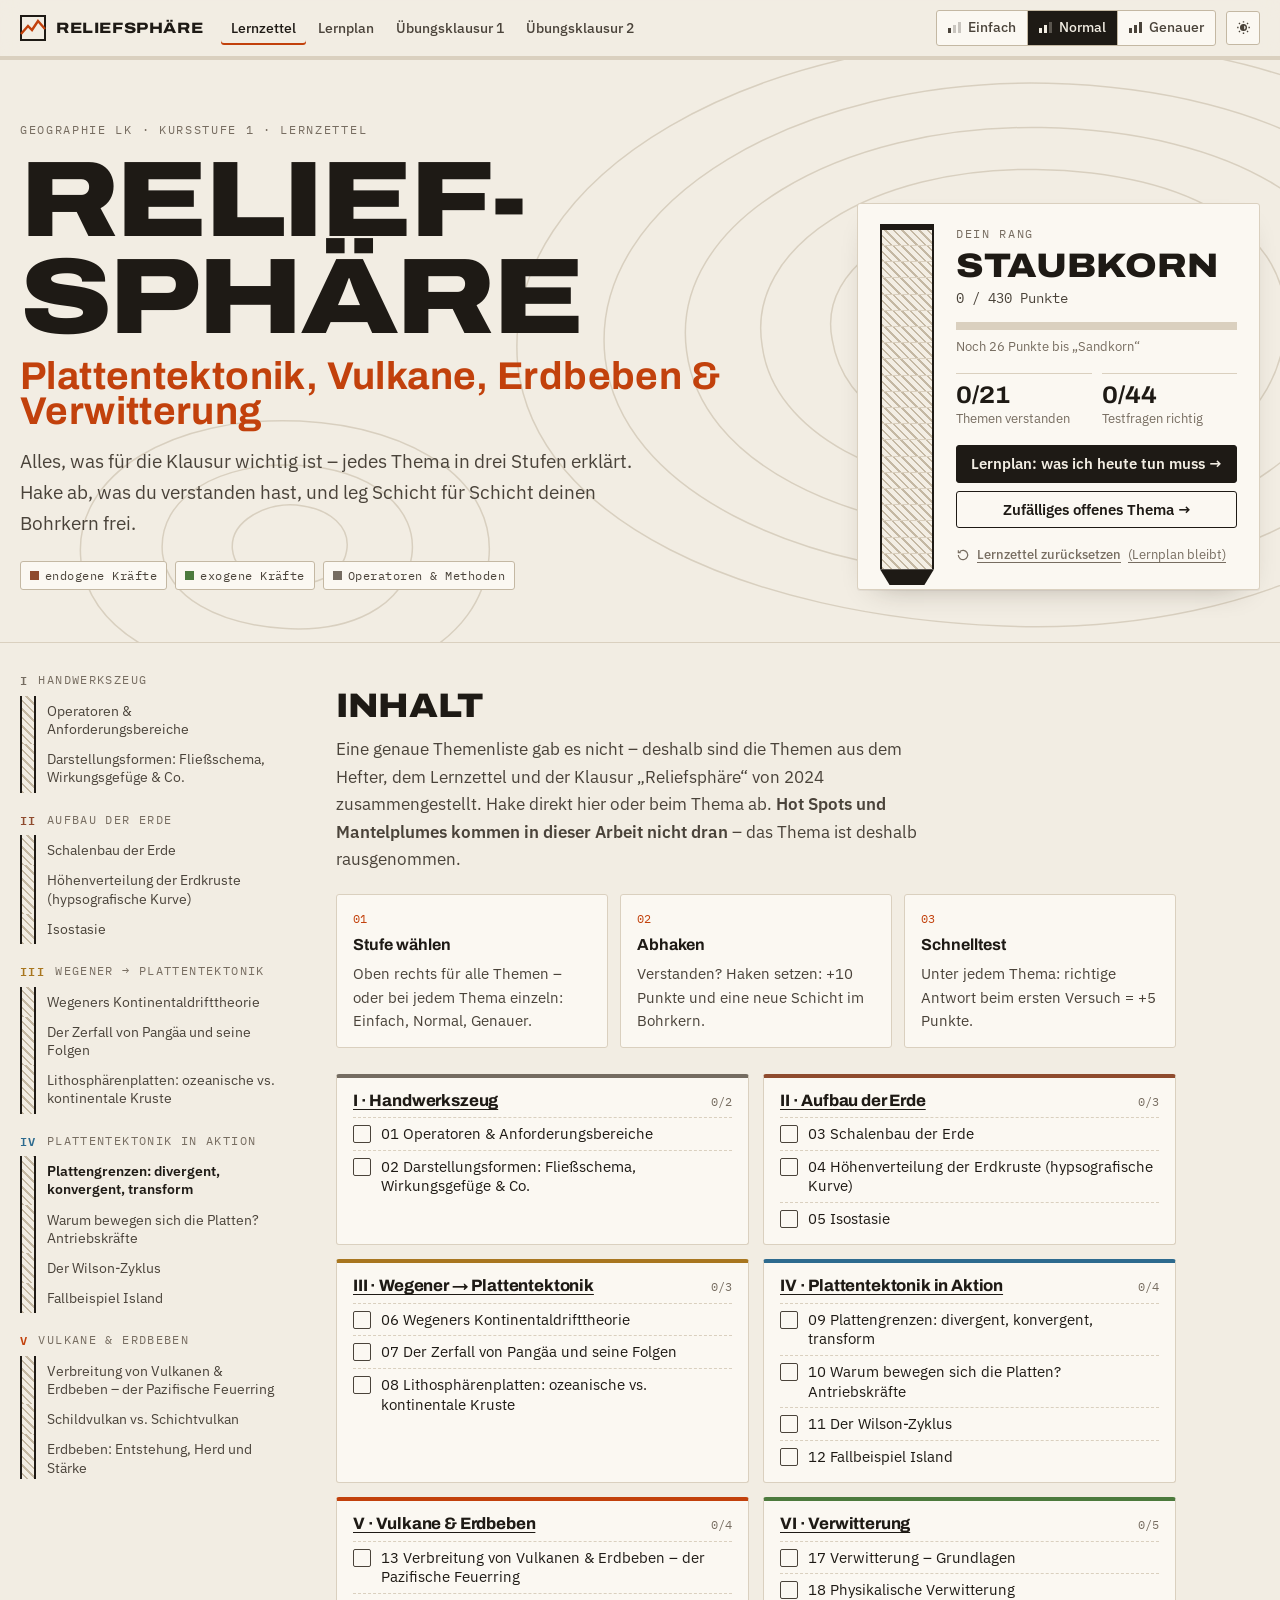
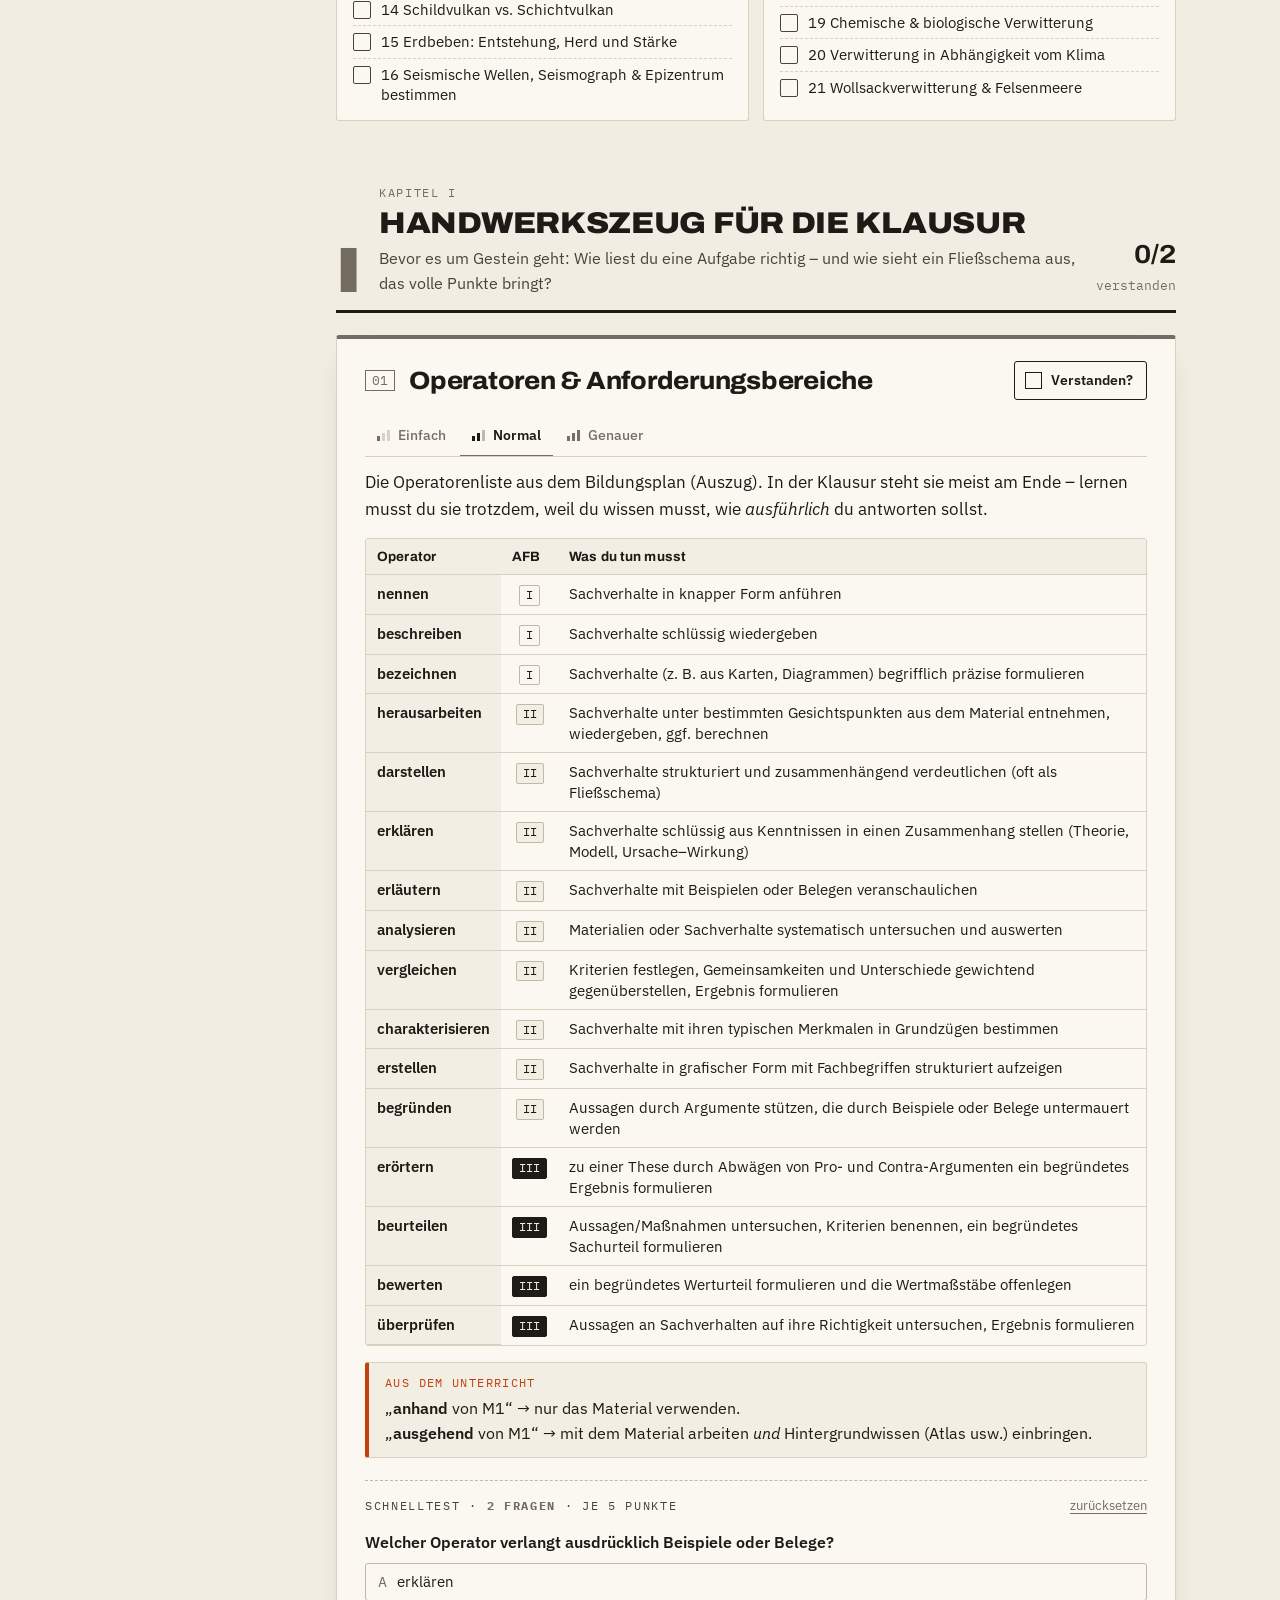
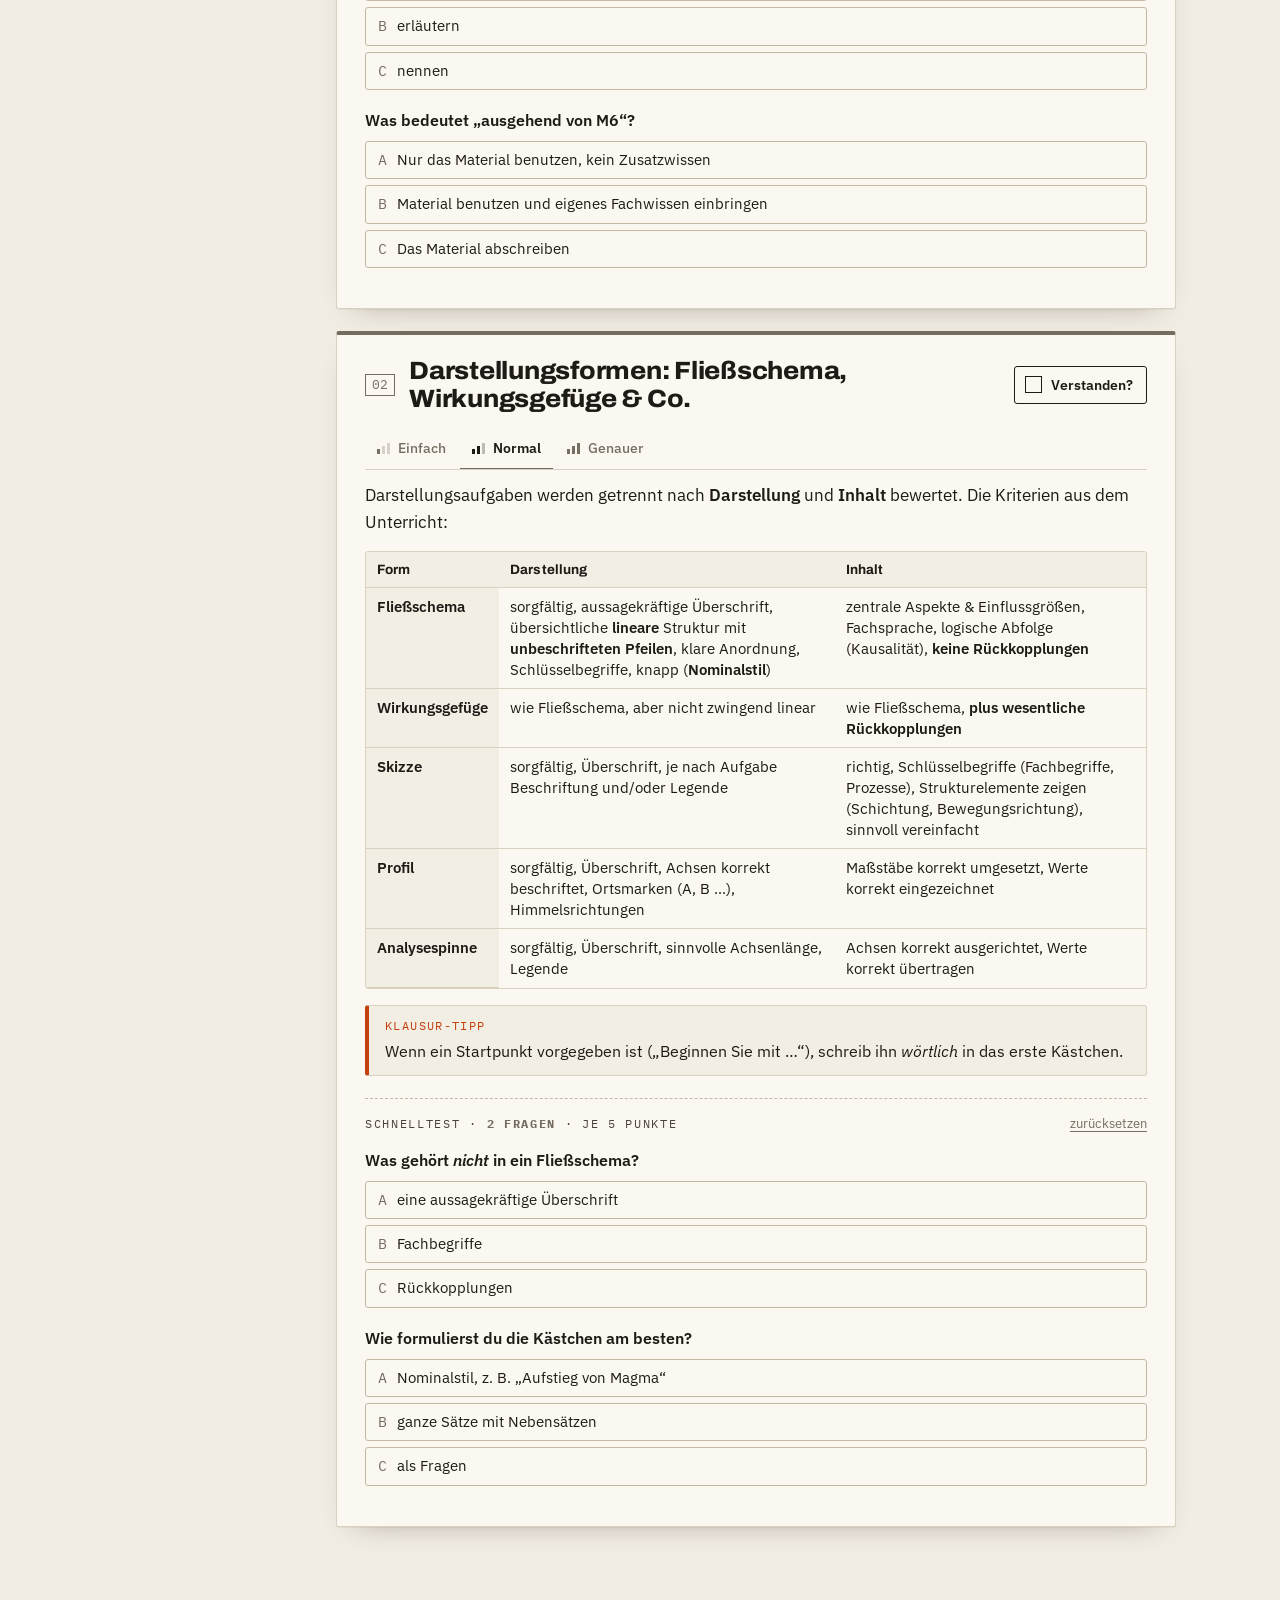
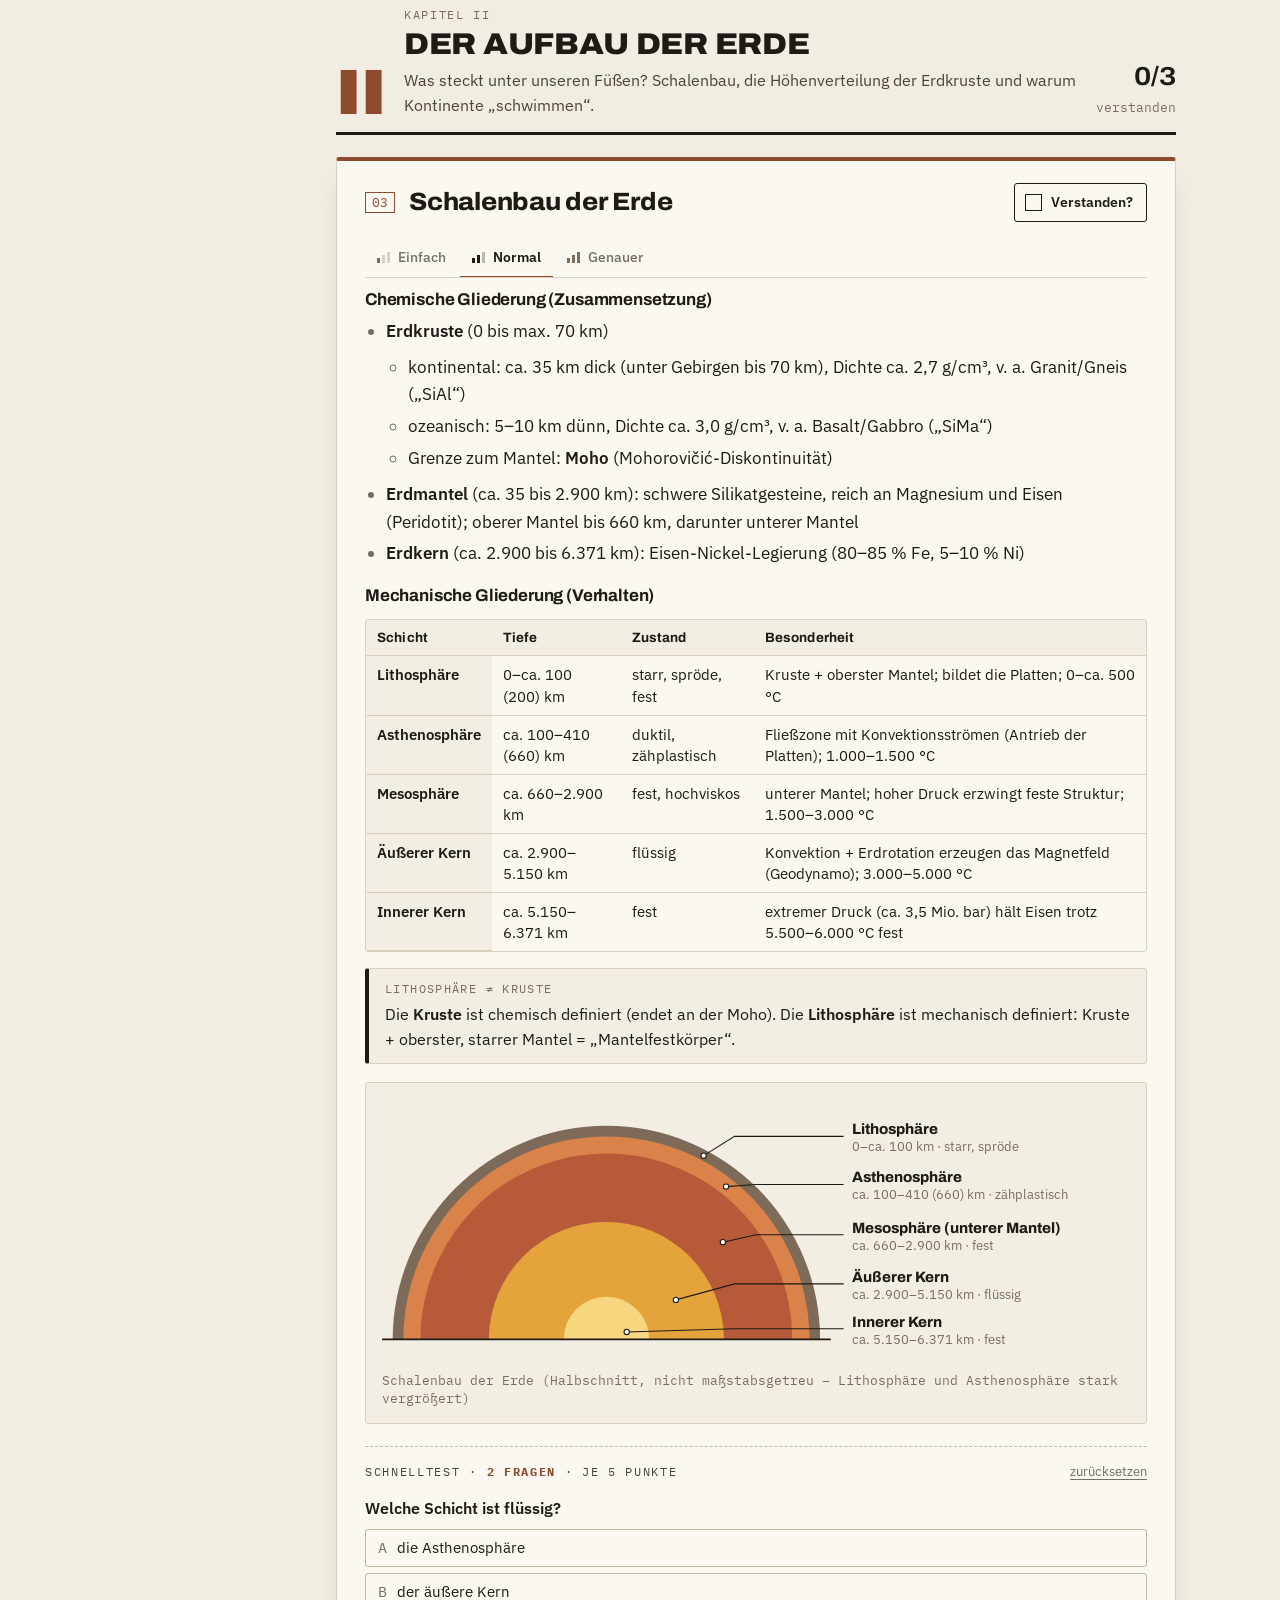
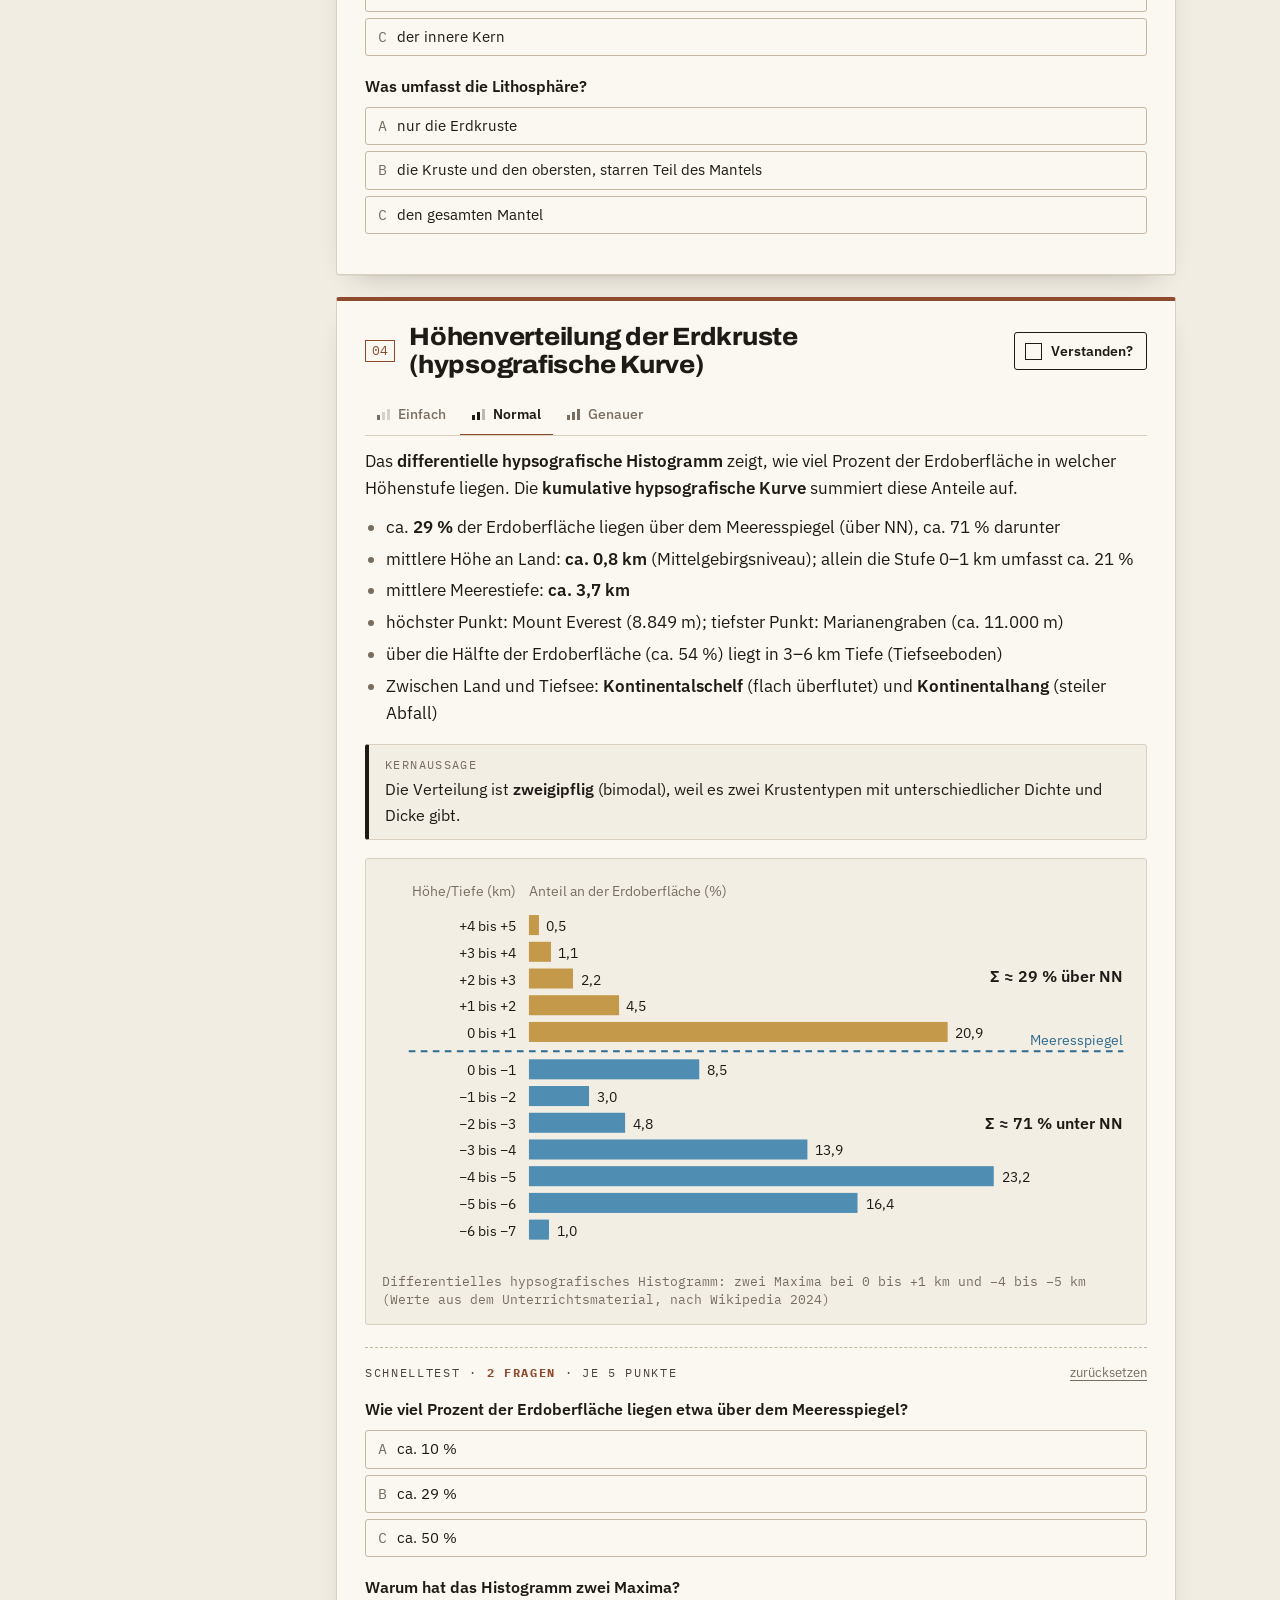
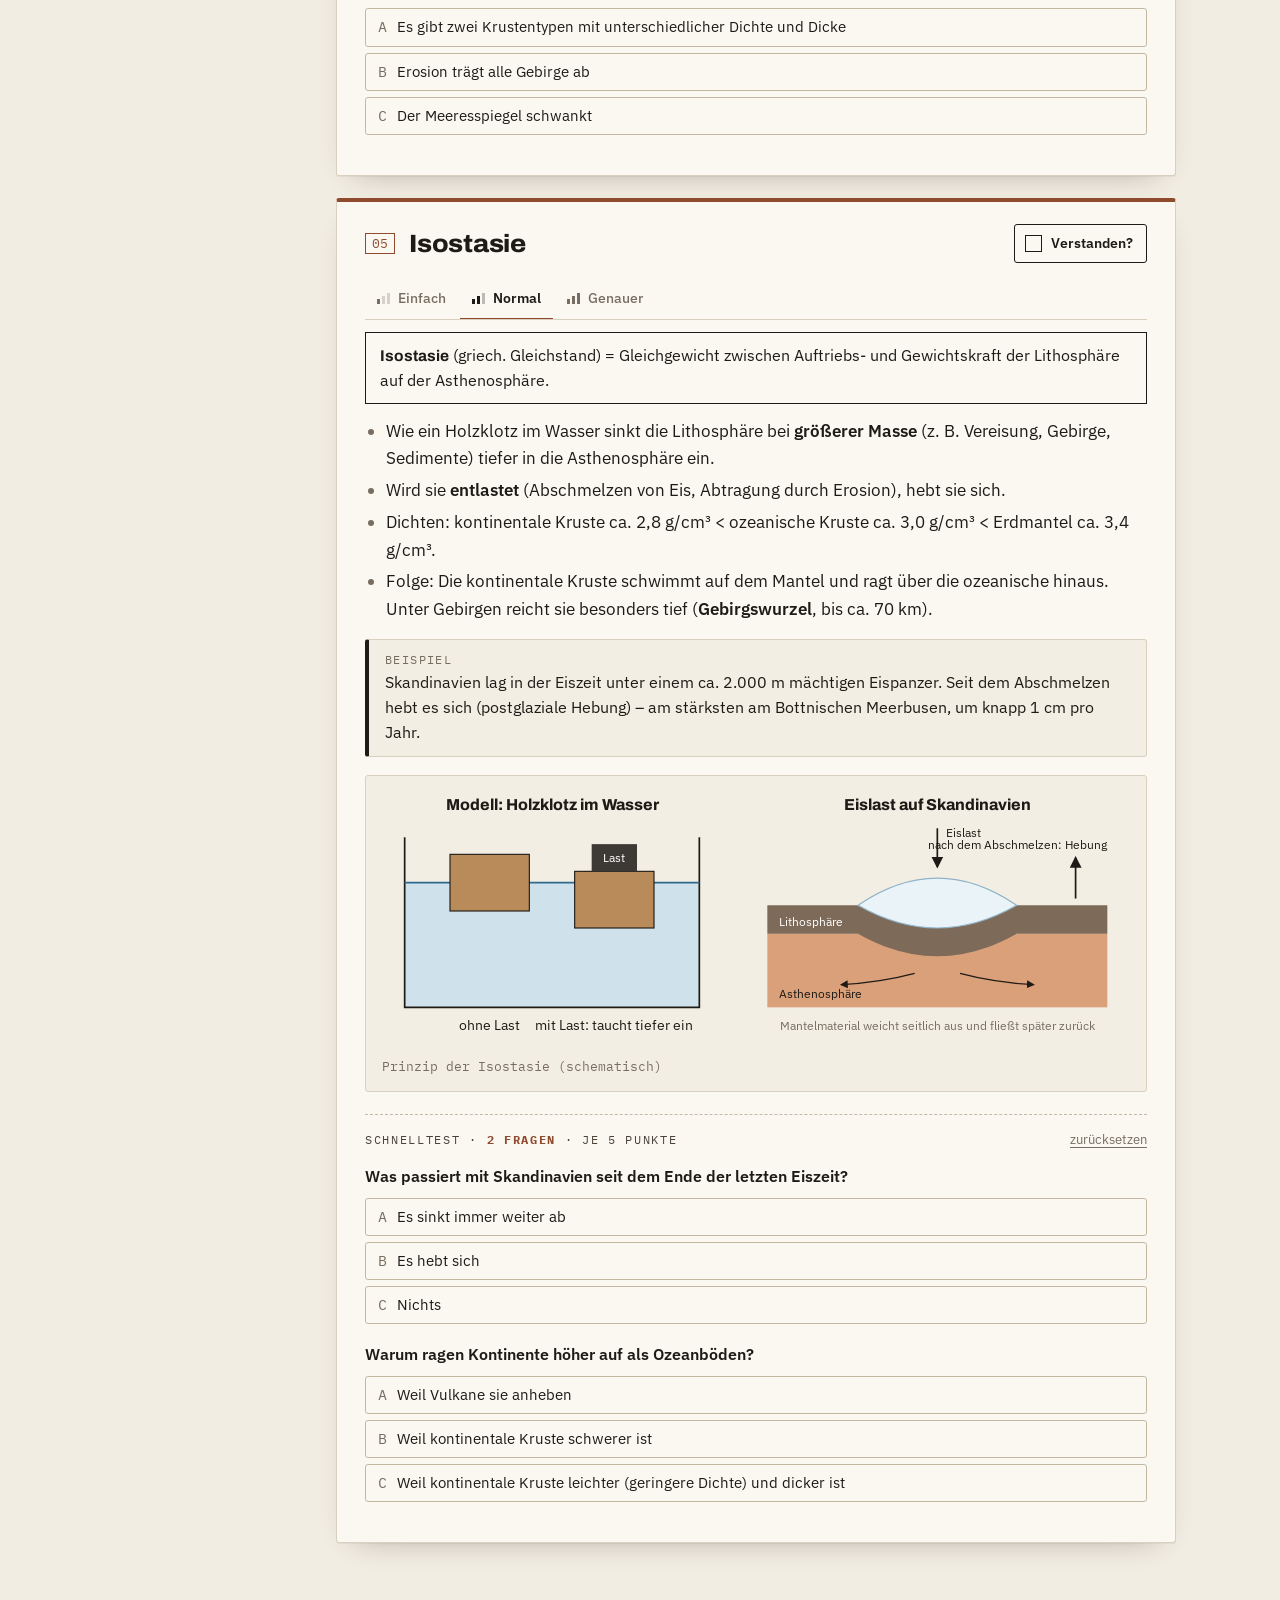
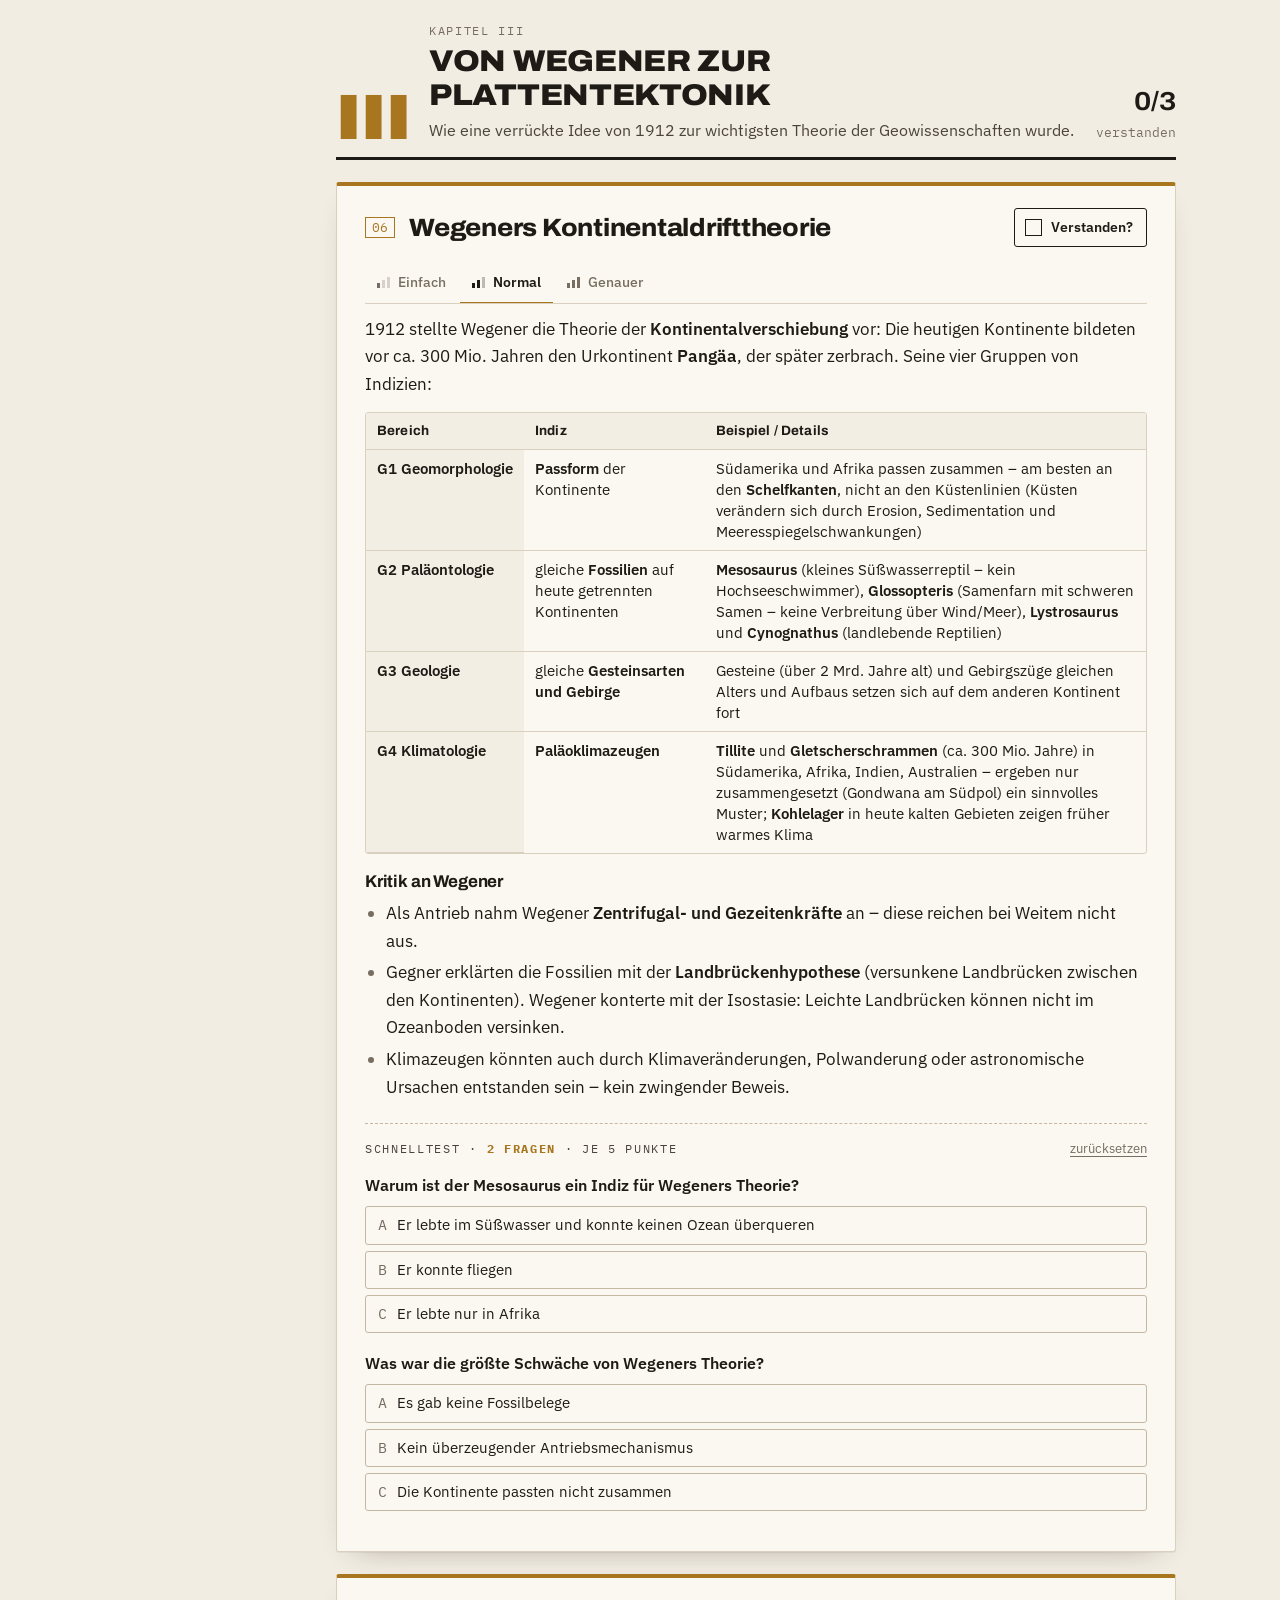
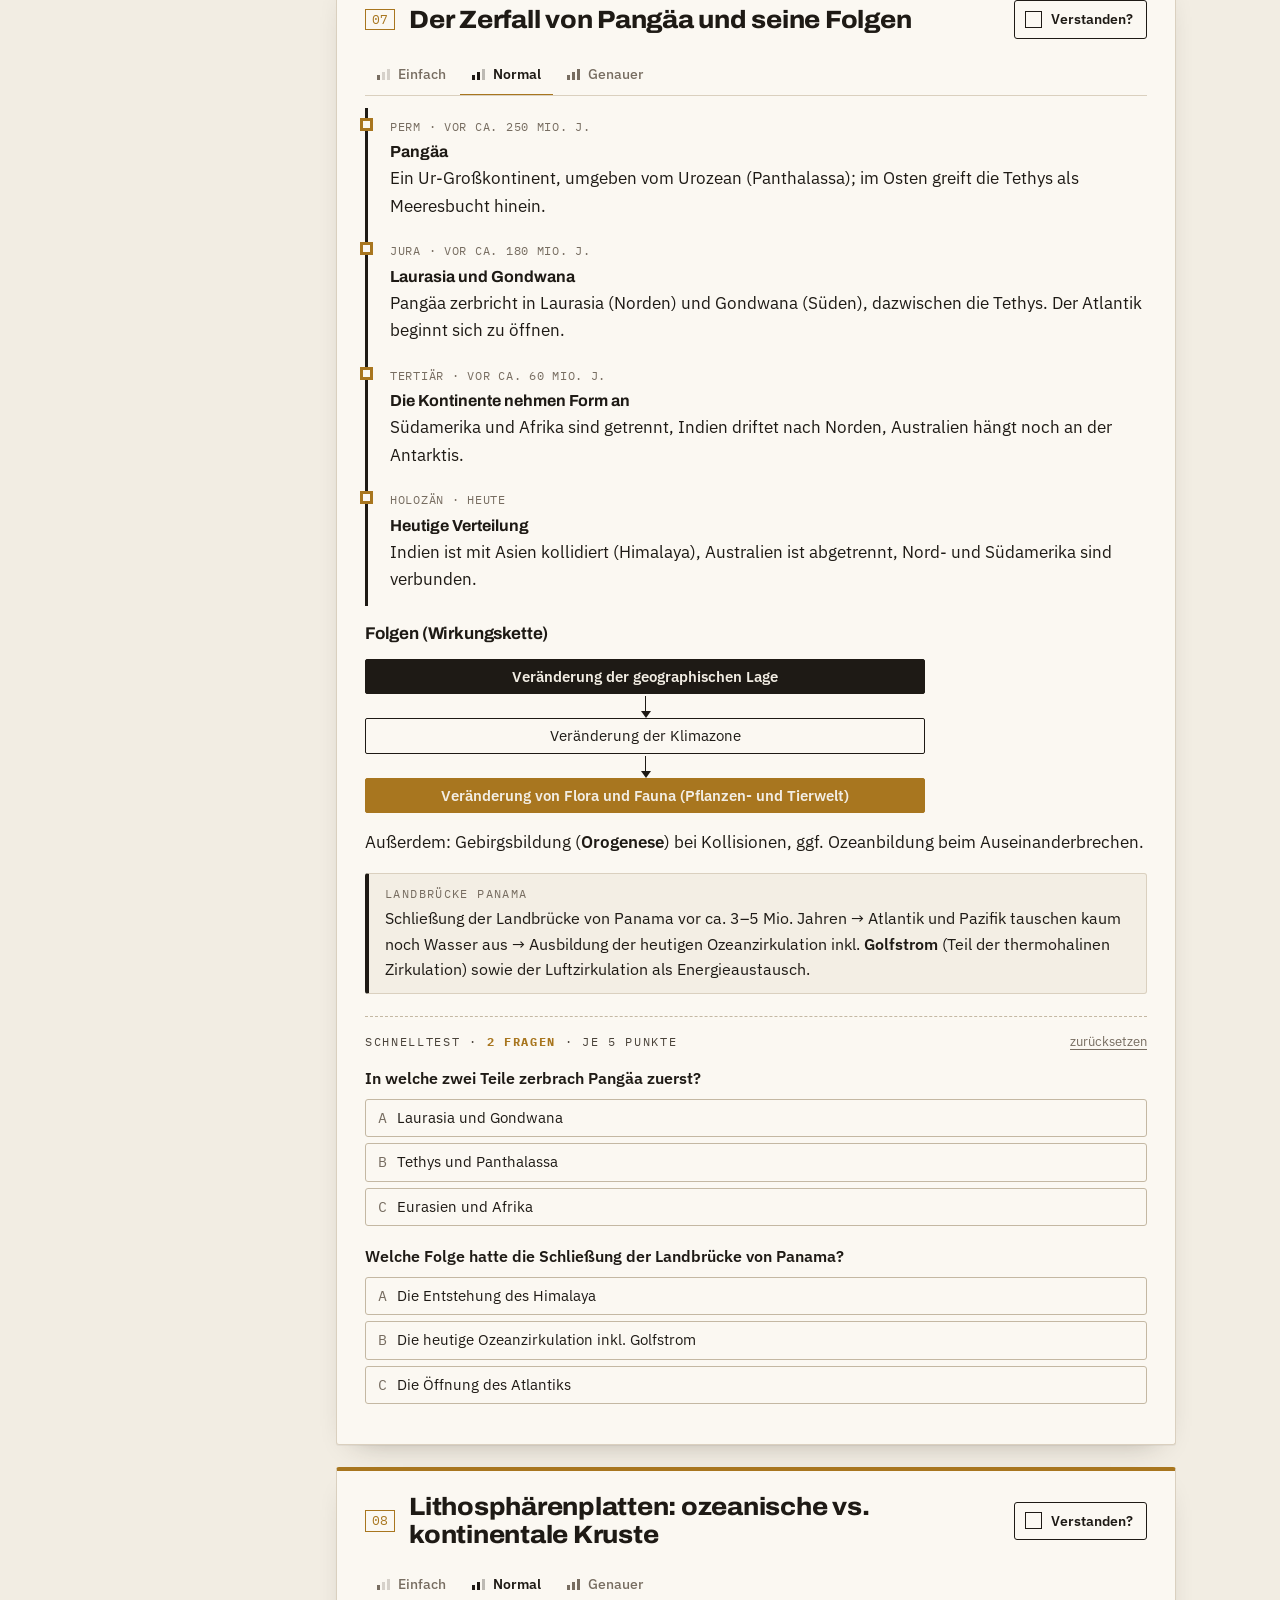
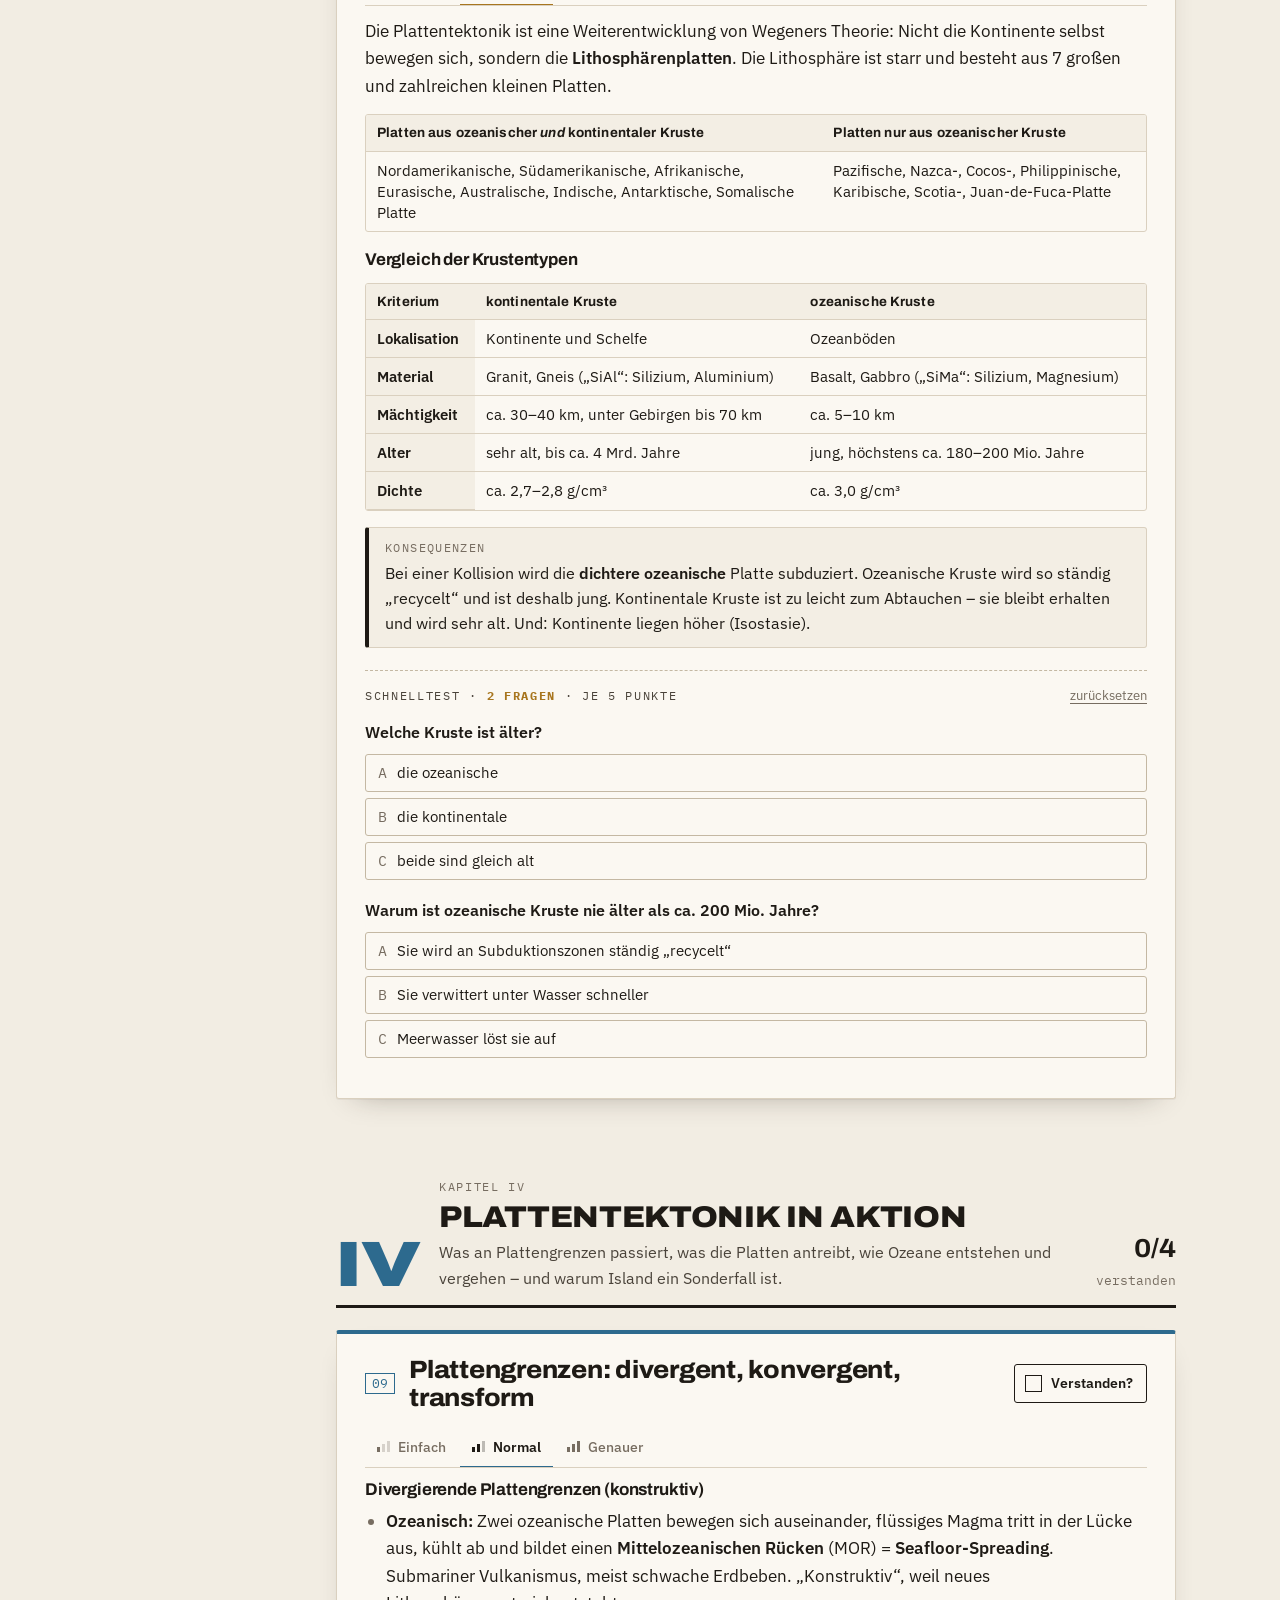
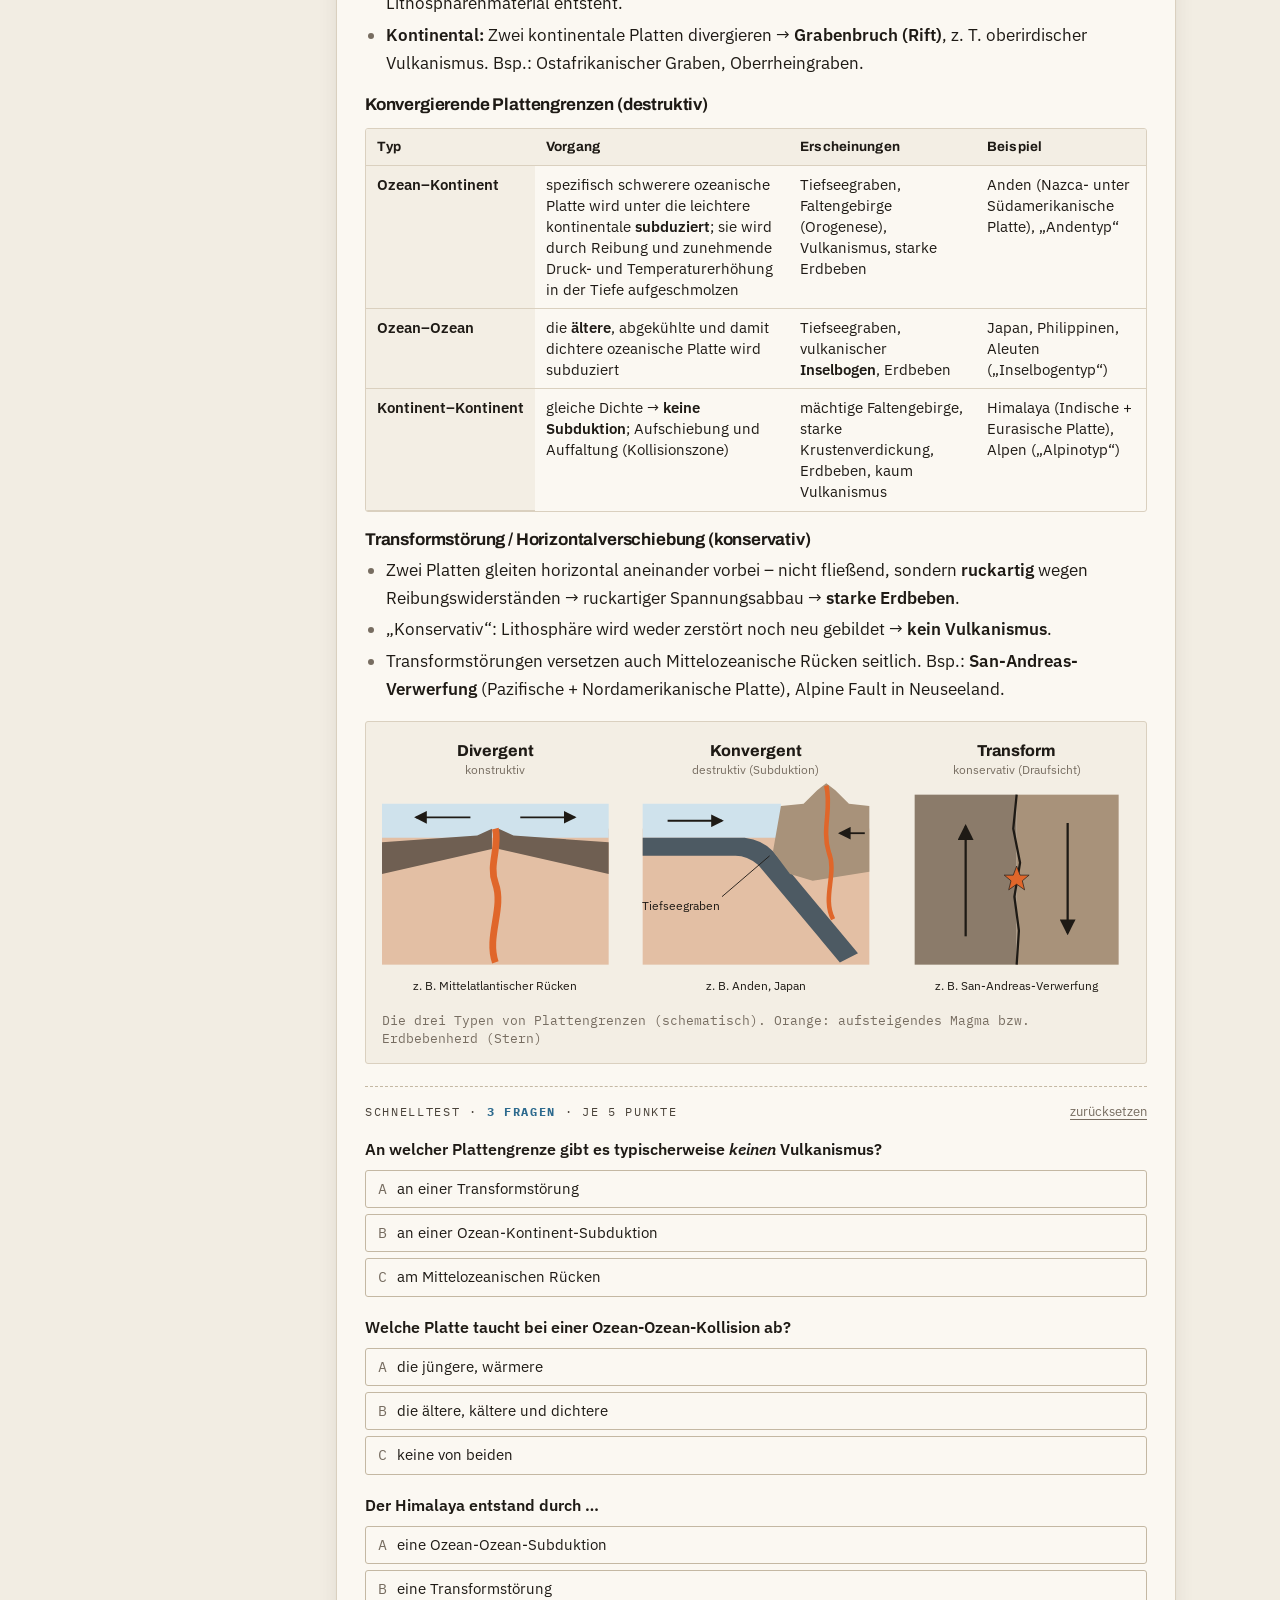
==== commit 93251334: "Sichtbaren Reset-Button für den Lernzettel hinzufügen Setzt Haken, Schnelltests, Punkte und Erklärst" ====
--- a/index.html
+++ b/index.html
@@ -90,6 +90,7 @@
         </div>
         <a class="btn" href="lernplan.html">Lernplan: was ich heute tun muss →</a>
         <button class="btn ghost" type="button" id="randomTopic">Zufälliges offenes Thema →</button>
+        <button class="reset-btn" type="button" data-reset title="Löscht Haken, Schnelltests und Punkte – der Lernplan bleibt"><svg viewBox="0 0 24 24" fill="none" stroke="currentColor" stroke-width="2" aria-hidden="true"><path d="M4 12a8 8 0 1 0 2.3-5.6"/><path d="M4 4v4h4"/></svg>Lernzettel zurücksetzen <span>(Lernplan bleibt)</span></button>
       </div>
     </aside>
   </div>
@@ -1439,7 +1440,7 @@
 <footer class="footer">
   <div class="footer-inner">
     <p>Lernzettel „Reliefsphäre“ · Geo LK. Zusammengestellt aus Unterrichtsmaterialien, einem Lernzettel aus dem Kurs und der Klausur von 2024. Ohne Gewähr – bei Widersprüchen gilt der Hefter. Dein Fortschritt wird nur in diesem Browser gespeichert.</p>
-    <button class="linkish" type="button" id="resetAll">Fortschritt zurücksetzen</button>
+    <button class="linkish" type="button" id="resetAll" data-reset>Lernzettel zurücksetzen (Lernplan bleibt)</button>
   </div>
 </footer>
 
--- a/css/style.css
+++ b/css/style.css
@@ -116,6 +116,10 @@
 .core a:hover{outline:2px solid var(--accent);outline-offset:-2px}
 .rank-info{display:flex;flex-direction:column;min-width:0;flex:1}
 .rank-info .btn + .btn{margin-top:8px}
+.reset-btn{margin-top:12px;align-self:flex-start;display:inline-flex;align-items:center;gap:7px;background:none;border:0;padding:4px 0;font-size:13px;font-weight:500;color:var(--muted);cursor:pointer;text-decoration:underline;text-underline-offset:3px}
+.reset-btn svg{width:14px;height:14px;flex:none}
+.reset-btn span{color:var(--muted);font-weight:400}
+.reset-btn:hover{color:var(--bad)}
 .rank-name{font-family:var(--font-head);font-size:34px;font-weight:850;font-stretch:115%;line-height:1;margin:6px 0 4px;text-transform:uppercase}
 .rank-points{font-family:var(--font-mono);font-size:14px;color:var(--ink-2)}
 .rank-bar{height:8px;background:var(--line);margin:12px 0 6px;position:relative}
